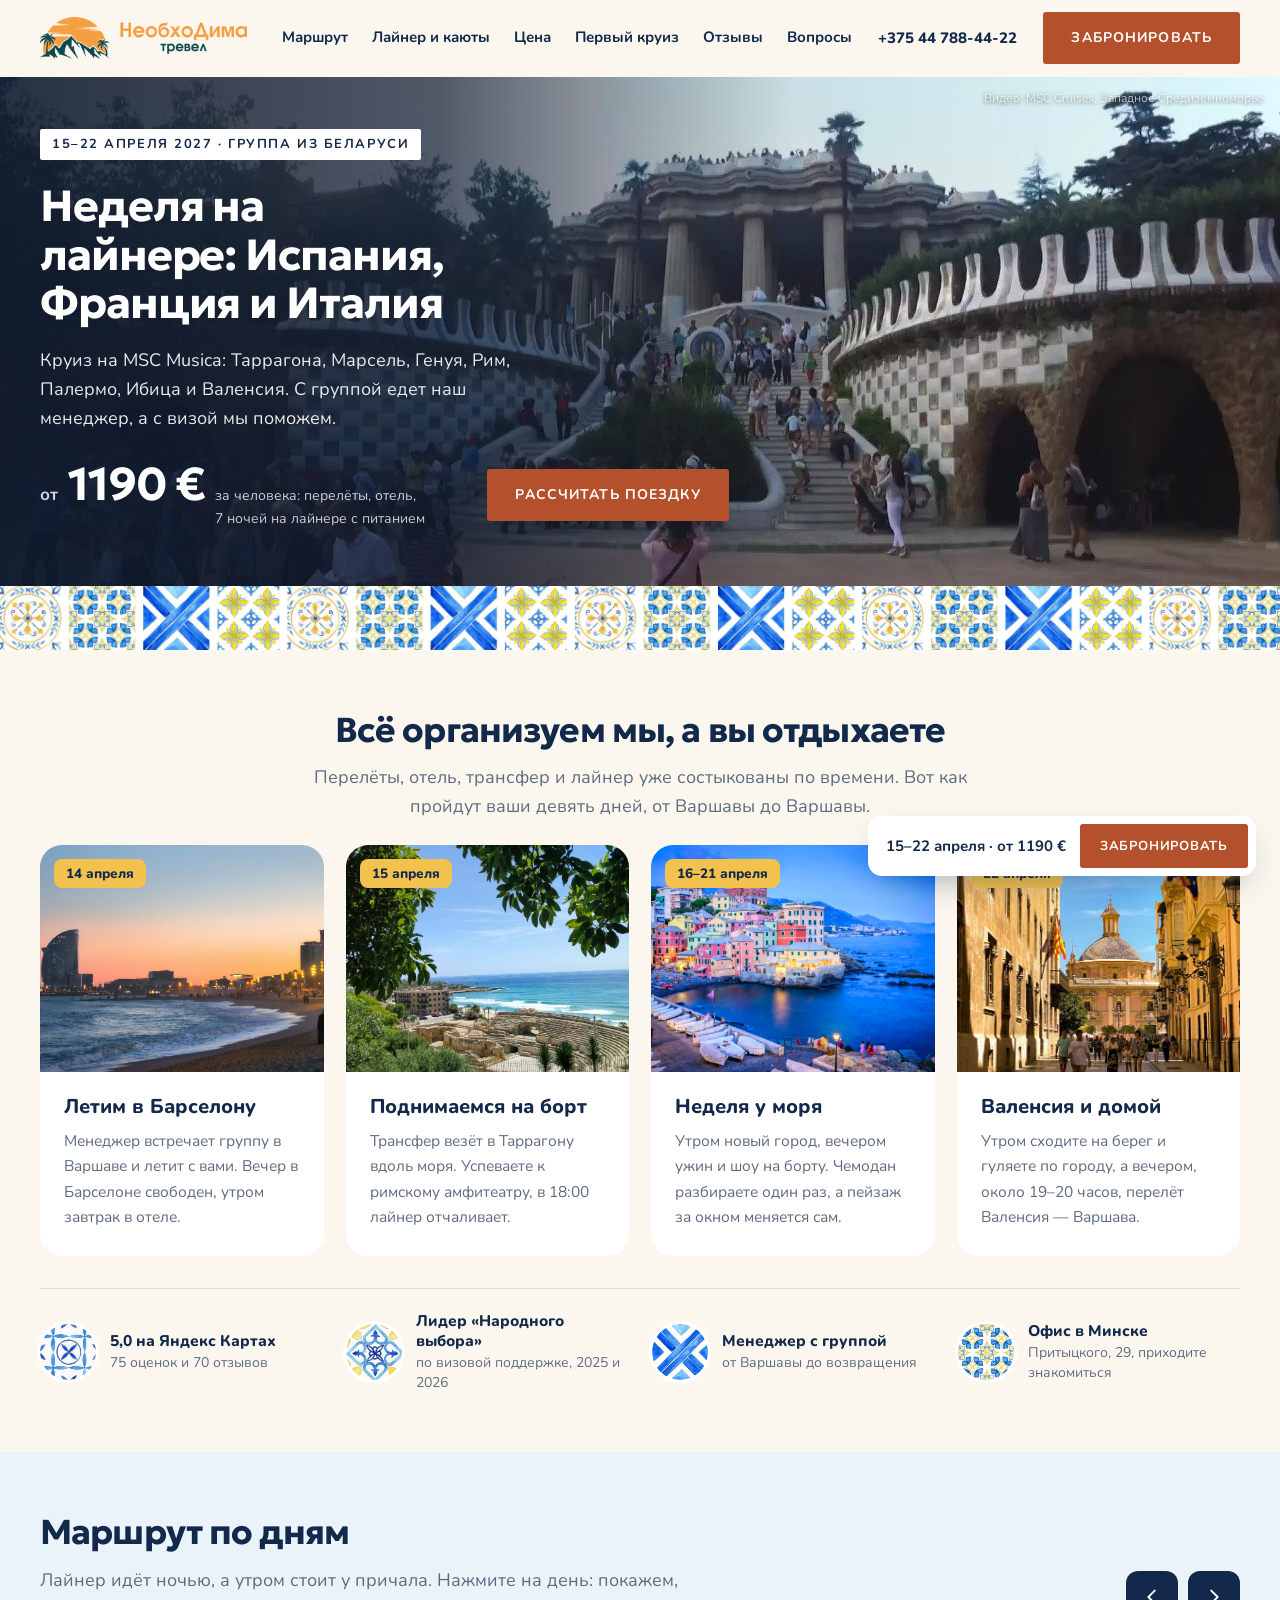
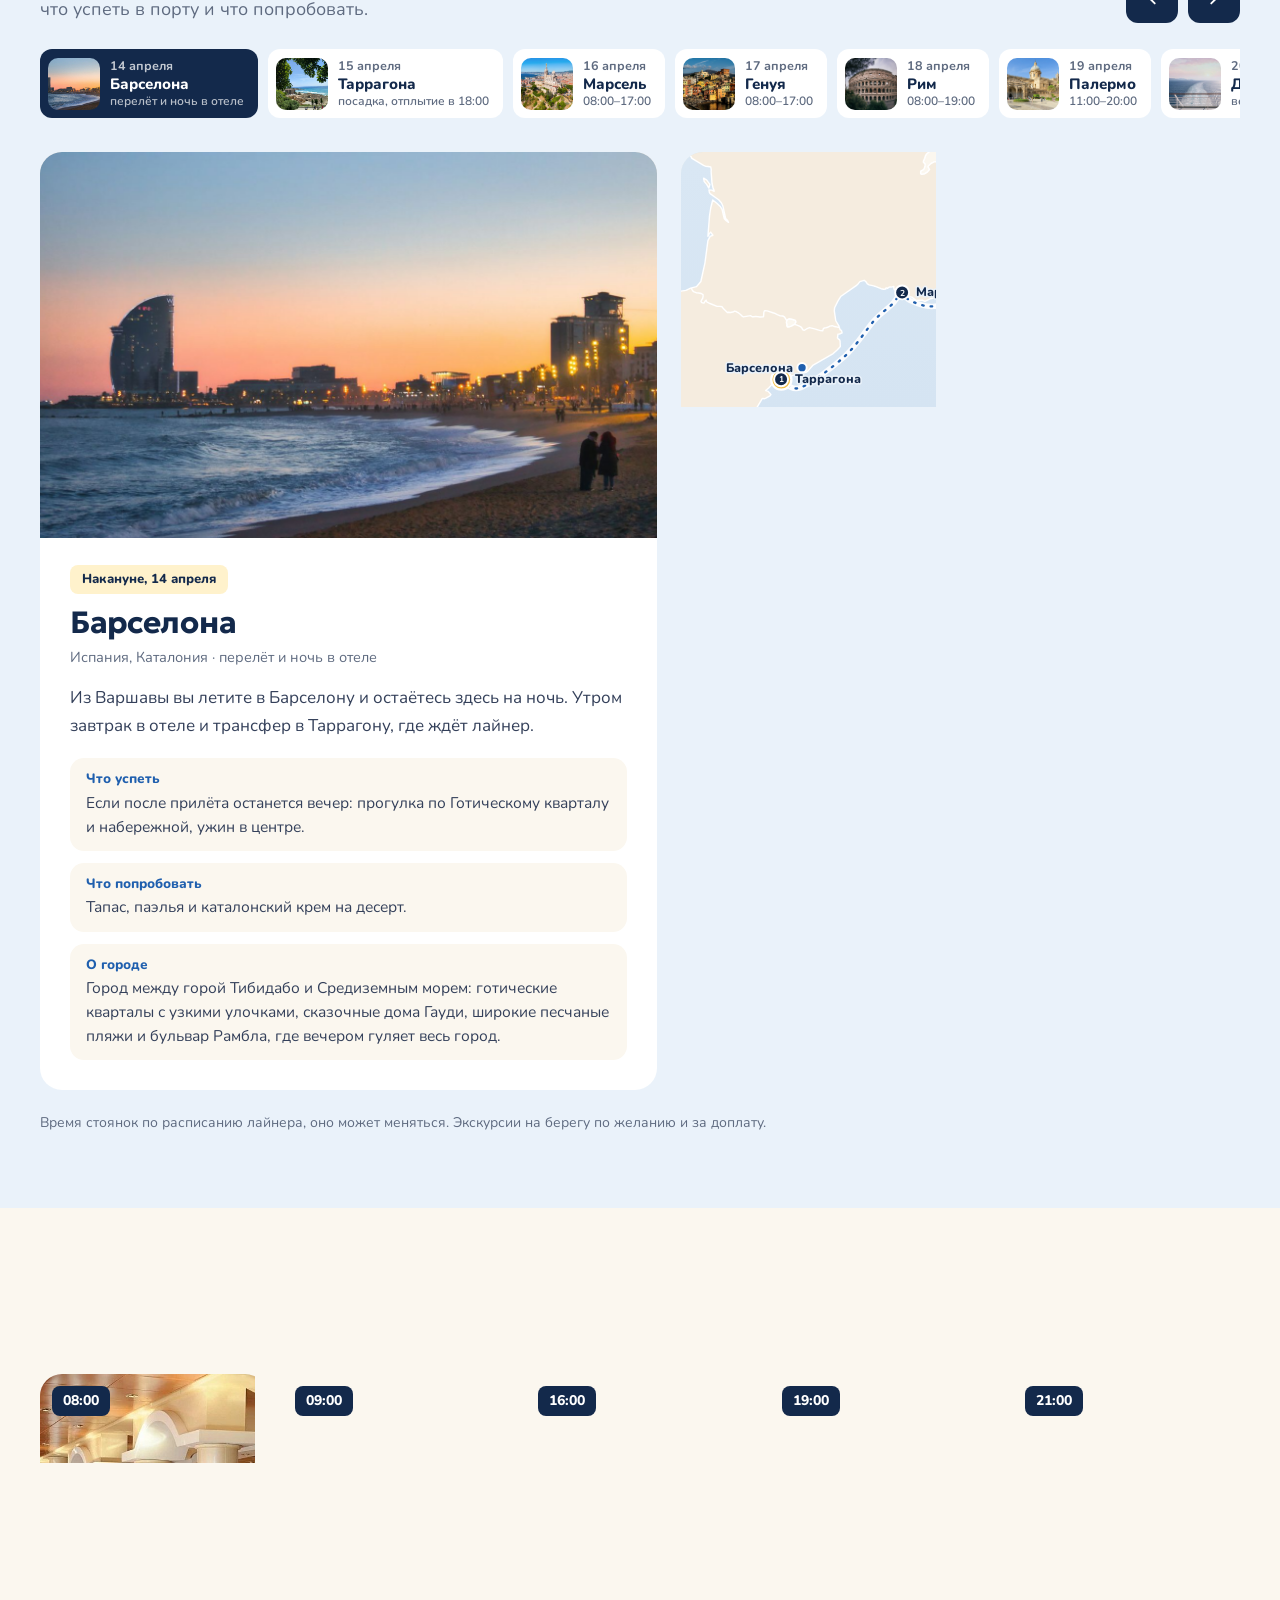
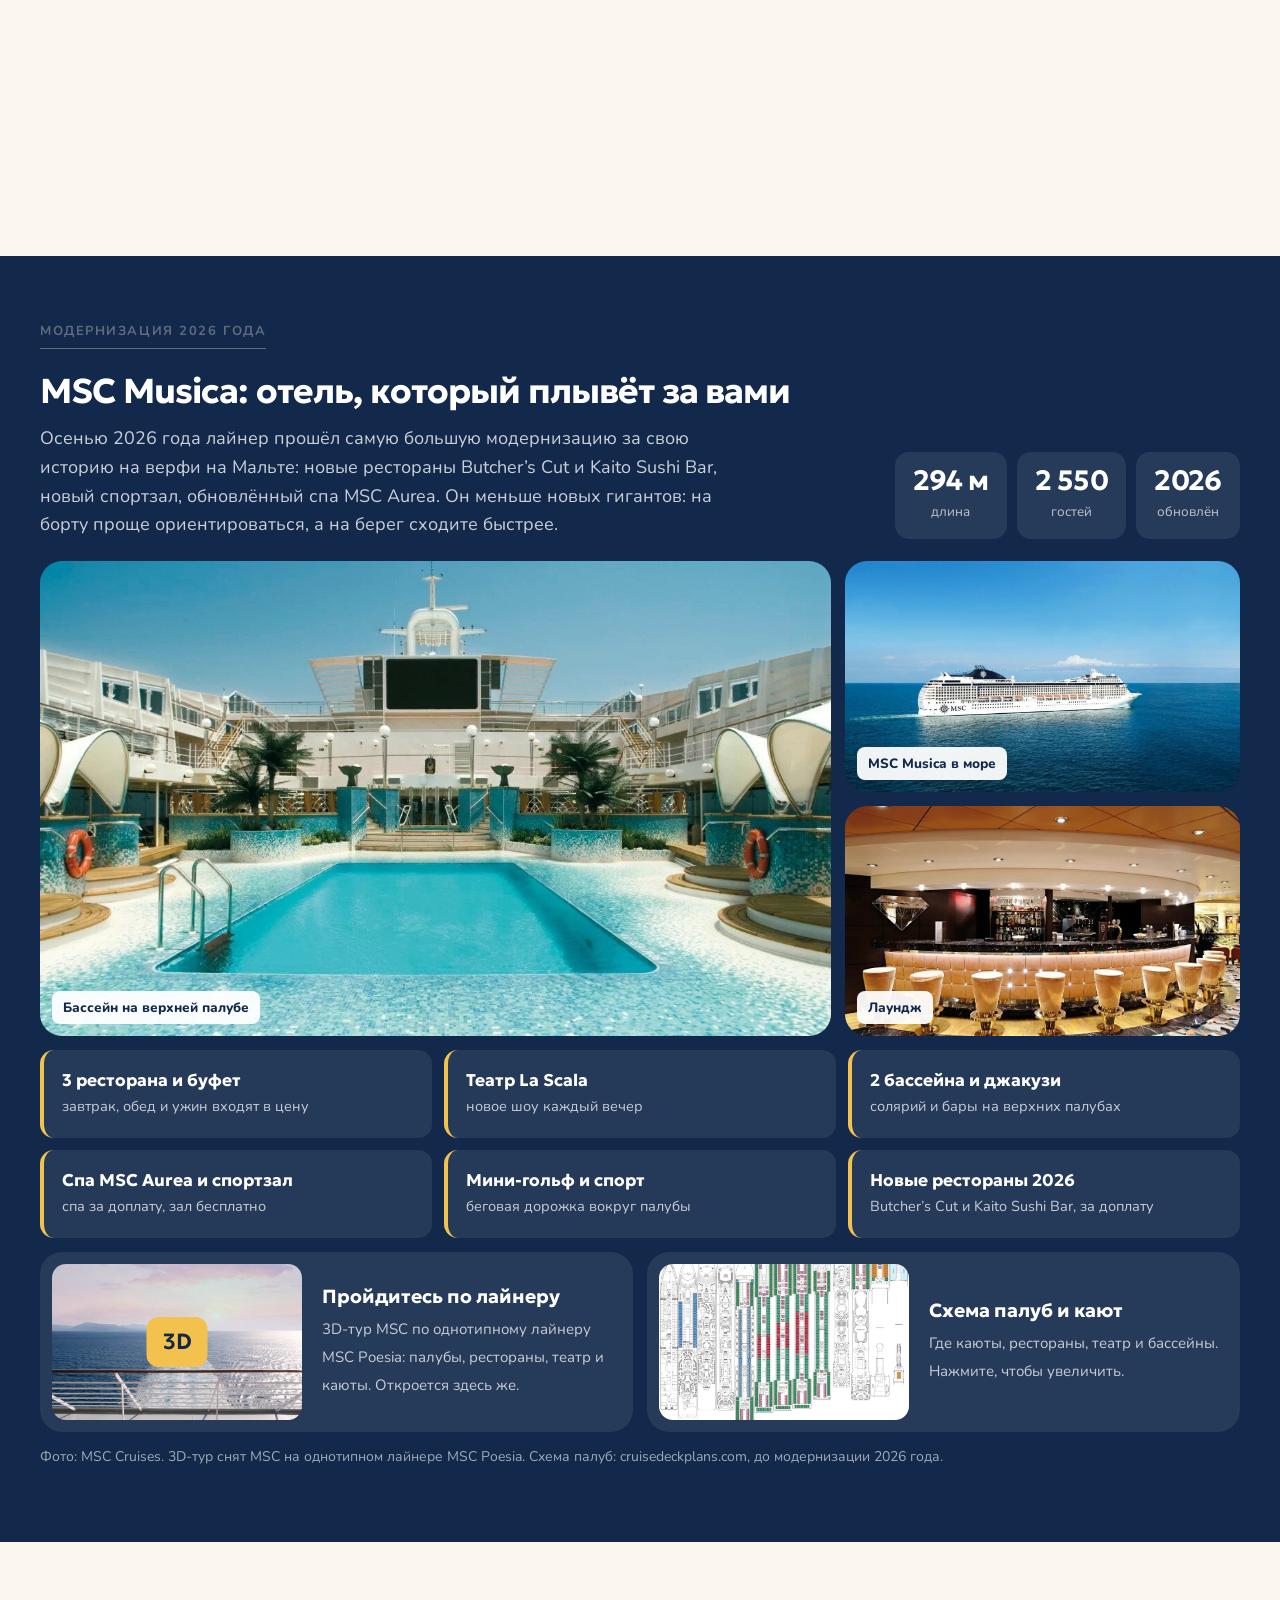
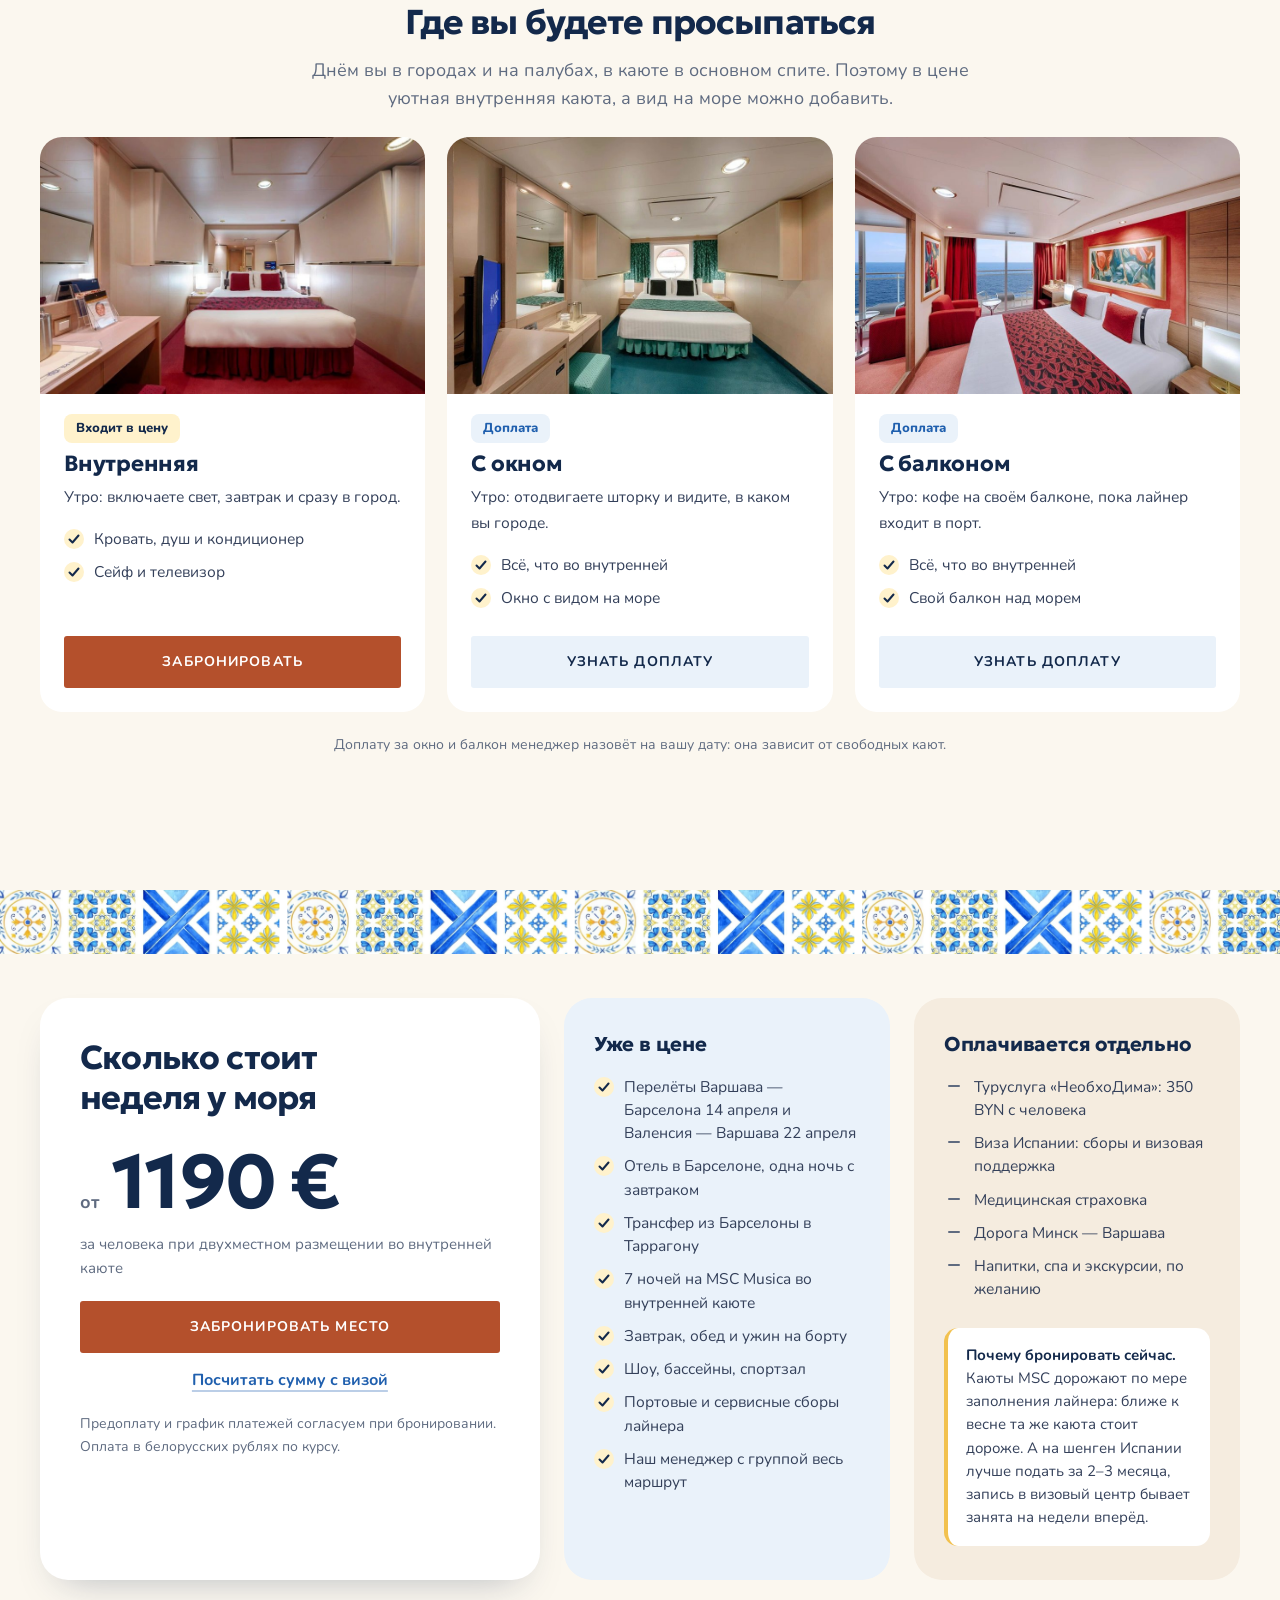
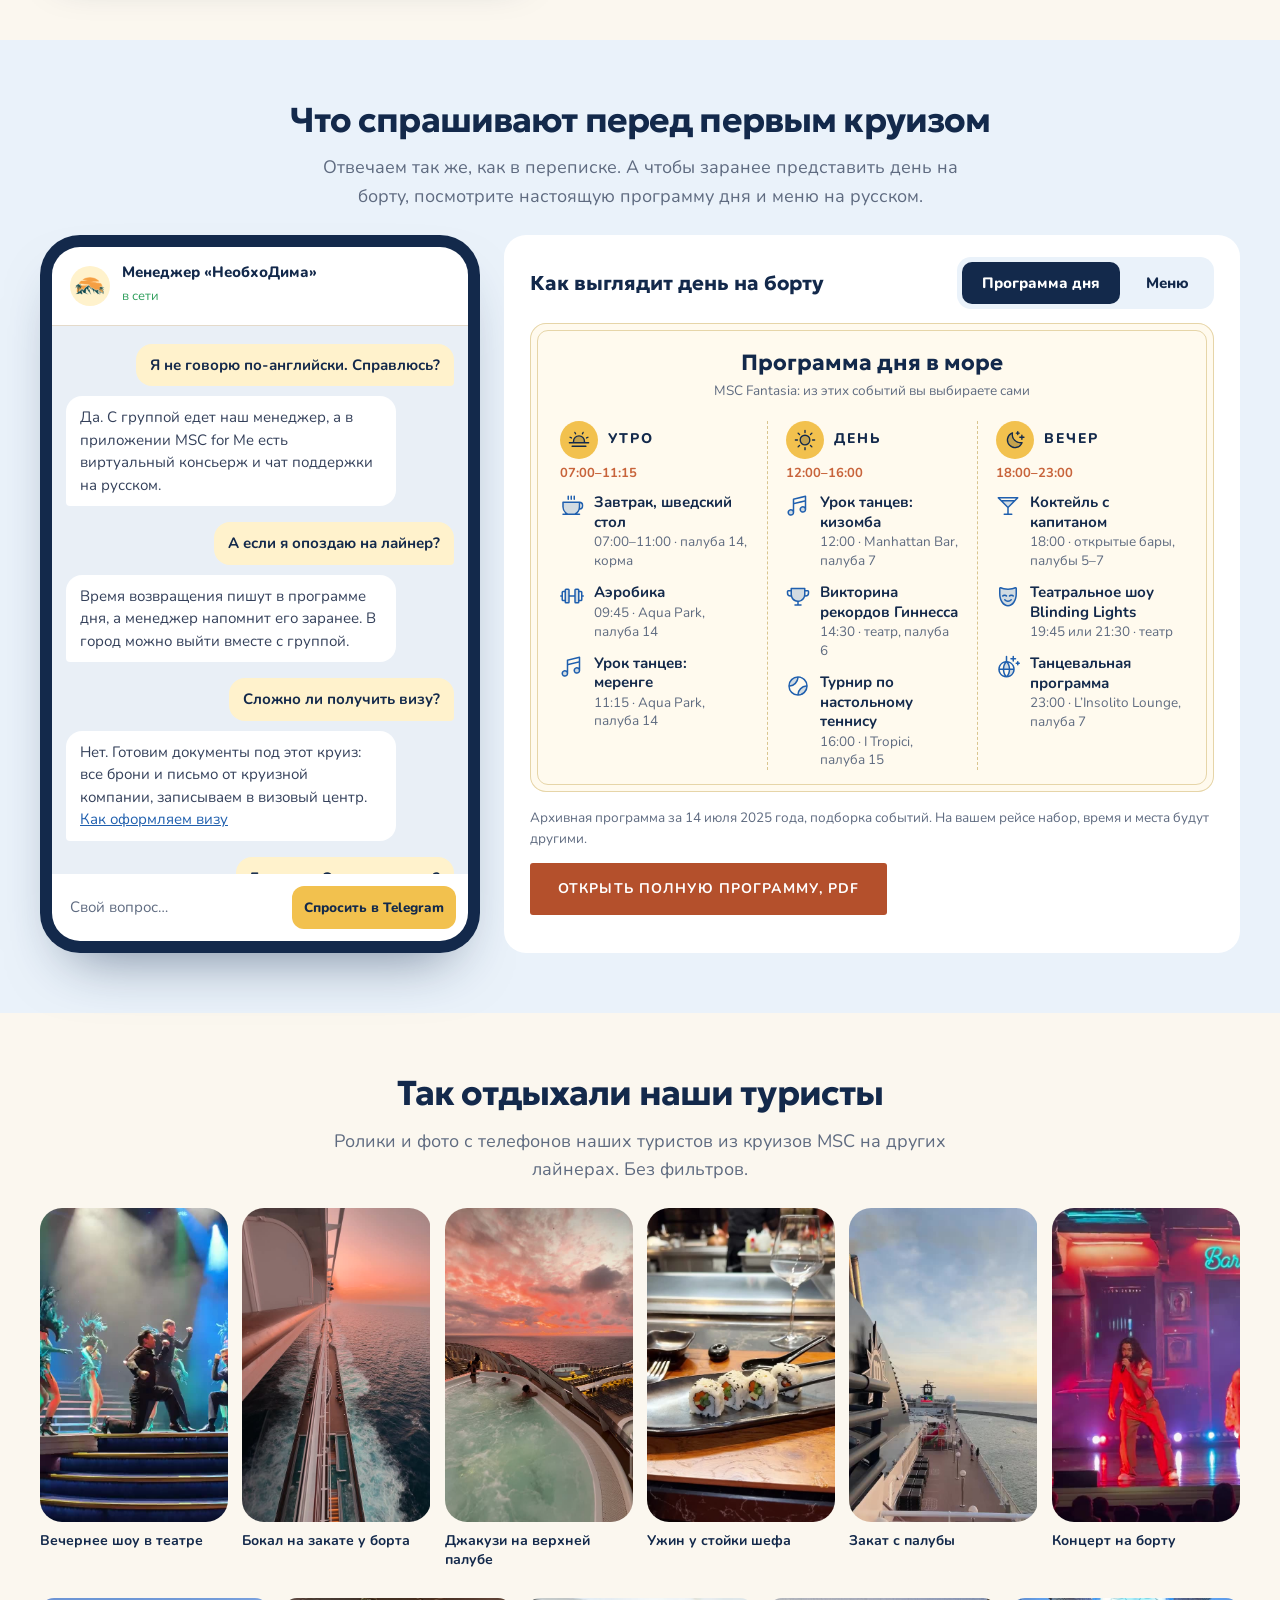
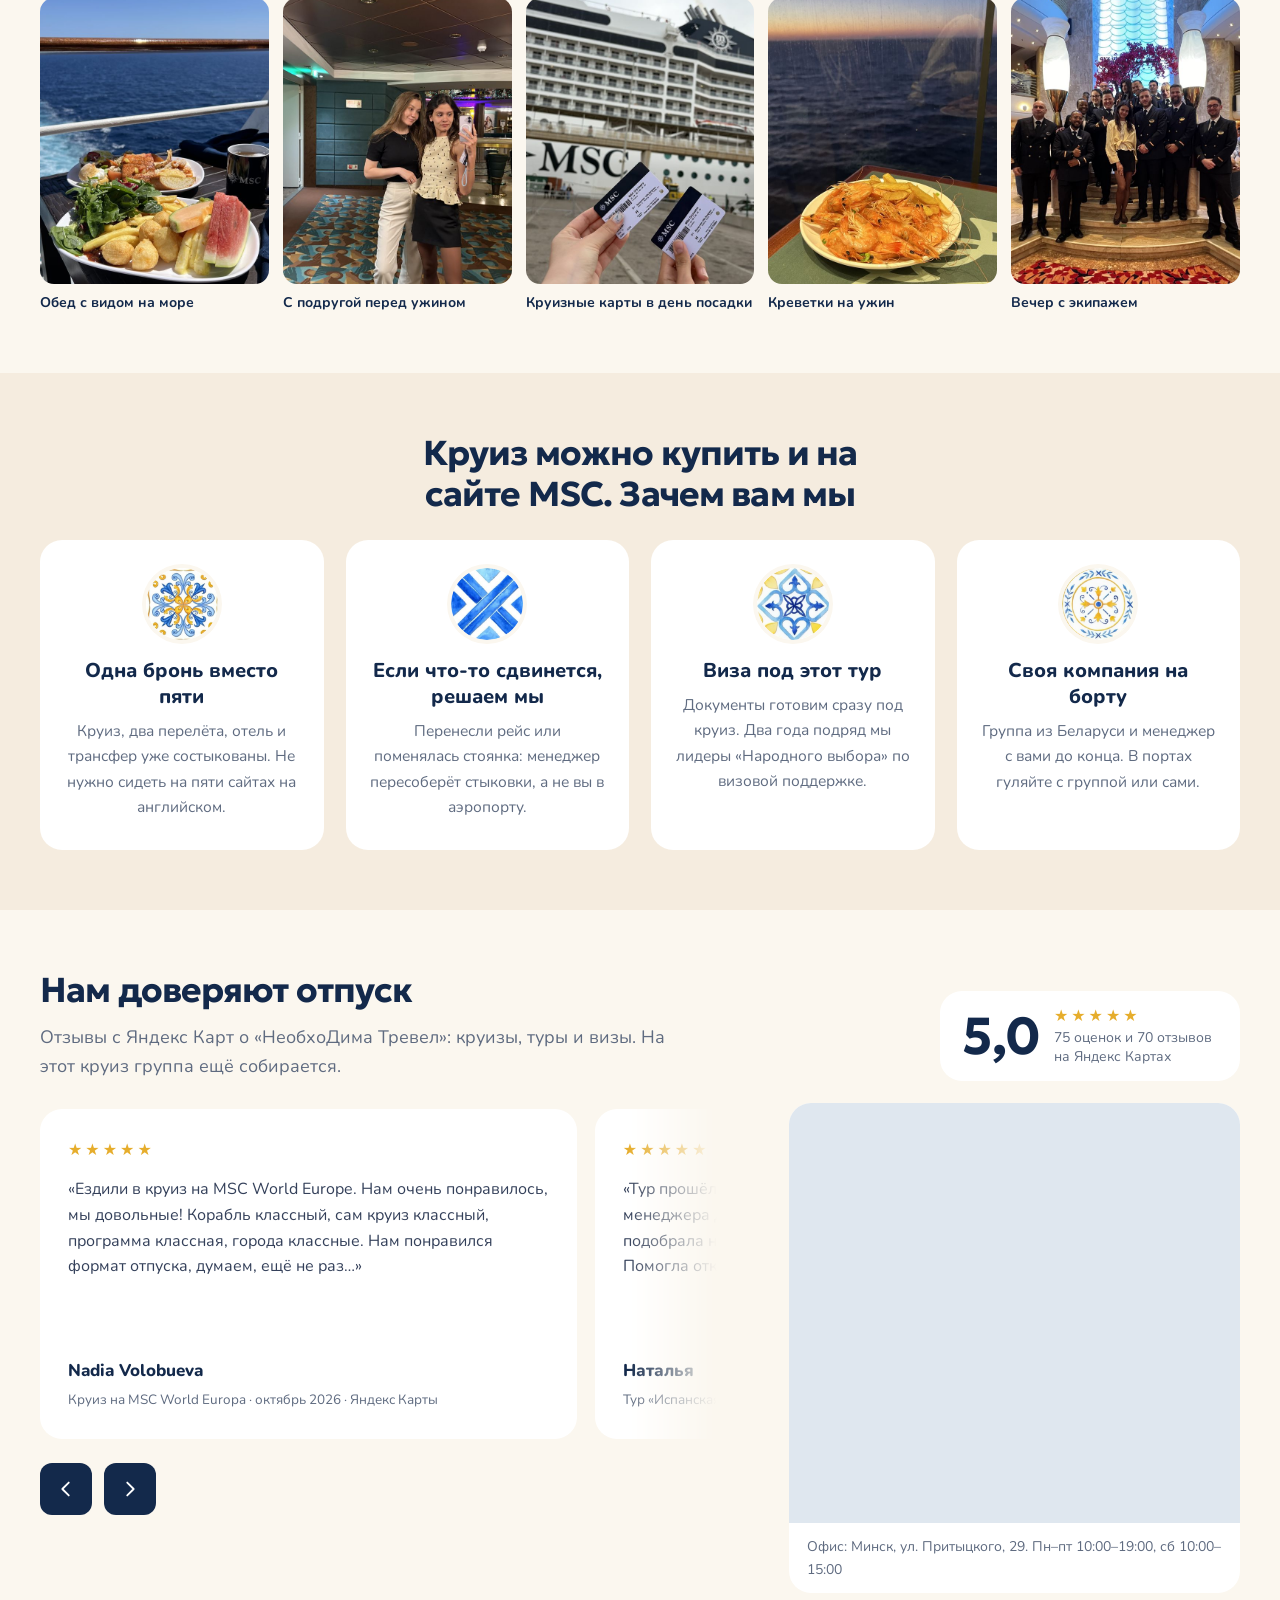
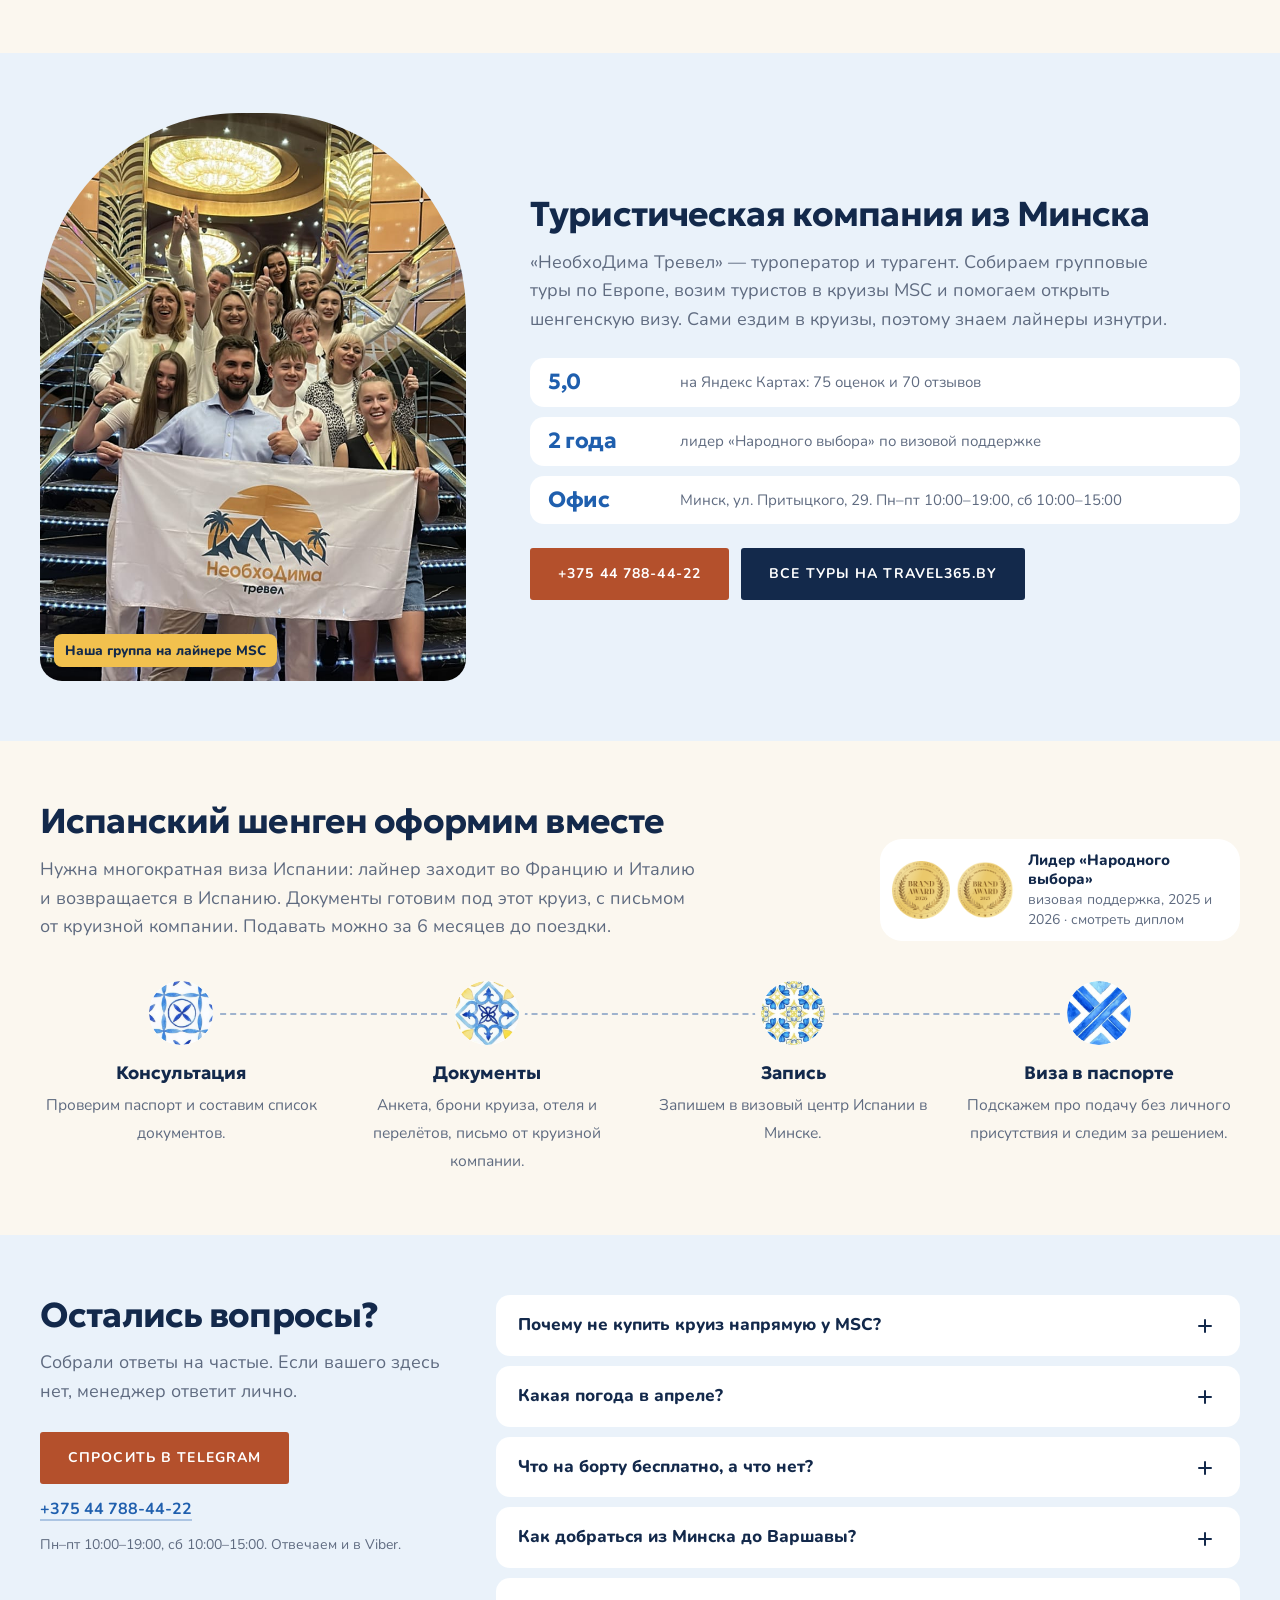
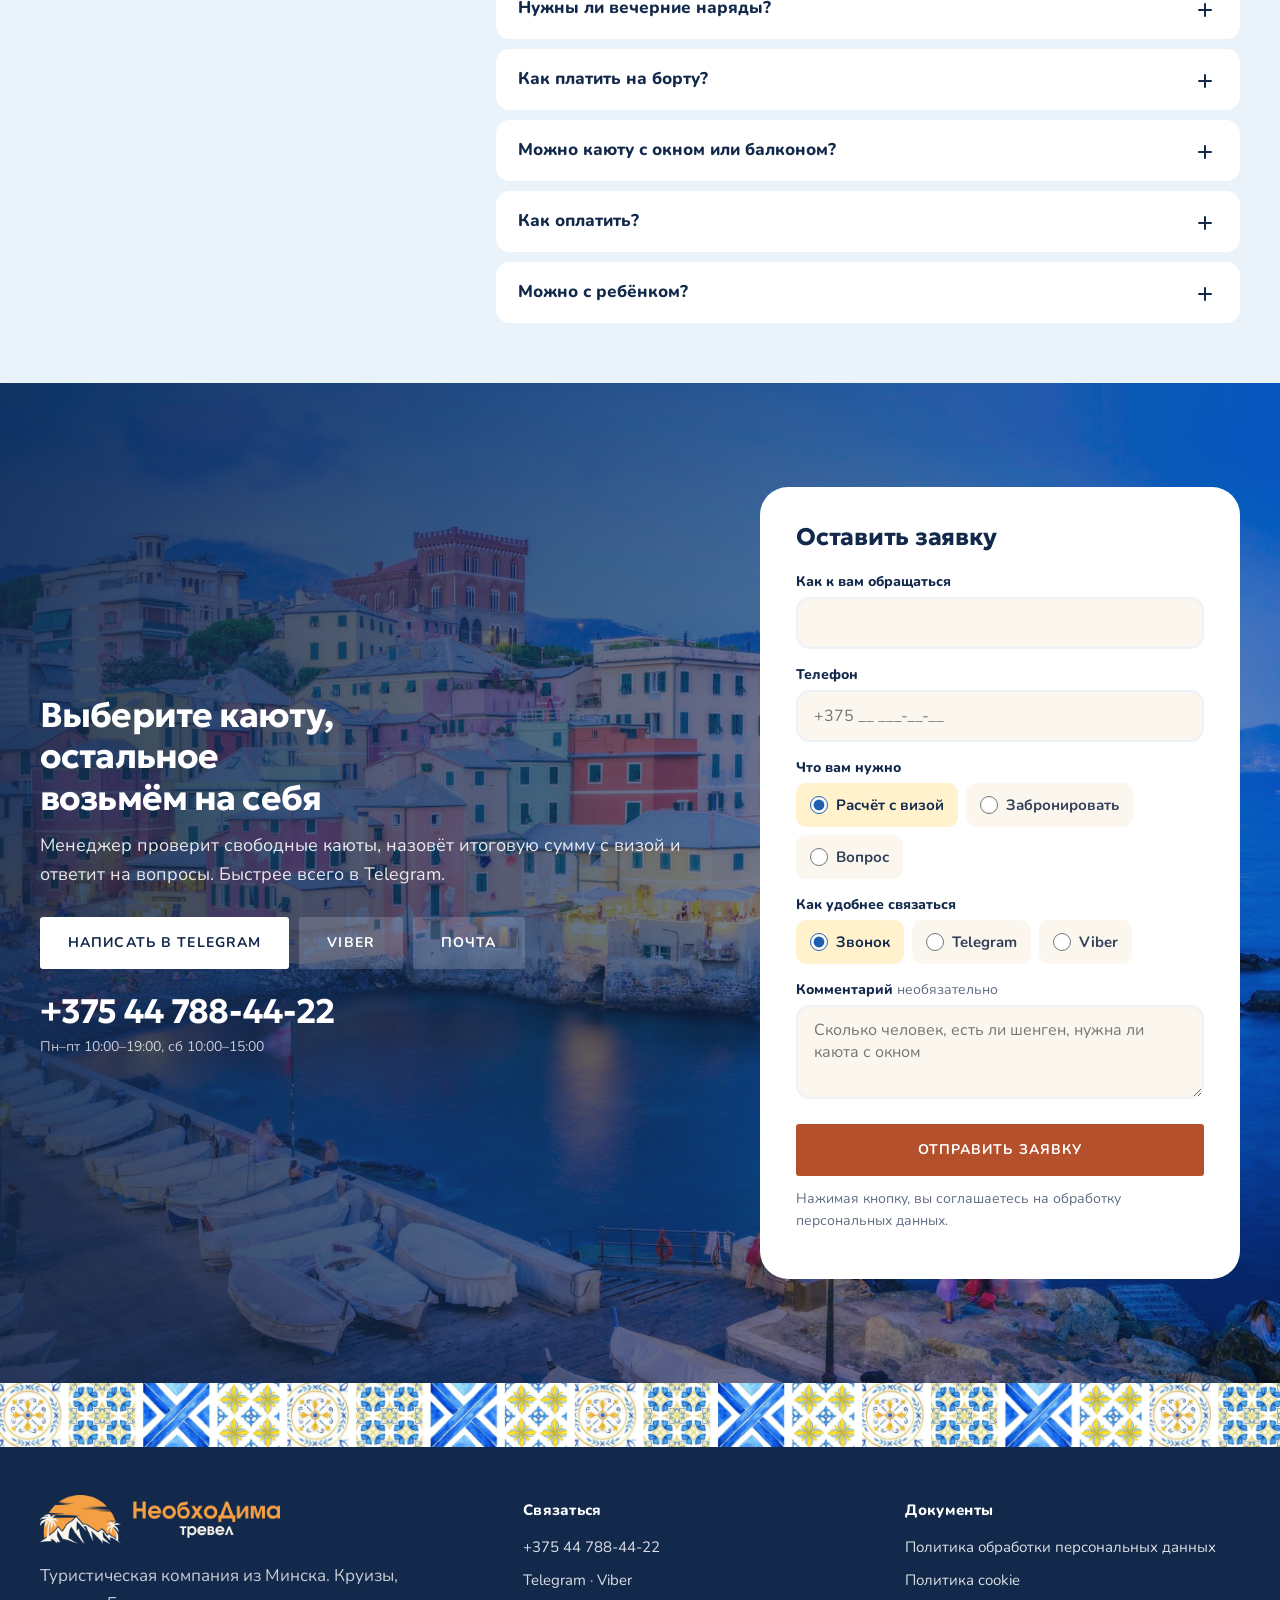
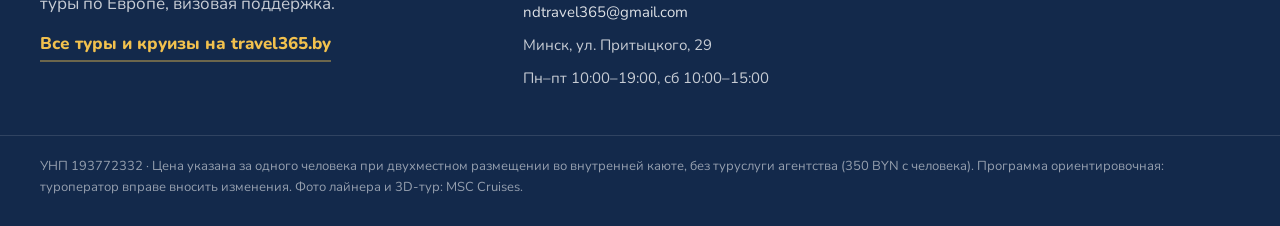
==== index.html @ 750d7037 "Барселона: описание города вместо факта" ====
<!DOCTYPE html>
<html lang="ru">
<head>
<meta charset="utf-8">
<meta name="viewport" content="width=device-width, initial-scale=1, viewport-fit=cover">
<meta name="robots" content="noindex, nofollow">
<meta name="theme-color" content="#FBF7EF">
<title>Круиз по Средиземному морю на MSC Musica, 15–22 апреля 2027 | НеобхоДима</title>
<meta name="description" content="Неделя на Средиземном море: каждое утро новый город. Марсель, Генуя, Рим, Палермо, Ибица, Валенсия на MSC Musica. Перелёты из Варшавы, отель в Барселоне, виза и менеджер с группой. От 1190 €.">
<meta property="og:title" content="Каждое утро новый город: неделя на Средиземном море">
<meta property="og:description" content="Перелёты, отель в Барселоне и 7 ночей на MSC Musica, от 1190 €. С группой едет наш менеджер.">
<meta property="og:type" content="website">
<meta property="og:image" content="img/u/genoa-boccadasse.jpg">
<link rel="icon" type="image/png" href="img/favicon.png">
<link rel="preconnect" href="https://fonts.googleapis.com">
<link rel="preconnect" href="https://fonts.gstatic.com" crossorigin>
<link href="https://fonts.googleapis.com/css2?family=Geologica:wght@600;700&family=Nunito:wght@400;600;700;800&display=swap" rel="stylesheet">
<link rel="preload" as="image" href="img/u/tarragona-town.jpg">
<link rel="stylesheet" href="css/styles.css?v=21">
<script type="application/ld+json">{"@context": "https://schema.org", "@graph": [{"@type": "TouristTrip", "name": "Круиз по Средиземному морю на MSC Musica, 15–22 апреля 2027", "description": "Таррагона, Марсель, Генуя, Рим, Палермо, Ибица и Валенсия. Перелёты из Варшавы, ночь в Барселоне, 7 ночей на MSC Musica, менеджер с группой.", "touristType": "Туристы из Беларуси", "itinerary": {"@type": "ItemList", "itemListElement": [{"@type": "ListItem", "position": 1, "item": {"@type": "City", "name": "Таррагона"}}, {"@type": "ListItem", "position": 2, "item": {"@type": "City", "name": "Марсель"}}, {"@type": "ListItem", "position": 3, "item": {"@type": "City", "name": "Генуя"}}, {"@type": "ListItem", "position": 4, "item": {"@type": "City", "name": "Чивитавеккья (Рим)"}}, {"@type": "ListItem", "position": 5, "item": {"@type": "City", "name": "Палермо"}}, {"@type": "ListItem", "position": 6, "item": {"@type": "City", "name": "Ибица"}}, {"@type": "ListItem", "position": 7, "item": {"@type": "City", "name": "Валенсия"}}]}, "provider": {"@type": "TravelAgency", "name": "НеобхоДима Тревел", "telephone": "+375447884422", "address": {"@type": "PostalAddress", "streetAddress": "ул. Притыцкого, 29", "addressLocality": "Минск", "addressCountry": "BY"}}}, {"@type": "FAQPage", "mainEntity": [{"@type": "Question", "name": "Почему не купить круиз напрямую у MSC?", "acceptedAnswer": {"@type": "Answer", "text": "MSC продаёт только сам круиз: каюту, питание и развлечения на борту. Перелёты из Варшавы, ночь в Барселоне, трансфер в порт Таррагоны и визу пришлось бы собирать самостоятельно — и следить, чтобы всё совпало по датам. У нас это уже состыковано в один тур. А ещё с группой едет менеджер, который говорит по-русски: встретит в Варшаве, проведёт через посадку на лайнер и будет рядом в портах."}}, {"@type": "Question", "name": "Какая погода в апреле?", "acceptedAnswer": {"@type": "Answer", "text": "Апрель — хорошее время для городов: не жарко, а толп меньше, чем летом. Днём в портах обычно 17–22 °C, вечером на палубе ветрено и прохладнее. Возьмите ветровку или лёгкую куртку, удобную обувь для прогулок по брусчатке и купальник: на лайнере есть бассейны и джакузи, а в солнечный день можно позагорать на палубе."}}, {"@type": "Question", "name": "Что на борту бесплатно, а что нет?", "acceptedAnswer": {"@type": "Answer", "text": "В цену входят: завтрак, обед и ужин в основных ресторанах и на шведском столе, вечерние шоу в театре, бассейны, джакузи, спортзал, а также портовые и сервисные сборы лайнера — на борту за них доплачивать не нужно. Отдельно оплачиваются напитки, тематические рестораны, спа, фото, казино и экскурсии в портах. Если любите кофе, вино или коктейли, иногда выгоднее заранее взять пакет напитков — менеджер подскажет, стоит ли."}}, {"@type": "Question", "name": "Как добраться из Минска до Варшавы?", "acceptedAnswer": {"@type": "Answer", "text": "Дорога до Варшавы в цену не входит: добираетесь удобным для себя способом. 14 апреля группа встречается с менеджером в Варшаве и вместе летит в Барселону."}}, {"@type": "Question", "name": "Нужны ли вечерние наряды?", "acceptedAnswer": {"@type": "Answer", "text": "Днём — свободная одежда: шорты, сарафаны, кроссовки. Вечером в ресторанах принято выглядеть чуть наряднее, без пляжной одежды. За неделю обычно бывает один-два гала-вечера: платье или костюм, рубашка с брюками; смокинг не обязателен, но в шортах и шлёпанцах в ресторан в такой вечер не пускают. А ещё в программе MSC обычно есть Белая вечеринка — гости приходят в белом и танцуют до ночи. Положите в чемодан что-нибудь белое: платье, блузку или рубашку — из этого вечера получаются самые красивые фото круиза."}}, {"@type": "Question", "name": "Как платить на борту?", "acceptedAnswer": {"@type": "Answer", "text": "Наличные на борту почти не нужны: все покупки записываются на круизную карту — она же ключ от каюты. В первый день карту привязывают к банковской карте Visa или Mastercard либо вносят наличный депозит в евро на ресепшене. Если ваша карта не пройдёт, депозит — надёжный вариант: неизрасходованный остаток вернут наличными в последнее утро. Расходы видно в приложении MSC for Me, а с настройкой карты в день посадки поможет менеджер."}}, {"@type": "Question", "name": "Можно каюту с окном или балконом?", "acceptedAnswer": {"@type": "Answer", "text": "Да. Кроме внутренней каюты, на лайнере есть каюты с окном и с балконом — их фото в блоке «Где вы будете просыпаться» выше. Доплата зависит от категории и от того, сколько кают осталось, поэтому менеджер посчитает её на момент бронирования. Чем раньше бронь, тем больше выбор: цены MSC растут по мере того, как лайнер заполняется."}}, {"@type": "Question", "name": "Как оплатить?", "acceptedAnswer": {"@type": "Answer", "text": "Цена указана в евро, оплачиваете в белорусских рублях. Чтобы закрепить место, вносите предоплату, остаток — по графику до поездки. Сумму предоплаты и даты платежей менеджер назовёт при бронировании."}}, {"@type": "Question", "name": "Можно с ребёнком?", "acceptedAnswer": {"@type": "Answer", "text": "Да. На лайнерах MSC есть детские клубы с аниматорами для разных возрастов, а бассейны и вечерние шоу понравятся всей семье. Стоимость для ребёнка зависит от возраста и каюты — менеджер посчитает. Учтите: ребёнку тоже нужны загранпаспорт и шенгенская виза — оформим их вместе с вашими."}}]}]}</script>
<script src="js/consent.js?v=1"></script>
</head>
<body>
<a class="skip" href="#main">К содержимому</a>

<header class="top" id="top">
  <div class="top-in">
    <a class="logo" href="#hero" aria-label="НеобхоДима Тревел, наверх"><img src="img/logo.png" alt="НеобхоДима Тревел" width="640" height="130"></a>
    <nav class="nav" id="nav" aria-label="Разделы">
      <a href="#marshrut">Маршрут</a>
      <a href="#layner">Лайнер и каюты</a>
      <a href="#cena">Цена</a>
      <a href="#strahi">Первый круиз</a>
      <a href="#otzyvy">Отзывы</a>
      <a href="#voprosy">Вопросы</a>
      <a class="nav-phone" href="tel:+375447884422">+375 44 788-44-22</a>
    </nav>
    <a class="top-phone" href="tel:+375447884422">+375 44 788-44-22</a>
    <a class="btn btn-sun btn-sm top-cta" href="#zayavka" data-want="Забронировать каюту">Забронировать</a>
    <button class="burger" type="button" id="burger" aria-controls="nav" aria-expanded="false" aria-label="Меню"><i></i><i></i></button>
  </div>
</header>

<main id="main">

<!-- 1. ПЕРВЫЙ ЭКРАН: видео Западного Средиземноморья -->
<section class="hero" id="hero" aria-labelledby="hero-h">
  <div class="hero-media">
    <video id="heroVideo" muted loop playsinline preload="metadata" poster="promo/msc-wmed.jpg" aria-hidden="true"></video>
    <p class="hero-cap">Видео: MSC Cruises, Западное Средиземноморье</p>
  </div>
  <div class="wrap hero-in">
    <div class="hero-copy">
      <p class="pill">15–22 апреля 2027 · группа из Беларуси</p>
      <h1 id="hero-h">Неделя на лайнере: Испания, Франция и&nbsp;Италия</h1>
      <p class="hero-sub">Круиз на MSC Musica: Таррагона, Марсель, Генуя, Рим, Палермо, Ибица и&nbsp;Валенсия. С&nbsp;группой едет наш менеджер, а&nbsp;с&nbsp;визой мы поможем.</p>
      <div class="hero-buy">
        <p class="hero-price"><span>от</span> <b>1190&nbsp;€</b><small>за человека: перелёты, отель, 7&nbsp;ночей на лайнере с питанием</small></p>
        <a class="btn btn-sun" href="#zayavka" data-want="Расчёт с визой">Рассчитать поездку</a>
      </div>
      <p class="deadline" hidden></p>
    </div>
  </div>
</section>
<div class="trust-band" aria-hidden="true">
  <div class="tiles" aria-hidden="true"></div>
</div>

<!-- 2. ВСЁ ОРГАНИЗУЕМ МЫ + ФАКТЫ ДОВЕРИЯ -->
<section class="sec" id="kak" aria-labelledby="kak-h">
  <div class="wrap">
    <div class="head center">
      <h2 id="kak-h" class="one-line">Всё организуем мы, а&nbsp;вы&nbsp;отдыхаете</h2>
      <p class="lead">Перелёты, отель, трансфер и лайнер уже состыкованы по времени. Вот как пройдут ваши девять дней, от Варшавы до Варшавы.</p>
    </div>
    <ol class="steps">
      <li class="step">
        <figure><img src="img/port-barcelona.jpg" alt="Барселона на закате" width="1400" height="788" loading="lazy"><span class="date">14 апреля</span></figure>
        <h3>Летим в Барселону</h3>
        <p>Менеджер встречает группу в Варшаве и летит с вами. Вечер в Барселоне свободен, утром завтрак в отеле.</p>
      </li>
      <li class="step">
        <figure><img src="img/u/tarragona-amph.jpg" alt="Римский амфитеатр у моря в Таррагоне" width="1600" height="2133" loading="lazy"><span class="date">15 апреля</span></figure>
        <h3>Поднимаемся на борт</h3>
        <p>Трансфер везёт в Таррагону вдоль моря. Успеваете к римскому амфитеатру, в 18:00 лайнер отчаливает.</p>
      </li>
      <li class="step">
        <figure><img src="img/u/genoa-dusk.jpg" alt="Генуя вечером" width="2000" height="1333" loading="lazy"><span class="date">16–21 апреля</span></figure>
        <h3>Неделя у моря</h3>
        <p>Утром новый город, вечером ужин и шоу на борту. Чемодан разбираете один раз, а пейзаж за окном меняется сам.</p>
      </li>
      <li class="step">
        <figure><img src="img/u/valencia-street.jpg" alt="Улица старой Валенсии" width="1200" height="1600" loading="lazy"><span class="date">22 апреля</span></figure>
        <h3>Валенсия и домой</h3>
        <p>Утром сходите на берег и гуляете по городу, а вечером, около 19–20 часов, перелёт Валенсия — Варшава.</p>
      </li>
    </ol>
    <ul class="trust" aria-label="Почему нам доверяют">
    <li><img src="art/badge-02.png" alt="" width="56" height="56"><span><b>5,0 на Яндекс Картах</b>75 оценок и 70 отзывов</span></li>
    <li><img src="art/badge-03.png" alt="" width="56" height="56"><span><b>Лидер «Народного выбора»</b>по визовой поддержке, 2025 и 2026</span></li>
    <li><img src="art/badge-05.png" alt="" width="56" height="56"><span><b>Менеджер с группой</b>от Варшавы до возвращения</span></li>
    <li><img src="art/badge-04.png" alt="" width="56" height="56"><span><b>Офис в Минске</b>Притыцкого, 29, приходите знакомиться</span></li>
  </ul>
  </div>
</section>

<!-- 3. МАРШРУТ -->
<section class="sec azure route" id="marshrut" aria-labelledby="route-h">
  <div class="wrap">
    <div class="head-row">
      <div class="head">
        <h2 id="route-h">Маршрут по дням</h2>
        <p class="lead">Лайнер идёт ночью, а утром стоит у причала. Нажмите на день: покажем, что успеть в порту и что попробовать.</p>
      </div>
      <div class="arrows"><button type="button" id="prevDay" aria-label="Предыдущий день"><svg viewBox="0 0 24 24" width="22" height="22" aria-hidden="true"><path d="M15 5l-7 7 7 7" fill="none" stroke="currentColor" stroke-width="2" stroke-linecap="round" stroke-linejoin="round"/></svg></button><button type="button" id="nextDay" aria-label="Следующий день"><svg viewBox="0 0 24 24" width="22" height="22" aria-hidden="true"><path d="M9 5l7 7-7 7" fill="none" stroke="currentColor" stroke-width="2" stroke-linecap="round" stroke-linejoin="round"/></svg></button></div>
    </div>
    <div class="chips" id="days" role="tablist" aria-label="Дни круиза"></div>
    <div class="rt">
      <article class="day-card" id="dayCard" role="tabpanel" aria-live="polite">
        <div class="porthole" id="routePorthole"></div>
        <div class="day-body" id="dayBody"></div>
      </article>
      <div class="map-box"><svg class="map" id="routeMap" viewBox="70 210 720 520" preserveAspectRatio="xMidYMid slice" xmlns="http://www.w3.org/2000/svg" role="img" aria-label="Карта маршрута круиза"><defs><linearGradient id="sea" x1="0" y1="0" x2="0" y2="1"><stop offset="0" stop-color="#E8EEEF"/><stop offset="1" stop-color="#DCE5E7"/></linearGradient></defs><rect width="800" height="987" fill="url(#sea)"/><path d="M624.7,463.1L624.4,462.7L624.7,463.1ZM75.3,64.2L75.6,67.2L74.0,67.8L72.5,66.8L69.7,66.8L67.0,67.4L67.6,62.2L72.9,62.8L75.3,64.2ZM56.5,48.9L55.2,52.7L51.7,51.4L51.4,50.4L55.4,48.2L56.2,48.2L56.5,48.9ZM50.6,-78.5L47.8,-75.9L38.8,-73.3L34.9,-70.7L28.2,-64.8L26.9,-64.3L16.6,-65.7L9.0,-73.4L4.2,-76.5L2.1,-76.9L0.1,-76.0L-4.4,-75.0L-8.9,-75.2L-6.6,-78.7L-3.5,-80.7L-10.5,-82.1L-12.5,-83.2L-14.7,-85.7L-20.2,-86.1L-22.8,-85.5L-27.3,-82.2L-34.3,-78.7L-42.7,-83.5L-44.4,-85.7L-44.4,-89.8L-45.6,-93.1L-48.0,-94.3L-45.0,-98.5L-41.3,-101.4L-33.4,-104.2L-21.3,-111.0L-14.6,-113.8L-8.3,-118.8L-5.7,-121.8L-3.8,-126.0L-1.9,-131.1L0.7,-135.3L-1.8,-136.3L-3.0,-139.4L-2.7,-142.6L-1.5,-145.4L-2.6,-149.0L-4.5,-152.7L-4.4,-155.6L-3.9,-158.7L-8.7,-158.6L-13.5,-157.6L-17.9,-155.4L-22.2,-152.4L-26.0,-151.9L-25.9,-154.2L-24.3,-157.2L-20.0,-161.4L-15.4,-164.9L-13.8,-167.6L-12.5,-170.7L-10.2,-173.2L-4.2,-177.9L7.2,-183.2L9.0,-183.6L13.5,-182.9L17.9,-183.7L21.7,-185.7L25.6,-186.1L34.3,-180.5L31.7,-189.1L35.5,-191.2L41.1,-183.4L43.2,-182.6L47.5,-183.7L45.8,-185.0L43.9,-185.1L41.3,-186.3L39.1,-188.8L35.5,-196.6L35.7,-201.3L38.2,-206.2L40.8,-210.7L38.6,-211.6L36.8,-213.4L36.3,-217.9L37.0,-221.9L41.8,-225.4L43.2,-230.8L43.8,-236.7L43.0,-239.4L38.2,-239.0L35.9,-237.9L33.8,-236.1L31.7,-236.2L25.8,-242.8L22.4,-247.8L16.4,-258.4L15.5,-264.7L20.3,-278.4L27.8,-287.2L36.6,-290.3L34.9,-290.9L21.5,-291.0L17.1,-289.9L13.0,-286.3L10.7,-285.2L8.2,-284.8L6.0,-283.0L3.9,-280.5L1.6,-278.9L-2.9,-279.3L-5.1,-278.8L-6.6,-280.2L-7.9,-282.6L-9.6,-283.3L-11.5,-282.5L-15.6,-279.3L-19.7,-277.4L-24.6,-279.5L-31.1,-283.2L-32.4,-281.8L-33.8,-278.3L-34.6,-272.9L-39.2,-277.6L-43.1,-284.0L-44.5,-288.0L-44.6,-292.5L-42.4,-294.2L-40.1,-292.6L-36.7,-303.3L-29.8,-317.3L-27.4,-321.4L-25.7,-326.8L-26.0,-330.3L-27.5,-333.3L-33.9,-340.1L-33.8,-345.7L-33.1,-351.9L-31.4,-355.7L-30.7,-356.4L-22.2,-356.3L-25.5,-358.3L-32.1,-364.0L-32.0,-366.0L-30.4,-371.3L-31.1,-370.7L-32.5,-368.3L-35.2,-362.4L-36.9,-361.0L-41.5,-359.6L-42.4,-356.7L-43.1,-356.0L-45.4,-355.6L-46.2,-352.9L-46.7,-352.8L-47.3,-355.7L-47.4,-360.5L-46.5,-365.0L-44.7,-368.4L-37.9,-376.4L-41.2,-373.9L-48.7,-366.6L-52.6,-361.8L-53.6,-360.2L-53.9,-358.8L-53.9,-357.2L-52.2,-348.8L-52.7,-344.9L-59.1,-319.3L-60.4,-316.8L-61.5,-315.4L-62.6,-315.1L-65.8,-315.6L-67.2,-317.5L-67.2,-319.7L-66.6,-322.9L-63.9,-335.1L-62.7,-338.4L-61.0,-341.6L-57.2,-347.1L-59.8,-346.4L-60.9,-346.7L-61.7,-347.8L-61.2,-364.2L-59.1,-369.7L-58.3,-377.6L-56.5,-384.4L-54.5,-389.3L-52.9,-395.7L-50.5,-398.5L-49.9,-402.9L-47.2,-407.6L-45.2,-412.5L-46.3,-412.0L-59.4,-399.2L-62.8,-396.9L-67.4,-397.5L-70.9,-399.0L-73.6,-402.0L-74.8,-407.8L-78.2,-407.9L-81.1,-409.0L-81.0,-409.7L-77.3,-412.9L-71.4,-414.0L-65.8,-419.1L-70.7,-422.6L-70.3,-423.7L-66.0,-426.6L-60.5,-436.5L-59.4,-445.6L-62.0,-449.9L-62.9,-452.8L-68.2,-455.9L-69.1,-459.9L-68.5,-462.2L-66.8,-464.4L-64.2,-466.1L-60.1,-467.8L-63.8,-469.5L-65.2,-471.6L-66.2,-474.6L-66.3,-476.4L-64.4,-484.2L-63.3,-487.4L-61.1,-491.6L-51.3,-491.3L-50.1,-493.2L-49.0,-493.2L-44.0,-491.6L-44.7,-493.4L-53.0,-503.2L-53.7,-505.1L-51.4,-510.4L-51.2,-512.8L-51.5,-515.3L-50.9,-517.2L-48.2,-518.2L-40.3,-518.1L-38.3,-519.0L-39.2,-521.6L-41.1,-524.9L-41.4,-527.8L-41.0,-530.3L-40.9,-535.4L-40.5,-537.6L-38.6,-541.0L-37.1,-542.0L-35.1,-542.6L-30.8,-541.5L-29.1,-540.1L-27.2,-536.9L-25.8,-537.2L-20.3,-540.7L-18.7,-541.2L-16.5,-537.1L-7.2,-540.3L5.3,-541.8L12.9,-543.9L20.8,-544.7L28.2,-547.1L36.0,-546.0L36.2,-544.6L35.8,-542.6L33.8,-537.3L34.2,-531.4L33.7,-529.6L32.8,-527.3L29.9,-523.2L22.4,-517.3L8.6,-503.8L0.4,-497.1L-0.7,-493.9L-1.4,-489.5L3.5,-488.6L5.4,-487.1L4.3,-484.8L-3.0,-477.0L-5.1,-470.0L0.4,-470.2L5.0,-471.6L14.1,-476.0L22.7,-479.2L26.8,-479.4L34.8,-476.8L36.6,-476.7L40.0,-477.9L43.5,-478.1L66.7,-477.3L73.2,-478.8L77.5,-477.0L81.0,-472.4L84.4,-464.0L84.3,-462.6L82.3,-458.8L78.5,-454.0L75.2,-447.5L74.3,-443.9L73.6,-440.1L72.6,-436.5L66.1,-419.8L59.8,-410.6L57.0,-404.1L53.5,-398.9L50.1,-395.7L46.5,-393.5L36.2,-391.2L33.3,-389.5L29.9,-386.7L26.2,-385.3L30.5,-385.5L34.7,-387.1L42.4,-387.6L51.2,-382.2L50.4,-377.8L46.8,-374.3L38.8,-373.7L31.2,-365.9L27.8,-363.6L24.2,-362.4L19.7,-362.7L11.6,-364.8L8.0,-367.0L11.2,-363.4L14.9,-361.6L36.1,-357.2L37.4,-357.7L44.2,-362.3L53.2,-362.3L70.4,-353.9L75.4,-347.5L82.4,-338.3L86.3,-334.7L89.1,-331.5L90.8,-326.6L94.1,-310.6L97.9,-295.1L102.9,-278.5L105.2,-273.8L108.1,-270.6L123.1,-263.2L126.5,-260.7L132.3,-253.6L137.9,-246.1L143.2,-240.3L148.8,-235.6L146.1,-233.2L144.2,-229.4L145.6,-224.2L147.9,-219.2L152.4,-211.4L156.4,-202.8L154.9,-204.1L153.4,-204.8L151.3,-204.6L149.2,-205.0L145.4,-207.7L141.7,-211.0L134.5,-209.7L130.4,-210.3L126.9,-210.2L133.6,-208.3L140.8,-208.1L156.9,-193.8L162.3,-185.3L165.5,-174.2L163.3,-169.2L159.9,-166.0L156.7,-162.3L153.7,-158.1L162.6,-152.0L164.5,-152.2L166.5,-153.0L168.4,-155.1L171.6,-160.2L173.2,-162.0L178.8,-162.6L183.4,-162.2L188.0,-161.1L192.1,-161.5L200.3,-159.3L204.5,-157.3L215.0,-148.6L217.2,-143.8L218.2,-137.6L218.4,-130.7L216.6,-124.5L214.6,-118.9L213.4,-111.6L212.5,-109.0L211.2,-107.0L205.7,-101.3L202.0,-99.0L200.5,-100.0L198.8,-99.9L198.7,-98.5L200.4,-95.6L200.4,-92.1L197.2,-89.5L193.8,-88.4L188.3,-89.8L180.6,-85.0L186.1,-82.5L187.2,-79.9L185.9,-75.3L182.4,-73.3L178.5,-72.4L174.6,-72.1L171.3,-71.0L168.1,-68.8L172.1,-70.0L174.8,-69.0L176.5,-65.1L178.1,-64.0L185.8,-62.4L190.6,-62.4L199.8,-63.3L204.2,-63.3L205.8,-62.6L205.8,-59.4L205.1,-51.6L203.9,-50.0L191.7,-43.4L189.2,-38.9L188.5,-36.1L181.3,-36.6L178.0,-33.7L172.2,-31.8L167.8,-29.7L163.4,-27.1L159.8,-26.3L144.3,-29.4L134.9,-29.2L122.2,-26.5L118.9,-26.9L114.0,-29.5L109.0,-31.2L103.2,-32.0L98.2,-34.4L101.3,-29.8L94.4,-25.4L91.2,-24.5L87.9,-24.6L81.1,-23.4L74.8,-24.1L75.8,-20.9L77.4,-18.2L76.1,-17.0L74.6,-16.7L62.7,-18.8L61.0,-18.4L59.5,-16.5L55.2,-17.5L51.0,-20.7L46.5,-22.9L41.8,-23.9L38.0,-23.5L22.6,-18.5L19.6,-13.4L18.0,-6.3L15.8,0.1L12.2,4.9L7.9,5.6L3.8,2.2L-3.9,-1.5L-6.6,-4.0L-7.4,-4.2L-8.3,-3.3L-11.3,-2.2L-14.4,-2.1L-19.3,-1.1L-27.7,1.9L-31.1,4.0L-38.4,9.6L-39.8,11.2L-42.5,16.9L-46.6,17.9L-50.3,14.2L-54.5,13.0L-58.9,14.2L-61.6,16.2L-62.9,14.6L-62.9,11.3L-59.7,7.5L-51.0,4.6L-43.4,-3.0L-39.7,-7.7L-38.2,-10.3L-36.3,-11.9L-34.0,-12.6L-32.7,-15.5L-22.2,-27.1L-21.3,-29.8L-20.8,-34.6L-19.9,-39.2L-11.3,-42.2L-7.2,-52.0L-6.0,-52.8L6.0,-54.6L14.9,-54.4L23.7,-52.5L28.3,-52.3L32.8,-53.0L36.4,-55.6L42.5,-65.2L45.9,-69.4L49.9,-73.2L53.6,-77.6L59.5,-85.7L55.5,-82.9L50.6,-78.5ZM111.5,-21.9L108.3,-19.9L107.3,-17.5L106.5,-16.5L104.4,-15.9L102.4,-15.9L94.4,-20.7L92.6,-20.5L94.4,-22.7L99.3,-24.5L102.1,-26.9L108.5,-24.6L111.5,-21.9ZM589.2,881.7L589.1,882.9L587.8,891.5L587.4,894.6L587.2,899.8L587.2,906.1L590.3,911.4L590.4,913.7L589.2,916.4L583.6,919.5L576.4,923.5L570.2,927.3L563.4,931.4L561.3,934.1L558.0,936.1L555.1,938.2L554.6,940.1L552.7,943.8L550.1,946.8L543.6,948.2L542.4,949.1L539.4,953.6L538.1,955.3L536.4,959.0L538.6,968.4L541.2,978.2L541.8,982.2L541.7,985.6L540.2,989.2L536.8,994.4L534.3,998.2L529.4,1005.0L528.0,1006.7L524.7,1008.6L518.2,1011.3L513.7,1013.6L511.4,1003.2L509.4,994.3L507.8,987.0L504.9,974.0L502.5,963.0L500.1,951.9L497.9,941.9L495.7,931.8L494.7,930.3L488.1,925.5L482.0,921.1L475.6,916.0L468.7,910.6L467.6,903.7L464.0,893.3L460.3,887.4L458.9,885.9L451.3,882.1L447.0,879.4L445.8,877.8L444.9,873.5L441.8,865.0L438.3,857.3L437.0,852.1L436.8,845.5L437.5,840.7L439.1,838.6L446.4,832.7L449.9,825.5L454.1,822.8L457.7,820.8L460.7,818.4L463.3,814.6L465.3,810.6L465.7,806.2L466.5,799.2L467.9,794.3L471.0,788.8L469.7,784.3L468.0,779.5L468.5,771.2L468.1,767.8L466.8,764.8L465.4,760.9L465.3,757.7L466.7,749.2L467.7,742.7L469.3,734.3L468.7,731.9L467.5,730.1L463.9,728.3L463.9,727.1L464.8,725.9L470.0,721.8L472.9,715.7L475.3,714.4L478.8,712.2L478.7,709.8L477.9,707.3L487.3,704.4L496.2,696.9L499.4,695.0L520.1,688.1L522.8,688.6L525.9,689.6L525.0,692.2L523.8,694.2L525.6,697.9L528.1,695.7L527.4,694.2L527.3,692.2L531.5,692.0L535.3,692.3L539.5,694.5L539.2,702.7L544.7,710.7L543.1,714.7L547.7,717.1L551.7,714.2L553.7,710.1L561.1,707.6L568.2,701.5L572.0,700.9L572.9,705.9L574.8,710.3L572.1,711.9L568.8,716.5L562.3,728.4L556.4,731.8L552.0,736.4L550.5,739.6L550.1,743.4L551.2,750.1L554.5,756.9L558.2,761.0L561.8,762.3L570.2,768.8L570.0,772.6L571.2,777.2L571.6,782.7L574.6,787.1L568.3,796.7L564.9,803.6L558.3,813.2L552.3,819.3L539.6,828.5L536.5,831.5L534.5,834.7L533.5,837.9L533.9,841.8L538.0,851.2L543.6,856.8L549.3,859.8L559.1,858.6L558.8,862.2L559.5,866.6L563.5,866.4L566.1,865.7L568.4,861.5L573.2,864.4L575.7,873.2L579.8,875.9L580.3,877.0L578.8,877.6L577.7,878.6L578.9,879.4L582.8,880.4L585.2,879.7L589.2,881.7ZM580.6,809.7L574.7,813.0L575.8,810.1L579.7,806.6L580.7,807.4L580.6,809.7ZM568.4,857.1L567.4,857.3L565.6,858.6L564.6,858.7L561.8,857.3L560.8,857.3L559.4,856.3L559.9,851.0L560.3,849.5L567.0,849.3L570.7,852.5L571.3,853.3L571.4,854.2L569.7,856.0L568.4,857.1ZM513.9,161.9L515.1,162.6L517.8,165.1L517.1,169.4L514.0,176.1L512.4,181.6L512.2,185.8L512.5,187.8L516.1,188.1L517.6,188.1L522.3,189.2L526.1,190.9L526.9,192.6L527.4,194.7L531.9,197.6L537.1,199.5L538.8,198.9L545.3,192.1L547.8,193.2L549.3,196.9L549.2,198.8L547.4,206.0L547.1,209.9L548.7,212.4L548.8,214.4L548.4,216.2L545.8,216.4L542.3,215.4L539.4,212.3L537.2,212.7L535.3,213.5L534.3,216.4L533.5,219.9L533.7,221.9L535.1,223.4L536.2,226.6L536.9,230.7L537.5,232.6L536.9,233.4L535.1,234.0L533.6,233.4L530.9,228.5L529.7,226.6L527.6,226.3L523.9,227.5L518.3,230.2L516.0,230.2L514.1,229.7L512.3,227.3L510.7,222.8L510.3,220.0L509.2,220.1L505.6,219.2L503.9,220.4L503.9,225.0L503.5,230.7L501.7,234.5L496.7,240.9L494.8,243.7L494.1,245.7L494.0,247.4L494.7,250.4L495.8,253.3L494.9,254.9L492.2,255.8L490.4,254.0L489.6,250.9L485.6,246.7L487.4,243.1L487.1,242.2L480.4,240.4L477.5,237.7L473.4,233.0L472.7,231.0L472.8,224.4L472.6,222.8L472.1,222.0L470.1,222.0L467.3,224.3L464.8,227.7L459.6,231.6L459.1,232.4L460.8,236.2L460.8,237.7L456.5,243.6L455.7,245.6L450.4,249.3L447.9,250.7L440.5,248.0L438.5,247.7L435.2,249.5L430.5,251.3L422.9,253.0L420.1,251.7L418.8,250.5L418.1,248.7L416.2,245.5L414.1,243.6L412.6,241.6L410.6,239.3L409.3,237.4L411.0,231.4L409.8,229.2L409.2,226.2L409.5,224.1L408.8,223.6L402.0,222.5L396.3,222.8L392.2,224.9L388.9,228.2L388.5,228.9L388.7,229.6L390.4,232.6L387.6,235.9L383.3,238.4L380.3,238.7L378.9,238.2L378.9,234.7L381.4,233.4L383.6,231.2L384.4,227.9L384.7,225.7L382.3,223.0L382.6,221.3L384.1,218.1L384.9,215.3L386.1,212.9L390.8,208.9L395.6,204.9L396.3,200.6L396.7,195.4L397.3,194.1L403.7,191.0L405.3,189.8L406.1,188.0L411.2,182.2L416.2,176.3L417.2,174.4L418.0,173.2L418.0,172.3L417.4,171.6L415.0,171.1L414.2,169.2L416.8,165.9L420.0,163.9L423.2,163.8L424.4,164.8L424.4,165.9L425.7,167.1L428.1,167.4L431.0,167.0L434.0,165.8L435.8,162.8L436.8,160.6L441.4,158.1L444.5,159.3L453.2,159.7L459.6,159.0L463.5,157.3L468.5,157.3L471.8,158.2L472.3,158.1L473.3,157.9L474.2,156.9L477.3,156.3L477.7,155.5L477.5,154.7L477.0,154.3L473.2,154.7L471.7,154.1L471.3,152.7L472.6,150.2L475.4,148.2L477.8,147.7L479.5,148.3L483.7,152.0L484.7,152.1L485.3,151.4L486.1,151.1L487.6,151.8L489.2,154.1L489.5,154.5L498.8,153.7L500.9,153.7L507.3,157.7L513.9,161.9ZM1008.5,73.5L1007.9,75.8L1006.4,78.6L1004.4,81.5L1002.8,85.0L1000.6,92.4L999.2,95.8L993.4,102.6L993.0,111.9L992.2,112.6L979.1,115.8L977.4,115.3L975.6,113.4L974.6,112.1L974.0,111.2L972.9,108.6L971.4,106.7L969.2,105.2L967.2,103.5L964.5,103.4L957.5,105.9L952.6,106.1L949.3,105.4L944.9,103.9L936.4,103.6L930.6,104.9L930.1,106.8L924.7,118.2L916.9,122.4L910.1,126.7L908.1,127.5L904.8,126.2L900.9,123.6L897.8,122.3L895.4,122.9L892.9,125.8L891.7,128.7L884.1,130.9L870.7,132.1L866.1,135.0L864.5,138.5L864.4,141.1L865.6,143.4L864.1,146.0L863.5,147.1L854.1,147.7L841.5,148.4L834.0,148.2L827.0,148.0L822.1,145.8L816.3,141.4L810.1,135.5L809.5,135.4L808.5,134.8L804.6,134.3L803.6,134.7L801.3,132.8L800.6,130.3L797.0,123.7L792.9,113.0L792.8,109.8L794.4,106.3L795.8,103.6L796.1,101.4L796.2,100.8L797.4,96.3L800.4,90.3L803.2,86.9L805.2,85.7L809.3,86.8L816.3,87.6L821.8,86.8L826.8,84.1L829.6,81.8L831.9,79.3L832.7,77.7L833.7,77.0L837.9,75.5L839.3,73.9L839.8,70.7L840.2,67.2L841.0,64.6L842.1,62.7L849.9,58.1L850.6,56.5L851.8,54.9L854.1,53.2L856.3,50.6L858.7,49.1L861.7,49.2L864.5,48.9L866.7,48.0L867.6,47.9L871.7,48.7L872.4,51.6L872.8,54.6L879.7,54.4L883.5,47.9L885.5,47.1L888.7,44.8L890.8,42.8L892.2,44.1L894.3,48.3L896.5,51.7L897.8,53.0L898.0,54.0L899.2,54.6L901.7,55.0L903.4,56.0L903.9,59.2L903.9,62.0L903.2,64.0L902.8,65.8L904.5,66.5L907.0,65.8L908.8,64.8L914.2,67.1L916.1,61.9L918.2,59.3L921.0,58.0L923.5,56.4L925.8,55.3L927.4,55.3L928.1,54.9L930.0,55.0L932.3,55.5L935.4,54.9L939.7,56.2L942.4,58.6L945.0,59.4L948.0,59.2L950.0,57.9L953.0,53.3L955.2,53.4L958.6,52.7L963.3,52.7L974.3,53.7L977.1,55.5L983.8,57.7L986.8,60.3L988.1,63.4L988.8,65.5L995.7,68.8L1006.0,73.0L1008.5,73.5ZM779.6,219.0L776.3,217.6L772.2,217.1L771.4,217.8L769.8,218.6L769.0,219.9L769.6,225.1L768.6,226.0L764.0,225.5L762.5,226.1L760.0,229.7L757.5,231.2L754.2,232.3L751.8,233.6L748.8,234.8L746.2,235.5L745.1,237.1L744.5,238.8L744.7,240.5L747.3,243.8L747.7,247.4L747.4,251.7L746.8,254.0L745.7,255.5L739.3,257.5L732.5,261.1L732.4,261.9L735.4,265.0L735.6,265.8L733.0,267.6L732.8,269.4L733.1,271.4L734.4,273.6L734.9,275.5L731.2,276.9L726.2,276.4L720.3,273.7L718.2,274.1L716.2,275.5L714.1,274.9L711.9,273.2L708.7,269.8L707.1,267.7L706.5,265.5L705.6,265.2L704.3,265.8L703.2,268.5L700.2,273.4L698.1,274.7L694.8,274.4L690.1,274.5L687.3,274.9L683.7,273.2L682.9,273.5L682.9,274.6L681.6,276.4L679.4,277.6L669.4,275.0L668.0,272.8L670.2,271.8L673.4,268.9L675.5,269.3L678.1,268.7L679.2,267.5L677.6,263.9L673.4,259.5L671.2,257.8L668.2,256.7L667.6,255.5L669.3,248.6L668.8,247.6L665.3,247.9L664.5,247.2L664.3,246.0L664.5,244.3L666.8,241.6L669.4,239.2L670.1,237.8L670.0,236.8L666.7,235.7L664.7,234.6L663.1,234.2L662.0,234.8L661.2,234.1L660.4,232.1L661.2,229.1L664.2,226.2L667.4,223.7L670.2,221.8L671.8,221.0L672.6,217.9L674.3,218.2L677.6,218.4L681.3,219.1L684.7,220.0L687.8,221.1L694.2,222.3L700.0,223.0L701.7,223.6L703.1,223.6L704.9,224.5L705.9,223.8L706.7,222.5L709.8,221.0L712.8,219.0L714.8,216.5L715.9,214.6L717.9,213.1L720.1,212.7L722.0,212.0L730.2,211.1L738.7,211.8L742.7,210.4L746.0,208.0L750.9,207.3L758.4,209.2L758.9,208.1L759.3,207.6L759.1,202.3L761.4,199.9L763.5,198.9L770.8,199.2L771.7,200.8L772.1,203.4L772.7,206.7L774.0,207.7L774.6,209.0L774.5,211.3L775.9,213.1L779.2,217.8L779.6,219.0ZM626.4,359.2L624.2,359.6L623.1,357.4L624.8,354.9L627.1,354.5L627.6,356.5L626.4,359.2ZM1049.0,-72.0L1051.0,-67.8L1051.8,-64.5L1051.0,-62.0L1051.2,-59.4L1053.1,-56.6L1058.8,-48.2L1061.6,-40.1L1063.5,-37.0L1067.6,-32.9L1068.0,-31.2L1066.3,-29.7L1065.0,-29.5L1063.9,-29.1L1063.2,-27.7L1064.3,-26.1L1065.8,-23.9L1067.6,-17.6L1067.4,-12.4L1066.0,-11.1L1064.2,-8.0L1063.0,-5.2L1053.0,-3.2L1050.7,-0.2L1045.2,5.5L1041.5,8.9L1036.0,14.8L1027.4,25.1L1024.2,29.4L1021.8,32.9L1014.8,42.3L1012.7,46.3L1013.1,49.5L1015.4,57.1L1015.8,60.5L1015.4,63.7L1014.7,66.5L1014.8,67.7L1016.9,69.8L1020.2,73.0L1020.4,74.0L1019.9,75.4L1018.8,76.5L1014.6,75.4L1010.0,73.2L1008.5,73.5L1006.0,73.0L995.7,68.8L988.8,65.5L988.1,63.4L986.8,60.3L983.8,57.7L977.1,55.5L974.3,53.7L963.3,52.7L958.6,52.7L955.2,53.4L953.0,53.3L950.0,57.9L948.0,59.2L945.0,59.4L942.4,58.6L939.7,56.2L935.4,54.9L932.3,55.5L930.0,55.0L928.1,54.9L927.4,55.3L925.8,55.3L923.5,56.4L921.0,58.0L918.2,59.3L916.1,61.9L914.2,67.1L908.8,64.8L907.0,65.8L904.5,66.5L902.8,65.8L903.2,64.0L903.9,62.0L903.9,59.2L903.4,56.0L901.7,55.0L899.2,54.6L898.0,54.0L897.8,53.0L896.5,51.7L894.3,48.3L892.2,44.1L890.8,42.8L888.7,44.8L885.5,47.1L883.5,47.9L879.7,54.4L872.8,54.6L872.4,51.6L871.7,48.7L867.6,47.9L867.5,46.2L866.7,41.9L858.6,33.4L857.6,29.9L857.9,28.5L857.4,26.3L855.6,24.9L849.2,23.3L847.6,24.2L846.1,23.3L843.8,21.2L839.8,19.6L839.3,18.7L837.9,17.3L837.1,17.1L836.6,18.0L835.4,19.2L831.2,20.8L829.6,20.1L828.1,18.8L826.4,15.8L823.9,13.2L821.8,12.3L820.7,10.9L820.4,9.8L825.0,7.7L825.9,5.5L825.4,1.4L824.7,0.9L822.9,2.3L819.1,3.5L815.6,4.0L813.8,4.0L803.8,-3.3L797.3,-5.6L793.4,-6.2L793.0,-5.5L794.8,-1.3L797.7,3.8L797.6,5.1L794.0,7.2L792.0,8.1L789.6,9.9L787.6,12.3L785.8,13.4L784.3,13.1L782.7,11.9L778.5,4.4L773.3,-1.3L772.7,-2.6L771.1,-2.9L768.8,-4.2L768.0,-6.0L769.1,-7.9L770.7,-9.5L773.6,-10.6L774.4,-11.6L774.9,-13.1L775.9,-15.0L775.7,-15.7L773.7,-17.8L770.7,-19.9L762.5,-18.3L760.3,-17.2L759.0,-18.7L758.0,-20.8L756.0,-21.2L753.1,-23.1L749.8,-24.9L746.5,-25.5L739.6,-28.2L737.0,-28.3L735.5,-29.2L733.9,-31.3L732.5,-33.5L731.8,-38.1L726.8,-40.2L721.8,-41.5L721.4,-40.8L721.6,-36.2L721.4,-33.8L718.0,-32.2L714.8,-32.1L714.9,-32.9L718.9,-41.1L720.6,-46.3L722.6,-55.9L720.2,-63.5L719.6,-67.0L718.4,-68.7L711.5,-72.4L711.0,-73.7L712.1,-78.7L711.5,-80.8L709.9,-83.1L707.7,-87.5L706.9,-91.3L709.6,-95.8L710.3,-99.0L711.5,-103.5L712.4,-106.0L712.6,-106.7L710.8,-108.4L710.3,-110.9L710.8,-114.5L709.8,-117.1L707.4,-118.8L705.8,-121.1L705.1,-123.9L705.6,-128.4L707.5,-134.5L703.5,-141.8L693.6,-150.4L688.9,-156.4L689.3,-159.8L691.4,-162.9L695.1,-165.8L698.0,-170.7L699.6,-176.7L699.7,-177.8L699.8,-182.0L695.4,-199.4L694.6,-203.8L694.1,-209.1L693.8,-210.5L702.5,-206.8L706.2,-204.7L705.7,-207.1L705.0,-209.1L705.5,-212.1L705.2,-216.5L697.3,-218.8L692.1,-219.6L691.5,-222.7L692.0,-224.7L693.5,-223.6L698.6,-223.1L711.2,-229.1L733.0,-237.0L756.2,-244.4L761.6,-245.2L767.1,-246.8L769.1,-249.6L771.1,-251.4L774.3,-256.3L781.3,-264.0L793.6,-266.8L798.3,-270.4L808.0,-275.5L830.0,-281.3L839.3,-282.5L848.3,-282.7L856.3,-278.2L864.9,-272.6L866.4,-269.2L861.8,-271.3L855.1,-276.3L852.6,-276.5L858.3,-261.3L861.4,-256.0L867.8,-252.0L873.1,-250.6L889.5,-253.0L895.3,-256.2L897.0,-257.8L898.5,-257.0L909.1,-256.2L919.9,-255.3L937.3,-254.4L955.3,-253.4L974.1,-252.4L994.4,-251.3L1015.8,-250.7L1017.1,-251.1L1019.3,-253.7L1022.0,-253.3L1025.1,-251.7L1026.6,-250.6L1027.2,-249.2L1027.6,-247.7L1029.3,-247.4L1032.5,-246.2L1036.7,-243.5L1040.1,-240.9L1043.2,-237.2L1044.3,-233.1L1044.4,-228.3L1044.2,-225.3L1044.4,-224.1L1048.8,-202.2L1056.0,-181.2L1058.6,-171.2L1059.7,-165.8L1060.6,-158.1L1060.8,-152.6L1060.8,-149.6L1060.2,-145.4L1058.1,-142.9L1044.2,-135.9L1041.6,-133.7L1037.5,-128.2L1033.8,-122.6L1032.9,-120.7L1032.7,-119.4L1033.5,-117.5L1038.4,-114.5L1043.4,-112.1L1045.0,-110.3L1048.7,-108.0L1050.1,-105.9L1050.8,-104.1L1050.7,-100.0L1049.1,-94.2L1049.8,-89.9L1048.1,-87.0L1046.7,-83.8L1046.5,-78.2L1049.0,-72.0ZM379.8,-25.6L375.9,-25.7L372.3,-25.8L370.4,-26.1L368.4,-27.0L367.4,-28.9L366.3,-31.2L366.6,-32.6L370.0,-36.5L370.5,-37.6L370.2,-38.2L370.5,-39.9L373.1,-45.8L373.4,-48.2L372.3,-49.9L370.6,-50.8L365.1,-52.6L362.5,-55.1L361.3,-57.2L360.1,-57.9L358.3,-57.1L353.8,-56.3L350.1,-57.5L345.8,-61.6L344.8,-65.3L344.3,-68.1L343.2,-69.1L341.7,-67.6L339.9,-65.3L336.2,-65.0L335.2,-65.6L335.0,-66.8L334.8,-68.1L333.8,-69.6L332.7,-70.4L328.1,-66.2L326.4,-66.2L324.2,-67.8L323.1,-69.4L320.8,-68.5L318.6,-66.5L319.4,-62.8L318.2,-62.2L315.6,-62.5L312.6,-64.0L309.3,-64.9L304.2,-67.5L297.2,-65.4L292.4,-67.9L288.3,-68.1L285.8,-70.1L283.1,-73.4L285.0,-75.6L286.8,-76.4L294.3,-76.8L299.7,-75.5L309.4,-68.2L311.8,-68.3L314.4,-69.2L313.1,-71.2L310.7,-72.1L307.1,-74.1L304.2,-76.8L310.9,-77.7L310.0,-79.1L309.1,-81.5L302.0,-90.0L303.2,-92.3L305.0,-97.2L307.2,-101.3L309.0,-102.4L311.9,-105.3L318.3,-113.8L322.3,-120.8L325.4,-129.1L329.8,-152.1L331.1,-156.0L333.2,-160.4L335.9,-159.5L337.7,-158.3L344.3,-161.6L355.6,-170.2L358.9,-177.6L362.2,-181.1L375.2,-187.9L382.4,-189.9L393.4,-190.4L401.4,-191.6L411.0,-192.1L414.7,-187.9L416.8,-184.8L420.2,-183.1L425.5,-181.9L425.2,-175.9L425.2,-164.0L424.8,-161.9L422.4,-156.9L419.9,-148.0L419.3,-142.1L418.5,-141.0L408.4,-141.1L407.0,-140.0L406.8,-138.8L407.3,-137.3L407.1,-135.8L406.3,-134.6L406.7,-132.6L408.5,-130.4L411.6,-129.1L415.0,-128.9L416.8,-129.2L418.1,-127.6L419.3,-125.2L419.2,-122.2L418.7,-118.1L417.1,-114.4L412.5,-110.0L410.4,-108.5L408.5,-107.7L407.5,-106.6L407.1,-105.2L407.2,-103.9L410.5,-100.4L410.4,-99.6L409.5,-97.8L408.2,-96.1L399.7,-92.6L396.2,-92.9L394.1,-91.2L393.5,-90.8L391.3,-92.4L386.3,-94.3L384.5,-93.7L383.4,-92.6L380.3,-91.4L378.1,-89.5L378.0,-87.0L382.0,-80.6L383.4,-79.4L383.5,-77.0L385.4,-74.0L387.3,-70.3L387.6,-67.9L387.3,-65.5L386.3,-62.1L382.9,-54.2L382.8,-52.6L383.1,-51.5L384.3,-51.2L385.2,-50.6L384.9,-49.5L378.5,-44.0L377.7,-43.1L375.0,-43.3L374.6,-42.4L375.0,-40.9L376.0,-39.6L378.3,-39.0L380.3,-37.6L381.8,-34.9L379.8,-25.6ZM312.6,-64.0L312.0,-61.7L310.6,-59.2L305.5,-55.6L300.3,-53.2L297.6,-53.5L295.7,-54.7L294.7,-56.0L291.9,-57.3L288.1,-57.9L285.6,-56.6L283.9,-55.3L282.4,-55.5L281.3,-56.6L280.4,-58.2L279.3,-63.5L282.2,-64.5L288.4,-64.8L293.2,-63.0L299.6,-62.1L304.4,-64.6L308.2,-62.5L312.6,-64.0ZM302.1,-85.6L305.8,-82.3L306.6,-81.2L306.9,-80.0L302.1,-78.7L297.1,-82.8L293.8,-81.8L292.6,-83.8L292.5,-85.0L296.0,-86.0L302.1,-85.6ZM67.7,793.4L68.8,796.9L71.0,799.6L79.0,805.9L83.8,809.8L83.9,811.1L82.4,814.3L81.7,816.4L83.0,818.8L85.9,821.6L86.1,822.9L85.4,824.5L83.9,827.5L87.1,836.3L87.7,844.8L86.8,850.9L86.9,854.4L87.3,857.3L90.0,864.2L88.2,875.5L90.2,881.6L93.1,886.6L94.6,895.5L96.9,899.7L100.6,903.4L102.7,904.6L106.8,907.7L109.8,910.2L111.5,914.0L107.8,917.1L104.9,919.9L104.0,922.8L105.4,927.6L105.4,930.2L103.5,931.0L95.9,930.8L89.9,930.5L83.0,930.3L73.2,929.9L67.2,929.6L59.0,929.2L56.1,929.4L48.5,930.7L43.2,931.7L42.3,931.9L40.6,933.1L39.5,936.6L38.4,940.6L37.3,942.4L21.3,948.2L15.0,949.0L11.4,948.4L8.8,948.9L6.6,950.1L5.8,952.0L5.7,954.4L6.2,956.8L7.7,960.2L8.0,963.5L7.0,965.9L6.8,968.2L6.3,970.8L7.2,972.2L8.7,972.4L10.3,973.6L12.4,974.6L14.3,976.7L14.2,979.5L12.7,981.2L11.3,982.0L5.3,982.8L0.6,983.4L-5.7,988.0L-12.3,992.9L-20.1,996.1L-23.5,997.1L-29.6,999.4L-36.8,1003.2L-40.4,1009.3L-44.8,1016.4L-49.2,1021.1L-55.1,1025.6L-60.5,1027.3L-67.5,1029.4L-76.2,1031.1L-82.3,1031.6L-84.2,1032.0L-89.6,1032.1L-92.3,1031.7L-94.2,1031.6L-95.0,1032.0L-95.3,1033.2L-95.4,1035.7L-95.8,1038.6L-97.5,1041.0L-98.7,1042.1L-100.1,1042.6L-104.7,1041.9L-108.5,1041.1L-117.6,1040.1L-119.4,1040.3L-120.1,1040.6L-122.9,1042.3L-127.3,1045.8L-130.3,1048.8L-132.5,1050.3L-137.7,1051.0L-140.0,1052.1L-149.9,1059.7L-152.0,1061.6L-162.1,1068.2L-164.9,1070.4L-167.2,1072.5L-173.2,1077.4L-177.1,1079.6L-177.8,1080.8L-178.0,1083.8L-178.0,1090.3L-178.0,1096.6L-178.0,1105.8L-178.0,1114.9L-178.0,1125.3L-183.1,1125.3L-182.9,1127.2L-181.8,1130.7L-181.4,1133.7L-182.0,1135.6L-182.5,1138.0L-182.3,1140.3L-181.4,1142.7L-180.6,1145.3L-180.6,1147.0L-182.2,1148.3L-185.8,1149.0L-190.1,1149.6L-193.2,1149.6L-197.9,1149.1L-200.9,1149.2L-203.4,1149.2L-205.7,1149.6L-208.5,1151.3L-211.7,1153.8L-215.6,1157.2L-217.9,1159.4L-221.1,1159.8L-224.2,1159.8L-227.3,1158.1L-229.2,1157.2L-230.5,1157.3L-232.7,1158.5L-235.2,1159.4L-237.6,1159.4L-241.5,1157.6L-246.2,1155.1L-248.9,1153.8L-252.9,1153.4L-256.8,1152.6L-259.5,1153.0L-263.1,1153.0L-267.8,1154.7L-271.7,1155.9L-276.0,1157.2L-280.9,1158.4L-279.7,1162.2L-278.0,1164.3L-278.0,1166.9L-278.8,1169.0L-281.2,1171.2L-283.9,1173.8L-285.4,1176.0L-287.0,1178.9L-288.2,1180.6L-290.2,1183.4L-292.0,1186.9L-292.6,1189.0L-293.3,1191.5L-294.7,1192.2L-299.5,1192.9L-302.5,1193.8L-305.2,1194.6L-306.2,1196.0L-307.1,1199.2L-307.1,1201.3L-307.8,1203.0L-309.0,1207.2L-310.5,1211.1L-311.6,1216.1L-312.8,1220.3L-314.3,1227.1L-315.8,1233.3L-317.7,1239.2L-319.2,1243.0L-320.4,1245.1L-323.0,1247.6L-325.3,1249.3L-328.0,1251.4L-331.0,1253.5L-335.2,1255.9L-338.6,1258.1L-340.0,1259.0L-341.7,1260.1L-344.3,1263.0L-346.6,1267.2L-348.1,1270.6L-350.8,1276.0L-352.7,1278.9L-353.8,1280.5L-356.9,1282.2L-360.3,1283.5L-364.1,1285.1L-367.1,1286.8L-371.3,1288.5L-373.9,1290.1L-375.9,1292.6L-377.4,1295.5L-379.3,1299.7L-380.8,1304.2L-381.6,1307.1L-383.8,1317.0L-384.6,1322.8L-385.4,1326.5L-386.5,1331.1L-387.3,1338.1L-387.3,1343.8L-388.0,1347.1L-388.4,1349.6L-390.3,1352.4L-391.8,1354.5L-394.5,1357.4L-396.8,1359.0L-397.5,1360.7L-399.8,1362.7L-402.1,1366.0L-404.0,1368.0L-403.6,1369.7L-403.2,1372.5L-404.4,1375.4L-405.5,1378.7L-408.5,1382.8L-412.0,1384.8L-416.9,1385.2L-423.7,1385.2L-429.1,1384.8L-435.5,1384.8L-441.2,1384.0L-446.5,1383.1L-453.0,1382.8L-457.6,1382.8L-463.3,1383.5L-478.1,1383.5L-483.8,1384.0L-492.1,1385.6L-494.1,1386.0L-491.4,1366.4L-486.1,1355.8L-482.0,1351.1L-475.5,1348.6L-469.6,1337.9L-467.6,1328.0L-463.7,1323.4L-462.4,1319.9L-464.0,1317.1L-460.3,1311.8L-455.9,1303.6L-453.8,1298.3L-448.6,1290.2L-448.0,1288.4L-448.5,1286.3L-450.5,1288.0L-452.7,1291.1L-455.3,1293.4L-454.2,1290.5L-452.2,1286.2L-447.6,1281.7L-440.3,1276.7L-425.2,1259.8L-419.5,1256.9L-414.4,1249.7L-412.5,1243.4L-412.0,1228.8L-410.2,1221.0L-406.9,1215.0L-402.9,1204.0L-399.9,1199.0L-397.9,1189.0L-395.7,1185.1L-391.9,1183.3L-386.4,1178.3L-378.2,1175.2L-368.4,1168.6L-363.9,1164.7L-360.8,1158.9L-357.6,1147.2L-351.7,1134.9L-348.7,1125.5L-343.5,1120.5L-340.1,1114.3L-334.2,1111.5L-321.8,1110.2L-303.5,1105.0L-287.0,1097.2L-282.3,1094.1L-277.4,1087.9L-269.1,1079.8L-253.6,1070.0L-246.5,1064.5L-235.6,1050.8L-228.4,1039.4L-222.4,1032.0L-218.3,1025.5L-215.3,1018.9L-213.7,1008.2L-214.8,1004.0L-219.4,997.1L-222.4,995.3L-223.3,992.1L-221.6,986.3L-221.7,976.5L-220.7,960.7L-215.6,947.9L-203.2,931.1L-200.9,924.2L-199.5,913.2L-199.3,909.3L-183.8,893.6L-174.7,881.5L-171.5,878.5L-163.4,873.0L-135.4,860.8L-119.5,852.2L-110.2,845.8L-104.7,838.3L-89.4,808.6L-74.4,766.5L-73.1,761.6L-66.4,760.2L-61.7,759.6L-57.8,758.1L-53.1,754.9L-48.6,756.2L-50.8,758.3L-50.8,763.5L-47.6,769.6L-42.0,776.5L-31.8,785.2L-23.9,788.7L-12.5,790.8L0.7,787.0L8.1,786.9L11.7,785.3L15.6,787.7L23.0,788.4L30.2,787.2L35.6,783.5L39.1,779.3L39.6,781.4L39.8,783.6L40.8,784.9L43.0,790.3L44.1,792.3L48.2,792.0L51.8,793.0L59.9,792.5L67.7,793.4ZM434.7,367.1L432.4,368.1L432.4,367.0L433.0,366.3L433.7,366.0L434.6,366.5L434.7,367.1ZM705.5,758.5L704.2,760.0L700.6,760.0L697.4,757.6L697.3,752.6L701.0,753.6L704.4,756.9L705.5,758.5ZM695.9,750.3L693.6,751.0L691.4,749.6L690.9,748.8L694.0,748.0L695.5,748.7L696.2,749.9L695.9,750.3ZM384.4,12.0L384.1,13.6L384.2,17.1L385.3,20.7L387.8,24.2L389.7,26.7L392.3,28.7L396.8,30.6L398.5,31.0L398.8,33.6L398.4,36.4L396.9,37.9L395.5,40.1L394.4,42.7L393.2,47.8L393.1,51.3L390.5,49.9L389.2,48.9L386.9,48.6L384.6,49.4L382.8,51.2L380.4,51.7L378.5,51.2L377.3,49.9L376.3,49.2L373.3,48.3L372.0,46.3L373.0,45.4L373.8,44.0L374.5,41.9L375.5,40.1L372.5,34.9L371.9,33.4L369.6,30.5L369.6,29.0L370.2,27.6L369.9,26.5L370.3,23.9L371.9,21.4L373.1,18.4L374.9,14.3L379.1,9.3L382.1,10.0L383.4,10.0L384.2,11.8ZM516.1,188.1L513.1,187.8L512.2,185.8L512.4,181.6L514.0,176.1L514.4,177.0L514.6,178.2L514.9,179.4L515.1,180.9L515.7,182.5L516.8,183.9L517.2,185.3L516.6,187.0L516.1,188.1ZM513.7,1013.6L518.2,1011.3L524.7,1008.6L528.0,1006.7L529.4,1005.0L534.3,998.2L536.8,994.4L540.2,989.2L541.7,985.6L541.8,982.2L541.2,978.2L538.6,968.4L536.4,959.0L538.1,955.3L539.4,953.6L542.4,949.1L543.6,948.2L550.1,946.8L552.7,943.8L554.6,940.1L555.1,938.2L558.0,936.1L561.3,934.1L563.4,931.4L570.2,927.3L576.4,923.5L583.6,919.5L589.2,916.4L590.4,913.7L590.3,911.4L587.2,906.1L587.2,899.8L587.4,894.6L587.8,891.5L589.1,882.9L589.2,881.7L595.0,884.6L600.9,885.7L618.6,896.4L624.2,897.7L636.6,899.0L651.2,894.6L656.8,893.8L666.4,897.9L670.6,899.1L677.7,899.4L689.9,903.1L693.0,904.4L700.1,910.3L703.5,912.0L728.7,917.4L732.1,921.0L735.6,927.8L735.8,936.3L737.7,942.4L740.9,950.4L744.6,956.0L748.8,960.6L753.6,963.5L764.7,967.8L777.1,969.5L789.7,970.0L811.3,976.0L829.6,982.8L834.1,986.1L843.2,989.4L861.5,1005.4L871.6,1010.9L878.7,1012.0L885.1,1011.0L896.4,1005.5L901.1,1002.2L912.5,988.4L916.2,981.2L917.7,976.1L917.4,970.9L915.9,966.2L912.8,961.3L910.5,954.9L909.2,943.2L911.0,935.1L913.2,930.2L916.6,925.2L926.1,915.7L935.6,908.9L952.4,900.1L962.1,900.0L966.1,899.0L974.2,892.8L977.4,892.6L981.9,894.1L995.1,893.7L1000.9,895.4L1007.9,899.3L1016.7,901.7L1022.8,904.1L1029.4,907.2L1030.9,914.9L1030.2,917.2L1030.0,920.1L1036.9,925.4L1056.3,927.9L1060.1,929.3L1065.5,933.3L1068.9,934.6L1082.2,935.2L1090.0,934.3L1097.4,935.7L1100.1,937.1L1103.0,940.2L1106.4,947.9L1107.7,950.4L1106.3,951.7L1104.2,954.4L1102.9,956.7L1099.3,960.6L1096.4,964.7L1096.7,970.7L1097.3,976.9L1099.3,982.8L1101.0,989.5L1100.5,993.8L1099.1,999.1L1097.3,1003.6L1091.6,1012.7L1090.7,1014.8L1091.0,1017.9L1094.5,1028.7L1094.8,1032.1L1096.9,1042.5L1098.8,1051.0L1100.9,1057.6L1101.3,1059.4L1101.3,1069.2L1101.3,1078.9L1101.3,1088.7L1101.3,1098.4L1101.3,1108.0L1101.3,1117.7L1101.3,1127.3L1101.3,1137.0L1101.3,1146.6L1101.3,1156.1L1101.3,1165.7L1101.3,1175.2L1101.3,1184.8L1101.3,1194.3L1101.3,1203.8L1101.3,1213.2L1101.3,1222.7L1101.3,1232.1L1101.3,1241.5L1101.3,1250.9L1101.3,1260.3L1101.3,1269.7L1101.3,1279.0L1101.3,1288.4L1101.3,1297.7L1101.3,1307.0L1101.3,1316.3L1101.3,1325.6L1101.3,1334.8L1101.3,1344.1L1101.3,1353.3L1101.3,1362.5L1101.2,1382.9L1101.2,1403.2L1101.2,1423.4L1101.2,1443.6L1100.7,1443.9L1091.4,1443.9L1082.0,1443.9L1072.6,1443.9L1063.3,1443.9L1063.3,1448.9L1063.3,1454.0L1063.3,1459.0L1063.3,1464.1L1045.0,1454.5L1026.8,1445.0L1008.6,1435.4L990.4,1425.8L972.2,1416.2L954.0,1406.6L935.8,1396.9L917.6,1387.3L899.4,1377.6L881.2,1368.0L863.0,1358.3L844.8,1348.5L826.6,1338.8L808.4,1329.1L790.2,1319.3L772.0,1309.5L759.4,1302.8L745.8,1309.4L735.2,1314.5L721.2,1321.3L705.1,1330.2L692.8,1336.9L692.2,1336.9L691.6,1336.7L678.8,1325.2L668.7,1316.2L664.3,1313.7L645.4,1309.1L626.6,1304.6L606.8,1299.8L603.2,1292.4L599.1,1284.2L593.7,1273.9L590.4,1267.6L589.3,1266.7L574.1,1261.7L558.1,1256.8L548.7,1259.7L547.0,1259.5L544.4,1257.6L541.7,1255.1L540.3,1251.5L536.5,1246.8L533.1,1235.8L532.7,1227.1L532.0,1224.0L523.7,1211.7L516.1,1200.5L511.0,1193.0L510.0,1189.7L510.6,1185.5L512.7,1181.8L520.0,1177.3L526.7,1172.5L527.6,1169.1L528.0,1159.9L525.8,1157.0L524.2,1151.5L522.6,1144.1L522.4,1139.3L525.4,1129.8L528.8,1119.8L526.6,1108.7L525.0,1086.4L526.0,1068.8L525.2,1062.4L524.6,1059.6L522.3,1051.3L519.6,1042.6L518.3,1039.6L514.8,1032.6L508.9,1024.0L505.8,1018.6L510.0,1015.8L513.7,1013.6ZM993.0,111.9L996.6,111.4L997.6,111.8L998.2,114.4L999.2,116.4L1000.0,118.7L1001.3,120.4L1004.1,121.2L1007.8,123.3L1010.1,127.4L1013.7,129.1L1014.7,128.9L1017.2,128.8L1017.7,129.6L1019.8,131.6L1020.6,133.3L1020.2,135.2L1020.5,137.3L1021.3,138.0L1020.4,139.4L1013.7,146.4L1011.1,148.3L1009.4,148.6L1006.7,147.9L1003.9,148.5L1001.4,150.0L999.0,150.4L997.3,152.2L995.0,156.0L992.3,159.2L989.4,161.2L988.0,163.0L987.8,169.1L986.3,170.9L984.2,172.7L983.0,174.2L979.8,183.6L977.4,186.5L975.1,188.8L974.8,190.9L974.8,193.3L972.2,198.0L968.8,203.0L968.1,205.0L968.9,207.7L965.6,210.8L963.7,212.3L962.2,213.0L961.2,215.0L959.6,219.7L960.0,221.9L960.1,223.8L957.3,225.0L956.5,227.1L955.8,229.8L954.6,231.0L951.5,233.2L943.8,232.2L940.9,233.0L940.0,234.6L939.8,235.8L938.9,237.0L937.1,238.5L935.3,239.2L931.3,237.3L922.7,239.2L921.2,240.5L920.0,239.6L918.1,238.7L909.5,237.6L906.1,238.5L901.5,238.2L897.3,237.2L894.2,238.0L891.4,241.7L890.0,242.9L888.9,243.7L886.6,244.9L884.6,246.3L881.9,247.3L879.6,247.2L877.3,245.6L876.5,246.0L875.8,247.4L874.6,248.7L871.3,250.2L870.4,250.2L867.7,251.3L863.4,252.0L861.3,251.5L857.5,256.7L856.3,257.6L852.6,259.2L849.6,260.0L847.0,259.3L846.0,259.3L834.6,259.0L828.7,257.9L824.8,255.9L822.3,253.7L821.1,251.2L818.1,249.7L813.4,249.1L809.8,246.7L807.2,242.3L803.7,238.8L799.2,236.2L795.7,232.6L793.1,227.9L788.4,223.6L781.7,219.8L779.6,219.0L779.2,217.8L775.9,213.1L774.5,211.3L774.6,209.0L774.0,207.7L772.7,206.7L772.1,203.4L771.7,200.8L770.8,199.2L763.5,198.9L769.6,192.8L772.6,191.1L776.1,191.4L777.2,190.9L777.5,190.0L778.1,188.0L778.4,186.2L778.7,184.4L778.3,183.4L776.7,183.1L775.8,178.8L776.7,177.2L777.6,176.0L776.5,170.7L776.8,168.9L779.6,168.6L781.8,167.5L783.7,166.2L784.2,164.6L785.7,161.2L784.3,157.1L776.4,154.5L776.0,153.4L777.8,152.3L779.8,150.6L780.9,149.3L782.5,149.1L784.6,149.8L788.4,152.8L789.9,153.2L791.3,152.3L792.8,152.2L797.0,152.3L800.5,151.6L799.7,148.4L799.7,146.1L799.1,144.3L799.5,142.2L801.0,140.6L801.4,137.1L803.6,134.7L804.6,134.3L808.5,134.8L809.5,135.4L810.1,135.5L816.3,141.4L822.1,145.8L827.0,148.0L834.0,148.2L841.5,148.4L854.1,147.7L863.5,147.1L864.1,146.0L865.6,143.4L864.4,141.1L864.5,138.5L866.1,135.0L870.7,132.1L884.1,130.9L891.7,128.7L892.9,125.8L895.4,122.9L897.8,122.3L900.9,123.6L904.8,126.2L908.1,127.5L910.1,126.7L916.9,122.4L924.7,118.2L930.1,106.8L930.6,104.9L936.4,103.6L944.9,103.9L949.3,105.4L952.6,106.1L957.5,105.9L964.5,103.4L967.2,103.5L969.2,105.2L971.4,106.7L972.9,108.6L974.0,111.2L974.6,112.1L975.6,113.4L977.4,115.3L979.1,115.8L992.2,112.6L993.0,111.9ZM513.9,161.9L507.3,157.7L500.9,153.7L498.8,153.7L489.5,154.5L489.2,154.1L487.6,151.8L486.1,151.1L485.3,151.4L484.7,152.1L483.7,152.0L479.5,148.3L477.8,147.7L475.4,148.2L472.6,150.2L471.3,152.7L471.7,154.1L473.2,154.7L477.0,154.3L477.5,154.7L477.7,155.5L477.3,156.3L474.2,156.9L473.3,157.9L472.3,158.1L471.8,158.2L468.5,157.3L463.5,157.3L459.6,159.0L453.2,159.7L444.5,159.3L441.4,158.1L439.5,157.3L438.1,153.5L438.5,147.8L440.5,140.4L441.1,134.9L440.2,131.4L441.4,126.1L444.8,119.1L447.1,111.6L448.2,103.8L449.8,98.7L453.1,95.1L460.7,85.0L461.3,84.2L461.1,79.2L459.1,78.5L456.0,77.0L448.4,75.2L441.2,74.1L438.0,72.7L435.1,68.8L433.4,68.8L429.9,70.2L425.6,71.1L422.5,70.3L420.5,70.4L419.4,71.1L418.8,70.5L418.1,67.2L416.4,66.4L413.9,65.6L412.3,65.9L411.2,67.6L409.5,68.7L407.9,68.3L403.1,60.8L401.8,59.1L401.5,57.5L400.3,54.7L397.4,51.9L394.5,51.0L393.1,51.3L393.2,47.8L394.4,42.7L395.5,40.1L396.9,37.9L398.4,36.4L398.8,33.6L398.5,31.0L396.8,30.6L392.3,28.7L389.7,26.7L387.8,24.2L385.3,20.7L384.2,17.1L384.1,13.6L384.4,12.0L384.6,10.9L386.7,5.4L393.8,0.4L393.1,-4.6L393.0,-7.7L391.2,-9.7L387.7,-10.5L386.8,-11.9L386.4,-13.3L389.0,-16.3L385.9,-18.8L384.5,-21.3L380.2,-24.5L379.8,-25.6L381.8,-34.9L380.3,-37.6L378.3,-39.0L376.0,-39.6L375.0,-40.9L374.6,-42.4L375.0,-43.3L377.7,-43.1L378.5,-44.0L384.9,-49.5L385.2,-50.6L384.3,-51.2L383.1,-51.5L382.8,-52.6L382.9,-54.2L386.3,-62.1L387.3,-65.5L387.6,-67.9L387.3,-70.3L385.4,-74.0L383.5,-77.0L383.4,-79.4L382.0,-80.6L378.0,-87.0L378.1,-89.5L380.3,-91.4L383.4,-92.6L384.5,-93.7L386.3,-94.3L391.3,-92.4L393.5,-90.8L394.1,-91.2L396.2,-92.9L399.7,-92.6L408.2,-96.1L409.5,-97.8L410.4,-99.6L410.5,-100.4L407.2,-103.9L407.1,-105.2L407.5,-106.6L408.5,-107.7L410.4,-108.5L412.5,-110.0L417.1,-114.4L418.7,-118.1L419.2,-122.2L419.3,-125.2L418.1,-127.6L416.8,-129.2L415.0,-128.9L411.6,-129.1L408.5,-130.4L406.7,-132.6L406.3,-134.6L407.1,-135.8L407.3,-137.3L406.8,-138.8L407.0,-140.0L408.4,-141.1L418.5,-141.0L419.3,-142.1L419.9,-148.0L422.4,-156.9L424.8,-161.9L425.2,-164.0L425.2,-175.9L425.5,-181.9L423.8,-184.8L420.0,-187.9L420.8,-194.4L422.1,-199.5L425.8,-205.7L428.8,-207.4L441.9,-208.5L456.4,-208.0L462.3,-198.6L460.1,-193.8L463.6,-191.5L465.3,-192.3L466.6,-196.5L467.5,-201.2L468.7,-202.6L473.2,-199.1L474.7,-196.7L474.8,-189.1L476.5,-199.5L475.2,-206.7L476.1,-213.8L477.9,-217.5L479.5,-219.9L490.1,-217.4L501.8,-218.7L506.2,-215.9L516.2,-202.2L519.6,-200.0L523.8,-199.3L518.0,-202.2L505.9,-218.9L502.2,-220.9L496.6,-221.6L493.2,-223.2L491.0,-225.7L490.3,-228.0L490.5,-244.9L488.4,-247.4L485.7,-248.3L484.0,-247.1L480.5,-247.1L479.8,-250.9L480.6,-253.8L487.6,-255.7L492.2,-258.4L492.4,-263.0L489.5,-266.6L486.0,-273.3L481.9,-279.6L481.5,-287.0L488.6,-286.9L490.3,-286.6L501.1,-283.1L503.7,-280.7L507.0,-280.6L513.0,-282.8L517.4,-283.8L519.1,-282.4L521.5,-281.9L522.3,-280.6L527.9,-278.9L530.2,-276.1L532.8,-271.9L533.1,-265.8L529.8,-261.4L527.0,-258.7L537.5,-259.7L538.5,-257.2L540.1,-254.5L545.7,-256.4L559.8,-248.5L568.3,-252.3L570.5,-252.6L572.4,-246.1L570.3,-239.7L562.8,-232.8L564.5,-228.6L566.9,-227.6L574.0,-228.5L585.2,-224.4L587.5,-225.7L596.6,-235.3L600.3,-237.4L612.2,-238.9L614.4,-242.6L619.3,-246.4L622.4,-250.5L629.9,-258.3L637.6,-256.9L642.1,-255.4L647.1,-254.7L651.6,-246.3L663.0,-237.1L673.5,-237.9L677.2,-229.2L678.9,-218.5L682.1,-215.1L684.9,-213.0L693.5,-210.7L694.1,-209.1L694.6,-203.8L695.4,-199.4L699.8,-182.0L699.7,-177.8L699.6,-176.7L698.0,-170.7L695.1,-165.8L691.4,-162.9L689.3,-159.8L688.9,-156.4L693.6,-150.4L703.5,-141.8L707.5,-134.5L705.6,-128.4L705.1,-123.9L705.8,-121.1L707.4,-118.8L709.8,-117.1L710.8,-114.5L710.3,-110.9L710.8,-108.4L712.6,-106.7L712.4,-106.0L711.5,-103.5L710.3,-99.0L709.6,-95.8L706.9,-91.3L707.7,-87.5L709.9,-83.1L711.5,-80.8L712.1,-78.7L711.0,-73.7L711.5,-72.4L718.4,-68.7L719.6,-67.0L720.2,-63.5L722.6,-55.9L720.6,-46.3L718.9,-41.1L714.9,-32.9L714.8,-32.1L714.3,-31.1L713.1,-29.6L711.5,-29.4L709.0,-30.5L707.3,-31.9L707.7,-35.4L706.6,-35.7L705.3,-37.9L704.7,-40.2L703.3,-41.2L698.0,-42.2L696.1,-42.9L694.8,-42.4L693.7,-40.7L694.4,-39.2L695.4,-37.7L698.3,-35.4L698.0,-34.5L691.7,-32.2L687.7,-29.9L683.9,-28.6L680.1,-26.2L672.7,-23.5L667.2,-22.8L666.0,-22.1L664.0,-17.6L662.6,-16.6L661.2,-17.1L660.2,-17.8L659.0,-17.2L657.6,-15.7L656.2,-15.1L655.0,-15.2L652.9,-11.2L646.6,-10.0L645.9,-7.9L644.7,-5.6L643.8,-5.0L641.0,-5.9L637.1,-6.4L634.8,-5.1L632.2,-4.4L628.9,-4.2L625.2,-1.6L621.6,3.0L619.6,7.0L618.5,8.4L616.8,4.6L614.6,2.1L613.1,0.7L611.8,0.7L611.4,1.3L611.4,3.2L612.9,6.5L614.6,8.7L614.9,10.4L615.9,13.4L618.5,16.6L622.6,19.2L625.4,21.8L627.5,25.3L627.5,26.4L626.9,27.8L625.9,29.2L625.1,30.9L622.8,34.5L623.5,36.1L625.4,38.0L627.0,40.4L629.1,44.2L632.0,50.8L633.9,53.6L636.4,56.4L638.9,58.5L642.8,58.5L646.9,62.6L651.3,68.5L654.7,71.2L657.0,72.0L658.9,74.1L660.6,77.2L661.2,79.0L662.7,80.2L666.8,80.0L672.0,84.8L675.3,88.3L677.0,91.1L676.5,92.3L676.3,95.8L676.4,99.5L675.8,101.5L673.5,104.1L672.3,104.6L671.7,105.2L664.5,101.8L663.9,102.4L663.5,102.8L661.6,112.5L660.2,114.4L658.3,116.1L654.2,117.8L651.3,118.5L649.1,119.4L642.1,123.4L638.9,125.9L636.9,128.9L636.9,130.7L640.3,135.9L644.2,141.2L644.3,145.9L642.5,149.4L642.1,150.8L643.3,151.3L645.5,151.5L647.3,152.1L648.1,154.5L647.8,158.8L647.2,162.8L646.5,164.5L644.8,164.6L641.4,162.9L638.8,160.9L637.7,159.7L637.7,158.2L638.3,157.2L637.3,155.4L634.1,153.7L630.6,154.5L628.0,155.6L626.4,155.5L624.6,153.9L621.8,152.7L618.2,151.9L616.0,151.0L615.5,151.5L615.7,155.0L615.1,156.5L597.2,158.6L591.8,160.5L587.9,162.9L584.9,164.0L584.2,165.5L581.3,167.5L578.1,168.1L577.3,167.5L575.2,168.4L571.6,169.3L569.3,169.0L568.2,167.4L566.0,164.9L565.1,163.2L565.2,162.1L560.2,161.9L557.0,160.6L550.3,160.9L548.7,160.4L548.4,161.0L547.3,167.9L546.0,170.8L543.9,173.8L541.1,175.4L539.0,175.7L539.1,173.5L539.6,170.9L538.0,170.3L535.7,170.0L534.5,169.3L534.8,167.3L534.3,166.1L533.3,164.8L530.9,163.0L525.9,160.3L522.5,159.0L521.2,160.4L518.7,161.8L514.9,161.4L513.9,161.9ZM867.6,47.9L866.7,48.0L864.5,48.9L861.7,49.2L858.7,49.1L856.3,50.6L854.1,53.2L851.8,54.9L850.6,56.5L849.9,58.1L842.1,62.7L841.0,64.6L840.2,67.2L839.8,70.7L839.3,73.9L837.9,75.5L833.7,77.0L832.7,77.7L831.9,79.3L829.6,81.8L826.8,84.1L821.8,86.8L816.3,87.6L809.3,86.8L805.2,85.7L803.2,86.9L800.4,90.3L797.4,96.3L796.2,100.8L795.3,99.5L793.6,94.8L791.7,94.2L789.0,93.7L787.1,93.0L782.8,90.3L780.7,89.4L778.2,89.2L775.8,90.8L774.0,92.7L768.3,92.7L762.2,91.8L753.4,85.5L751.1,85.5L748.6,85.7L744.8,84.2L737.3,80.1L733.8,79.2L731.6,79.8L729.6,80.7L728.1,80.8L727.3,79.4L724.5,77.8L721.8,77.6L720.9,78.6L720.0,87.6L719.1,90.9L715.2,90.7L713.9,92.3L710.9,96.6L710.3,100.8L705.0,100.0L702.6,99.3L700.4,99.8L698.0,102.1L691.2,102.0L685.9,100.6L683.6,95.4L681.1,93.4L678.0,91.5L677.0,91.1L675.3,88.3L672.0,84.8L666.8,80.0L662.7,80.2L661.2,79.0L660.6,77.2L658.9,74.1L657.0,72.0L654.7,71.2L651.3,68.5L646.9,62.6L642.8,58.5L638.9,58.5L636.4,56.4L633.9,53.6L632.0,50.8L629.1,44.2L627.0,40.4L625.4,38.0L623.5,36.1L622.8,34.5L625.1,30.9L625.9,29.2L626.9,27.8L627.5,26.4L627.5,25.3L625.4,21.8L622.6,19.2L618.5,16.6L615.9,13.4L614.9,10.4L614.6,8.7L612.9,6.5L611.4,3.2L611.4,1.3L611.8,0.7L613.1,0.7L614.6,2.1L616.8,4.6L618.5,8.4L619.6,7.0L621.6,3.0L625.2,-1.6L628.9,-4.2L632.2,-4.4L634.8,-5.1L637.1,-6.4L641.0,-5.9L643.8,-5.0L644.7,-5.6L645.9,-7.9L646.6,-10.0L652.9,-11.2L655.0,-15.2L656.2,-15.1L657.6,-15.7L659.0,-17.2L660.2,-17.8L661.2,-17.1L662.6,-16.6L664.0,-17.6L666.0,-22.1L667.2,-22.8L672.7,-23.5L680.1,-26.2L683.9,-28.6L687.7,-29.9L691.7,-32.2L698.0,-34.5L698.3,-35.4L695.4,-37.7L694.4,-39.2L693.7,-40.7L694.8,-42.4L696.1,-42.9L698.0,-42.2L703.3,-41.2L704.7,-40.2L705.3,-37.9L706.6,-35.7L707.7,-35.4L707.3,-31.9L709.0,-30.5L711.5,-29.4L713.1,-29.6L714.3,-31.1L714.8,-32.1L718.0,-32.2L721.4,-33.8L721.6,-36.2L721.4,-40.8L721.8,-41.5L726.8,-40.2L731.8,-38.1L732.5,-33.5L733.9,-31.3L735.5,-29.2L737.0,-28.3L739.6,-28.2L746.5,-25.5L749.8,-24.9L753.1,-23.1L756.0,-21.2L758.0,-20.8L759.0,-18.7L760.3,-17.2L762.5,-18.3L770.7,-19.9L773.7,-17.8L775.7,-15.7L775.9,-15.0L774.9,-13.1L774.4,-11.6L773.6,-10.6L770.7,-9.5L769.1,-7.9L768.0,-6.0L768.8,-4.2L771.1,-2.9L772.7,-2.6L773.3,-1.3L778.5,4.4L782.7,11.9L784.3,13.1L785.8,13.4L787.6,12.3L789.6,9.9L792.0,8.1L794.0,7.2L797.6,5.1L797.7,3.8L794.8,-1.3L793.0,-5.5L793.4,-6.2L797.3,-5.6L803.8,-3.3L813.8,4.0L815.6,4.0L819.1,3.5L822.9,2.3L824.7,0.9L825.4,1.4L825.9,5.5L825.0,7.7L820.4,9.8L820.7,10.9L821.8,12.3L823.9,13.2L826.4,15.8L828.1,18.8L829.6,20.1L831.2,20.8L835.4,19.2L836.6,18.0L837.1,17.1L837.9,17.3L839.3,18.7L839.8,19.6L843.8,21.2L846.1,23.3L847.6,24.2L849.2,23.3L855.6,24.9L857.4,26.3L857.9,28.5L857.6,29.9L858.6,33.4L866.7,41.9L867.5,46.2L867.6,47.9ZM668.0,272.8L669.4,275.0L679.4,277.6L681.6,276.4L682.9,274.6L682.9,273.5L683.7,273.2L687.3,274.9L690.1,274.5L694.8,274.4L698.1,274.7L700.2,273.4L703.2,268.5L704.3,265.8L705.6,265.2L706.5,265.5L707.1,267.7L708.7,269.8L711.9,273.2L714.1,274.9L716.2,275.5L718.2,274.1L720.3,273.7L726.2,276.4L731.2,276.9L734.9,275.5L734.4,273.6L733.1,271.4L732.8,269.4L733.0,267.6L735.6,265.8L735.4,265.0L732.4,261.9L732.5,261.1L739.3,257.5L745.7,255.5L746.8,254.0L747.4,251.7L747.7,247.4L747.3,243.8L744.7,240.5L744.5,238.8L745.1,237.1L746.2,235.5L748.8,234.8L751.8,233.6L754.2,232.3L757.5,231.2L760.0,229.7L762.5,226.1L764.0,225.5L768.6,226.0L769.6,225.1L769.0,219.9L769.8,218.6L771.4,217.8L772.2,217.1L776.3,217.6L779.6,219.0L781.7,219.8L788.4,223.6L793.1,227.9L795.7,232.6L799.2,236.2L803.7,238.8L807.2,242.3L809.8,246.7L813.4,249.1L818.1,249.7L821.1,251.2L822.3,253.7L824.8,255.9L828.7,257.9L834.6,259.0L846.0,259.3L847.0,259.3L849.6,260.0L852.6,259.2L856.3,257.6L857.5,256.7L861.3,251.5L863.4,252.0L867.7,251.3L870.2,250.2L870.2,251.5L870.0,253.8L867.9,255.4L870.0,259.2L872.0,265.2L870.9,268.2L872.2,270.6L876.1,272.2L876.4,272.9L875.3,273.6L874.3,275.6L874.2,279.1L877.5,282.5L884.4,285.7L886.6,286.3L887.4,287.5L888.5,288.3L889.2,289.2L889.2,290.5L888.7,291.4L885.5,291.7L881.8,291.7L879.2,290.1L879.0,291.2L878.9,292.5L876.4,293.3L877.8,302.1L877.2,304.6L876.3,305.5L875.4,305.1L874.4,305.0L873.8,305.8L874.3,307.7L871.8,307.9L867.8,307.0L866.0,305.3L865.6,303.5L865.6,301.9L864.4,299.3L861.2,296.5L854.6,296.1L852.1,295.2L849.6,294.2L846.8,293.5L844.3,293.5L841.2,294.3L835.9,293.1L834.0,294.7L831.2,296.5L828.9,296.5L824.2,292.2L822.8,291.9L818.8,294.1L817.1,294.2L815.8,293.5L810.3,291.9L807.8,291.5L806.0,292.3L802.8,291.4L794.9,285.8L790.1,290.1L780.2,289.0L777.2,292.0L773.9,297.6L771.1,300.2L768.8,299.3L766.0,296.8L761.1,290.5L758.6,289.3L755.8,289.1L753.3,289.8L751.9,291.1L750.9,300.3L750.0,308.4L750.0,313.2L755.4,317.7L761.9,325.4L763.9,326.3L765.0,328.8L766.5,335.3L768.1,342.6L771.4,347.4L774.3,350.8L777.9,353.8L782.4,358.6L786.1,363.7L787.1,365.6L794.3,372.5L801.2,379.4L807.4,381.8L808.4,383.1L808.5,388.4L809.1,390.4L813.3,396.0L821.7,404.1L822.7,406.0L823.0,407.4L822.5,408.4L820.2,409.6L818.4,408.3L810.5,400.4L802.9,395.4L794.3,385.9L782.8,382.2L775.0,378.0L770.2,378.6L765.0,379.9L761.7,380.0L759.5,379.2L757.8,376.7L758.1,374.7L757.8,372.1L753.2,367.9L746.9,363.9L741.0,358.8L729.1,344.9L726.7,340.4L729.0,339.5L730.8,339.6L732.8,338.7L736.0,338.7L739.9,339.6L736.5,336.6L732.3,333.6L721.3,322.0L718.0,316.4L717.6,310.4L718.4,302.2L716.5,296.3L708.0,288.7L704.9,284.6L698.7,282.2L695.9,282.5L694.2,285.5L693.0,292.1L687.4,300.8L685.6,304.6L682.7,309.5L680.2,309.8L678.7,309.4L674.2,301.1L669.9,294.9L669.3,291.9L668.9,288.2L665.7,274.7L668.0,272.8ZM784.7,406.5L791.8,408.0L796.9,407.3L801.6,408.2L804.5,409.9L805.2,410.7L801.4,410.8L797.1,410.1L792.3,411.8L788.1,410.9L786.5,409.8L785.3,408.4L784.7,406.5ZM805.4,399.8L802.7,400.4L785.8,400.0L780.9,398.9L775.4,396.1L774.3,395.2L779.8,394.4L784.9,395.2L786.5,397.3L800.3,398.9L805.4,399.8ZM789.8,392.3L783.8,392.4L778.6,391.5L776.1,389.8L776.3,388.5L777.1,386.2L782.9,386.5L791.7,388.1L793.9,390.0L793.2,390.8L789.8,392.3ZM730.8,350.7L731.4,352.5L726.6,349.0L724.8,346.7L724.5,345.6L730.8,350.7ZM714.8,301.9L710.1,303.1L707.9,301.0L707.3,299.3L703.4,298.8L701.1,296.4L700.6,295.4L703.9,292.8L705.7,288.6L707.9,291.1L710.6,295.8L712.1,297.2L714.8,301.9ZM715.6,313.6L716.6,316.0L713.0,313.8L709.8,313.0L709.1,311.4L709.6,310.1L710.2,308.8L712.7,309.0L713.0,310.3L715.6,313.6ZM729.2,336.2L728.2,337.6L725.7,335.0L723.5,333.1L721.9,330.9L718.7,328.2L717.6,325.1L712.9,318.7L712.2,316.9L714.5,319.5L716.5,321.1L718.1,321.5L722.2,325.6L726.3,330.9L731.1,335.4L730.1,335.6L729.2,336.2ZM729.2,358.1L729.7,358.8L727.7,358.6L727.2,358.9L717.9,347.3L716.9,345.1L720.2,347.8L729.2,358.1ZM736.1,355.4L738.6,359.3L736.2,358.5L733.7,356.0L732.3,353.4L736.1,355.4ZM702.5,318.9L702.3,321.0L699.9,318.4L698.8,313.7L695.9,306.0L695.5,303.9L697.0,301.8L696.9,299.6L694.9,292.9L696.6,291.8L697.6,291.7L698.0,296.3L699.0,299.0L701.8,302.3L701.2,307.7L701.8,315.4L702.3,317.1L702.5,318.9ZM821.1,418.3L826.3,421.9L811.1,417.2L812.8,416.8L814.4,416.7L821.1,418.3ZM852.6,429.2L852.6,431.0L854.1,433.2L855.7,435.7L848.7,430.8L842.1,425.3L829.3,416.9L820.2,414.8L807.8,408.0L799.7,405.6L802.8,405.0L806.4,405.0L825.5,414.1L823.4,411.7L826.1,410.7L828.5,411.4L830.0,414.4L832.9,416.3L837.7,419.8L840.7,422.4L847.6,427.1L849.2,427.8L852.6,429.2ZM887.2,307.1L887.6,308.3L886.7,312.5L885.1,316.9L882.5,321.6L879.8,326.0L879.0,328.3L878.8,332.0L878.5,334.9L878.9,336.5L879.8,337.9L882.8,339.1L886.9,342.0L890.3,345.8L894.8,350.1L896.2,351.7L896.2,353.4L894.9,354.7L891.1,355.1L887.1,354.8L885.6,354.3L884.2,354.8L883.3,355.8L883.8,357.0L887.8,362.2L892.6,369.6L892.8,372.8L892.2,375.3L891.1,377.0L889.2,376.7L887.7,375.4L885.4,375.5L883.7,375.8L881.4,378.5L880.2,378.4L878.3,378.8L877.0,379.3L875.1,378.6L873.0,378.1L872.1,378.9L871.7,380.4L873.0,383.3L875.4,387.7L875.0,391.1L873.2,391.5L871.5,388.7L870.0,388.2L868.3,388.3L864.5,391.6L861.6,394.3L861.0,396.3L859.9,398.4L859.6,399.9L859.7,404.9L854.6,405.7L853.5,406.5L852.9,408.0L853.3,414.4L853.7,417.9L856.6,423.2L856.7,424.9L856.3,426.0L854.2,428.1L853.2,428.9L852.6,429.2L849.2,427.8L847.6,427.1L840.7,422.4L837.7,419.8L832.9,416.3L830.0,414.4L828.5,411.4L826.1,410.7L823.4,411.7L820.2,409.6L822.5,408.4L823.0,407.4L822.7,406.0L821.7,404.1L813.3,396.0L809.1,390.4L808.5,388.4L808.4,383.1L807.4,381.8L801.2,379.4L794.3,372.5L787.1,365.6L786.1,363.7L782.4,358.6L777.9,353.8L774.3,350.8L771.4,347.4L768.1,342.6L766.5,335.3L765.0,328.8L763.9,326.3L761.9,325.4L755.4,317.7L750.0,313.2L750.0,308.4L750.9,300.3L751.9,291.1L753.3,289.8L755.8,289.1L758.6,289.3L761.1,290.5L766.0,296.8L768.8,299.3L771.1,300.2L773.9,297.6L777.2,292.0L780.2,289.0L790.1,290.1L794.9,285.8L802.8,291.4L806.0,292.3L807.8,291.5L810.3,291.9L815.8,293.5L817.1,294.2L818.8,294.1L822.8,291.9L824.2,292.2L828.9,296.5L831.2,296.5L834.0,294.7L835.9,293.1L841.2,294.3L844.3,293.5L846.8,293.5L849.6,294.2L852.1,295.2L854.6,296.1L861.2,296.5L864.4,299.3L865.6,301.9L865.6,303.5L866.0,305.3L867.8,307.0L871.8,307.9L874.3,307.7L875.6,307.6L879.0,306.1L883.0,305.3L885.9,306.2L887.2,307.1ZM312.6,-64.0L315.6,-62.5L318.2,-62.2L319.4,-62.8L318.6,-66.5L320.8,-68.5L323.1,-69.4L324.2,-67.8L326.4,-66.2L328.1,-66.2L332.7,-70.4L333.8,-69.6L334.8,-68.1L335.0,-66.8L335.2,-65.6L336.2,-65.0L339.9,-65.3L341.7,-67.6L343.2,-69.1L344.3,-68.1L344.8,-65.3L345.8,-61.6L350.1,-57.5L353.8,-56.3L358.3,-57.1L360.1,-57.9L361.3,-57.2L362.5,-55.1L365.1,-52.6L370.6,-50.8L372.3,-49.9L373.4,-48.2L373.1,-45.8L370.5,-39.9L370.2,-38.2L370.5,-37.6L370.0,-36.5L366.6,-32.6L366.3,-31.2L367.4,-28.9L368.4,-27.0L370.4,-26.1L372.3,-25.8L375.9,-25.7L379.8,-25.6L380.2,-24.5L384.5,-21.3L385.9,-18.8L389.0,-16.3L386.4,-13.3L386.8,-11.9L387.7,-10.5L391.2,-9.7L393.0,-7.7L393.1,-4.6L393.8,0.4L386.7,5.4L384.6,10.9L384.4,12.0L383.4,10.0L382.1,10.0L379.1,9.3L374.9,14.3L373.1,18.4L371.9,21.4L370.3,23.9L369.9,26.5L370.2,27.6L369.6,29.0L369.6,30.5L371.9,33.4L372.5,34.9L375.5,40.1L374.5,41.9L373.8,44.0L373.0,45.4L372.0,46.3L369.0,46.3L365.2,46.9L362.6,47.9L361.3,47.9L358.5,45.4L355.4,41.5L353.5,39.7L352.6,38.1L350.2,37.5L346.7,35.6L344.3,33.5L342.3,32.2L339.4,31.6L337.0,31.6L336.3,28.2L336.0,24.2L334.0,21.5L336.7,11.1L335.1,10.1L333.4,10.9L330.9,13.4L329.7,16.4L328.9,19.0L324.7,21.5L318.0,22.4L310.7,21.5L309.7,20.8L309.2,20.1L309.2,19.2L309.7,17.7L311.0,16.0L311.3,13.6L310.0,11.5L309.1,10.6L309.5,8.6L310.4,6.0L310.6,4.5L305.7,0.1L302.1,-0.8L298.6,-0.9L296.0,-1.4L294.4,-1.2L293.3,0.1L292.2,1.0L291.4,-0.1L289.8,-8.0L288.6,-9.2L284.1,-10.5L278.0,-11.0L276.4,-12.4L275.5,-16.0L274.9,-20.3L272.9,-24.4L271.9,-25.5L270.1,-27.3L266.9,-26.6L263.0,-24.2L260.8,-23.5L259.9,-23.2L256.9,-25.6L253.4,-29.2L250.7,-33.1L250.0,-35.3L250.9,-37.9L249.8,-39.9L248.4,-43.6L247.9,-46.5L264.5,-56.7L274.6,-61.9L279.3,-63.5L280.4,-58.2L281.3,-56.6L282.4,-55.5L283.9,-55.3L285.6,-56.6L288.1,-57.9L291.9,-57.3L294.7,-56.0L295.7,-54.7L297.6,-53.5L300.3,-53.2L305.5,-55.6L310.6,-59.2L312.0,-61.7L312.6,-64.0ZM514.0,176.1L517.1,169.4L517.8,165.1L515.1,162.6L513.9,161.9L514.9,161.4L518.7,161.8L521.2,160.4L522.5,159.0L525.9,160.3L530.9,163.0L533.3,164.8L534.3,166.1L534.8,167.3L534.5,169.3L535.7,170.0L538.0,170.3L539.6,170.9L539.1,173.5L539.0,175.7L541.1,175.4L543.9,173.8L546.0,170.8L547.3,167.9L548.4,161.0L548.7,160.4L550.3,160.9L557.0,160.6L560.2,161.9L565.2,162.1L565.1,163.2L566.0,164.9L568.2,167.4L569.3,169.0L571.6,169.3L575.2,168.4L577.3,167.5L578.1,168.1L581.3,167.5L584.2,165.5L584.9,164.0L587.9,162.9L591.8,160.5L597.2,158.6L615.1,156.5L615.7,155.0L615.5,151.5L616.0,151.0L618.2,151.9L621.8,152.7L624.6,153.9L626.4,155.5L628.0,155.6L630.6,154.5L634.1,153.7L637.3,155.4L638.3,157.2L637.7,158.2L637.7,159.7L638.8,160.9L641.4,162.9L644.8,164.6L646.5,164.5L647.2,162.8L647.8,158.8L648.1,154.5L647.3,152.1L645.5,151.5L643.3,151.3L642.1,150.8L642.5,149.4L644.3,145.9L644.2,141.2L640.3,135.9L636.9,130.7L636.9,128.9L638.9,125.9L642.1,123.4L649.1,119.4L651.3,118.5L654.2,117.8L658.3,116.1L660.2,114.4L661.6,112.5L663.5,102.8L663.9,102.4L664.5,101.8L671.7,105.2L672.3,104.6L673.5,104.1L675.8,101.5L676.4,99.5L676.3,95.8L676.5,92.3L677.0,91.1L678.0,91.5L681.1,93.4L683.6,95.4L685.9,100.6L691.2,102.0L698.0,102.1L700.4,99.8L702.6,99.3L705.0,100.0L710.3,100.8L710.9,96.6L713.9,92.3L715.2,90.7L719.1,90.9L720.0,87.6L720.9,78.6L721.8,77.6L724.5,77.8L727.3,79.4L728.1,80.8L729.6,80.7L731.6,79.8L733.8,79.2L737.3,80.1L744.8,84.2L748.6,85.7L751.1,85.5L753.4,85.5L762.2,91.8L768.3,92.7L774.0,92.7L775.8,90.8L778.2,89.2L780.7,89.4L782.8,90.3L787.1,93.0L789.0,93.7L791.7,94.2L793.6,94.8L795.3,99.5L796.2,100.8L796.1,101.4L795.8,103.6L794.4,106.3L792.8,109.8L792.9,113.0L797.0,123.7L800.6,130.3L801.3,132.8L803.6,134.7L801.4,137.1L801.0,140.6L799.5,142.2L799.1,144.3L799.7,146.1L799.7,148.4L800.5,151.6L797.0,152.3L792.8,152.2L791.3,152.3L789.9,153.2L788.4,152.8L784.6,149.8L782.5,149.1L780.9,149.3L779.8,150.6L777.8,152.3L776.0,153.4L776.4,154.5L784.3,157.1L785.7,161.2L784.2,164.6L783.7,166.2L781.8,167.5L779.6,168.6L776.8,168.9L776.5,170.7L777.6,176.0L776.7,177.2L775.8,178.8L776.7,183.1L778.3,183.4L778.7,184.4L778.4,186.2L778.1,188.0L777.5,190.0L777.2,190.9L776.1,191.4L772.6,191.1L769.6,192.8L763.5,198.9L761.4,199.9L759.1,202.3L759.3,207.6L758.9,208.1L758.4,209.2L751.1,207.3L746.0,208.0L742.7,210.4L738.7,211.8L730.2,211.1L722.0,212.0L720.1,212.7L717.9,213.1L715.9,214.6L714.8,216.5L712.8,219.0L709.8,221.0L706.7,222.5L705.9,223.8L704.9,224.5L703.1,223.6L701.7,223.6L700.0,223.0L694.2,222.3L687.8,221.1L684.7,220.0L681.3,219.1L677.6,218.4L674.3,218.2L672.6,217.9L664.6,215.9L659.4,215.8L652.4,215.0L638.6,212.0L634.6,210.8L630.7,210.5L626.2,209.5L622.8,207.8L620.5,204.6L618.2,200.4L613.9,194.9L613.0,192.1L614.3,189.7L615.6,187.9L615.5,187.1L614.4,186.7L606.8,189.1L599.5,192.0L596.6,192.1L593.8,191.5L590.0,191.4L586.5,192.2L579.3,192.6L575.1,194.8L572.4,199.1L571.0,202.6L569.7,203.7L567.2,204.1L563.5,203.8L560.9,202.8L558.2,199.8L554.0,199.4L550.2,199.3L549.2,198.8L549.3,196.9L547.8,193.2L545.3,192.1L538.8,198.9L537.1,199.5L531.9,197.6L527.4,194.7L526.9,192.6L526.1,190.9L522.3,189.2L517.6,188.1L516.1,188.1L516.6,187.0L517.2,185.3L516.8,183.9L515.7,182.5L515.1,180.9L514.9,179.4L514.6,178.2L514.4,177.0L514.0,176.1ZM216.8,432.1L215.8,432.4L212.3,434.5L210.3,435.2L208.5,435.6L207.1,435.5L206.3,434.2L206.4,432.3L206.0,430.6L205.8,429.7L206.3,427.3L207.4,426.0L209.1,424.9L211.6,425.3L217.0,426.8L218.1,428.3L218.1,429.3L217.1,430.9L216.8,432.1ZM477.9,707.3L478.7,709.8L478.8,712.2L475.3,714.4L472.9,715.7L470.0,721.8L464.8,725.9L463.9,727.1L463.9,728.3L467.5,730.1L468.7,731.9L469.3,734.3L467.7,742.7L466.7,749.2L465.3,757.7L465.4,760.9L466.8,764.8L468.1,767.8L468.5,771.2L468.0,779.5L469.7,784.3L471.0,788.8L467.9,794.3L466.5,799.2L465.7,806.2L465.3,810.6L463.3,814.6L460.7,818.4L457.7,820.8L454.1,822.8L449.9,825.5L446.4,832.7L439.1,838.6L437.5,840.7L436.8,845.5L437.0,852.1L438.3,857.3L441.8,865.0L444.9,873.5L445.8,877.8L447.0,879.4L451.3,882.1L458.9,885.9L460.3,887.4L464.0,893.3L467.6,903.7L468.7,910.6L475.6,916.0L482.0,921.1L488.1,925.5L494.7,930.3L495.7,931.8L497.9,941.9L500.1,951.9L502.5,963.0L504.9,974.0L507.8,987.0L509.4,994.3L511.4,1003.2L513.7,1013.6L510.0,1015.8L505.8,1018.6L508.9,1024.0L514.8,1032.6L518.3,1039.6L519.6,1042.6L522.3,1051.3L524.6,1059.6L525.2,1062.4L526.0,1068.8L525.0,1086.4L526.6,1108.7L528.8,1119.8L525.4,1129.8L522.4,1139.3L522.6,1144.1L524.2,1151.5L525.8,1157.0L528.0,1159.9L527.6,1169.1L526.7,1172.5L520.0,1177.3L512.7,1181.8L510.6,1185.5L510.0,1189.7L511.0,1193.0L516.1,1200.5L523.7,1211.7L532.0,1224.0L532.7,1227.1L533.1,1235.8L536.5,1246.8L540.3,1251.5L541.7,1255.1L544.4,1257.6L547.0,1259.5L548.7,1259.7L558.1,1256.8L574.1,1261.7L589.3,1266.7L590.4,1267.6L593.7,1273.9L599.1,1284.2L603.2,1292.4L606.8,1299.8L587.1,1312.4L567.4,1325.0L547.7,1337.6L528.1,1350.1L508.4,1362.7L488.7,1375.2L469.0,1387.6L449.4,1400.1L436.3,1408.3L428.0,1415.6L417.6,1424.7L407.8,1433.7L400.0,1440.8L390.0,1449.9L385.0,1454.6L373.8,1464.8L370.4,1466.6L355.6,1469.6L342.1,1472.3L329.5,1474.9L320.9,1476.6L312.7,1478.3L300.6,1480.7L292.0,1482.4L282.7,1484.2L281.2,1484.5L279.5,1484.6L278.3,1484.5L275.7,1483.5L272.6,1481.1L270.5,1479.9L270.0,1478.0L271.2,1475.5L272.7,1473.3L273.3,1471.5L274.3,1470.1L275.7,1469.1L275.7,1467.5L274.6,1465.0L273.7,1461.5L273.7,1455.1L273.7,1453.0L273.7,1452.2L271.0,1449.8L265.7,1447.1L260.9,1445.5L258.7,1445.0L253.4,1444.0L246.0,1442.3L243.4,1441.1L238.7,1435.2L236.3,1433.7L225.3,1432.7L221.6,1431.7L218.6,1430.3L216.0,1428.4L214.6,1425.1L214.2,1422.5L213.2,1421.2L201.0,1414.8L197.9,1412.6L196.3,1410.6L196.2,1407.6L196.6,1403.9L196.0,1400.6L195.5,1399.0L190.0,1395.1L177.5,1386.4L165.1,1377.6L152.6,1368.9L140.2,1360.1L127.8,1351.3L115.3,1342.5L102.9,1333.7L90.4,1324.9L78.0,1316.0L65.5,1307.2L53.1,1298.3L40.6,1289.4L28.2,1280.5L15.8,1271.6L3.3,1262.7L-9.1,1253.7L-19.6,1246.2L-31.3,1238.2L-39.9,1232.3L-48.5,1226.5L-57.6,1220.2L-63.6,1216.3L-70.8,1211.6L-77.9,1207.0L-85.1,1202.3L-92.2,1197.6L-99.4,1192.9L-106.5,1188.3L-113.7,1183.6L-120.8,1178.9L-127.9,1174.2L-135.1,1169.5L-142.2,1164.8L-149.4,1160.1L-156.5,1155.4L-163.7,1150.7L-170.8,1145.9L-178.0,1141.2L-178.0,1132.5L-178.0,1125.3L-178.0,1114.9L-178.0,1105.8L-178.0,1096.6L-178.0,1090.3L-178.0,1083.8L-177.8,1080.8L-177.1,1079.6L-173.2,1077.4L-167.2,1072.5L-164.9,1070.4L-162.1,1068.2L-152.0,1061.6L-149.9,1059.7L-140.0,1052.1L-137.7,1051.0L-132.5,1050.3L-130.3,1048.8L-127.3,1045.8L-122.9,1042.3L-120.1,1040.6L-119.4,1040.3L-117.6,1040.1L-108.5,1041.1L-104.7,1041.9L-100.1,1042.6L-98.7,1042.1L-97.5,1041.0L-95.8,1038.6L-95.4,1035.7L-95.3,1033.2L-95.0,1032.0L-94.2,1031.6L-92.3,1031.7L-89.6,1032.1L-84.2,1032.0L-82.3,1031.6L-76.2,1031.1L-67.5,1029.4L-60.5,1027.3L-55.1,1025.6L-49.2,1021.1L-44.8,1016.4L-40.4,1009.3L-36.8,1003.2L-29.6,999.4L-23.5,997.1L-20.1,996.1L-12.3,992.9L-5.7,988.0L0.6,983.4L5.3,982.8L11.3,982.0L12.7,981.2L14.2,979.5L14.3,976.7L12.4,974.6L10.3,973.6L8.7,972.4L7.2,972.2L6.3,970.8L6.8,968.2L7.0,965.9L8.0,963.5L7.7,960.2L6.2,956.8L5.7,954.4L5.8,952.0L6.6,950.1L8.8,948.9L11.4,948.4L15.0,949.0L21.3,948.2L37.3,942.4L38.4,940.6L39.5,936.6L40.6,933.1L42.3,931.9L43.2,931.7L48.5,930.7L56.1,929.4L59.0,929.2L67.2,929.6L73.2,929.9L83.0,930.3L89.9,930.5L95.9,930.8L103.5,931.0L105.4,930.2L105.4,927.6L104.0,922.8L104.9,919.9L107.8,917.1L111.5,914.0L109.8,910.2L106.8,907.7L102.7,904.6L100.6,903.4L96.9,899.7L94.6,895.5L93.1,886.6L90.2,881.6L88.2,875.5L90.0,864.2L87.3,857.3L86.9,854.4L86.8,850.9L87.7,844.8L87.1,836.3L83.9,827.5L85.4,824.5L86.1,822.9L85.9,821.6L83.0,818.8L81.7,816.4L82.4,814.3L83.9,811.1L83.8,809.8L79.0,805.9L71.0,799.6L68.8,796.9L67.7,793.4L75.3,794.3L79.3,793.9L88.4,789.8L95.6,784.2L101.2,781.3L106.2,775.2L110.7,771.3L117.1,767.1L135.8,758.1L138.7,758.0L144.8,760.1L150.2,759.4L153.8,756.3L157.8,748.6L163.9,744.0L171.6,739.3L182.1,734.8L188.9,730.7L199.8,727.1L227.0,724.8L241.0,722.8L250.5,723.3L260.2,716.7L265.0,714.6L285.8,714.1L295.6,709.3L332.8,709.2L337.4,710.9L341.8,713.4L349.4,719.7L353.2,721.0L358.1,719.7L369.6,713.8L382.5,710.8L389.5,707.3L392.5,702.1L398.5,700.2L401.9,704.2L415.2,708.2L423.5,707.0L427.1,705.8L425.8,699.9L434.4,701.5L441.1,704.3L448.1,710.0L452.6,711.1L460.8,708.6L477.9,707.3Z" fill="#F6F0E7" stroke="#fff" stroke-width="1.4" stroke-linejoin="round"/><path d="M212.6,623.9L211.7,624.5L209.2,623.9L205.4,623.9L205.3,621.9L205.9,620.6L206.6,619.2L208.9,621.9L212.5,622.4L212.6,623.9ZM271.5,569.0L275.2,570.7L279.0,569.2L281.0,569.6L283.1,570.4L283.5,573.6L281.8,577.1L279.3,580.6L277.1,584.5L275.3,588.9L271.9,591.5L268.8,593.1L262.2,589.8L258.4,589.0L257.3,587.7L256.3,582.8L254.6,581.3L252.1,580.6L249.9,581.8L247.0,584.4L245.4,581.8L243.0,581.3L242.1,579.8L242.1,577.8L257.8,565.8L262.4,563.2L272.0,560.1L273.5,560.5L272.2,562.4L272.3,563.2L273.5,564.1L273.3,565.5L272.0,566.7L271.5,569.0ZM315.2,566.5L314.5,567.0L302.8,561.3L299.0,560.7L298.0,559.8L298.1,556.8L298.4,555.5L306.2,554.9L312.6,557.0L316.0,562.7L316.2,563.7L315.2,566.5ZM206.9,611.8L205.5,614.8L199.8,613.8L198.5,612.6L199.7,609.2L201.4,608.8L201.5,606.3L203.2,603.9L211.4,601.9L213.3,603.6L213.7,606.0L208.8,611.2L206.9,611.8ZM83.8,385.1L83.9,386.9L85.4,389.4L86.9,390.4L90.2,391.6L92.7,391.8L96.1,392.4L98.4,393.9L98.5,396.1L97.9,398.6L96.5,400.9L95.7,402.7L96.5,403.7L97.7,404.4L99.0,404.7L99.9,404.4L100.6,403.0L101.9,401.3L102.6,401.1L102.5,402.1L103.2,403.3L107.3,405.3L116.5,409.0L120.1,409.0L123.0,409.5L123.9,411.1L129.7,416.8L131.1,416.6L133.7,416.8L136.9,416.3L139.1,415.2L140.6,415.4L142.3,416.5L144.2,417.5L146.7,419.4L148.9,421.7L150.4,422.5L159.7,420.9L161.7,422.3L163.9,422.3L166.3,421.9L171.7,422.6L176.0,422.4L176.4,421.9L176.8,416.7L177.5,414.9L178.5,414.4L181.0,414.8L190.4,417.8L194.2,419.7L197.9,421.2L201.1,421.4L203.3,422.4L206.3,427.3L205.8,429.7L206.0,430.6L206.4,432.3L206.3,434.2L207.1,435.5L208.5,435.6L210.3,435.2L212.3,434.5L215.8,432.4L216.8,432.1L222.7,434.4L225.3,436.0L226.2,437.8L227.5,439.5L229.2,439.8L231.7,438.1L235.6,436.3L242.2,437.9L249.6,440.2L252.8,440.4L252.9,439.3L253.5,437.7L254.7,436.9L256.5,436.7L259.0,435.9L261.9,434.5L264.9,433.9L268.0,435.0L271.8,435.8L274.0,435.8L275.1,439.0L276.9,440.3L277.7,443.1L274.3,444.6L272.3,444.8L271.7,449.6L272.7,450.9L274.5,452.2L275.0,453.7L275.4,460.8L271.6,465.0L266.2,469.8L239.8,485.1L233.5,492.5L231.1,494.1L211.5,498.8L197.8,503.7L191.3,505.5L183.0,514.1L179.2,517.5L182.3,518.5L185.9,522.6L184.6,524.4L179.4,527.2L177.1,528.1L175.8,527.6L174.7,528.0L165.8,542.8L158.0,553.3L153.6,557.9L149.1,564.8L139.6,582.3L139.5,587.4L144.2,604.8L146.9,609.4L150.7,613.2L157.9,616.4L159.7,619.6L157.2,622.7L150.0,628.1L137.5,635.3L132.2,641.1L131.1,646.6L127.4,649.1L126.0,656.8L123.8,661.9L123.4,663.6L121.0,667.5L120.7,670.3L124.6,674.2L122.7,675.8L120.8,676.6L116.4,677.0L101.6,677.5L89.6,685.9L83.7,693.2L78.3,706.9L71.8,714.9L68.9,716.4L64.4,712.9L58.8,712.3L53.4,713.5L50.5,716.3L46.1,717.9L41.7,716.5L32.3,715.8L28.2,715.9L21.6,718.2L16.0,716.7L6.5,715.9L-13.9,717.7L-16.5,718.6L-19.1,721.9L-25.6,727.7L-35.5,727.9L-44.5,731.6L-46.8,734.0L-50.5,740.5L-51.7,745.3L-52.5,745.3L-53.5,744.1L-54.9,744.5L-55.6,748.1L-58.9,749.8L-61.8,750.4L-68.7,747.4L-74.5,743.0L-77.5,742.7L-82.5,735.9L-84.6,731.5L-86.1,726.8L-85.8,725.0L-86.2,723.5L-90.6,721.5L-91.7,717.2L-88.5,711.5L-85.9,709.1L-84.2,708.4L-88.2,708.7L-91.1,712.3L-94.7,706.5L-109.6,695.1L-108.7,692.4L-108.8,691.0L-111.3,694.1L-113.0,694.9L-120.6,694.4L-129.4,695.8L-131.8,683.9L-132.8,679.3L-133.1,676.4L-130.9,669.5L-128.4,666.7L-125.1,660.9L-121.0,656.1L-116.8,655.0L-114.9,654.3L-113.3,650.5L-112.4,647.3L-113.0,647.0L-118.0,647.7L-127.0,634.3L-126.8,632.2L-125.6,629.0L-124.9,625.0L-124.7,621.8L-122.4,619.1L-118.8,616.3L-115.7,612.4L-114.2,608.6L-113.9,605.1L-115.6,602.6L-120.6,601.2L-125.6,591.3L-126.7,585.0L-127.8,584.4L-130.9,581.5L-133.9,576.2L-134.4,575.4L-131.3,574.4L-118.5,574.4L-115.8,573.2L-115.4,572.8L-113.1,568.6L-110.6,561.7L-110.1,557.5L-110.8,555.8L-115.1,551.5L-115.2,550.3L-114.6,548.3L-112.0,546.1L-108.6,543.7L-106.8,541.6L-107.2,539.9L-108.2,538.2L-108.4,536.6L-107.8,534.6L-107.5,527.8L-107.1,526.0L-107.8,519.8L-108.6,514.8L-111.3,508.2L-110.8,506.7L-109.5,505.5L-105.5,503.2L-102.2,497.8L-97.5,493.3L-91.3,489.7L-87.0,485.6L-85.3,482.6L-84.1,481.7L-84.4,480.3L-85.2,478.2L-87.7,476.1L-90.9,475.0L-94.4,475.0L-96.6,474.6L-97.2,473.0L-97.0,468.6L-97.2,464.3L-97.9,462.3L-99.5,460.8L-102.7,461.2L-105.5,460.0L-107.7,459.7L-108.9,460.7L-115.2,460.4L-117.8,459.7L-119.6,458.9L-120.8,459.3L-121.4,460.2L-121.5,461.5L-122.0,463.3L-124.2,464.8L-129.3,466.4L-133.5,466.3L-137.3,465.2L-138.5,464.3L-140.3,463.6L-148.1,464.5L-149.0,463.8L-151.7,465.5L-155.6,467.4L-157.8,467.5L-158.6,467.1L-158.9,466.2L-160.5,463.2L-160.1,461.6L-156.9,457.0L-157.3,455.9L-158.6,454.4L-159.8,452.2L-160.1,451.1L-162.1,450.9L-164.3,452.0L-172.4,454.4L-174.4,455.2L-178.0,457.5L-181.5,460.9L-184.4,461.6L-185.4,460.6L-185.7,452.5L-181.4,447.1L-178.3,443.9L-179.7,443.2L-183.0,443.3L-182.8,440.8L-181.2,439.5L-179.7,436.8L-181.5,435.6L-182.9,433.8L-182.8,429.0L-182.4,427.1L-182.8,425.0L-189.5,427.8L-191.3,427.4L-191.3,423.9L-187.6,418.5L-187.2,416.8L-191.6,416.0L-194.8,413.4L-196.8,411.0L-198.9,407.6L-199.0,404.5L-196.8,397.3L-193.6,395.2L-190.9,393.9L-185.2,388.9L-177.3,389.9L-172.4,388.8L-168.0,386.2L-165.5,385.7L-161.5,383.4L-161.6,380.4L-163.0,378.2L-161.8,376.1L-157.2,373.5L-152.2,370.1L-146.4,369.4L-140.5,366.4L-136.6,368.3L-133.1,367.7L-129.2,370.0L-124.0,375.3L-116.3,377.4L-110.2,375.8L-99.5,375.4L-94.1,376.1L-84.5,374.8L-79.0,375.3L-70.2,372.7L-63.3,375.9L-50.0,377.5L-42.0,380.2L-19.9,384.7L-11.9,384.7L-0.6,382.2L4.2,380.3L8.6,381.4L15.0,379.3L18.1,379.7L22.1,382.8L36.3,387.0L40.0,383.4L42.7,382.7L52.9,384.8L63.2,389.3L68.5,389.6L76.3,388.4L82.5,385.5L83.8,385.1ZM418.8,250.5L420.1,251.7L422.9,253.0L430.5,251.3L435.2,249.5L438.5,247.7L440.5,248.0L447.9,250.7L450.4,249.3L455.7,245.6L456.5,243.6L460.8,237.7L460.8,236.2L459.1,232.4L459.6,231.6L464.8,227.7L467.3,224.3L470.1,222.0L472.1,222.0L472.6,222.8L472.8,224.4L472.7,231.0L473.4,233.0L477.5,237.7L480.4,240.4L487.1,242.2L487.4,243.1L485.6,246.7L489.6,250.9L490.4,254.0L492.2,255.8L494.9,254.9L495.8,253.3L494.7,250.4L494.0,247.4L494.1,245.7L494.8,243.7L496.7,240.9L501.7,234.5L503.5,230.7L503.9,225.0L503.9,220.4L505.6,219.2L509.2,220.1L510.3,220.0L510.7,222.8L512.3,227.3L514.1,229.7L516.0,230.2L518.3,230.2L523.9,227.5L527.6,226.3L529.7,226.6L530.9,228.5L533.6,233.4L535.1,234.0L536.9,233.4L537.5,232.6L536.9,230.7L536.2,226.6L535.1,223.4L533.7,221.9L533.5,219.9L534.3,216.4L535.3,213.5L537.2,212.7L539.4,212.3L542.3,215.4L545.8,216.4L548.4,216.2L548.8,214.4L548.7,212.4L547.1,209.9L547.4,206.0L549.2,198.8L550.2,199.3L554.0,199.4L558.2,199.8L560.9,202.8L563.5,203.8L567.2,204.1L569.7,203.7L571.0,202.6L572.4,199.1L575.1,194.8L579.3,192.6L586.5,192.2L590.0,191.4L593.8,191.5L596.6,192.1L599.5,192.0L606.8,189.1L614.4,186.7L615.5,187.1L615.6,187.9L614.3,189.7L613.0,192.1L613.9,194.9L618.2,200.4L620.5,204.6L622.8,207.8L626.2,209.5L630.7,210.5L634.6,210.8L638.6,212.0L652.4,215.0L659.4,215.8L664.6,215.9L672.6,217.9L671.8,221.0L670.2,221.8L667.4,223.7L664.2,226.2L661.2,229.1L660.4,232.1L661.2,234.1L662.0,234.8L663.1,234.2L664.7,234.6L666.7,235.7L670.0,236.8L670.1,237.8L669.4,239.2L666.8,241.6L664.5,244.3L664.3,246.0L664.5,247.2L665.3,247.9L668.8,247.6L669.3,248.6L667.6,255.5L668.2,256.7L671.2,257.8L673.4,259.5L677.6,263.9L679.2,267.5L678.1,268.7L675.5,269.3L673.4,268.9L675.8,266.8L669.9,259.0L667.2,259.0L663.7,262.3L653.8,259.0L652.0,260.3L650.6,263.0L647.2,266.2L642.3,267.7L636.9,271.3L631.2,273.9L626.9,275.8L624.4,275.4L628.4,271.3L626.7,271.2L621.4,274.1L618.4,276.6L617.5,280.8L616.6,287.7L618.9,289.5L622.9,298.6L627.9,302.4L626.9,306.1L625.6,309.0L622.6,311.5L620.1,309.6L618.6,309.7L617.4,315.6L619.6,331.2L623.1,342.1L626.5,346.9L634.3,354.2L642.5,358.1L657.2,370.5L665.3,374.4L667.4,376.5L672.3,386.0L676.6,397.0L681.1,414.1L684.4,422.4L690.9,431.9L704.5,445.4L716.9,455.2L728.4,461.3L737.4,462.3L758.6,461.0L762.3,461.6L766.3,463.2L767.2,467.4L765.7,470.2L761.3,473.2L756.7,477.2L756.2,482.8L760.5,486.6L781.0,496.9L801.9,505.5L808.5,509.9L816.0,516.7L834.3,526.0L837.4,530.5L848.5,540.2L853.5,547.6L854.5,553.4L852.1,559.3L851.0,563.4L849.1,567.5L844.3,565.9L839.0,561.7L830.9,544.7L816.1,543.0L813.0,541.7L807.8,538.8L807.5,536.8L806.2,534.4L804.8,533.6L799.2,533.0L795.3,535.8L790.7,542.4L785.4,551.8L780.1,565.6L779.8,571.1L782.7,576.5L791.3,579.5L798.0,584.2L802.4,589.2L802.7,601.2L804.6,608.0L801.7,611.8L796.2,610.8L788.7,613.3L783.4,617.6L781.2,621.8L781.8,632.5L780.7,636.6L770.7,644.4L765.5,652.3L764.2,655.5L762.2,659.2L749.5,659.4L746.5,654.8L746.4,648.0L748.6,643.7L753.2,641.8L756.4,633.0L755.4,626.7L757.2,623.9L758.9,621.9L762.5,620.7L767.5,619.6L768.0,610.7L764.1,606.7L762.7,601.0L760.9,590.5L754.5,577.1L751.0,565.1L748.3,559.1L744.2,556.0L736.9,556.0L733.2,555.1L720.1,546.7L719.2,545.5L719.3,543.2L721.5,539.8L720.0,535.3L718.5,530.9L715.9,527.2L713.1,525.3L707.2,526.5L705.2,527.4L701.5,527.1L698.5,528.7L696.9,528.8L701.5,522.3L700.3,520.7L695.7,518.1L689.6,517.7L687.9,517.3L686.9,519.0L685.7,518.1L685.8,515.2L678.7,502.1L673.9,496.8L671.4,495.8L667.1,496.9L659.8,494.6L655.4,494.1L653.0,494.6L649.4,496.3L647.6,495.2L646.9,493.5L640.3,488.0L632.0,484.9L615.8,467.5L610.9,460.9L600.7,453.7L594.2,443.2L588.9,439.3L581.3,436.2L579.5,436.6L577.2,437.7L575.4,437.9L573.9,436.5L575.4,435.1L577.0,434.5L576.4,430.4L567.6,419.9L562.5,416.5L561.1,414.4L560.0,411.6L558.9,409.7L556.5,408.6L554.4,408.8L551.6,408.0L551.7,403.0L552.2,399.1L551.8,395.8L549.0,387.0L544.2,379.6L541.3,361.8L539.1,356.7L533.8,352.9L521.8,348.6L505.0,337.1L501.4,336.9L491.4,332.4L485.1,331.6L477.0,335.6L467.1,346.7L459.1,358.2L456.2,360.5L445.9,364.4L436.7,366.2L436.6,363.3L436.3,361.1L437.9,358.7L440.4,355.8L442.8,352.2L443.7,349.6L443.3,347.8L442.2,345.2L440.8,345.1L432.1,347.2L430.1,346.7L423.7,343.3L416.8,339.1L414.2,336.2L413.2,333.2L414.0,331.3L413.4,329.4L412.0,326.9L413.3,324.0L415.4,320.4L416.5,318.0L418.3,317.4L419.2,315.9L417.7,310.0L417.0,309.0L415.7,308.3L413.8,308.2L410.4,307.0L408.1,304.9L407.5,302.1L406.3,299.5L404.1,297.0L403.9,294.3L406.3,292.9L409.7,292.9L412.0,293.4L417.3,289.1L419.2,288.7L421.0,287.8L422.4,281.9L423.6,280.1L423.8,279.1L422.8,277.8L418.5,273.7L416.6,269.3L413.5,264.5L410.6,262.3L410.1,260.6L410.0,258.5L410.6,256.6L415.8,253.7L418.8,250.5ZM547.0,413.7L548.3,415.7L548.4,416.9L547.6,418.2L547.9,421.2L544.8,418.7L539.9,420.0L537.0,419.7L536.2,417.5L536.8,416.2L541.4,415.9L542.9,415.3L545.6,415.6L547.0,413.7ZM681.7,523.4L680.0,523.9L679.0,523.3L678.4,522.5L679.1,520.6L682.6,521.7L682.5,522.8L681.7,523.4ZM609.9,715.9L608.1,716.4L605.7,714.8L605.6,712.5L606.0,711.8L608.9,712.8L609.8,714.9L609.9,715.9ZM743.9,645.8L741.3,651.3L740.1,653.4L730.9,666.8L729.9,669.9L729.2,673.2L728.3,676.2L727.0,678.9L725.8,682.4L726.0,686.4L726.4,688.4L727.5,689.6L729.4,690.8L730.8,692.7L728.6,694.4L731.0,697.7L733.0,699.7L733.2,701.7L733.2,703.7L729.0,707.4L727.4,709.5L726.4,712.0L726.0,714.5L726.4,716.8L726.3,719.1L722.1,718.9L717.8,717.4L713.5,718.1L707.3,715.4L705.1,714.9L703.1,713.9L698.0,705.6L693.8,702.1L689.4,699.4L684.9,699.2L680.4,699.5L676.4,697.8L668.3,692.2L659.7,687.7L656.1,684.7L654.4,682.8L652.5,681.4L647.5,680.1L643.1,677.1L641.1,676.8L636.8,677.2L634.6,677.0L632.3,675.9L628.0,672.3L625.3,667.3L624.6,665.1L626.5,659.4L628.8,653.9L630.9,652.3L633.2,651.2L634.7,649.6L635.9,647.6L640.3,653.3L642.3,654.7L644.3,654.4L647.9,652.4L648.2,650.1L652.1,647.2L657.1,647.2L659.4,647.7L660.6,650.3L662.5,651.1L664.7,651.4L671.9,656.4L673.9,657.2L676.0,657.3L681.6,655.3L685.9,654.5L694.9,655.6L699.8,654.4L703.2,654.2L708.2,652.3L712.0,649.1L714.0,648.4L716.1,648.1L721.3,648.3L726.5,649.0L728.7,648.3L730.5,646.2L732.6,645.3L734.9,645.9L741.0,642.4L743.6,642.1L746.1,643.5L743.9,645.8ZM518.0,514.6L519.9,517.8L524.2,530.9L524.6,533.7L523.7,536.6L522.7,538.7L518.4,545.3L519.1,550.7L520.6,554.1L520.9,557.8L520.1,562.4L517.4,590.5L516.2,595.4L515.4,599.7L512.5,601.0L508.7,599.7L504.0,597.2L501.9,597.4L499.7,598.2L497.9,597.5L496.1,596.1L494.9,605.7L492.7,609.6L489.5,612.1L486.4,612.3L483.3,611.4L480.6,611.5L478.6,609.6L477.0,606.4L474.5,602.5L471.9,597.8L471.6,593.6L471.2,584.2L471.9,582.2L473.0,580.2L473.5,576.0L473.1,572.4L473.9,571.1L475.4,572.4L476.5,571.9L476.5,570.0L476.8,566.6L474.8,563.7L471.5,562.7L471.2,559.7L471.5,556.7L473.3,554.8L473.9,552.1L473.9,544.1L471.5,541.1L470.6,536.6L469.4,533.7L467.2,530.8L464.8,528.4L463.2,526.1L462.9,520.1L463.7,515.1L464.5,513.0L465.3,513.3L467.8,515.8L469.8,516.4L473.8,517.0L477.7,516.2L482.6,513.9L487.2,511.2L493.9,503.1L498.1,501.4L500.2,499.3L500.9,496.4L502.7,495.7L504.8,498.5L507.3,498.8L511.3,501.1L513.0,503.3L514.5,505.9L515.9,507.1L517.4,507.8L517.6,508.4L516.4,509.0L515.0,512.1L515.8,512.9L518.0,514.6ZM474.2,604.6L472.0,609.4L469.7,606.0L469.6,603.0L469.9,602.2L472.7,603.4L474.2,604.6ZM466.9,506.6L465.6,508.9L463.8,508.8L464.5,507.1L466.2,503.6L468.2,502.5L469.1,503.5L468.1,505.5L466.9,506.6ZM512.3,416.5L511.3,424.0L512.0,426.3L513.4,427.8L514.0,429.5L515.1,449.7L514.9,451.3L510.3,459.3L509.2,461.7L509.0,471.6L508.2,474.3L506.6,476.9L503.6,485.4L501.1,489.2L494.1,484.6L490.0,482.5L488.0,480.4L486.7,478.9L487.5,476.9L489.4,474.8L489.7,473.2L485.3,471.3L483.3,470.1L483.3,467.9L484.8,464.5L484.1,461.7L481.6,461.9L479.6,461.4L479.4,460.0L480.8,458.1L482.7,455.7L482.6,453.0L480.4,451.9L478.3,449.7L477.5,446.7L479.1,444.7L481.7,443.3L479.8,440.3L478.5,440.2L477.5,439.6L478.3,438.1L480.3,436.0L483.1,429.7L487.0,426.7L493.8,424.7L495.7,423.9L497.4,421.7L499.2,420.2L501.5,420.4L503.6,421.3L504.9,422.2L505.9,421.2L506.9,418.4L506.3,416.0L506.6,409.3L507.8,405.5L509.8,405.2L511.6,407.3L511.5,409.2L512.2,413.6L512.3,416.5ZM441.4,158.1L436.8,160.6L435.8,162.8L434.0,165.8L431.0,167.0L428.1,167.4L425.7,167.1L424.4,165.9L424.4,164.8L423.2,163.8L420.0,163.9L416.8,165.9L414.2,169.2L415.0,171.1L417.4,171.6L418.0,172.3L418.0,173.2L417.2,174.4L416.2,176.3L411.2,182.2L406.1,188.0L405.3,189.8L403.7,191.0L397.3,194.1L396.7,195.4L396.3,200.6L395.6,204.9L390.8,208.9L386.1,212.9L384.9,215.3L384.1,218.1L382.6,221.3L382.3,223.0L384.7,225.7L384.4,227.9L383.6,231.2L381.4,233.4L378.9,234.7L378.9,238.2L380.3,238.7L383.3,238.4L387.6,235.9L390.4,232.6L388.7,229.6L388.5,228.9L388.9,228.2L392.2,224.9L396.3,222.8L402.0,222.5L408.8,223.6L409.5,224.1L409.2,226.2L409.8,229.2L411.0,231.4L409.3,237.4L410.6,239.3L412.6,241.6L414.1,243.6L416.2,245.5L418.1,248.7L418.8,250.5L415.8,253.7L410.6,256.6L410.0,258.5L410.1,260.6L410.6,262.3L413.5,264.5L416.6,269.3L418.5,273.7L422.8,277.8L423.8,279.1L423.6,280.1L422.4,281.9L421.0,287.8L419.2,288.7L417.3,289.1L412.0,293.4L409.7,292.9L406.3,292.9L403.9,294.3L404.1,297.0L406.3,299.5L407.5,302.1L408.1,304.9L410.4,307.0L413.8,308.2L415.7,308.3L417.0,309.0L417.7,310.0L419.2,315.9L418.3,317.4L416.5,318.0L415.4,320.4L413.3,324.0L412.0,326.9L413.4,329.4L414.0,331.3L413.2,333.2L414.2,336.2L416.8,339.1L423.7,343.3L430.1,346.7L432.1,347.2L440.8,345.1L442.2,345.2L443.3,347.8L443.7,349.6L442.8,352.2L440.4,355.8L437.9,358.7L436.3,361.1L436.6,363.3L436.7,366.2L434.7,367.1L434.6,366.5L433.7,366.0L433.0,366.3L432.4,367.0L432.4,368.1L427.9,370.0L424.9,371.9L412.9,383.5L407.2,386.9L406.1,388.9L405.0,392.7L401.7,396.0L398.8,397.5L391.6,399.1L384.4,402.6L381.2,401.1L372.8,401.3L367.5,397.1L357.4,394.5L354.2,388.4L349.6,388.0L346.6,388.2L344.8,387.3L344.3,385.2L344.3,383.2L341.1,384.1L338.7,384.1L337.2,384.9L336.1,385.8L334.7,385.2L333.9,385.4L334.0,386.6L331.1,386.9L327.9,386.2L319.6,383.0L318.3,382.6L312.5,381.3L310.2,380.1L308.3,377.0L306.9,376.0L306.0,375.4L300.6,377.0L298.7,379.4L295.8,382.3L275.8,396.3L272.2,402.2L268.0,410.8L267.6,414.8L269.5,427.5L273.5,434.2L274.0,435.8L271.8,435.8L268.0,435.0L264.9,433.9L261.9,434.5L259.0,435.9L256.5,436.7L254.7,436.9L253.5,437.7L252.9,439.3L252.8,440.4L249.6,440.2L242.2,437.9L235.6,436.3L231.7,438.1L229.2,439.8L227.5,439.5L226.2,437.8L225.3,436.0L222.7,434.4L216.8,432.1L217.1,430.9L218.1,429.3L218.1,428.3L217.0,426.8L211.6,425.3L209.1,424.9L207.4,426.0L206.3,427.3L203.3,422.4L201.1,421.4L197.9,421.2L194.2,419.7L190.4,417.8L181.0,414.8L178.5,414.4L177.5,414.9L176.8,416.7L176.4,421.9L176.0,422.4L171.7,422.6L166.3,421.9L163.9,422.3L161.7,422.3L159.7,420.9L150.4,422.5L148.9,421.7L146.7,419.4L144.2,417.5L142.3,416.5L140.6,415.4L139.1,415.2L136.9,416.3L133.7,416.8L131.1,416.6L129.7,416.8L123.9,411.1L123.0,409.5L120.1,409.0L116.5,409.0L107.3,405.3L103.2,403.3L102.5,402.1L102.6,401.1L101.9,401.3L100.6,403.0L99.9,404.4L99.0,404.7L97.7,404.4L96.5,403.7L95.7,402.7L96.5,400.9L97.9,398.6L98.5,396.1L98.4,393.9L96.1,392.4L92.7,391.8L90.2,391.6L86.9,390.4L85.4,389.4L83.9,386.9L83.8,385.1L90.0,383.5L95.6,376.9L100.9,352.9L104.7,324.3L107.5,318.8L111.1,317.3L108.2,313.3L106.4,315.4L105.6,317.5L104.7,318.6L106.8,292.0L108.3,282.2L110.9,271.9L116.2,276.0L120.6,280.2L122.9,283.8L125.7,295.7L127.9,298.2L131.2,300.7L129.9,297.9L127.6,295.8L124.1,280.0L122.0,275.4L118.5,271.6L107.5,263.6L106.6,262.1L106.0,259.0L109.7,259.1L112.8,260.6L112.4,258.9L111.5,257.1L110.0,250.6L108.8,235.2L109.0,232.6L108.4,229.4L104.9,228.7L102.1,228.5L99.1,227.3L84.1,218.2L79.0,208.8L73.7,201.8L72.5,198.8L72.6,195.7L75.3,189.2L72.9,185.0L70.5,184.2L68.5,182.2L70.4,178.8L71.9,176.6L75.0,176.0L79.0,176.7L82.8,178.7L85.8,179.2L76.9,173.9L62.6,175.7L59.5,175.0L56.9,173.8L55.9,169.9L57.9,168.2L59.7,164.9L57.7,162.6L54.9,161.8L50.7,161.8L46.7,162.5L45.7,161.2L48.1,157.5L46.1,156.2L43.3,156.8L39.4,157.6L35.6,156.4L32.0,152.3L29.6,152.3L27.9,152.8L25.5,151.3L23.0,150.9L21.1,151.4L18.7,149.0L3.8,144.2L-2.7,143.6L-8.6,145.8L-11.9,145.1L-14.3,142.0L-16.3,136.8L-25.8,132.8L-23.9,130.1L-19.5,129.5L-14.4,127.7L-12.5,125.3L-16.5,122.6L-19.5,121.9L-20.7,121.0L-21.9,118.5L-20.2,117.4L-18.9,118.0L-15.3,118.3L-9.2,117.7L-11.5,115.2L-13.8,114.7L-14.9,114.1L-19.9,113.8L-22.2,114.6L-27.3,114.3L-28.4,111.6L-29.0,109.3L-27.4,104.2L-20.2,99.6L-2.2,94.6L5.5,95.3L10.8,94.4L17.3,91.2L20.1,88.5L29.2,86.9L37.9,89.8L45.9,100.7L49.7,104.4L59.0,98.0L73.0,98.2L75.9,101.8L77.0,98.7L79.6,95.2L81.6,96.8L82.7,99.0L97.4,98.4L99.7,97.7L95.7,95.1L92.5,88.9L91.8,65.9L87.8,59.5L83.1,49.1L80.9,43.0L80.7,40.9L81.5,37.8L87.2,38.0L91.6,38.7L100.1,36.4L104.2,38.0L103.9,42.8L105.2,48.9L106.6,51.8L108.7,55.1L115.6,54.8L122.9,56.8L132.2,57.1L145.8,60.4L151.6,58.5L157.2,54.3L167.8,51.6L168.7,50.1L162.6,50.7L156.9,48.1L156.2,45.2L156.8,42.6L159.1,36.7L175.4,27.2L187.1,24.5L199.3,19.3L205.5,13.9L209.5,7.0L210.8,5.5L212.5,4.2L211.0,1.7L212.0,-24.9L213.2,-29.7L215.5,-33.7L219.2,-36.7L224.7,-40.0L244.9,-44.6L247.9,-46.5L248.4,-43.6L249.8,-39.9L250.9,-37.9L250.0,-35.3L250.7,-33.1L253.4,-29.2L256.9,-25.6L259.9,-23.2L260.8,-23.5L263.0,-24.2L266.9,-26.6L270.1,-27.3L271.9,-25.5L272.9,-24.4L274.9,-20.3L275.5,-16.0L276.4,-12.4L278.0,-11.0L284.1,-10.5L288.6,-9.2L289.8,-8.0L291.4,-0.1L292.2,1.0L293.3,0.1L294.4,-1.2L296.0,-1.4L298.6,-0.9L302.1,-0.8L305.7,0.1L310.6,4.5L310.4,6.0L309.5,8.6L309.1,10.6L310.0,11.5L311.3,13.6L311.0,16.0L309.7,17.7L309.2,19.2L309.2,20.1L309.7,20.8L310.7,21.5L318.0,22.4L324.7,21.5L328.9,19.0L329.7,16.4L330.9,13.4L333.4,10.9L335.1,10.1L336.7,11.1L334.0,21.5L336.0,24.2L336.3,28.2L337.0,31.6L339.4,31.6L342.3,32.2L344.3,33.5L346.7,35.6L350.2,37.5L352.6,38.1L353.5,39.7L355.4,41.5L358.5,45.4L361.3,47.9L362.6,47.9L365.2,46.9L369.0,46.3L372.0,46.3L373.3,48.3L376.3,49.2L377.3,49.9L378.5,51.2L380.4,51.7L382.8,51.2L384.6,49.4L386.9,48.6L389.2,48.9L390.5,49.9L393.1,51.3L394.5,51.0L397.4,51.9L400.3,54.7L401.5,57.5L401.8,59.1L403.1,60.8L407.9,68.3L409.5,68.7L411.2,67.6L412.3,65.9L413.9,65.6L416.4,66.4L418.1,67.2L418.8,70.5L419.4,71.1L420.5,70.4L422.5,70.3L425.6,71.1L429.9,70.2L433.4,68.8L435.1,68.8L438.0,72.7L441.2,74.1L448.4,75.2L456.0,77.0L459.1,78.5L461.1,79.2L461.3,84.2L460.7,85.0L453.1,95.1L449.8,98.7L448.2,103.8L447.1,111.6L444.8,119.1L441.4,126.1L440.2,131.4L441.1,134.9L440.5,140.4L438.5,147.8L438.1,153.5L439.5,157.3L441.4,158.1ZM107.2,251.7L105.9,256.5L103.3,252.1L100.0,248.2L99.2,244.7L99.2,243.7L103.2,246.3L107.2,251.7Z" fill="#EBCFC2" stroke="#fff" stroke-width="1.8" stroke-linejoin="round"/><path id="routeBase" d="M199.3,503.4C203.5,505.2 210.6,518.7 224.2,513.7C237.8,508.6 265.4,487.6 281.2,473.2C297.0,458.8 309.1,438.2 319.2,427.1C329.3,415.9 336.0,412.4 342.0,406.4C348.0,400.3 351.6,391.7 355.4,390.8C359.2,390.0 358.2,398.1 364.8,401.2C371.4,404.2 382.5,409.8 395.2,409.0C407.9,408.1 426.9,401.2 440.8,395.9C454.7,390.7 470.6,386.0 478.8,377.7C487.0,369.3 488.2,353.5 490.2,346.0C492.2,338.6 489.1,331.4 491.0,332.8C492.9,334.1 495.4,345.6 501.6,354.0C507.8,362.3 524.1,372.4 528.2,382.9C532.3,393.4 525.0,405.9 526.3,416.7C527.6,427.5 528.5,440.8 535.8,447.7C543.1,454.5 561.8,455.8 570.0,457.9C578.2,460.0 580.3,461.3 585.2,460.5C590.1,459.6 595.8,450.9 599.6,453.0C603.4,455.2 602.2,463.9 608.0,473.2C613.8,482.5 626.4,496.1 634.6,508.6C642.8,521.2 652.3,534.6 657.4,548.7C662.5,562.8 663.4,578.8 665.0,593.2C666.6,607.5 667.7,625.1 666.9,634.7C666.1,644.2 661.1,650.4 660.1,650.4C659.2,650.4 666.1,638.1 661.2,634.7C656.3,631.2 649.2,630.2 630.8,629.8C612.4,629.4 573.8,631.4 551.0,632.2C528.2,633.0 513.0,635.5 494.0,634.7C475.0,633.8 462.3,630.2 437.0,627.4C411.7,624.5 370.5,618.8 342.0,617.6C313.5,616.4 285.3,620.2 266.0,620.1C246.7,619.9 235.9,618.0 226.1,616.7C216.3,615.3 208.4,613.2 207.2,612.2C205.9,611.1 217.6,613.1 218.5,610.3C219.4,607.5 218.2,598.5 212.8,595.6C207.4,592.8 195.7,594.8 186.2,593.2C176.7,591.5 163.5,587.0 155.8,585.8C148.1,584.6 142.7,585.8 140.0,585.8" fill="none" stroke="#fff" stroke-width="7" stroke-linecap="round" opacity=".7"/><path id="route" d="M199.3,503.4C203.5,505.2 210.6,518.7 224.2,513.7C237.8,508.6 265.4,487.6 281.2,473.2C297.0,458.8 309.1,438.2 319.2,427.1C329.3,415.9 336.0,412.4 342.0,406.4C348.0,400.3 351.6,391.7 355.4,390.8C359.2,390.0 358.2,398.1 364.8,401.2C371.4,404.2 382.5,409.8 395.2,409.0C407.9,408.1 426.9,401.2 440.8,395.9C454.7,390.7 470.6,386.0 478.8,377.7C487.0,369.3 488.2,353.5 490.2,346.0C492.2,338.6 489.1,331.4 491.0,332.8C492.9,334.1 495.4,345.6 501.6,354.0C507.8,362.3 524.1,372.4 528.2,382.9C532.3,393.4 525.0,405.9 526.3,416.7C527.6,427.5 528.5,440.8 535.8,447.7C543.1,454.5 561.8,455.8 570.0,457.9C578.2,460.0 580.3,461.3 585.2,460.5C590.1,459.6 595.8,450.9 599.6,453.0C603.4,455.2 602.2,463.9 608.0,473.2C613.8,482.5 626.4,496.1 634.6,508.6C642.8,521.2 652.3,534.6 657.4,548.7C662.5,562.8 663.4,578.8 665.0,593.2C666.6,607.5 667.7,625.1 666.9,634.7C666.1,644.2 661.1,650.4 660.1,650.4C659.2,650.4 666.1,638.1 661.2,634.7C656.3,631.2 649.2,630.2 630.8,629.8C612.4,629.4 573.8,631.4 551.0,632.2C528.2,633.0 513.0,635.5 494.0,634.7C475.0,633.8 462.3,630.2 437.0,627.4C411.7,624.5 370.5,618.8 342.0,617.6C313.5,616.4 285.3,620.2 266.0,620.1C246.7,619.9 235.9,618.0 226.1,616.7C216.3,615.3 208.4,613.2 207.2,612.2C205.9,611.1 217.6,613.1 218.5,610.3C219.4,607.5 218.2,598.5 212.8,595.6C207.4,592.8 195.7,594.8 186.2,593.2C176.7,591.5 163.5,587.0 155.8,585.8C148.1,584.6 142.7,585.8 140.0,585.8" fill="none" stroke="#B4472F" stroke-width="3.2" stroke-linecap="round" stroke-dasharray="2 9"/><g id="shipDot"><circle r="13" fill="#D4A24A" stroke="#fff" stroke-width="3"/><path d="M-6 1h12l-2 4h-8z M-1 1v-7l5 6z" fill="#1F1B16"/></g><g class="pin pre" data-i="0" transform="translate(226,488)" tabindex="0" role="button" aria-label="Барселона"><circle class="dot" r="6"/><text class="lbl" x="-12" y="5" text-anchor="end">Барселона</text></g><g class="pin" data-i="1" transform="translate(199,503)" tabindex="0" role="button" aria-label="Таррагона"><circle class="pulse" r="12"/><circle class="dot" r="9"/><text class="num" y="4" text-anchor="middle">1</text><text class="lbl" x="18" y="5" text-anchor="start">Таррагона</text></g><g class="pin" data-i="2" transform="translate(355,391)" tabindex="0" role="button" aria-label="Марсель"><circle class="pulse" r="12"/><circle class="dot" r="9"/><text class="num" y="4" text-anchor="middle">2</text><text class="lbl" x="18" y="5" text-anchor="start">Марсель</text></g><g class="pin" data-i="3" transform="translate(491,333)" tabindex="0" role="button" aria-label="Генуя"><circle class="pulse" r="12"/><circle class="dot" r="9"/><text class="num" y="4" text-anchor="middle">3</text><text class="lbl" x="-18" y="5" text-anchor="end">Генуя</text></g><g class="pin" data-i="4" transform="translate(600,453)" tabindex="0" role="button" aria-label="Чивитавеккья (Рим)"><circle class="pulse" r="12"/><circle class="dot" r="9"/><text class="num" y="4" text-anchor="middle">4</text><text class="lbl" x="-18" y="5" text-anchor="end">Чивитавеккья</text></g><g class="pin" data-i="5" transform="translate(660,650)" tabindex="0" role="button" aria-label="Палермо"><circle class="pulse" r="12"/><circle class="dot" r="9"/><text class="num" y="4" text-anchor="middle">5</text><text class="lbl" x="-18" y="5" text-anchor="end">Палермо</text></g><g class="pin" data-i="7" transform="translate(207,612)" tabindex="0" role="button" aria-label="Ибица"><circle class="pulse" r="12"/><circle class="dot" r="9"/><text class="num" y="4" text-anchor="middle">6</text><text class="lbl" x="18" y="5" text-anchor="start">Ибица</text></g><g class="pin" data-i="8" transform="translate(140,586)" tabindex="0" role="button" aria-label="Валенсия"><circle class="pulse" r="12"/><circle class="dot" r="9"/><text class="num" y="4" text-anchor="middle">7</text><text class="lbl" x="0" y="-18" text-anchor="middle">Валенсия</text></g></svg></div>
    </div>
    <p class="small note">Время стоянок по расписанию лайнера, оно может меняться. Экскурсии на берегу по желанию и за доплату.</p>
  </div>
</section>

<!-- 4. ДЕНЬ В ПОРТУ -->
<section class="sec" id="den" aria-labelledby="day-h">
  <div class="wrap">
    <div class="head center">
      <h2 id="day-h">Один день в круизе</h2>
      <p class="lead">Примерно так проходит день в порту. Точное время зависит от стоянки.</p>
    </div>
    <ol class="hours">
      <li><figure><img src="img/ship-buffet.jpg" alt="Завтрак на шведском столе" width="800" height="533" loading="lazy"><b class="hr">08:00</b></figure><h3>Завтрак, и в город</h3><p>Лайнер уже стоит у причала. Завтракаете и сходите на берег.</p></li>
      <li><figure><img src="img/u/ibiza-door.jpg" alt="Улочка старого города с цветами" width="1200" height="1600" loading="lazy"><b class="hr">09:00</b></figure><h3>Город на целый день</h3><p>Главные места и обед там, где едят местные. Сами или с группой.</p></li>
      <li><figure><img src="people/ship-port.jpg" alt="Лайнер MSC у причала" width="619" height="1100" loading="lazy"><b class="hr">16:00</b></figure><h3>Назад на борт</h3><p>За полчаса-час до отплытия, менеджер напомнит время. Успеете к бассейну.</p></li>
      <li><figure><img src="img/ship-restaurant.jpg" alt="Ресторан на лайнере" width="794" height="527" loading="lazy"><b class="hr">19:00</b></figure><h3>Ужин в ресторане</h3><p>Ужин входит в цену. Лайнер уже идёт к следующему городу.</p></li>
      <li><figure><img src="img/ship-theme.jpg" alt="Театр на лайнере" width="737" height="490" loading="lazy"><b class="hr">21:00</b></figure><h3>Шоу в театре</h3><p>Каждый вечер новая программа. Завтра новый порт.</p></li>
    </ol>
  </div>
</section>

<!-- 5. ЛАЙНЕР -->
<section class="sec navy" id="layner" aria-labelledby="ship-h">
  <div class="wrap">
    <div class="head-row">
      <div class="head">
        <p class="pill">Модернизация 2026 года</p>
        <h2 id="ship-h">MSC Musica: отель, который плывёт за&nbsp;вами</h2>
        <p class="lead">Осенью 2026 года лайнер прошёл самую большую модернизацию за свою историю на верфи на Мальте: новые рестораны Butcher’s Cut и Kaito Sushi Bar, новый спортзал, обновлённый спа MSC Aurea. Он меньше новых гигантов: на борту проще ориентироваться, а на берег сходите быстрее.</p>
      </div>
      <ul class="ship-facts">
        <li><b>294 м</b><span>длина</span></li>
        <li><b>2 550</b><span>гостей</span></li>
        <li><b>2026</b><span>обновлён</span></li>
      </ul>
    </div>
    <div class="gal">
      <button class="big" type="button" data-cap="Бассейн на верхней палубе MSC Musica"><img src="img/ship-pool.jpg" alt="Бассейн на верхней палубе MSC Musica" width="1148" height="767" loading="lazy"><span>Бассейн на верхней палубе</span></button>
      <button type="button" data-cap="MSC Musica в море"><img src="img/ship-ship-main.jpg" alt="MSC Musica в море" width="1280" height="756" loading="lazy"><span>MSC Musica в море</span></button>
      <button type="button" data-cap="Лаундж с баром на MSC Musica"><img src="img/ship-lounge.jpg" alt="Лаундж с баром" width="1021" height="680" loading="lazy"><span>Лаундж</span></button>
    </div>
    <ul class="onboard" aria-label="Что есть на борту">
      <li><b>3 ресторана и буфет</b><span>завтрак, обед и ужин входят в цену</span></li>
      <li><b>Театр La Scala</b><span>новое шоу каждый вечер</span></li>
      <li><b>2 бассейна и джакузи</b><span>солярий и бары на верхних палубах</span></li>
      <li><b>Спа MSC Aurea и спортзал</b><span>спа за доплату, зал бесплатно</span></li>
      <li><b>Мини-гольф и спорт</b><span>беговая дорожка вокруг палубы</span></li>
      <li><b>Новые рестораны 2026</b><span>Butcher’s Cut и Kaito Sushi Bar, за доплату</span></li>
    </ul>
    <div class="ship-tools">
      <button class="tool-card" type="button" id="tourOpen" data-tour="https://virtual-tours.msccruises.com/MSC-Musica/en-gl/index.html">
        <span class="tc-ph"><img src="img/ship-stern.jpg" alt="" width="800" height="480" loading="lazy"><i>3D</i></span>
        <span class="tc-tx"><b>Пройдитесь по лайнеру</b><span>3D-тур MSC по однотипному лайнеру MSC Poesia: палубы, рестораны, театр и каюты. Откроется здесь же.</span></span>
      </button>
      <button class="tool-card" type="button" data-full="img/deck-plan-musica.jpg" data-alt="Схема палуб MSC Musica">
        <span class="tc-ph"><img src="img/deck-plan-musica-thumb.jpg" alt="" width="900" height="633" loading="lazy"></span>
        <span class="tc-tx"><b>Схема палуб и кают</b><span>Где каюты, рестораны, театр и бассейны. Нажмите, чтобы увеличить.</span></span>
      </button>
    </div>
    <p class="small credit">Фото: MSC Cruises. 3D-тур снят MSC на однотипном лайнере MSC Poesia. Схема палуб: cruisedeckplans.com, до модернизации 2026 года.</p>
  </div>
</section>

<!-- 6. КАЮТЫ -->
<section class="sec" id="kayuty" aria-labelledby="cab-h">
  <div class="wrap">
    <div class="head center">
      <h2 id="cab-h">Где вы будете просыпаться</h2>
      <p class="lead">Днём вы в городах и на палубах, в каюте в основном спите. Поэтому в цене уютная внутренняя каюта, а вид на море можно добавить.</p>
    </div>
    <div class="cabins">
      <article class="cab">
        <button class="cab-ph" type="button" data-cap="Внутренняя каюта MSC Musica"><img src="img/ship-cabin2.jpg" alt="Внутренняя каюта MSC Musica" width="800" height="534" loading="lazy"></button>
        <p class="cab-badge in">Входит в цену</p>
        <h3>Внутренняя</h3>
        <p class="cab-morning">Утро: включаете свет, завтрак и сразу в город.</p>
        <ul class="ticks"><li>Кровать, душ и кондиционер</li><li>Сейф и телевизор</li></ul>
        <a class="btn btn-sun btn-block" href="#zayavka" data-want="Забронировать каюту" data-cabin="Внутренняя">Забронировать</a>
      </article>
      <article class="cab">
        <button class="cab-ph" type="button" data-cap="Каюта с окном на MSC Musica"><img src="img/ship-cabin-ocean.jpg" alt="Каюта с окном на MSC Musica" width="900" height="600" loading="lazy"></button>
        <p class="cab-badge">Доплата</p>
        <h3>С окном</h3>
        <p class="cab-morning">Утро: отодвигаете шторку и видите, в каком вы городе.</p>
        <ul class="ticks"><li>Всё, что во внутренней</li><li>Окно с видом на море</li></ul>
        <a class="btn btn-soft btn-block" href="#zayavka" data-want="Расчёт с визой" data-cabin="С окном">Узнать доплату</a>
      </article>
      <article class="cab">
        <button class="cab-ph" type="button" data-cap="Каюта с балконом на MSC Musica"><img src="img/ship-cabin-balcony.jpg" alt="Каюта с балконом на MSC Musica" width="900" height="600" loading="lazy"></button>
        <p class="cab-badge">Доплата</p>
        <h3>С балконом</h3>
        <p class="cab-morning">Утро: кофе на своём балконе, пока лайнер входит в порт.</p>
        <ul class="ticks"><li>Всё, что во внутренней</li><li>Свой балкон над морем</li></ul>
        <a class="btn btn-soft btn-block" href="#zayavka" data-want="Расчёт с визой" data-cabin="С балконом">Узнать доплату</a>
      </article>
    </div>
    <p class="small center-note">Доплату за окно и балкон менеджер назовёт на вашу дату: она зависит от свободных кают.</p>
  </div>
</section>

<!-- 7. ЦЕНА -->
<section class="sec price" id="cena" aria-labelledby="price-h">
  <div class="tiles" aria-hidden="true"></div>
  <div class="wrap price-in">
    <div class="price-card">
      <h2 id="price-h">Сколько стоит неделя у моря</h2>
      <p class="price-big"><span>от</span> <b>1190&nbsp;€</b></p>
      <p class="price-per">за человека при двухместном размещении во внутренней каюте</p>
      <p class="deadline" hidden></p>
      <a class="btn btn-sun btn-block" href="#zayavka" data-want="Забронировать каюту">Забронировать место</a>
      <a class="link price-link" href="#zayavka" data-want="Расчёт с визой">Посчитать сумму с визой</a>
      <p class="price-note">Предоплату и график платежей согласуем при бронировании. Оплата в белорусских рублях по курсу.</p>
    </div>
    <div class="price-lists">
      <div class="pl yes">
        <h3>Уже в цене</h3>
        <ul class="ticks">
          <li>Перелёты Варшава — Барселона 14 апреля и Валенсия — Варшава 22 апреля</li>
          <li>Отель в Барселоне, одна ночь с завтраком</li>
          <li>Трансфер из Барселоны в Таррагону</li>
          <li>7 ночей на MSC Musica во внутренней каюте</li>
          <li>Завтрак, обед и ужин на борту</li>
          <li>Шоу, бассейны, спортзал</li>
          <li>Портовые и сервисные сборы лайнера</li>
          <li>Наш менеджер с группой весь маршрут</li>
        </ul>
      </div>
      <div class="pl no">
        <h3>Оплачивается отдельно</h3>
        <ul class="dashes">
          <li>Туруслуга «НеобхоДима»: 350 BYN с человека</li>
          <li>Виза Испании: сборы и визовая поддержка</li>
          <li>Медицинская страховка</li>
          <li>Дорога Минск — Варшава</li>
          <li>Напитки, спа и экскурсии, по желанию</li>
        </ul>
        <div class="now">
      <p><b>Почему бронировать сейчас.</b> Каюты MSC дорожают по мере заполнения лайнера: ближе к весне та же каюта стоит дороже. А на шенген Испании лучше подать за 2–3 месяца, запись в визовый центр бывает занята на недели вперёд.</p>
    </div>
      </div>
    </div>
  </div>
</section>

<!-- 8. ПЕРВЫЙ КРУИЗ: ПЕРЕПИСКА С МЕНЕДЖЕРОМ, ПРИМЕР ДНЯ И МЕНЮ -->
<section class="sec azure" id="strahi" aria-labelledby="fear-h">
  <div class="wrap">
    <div class="head center">
      <h2 id="fear-h">Что спрашивают перед первым круизом</h2>
      <p class="lead">Отвечаем так же, как в переписке. А чтобы заранее представить день на борту, посмотрите настоящую программу дня и меню на русском.</p>
    </div>
    <div class="trio">
      <div class="phone">
      <div class="phone-top"><span class="ava"><img src="img/favicon.png" alt="" width="40" height="40"></span><span><b>Менеджер «НеобхоДима»</b><small>в сети</small></span></div>
      <div class="chat" role="list" aria-label="Вопросы и ответы">
        <div class="msg q" role="listitem">Я не говорю по-английски. Справлюсь?</div>
        <div class="msg a" role="listitem">Да. С группой едет наш менеджер, а в приложении MSC for Me есть виртуальный консьерж и чат поддержки на русском.</div>
        <div class="msg q" role="listitem">А если я опоздаю на лайнер?</div>
        <div class="msg a" role="listitem">Время возвращения пишут в программе дня, а менеджер напомнит его заранее. В город можно выйти вместе с группой.</div>
        <div class="msg q" role="listitem">Сложно ли получить визу?</div>
        <div class="msg a" role="listitem">Нет. Готовим документы под этот круиз: все брони и письмо от круизной компании, записываем в визовый центр. <a href="#viza">Как оформляем визу</a></div>
        <div class="msg q" role="listitem">Еду одна. Это нормально?</div>
        <div class="msg a" role="listitem">Конечно. Поможем найти соседку по каюте из группы, тогда цена как при двухместном размещении.</div>
        <div class="msg q" role="listitem">Будет качать?</div>
        <div class="msg a" role="listitem">Не укачивает: у лайнера стабилизаторы, а в апреле море обычно спокойное.</div>
      </div>
      <div class="phone-input"><span>Свой вопрос…</span><a href="https://t.me/+375447884422" target="_blank" rel="noopener">Спросить в Telegram</a></div>
    </div>
      <article class="sx" aria-label="Пример дня и меню на борту">
        <div class="sx-top">
          <p class="sx-title">Как выглядит день на борту</p>
          <div class="sx-tabs" role="tablist" aria-label="Что показать">
            <button type="button" role="tab" aria-selected="true" data-sx="0">Программа дня</button>
            <button type="button" role="tab" aria-selected="false" data-sx="1">Меню</button>
          </div>
        </div>
        <div class="sx-panels">
          <div class="sx-panel on" role="tabpanel" data-panel="0">
            <div class="menu">
              <p class="menu-head"><span>Программа дня в море</span><small>MSC Fantasia: из этих событий вы выбираете сами</small></p>
              <div class="menu-cols">
                <section><h4><span class="menu-ico"><svg class="mi" viewBox="0 0 256 256" fill="currentColor" aria-hidden="true" focusable="false"><path d="M192,144a64.33,64.33,0,0,1-2,16H66a64,64,0,1,1,126-16Z" opacity="0.2"/><path d="M240,152H199.55a73.54,73.54,0,0,0,.45-8,72,72,0,0,0-144,0,73.54,73.54,0,0,0,.45,8H16a8,8,0,0,0,0,16H240a8,8,0,0,0,0-16ZM72,144a56,56,0,1,1,111.41,8H72.59A56.13,56.13,0,0,1,72,144Zm144,56a8,8,0,0,1-8,8H48a8,8,0,0,1,0-16H208A8,8,0,0,1,216,200ZM72.84,43.58a8,8,0,0,1,14.32-7.16l8,16a8,8,0,0,1-14.32,7.16Zm-56,48.84a8,8,0,0,1,10.74-3.57l16,8a8,8,0,0,1-7.16,14.31l-16-8A8,8,0,0,1,16.84,92.42Zm192,15.16a8,8,0,0,1,3.58-10.73l16-8a8,8,0,1,1,7.16,14.31l-16,8a8,8,0,0,1-10.74-3.58Zm-48-55.16,8-16a8,8,0,0,1,14.32,7.16l-8,16a8,8,0,1,1-14.32-7.16Z"/></svg></span>Утро</h4><p class="menu-time">07:00–11:15</p><ul><li><svg class="mi" viewBox="0 0 256 256" fill="currentColor" aria-hidden="true" focusable="false"><path d="M208,88v48a88,88,0,0,1-51.3,80H83.3A88,88,0,0,1,32,136V88Z" opacity="0.2"/><path d="M80,56V24a8,8,0,0,1,16,0V56a8,8,0,0,1-16,0Zm40,8a8,8,0,0,0,8-8V24a8,8,0,0,0-16,0V56A8,8,0,0,0,120,64Zm32,0a8,8,0,0,0,8-8V24a8,8,0,0,0-16,0V56A8,8,0,0,0,152,64Zm96,56v8a40,40,0,0,1-37.51,39.91,96.59,96.59,0,0,1-27,40.09H208a8,8,0,0,1,0,16H32a8,8,0,0,1,0-16H56.54A96.3,96.3,0,0,1,24,136V88a8,8,0,0,1,8-8H208A40,40,0,0,1,248,120ZM200,96H40v40a80.27,80.27,0,0,0,45.12,72h69.76A80.27,80.27,0,0,0,200,136Zm32,24a24,24,0,0,0-16-22.62V136a95.78,95.78,0,0,1-1.2,15A24,24,0,0,0,232,128Z"/></svg><span><b>Завтрак, шведский стол</b>07:00–11:00 · палуба 14, корма</span></li><li><svg class="mi" viewBox="0 0 256 256" fill="currentColor" aria-hidden="true" focusable="false"><path d="M96,64V192a8,8,0,0,1-8,8H64a8,8,0,0,1-8-8V64a8,8,0,0,1,8-8H88A8,8,0,0,1,96,64Zm96-8H168a8,8,0,0,0-8,8V192a8,8,0,0,0,8,8h24a8,8,0,0,0,8-8V64A8,8,0,0,0,192,56Z" opacity="0.2"/><path d="M248,120h-8V88a16,16,0,0,0-16-16H208V64a16,16,0,0,0-16-16H168a16,16,0,0,0-16,16v56H104V64A16,16,0,0,0,88,48H64A16,16,0,0,0,48,64v8H32A16,16,0,0,0,16,88v32H8a8,8,0,0,0,0,16h8v32a16,16,0,0,0,16,16H48v8a16,16,0,0,0,16,16H88a16,16,0,0,0,16-16V136h48v56a16,16,0,0,0,16,16h24a16,16,0,0,0,16-16v-8h16a16,16,0,0,0,16-16V136h8a8,8,0,0,0,0-16ZM32,168V88H48v80Zm56,24H64V64H88V192Zm104,0H168V64h24V175.83c0,.06,0,.11,0,.17s0,.12,0,.17V192Zm32-24H208V88h16Z"/></svg><span><b>Аэробика</b>09:45 · Aqua Park, палуба 14</span></li><li><svg class="mi" viewBox="0 0 256 256" fill="currentColor" aria-hidden="true" focusable="false"><path d="M208,164a28,28,0,1,1-28-28A28,28,0,0,1,208,164ZM52,168a28,28,0,1,0,28,28A28,28,0,0,0,52,168Z" opacity="0.2"/><path d="M212.92,17.69a8,8,0,0,0-6.86-1.45l-128,32A8,8,0,0,0,72,56V166.08A36,36,0,1,0,88,196V110.25l112-28v51.83A36,36,0,1,0,216,164V24A8,8,0,0,0,212.92,17.69ZM52,216a20,20,0,1,1,20-20A20,20,0,0,1,52,216ZM88,93.75V62.25l112-28v31.5ZM180,184a20,20,0,1,1,20-20A20,20,0,0,1,180,184Z"/></svg><span><b>Урок танцев: меренге</b>11:15 · Aqua Park, палуба 14</span></li></ul></section>
                <section><h4><span class="menu-ico"><svg class="mi" viewBox="0 0 256 256" fill="currentColor" aria-hidden="true" focusable="false"><path d="M184,128a56,56,0,1,1-56-56A56,56,0,0,1,184,128Z" opacity="0.2"/><path d="M120,40V16a8,8,0,0,1,16,0V40a8,8,0,0,1-16,0Zm72,88a64,64,0,1,1-64-64A64.07,64.07,0,0,1,192,128Zm-16,0a48,48,0,1,0-48,48A48.05,48.05,0,0,0,176,128ZM58.34,69.66A8,8,0,0,0,69.66,58.34l-16-16A8,8,0,0,0,42.34,53.66Zm0,116.68-16,16a8,8,0,0,0,11.32,11.32l16-16a8,8,0,0,0-11.32-11.32ZM192,72a8,8,0,0,0,5.66-2.34l16-16a8,8,0,0,0-11.32-11.32l-16,16A8,8,0,0,0,192,72Zm5.66,114.34a8,8,0,0,0-11.32,11.32l16,16a8,8,0,0,0,11.32-11.32ZM48,128a8,8,0,0,0-8-8H16a8,8,0,0,0,0,16H40A8,8,0,0,0,48,128Zm80,80a8,8,0,0,0-8,8v24a8,8,0,0,0,16,0V216A8,8,0,0,0,128,208Zm112-88H216a8,8,0,0,0,0,16h24a8,8,0,0,0,0-16Z"/></svg></span>День</h4><p class="menu-time">12:00–16:00</p><ul><li><svg class="mi" viewBox="0 0 256 256" fill="currentColor" aria-hidden="true" focusable="false"><path d="M208,164a28,28,0,1,1-28-28A28,28,0,0,1,208,164ZM52,168a28,28,0,1,0,28,28A28,28,0,0,0,52,168Z" opacity="0.2"/><path d="M212.92,17.69a8,8,0,0,0-6.86-1.45l-128,32A8,8,0,0,0,72,56V166.08A36,36,0,1,0,88,196V110.25l112-28v51.83A36,36,0,1,0,216,164V24A8,8,0,0,0,212.92,17.69ZM52,216a20,20,0,1,1,20-20A20,20,0,0,1,52,216ZM88,93.75V62.25l112-28v31.5ZM180,184a20,20,0,1,1,20-20A20,20,0,0,1,180,184Z"/></svg><span><b>Урок танцев: кизомба</b>12:00 · Manhattan Bar, палуба 7</span></li><li><svg class="mi" viewBox="0 0 256 256" fill="currentColor" aria-hidden="true" focusable="false"><path d="M200,48v63.1c0,39.7-31.75,72.6-71.45,72.9A72,72,0,0,1,56,112V48Z" opacity="0.2"/><path d="M232,64H208V48a8,8,0,0,0-8-8H56a8,8,0,0,0-8,8V64H24A16,16,0,0,0,8,80V96a40,40,0,0,0,40,40h3.65A80.13,80.13,0,0,0,120,191.61V216H96a8,8,0,0,0,0,16h64a8,8,0,0,0,0-16H136V191.58c31.94-3.23,58.44-25.64,68.08-55.58H208a40,40,0,0,0,40-40V80A16,16,0,0,0,232,64ZM48,120A24,24,0,0,1,24,96V80H48v32q0,4,.39,8Zm144-8.9c0,35.52-29,64.64-64,64.9a64,64,0,0,1-64-64V56H192ZM232,96a24,24,0,0,1-24,24h-.5a81.81,81.81,0,0,0,.5-8.9V80h24Z"/></svg><span><b>Викторина рекордов Гиннесса</b>14:30 · театр, палуба 6</span></li><li><svg class="mi" viewBox="0 0 256 256" fill="currentColor" aria-hidden="true" focusable="false"><path d="M60.12,60.09A95.74,95.74,0,0,1,127.83,32h0A95.94,95.94,0,0,1,32,127.75,95.64,95.64,0,0,1,60.12,60.09ZM32,127.92v-.17h0Zm124.28,28.26a95.54,95.54,0,0,0-28.11,67.65A96,96,0,0,0,224,128.08h0A95.79,95.79,0,0,0,156.28,156.18ZM128.17,224v-.17h0Z" opacity="0.2"/><path d="M201.57,54.46a104,104,0,1,0,0,147.08A103.4,103.4,0,0,0,201.57,54.46ZM65.75,65.77a87.63,87.63,0,0,1,53.66-25.31A87.31,87.31,0,0,1,94,94.06a87.42,87.42,0,0,1-53.62,25.35A87.58,87.58,0,0,1,65.75,65.77ZM40.33,135.48a103.29,103.29,0,0,0,65-30.11,103.24,103.24,0,0,0,30.13-65,87.78,87.78,0,0,1,80.18,80.14,104,104,0,0,0-95.16,95.1,87.78,87.78,0,0,1-80.18-80.14Zm149.92,54.75a87.69,87.69,0,0,1-53.66,25.31,88,88,0,0,1,79-78.95A87.58,87.58,0,0,1,190.25,190.23Z"/></svg><span><b>Турнир по настольному теннису</b>16:00 · I Tropici, палуба 15</span></li></ul></section>
                <section><h4><span class="menu-ico"><svg class="mi" viewBox="0 0 256 256" fill="currentColor" aria-hidden="true" focusable="false"><path d="M210.69,158.18A88,88,0,1,1,97.82,45.31,96.08,96.08,0,0,0,192,160,96.78,96.78,0,0,0,210.69,158.18Z" opacity="0.2"/><path d="M240,96a8,8,0,0,1-8,8H216v16a8,8,0,0,1-16,0V104H184a8,8,0,0,1,0-16h16V72a8,8,0,0,1,16,0V88h16A8,8,0,0,1,240,96ZM144,56h8v8a8,8,0,0,0,16,0V56h8a8,8,0,0,0,0-16h-8V32a8,8,0,0,0-16,0v8h-8a8,8,0,0,0,0,16Zm72.77,97a8,8,0,0,1,1.43,8A96,96,0,1,1,95.07,37.8a8,8,0,0,1,10.6,9.06A88.07,88.07,0,0,0,209.14,150.33,8,8,0,0,1,216.77,153Zm-19.39,14.88c-1.79.09-3.59.14-5.38.14A104.11,104.11,0,0,1,88,64c0-1.79,0-3.59.14-5.38A80,80,0,1,0,197.38,167.86Z"/></svg></span>Вечер</h4><p class="menu-time">18:00–23:00</p><ul><li><svg class="mi" viewBox="0 0 256 256" fill="currentColor" aria-hidden="true" focusable="false"><path d="M200,72l-72,72L56,72Z" opacity="0.2"/><path d="M237.66,45.66A8,8,0,0,0,232,32H24a8,8,0,0,0-5.66,13.66L120,147.31V208H88a8,8,0,0,0,0,16h80a8,8,0,0,0,0-16H136V147.31ZM75.31,80H180.69L128,132.69ZM212.69,48l-16,16H59.31l-16-16Z"/></svg><span><b>Коктейль с капитаном</b>18:00 · открытые бары, палубы 5–7</span></li><li><svg class="mi" viewBox="0 0 256 256" fill="currentColor" aria-hidden="true" focusable="false"><path d="M216,48v55.77C216,174.6,176.6,232,128,232S40,174.6,40,103.79V48a8,8,0,0,1,10.89-7.47C66,46.41,95.11,55.71,128,55.71s62-9.3,77.11-15.16A8,8,0,0,1,216,48Z" opacity="0.2"/><path d="M217,34.8a15.94,15.94,0,0,0-14.82-1.71C188.15,38.55,159.82,47.71,128,47.71S67.84,38.55,53.79,33.09A16,16,0,0,0,32,48v55.77c0,35.84,9.65,69.65,27.18,95.18,18.16,26.46,42.6,41,68.82,41s50.66-14.57,68.82-41C214.35,173.44,224,139.63,224,103.79V48A16,16,0,0,0,217,34.8Zm-9,69c0,32.64-8.66,63.23-24.37,86.13C168.54,211.9,148.79,224,128,224s-40.54-12.1-55.63-34.08C56.66,167,48,136.43,48,103.79V48c15.11,5.87,45.58,15.71,80,15.71S192.9,53.87,208,48v55.81Zm-18,18.87A8,8,0,1,1,178,133.33c-2.68-3-8.85-5.33-14-5.33s-11.36,2.34-14,5.33A8,8,0,1,1,138,122.66c5.71-6.38,16.14-10.66,26-10.66S184.25,116.28,190,122.66ZM92,128c-5.19,0-11.36,2.34-14,5.33A8,8,0,1,1,66,122.66C71.75,116.28,82.18,112,92,112s20.25,4.28,26,10.66A8,8,0,1,1,106,133.33C103.36,130.34,97.19,128,92,128Zm76.45,45.19a52.9,52.9,0,0,1-80.9,0A8,8,0,1,1,99.72,162.8a36.89,36.89,0,0,0,56.56,0,8,8,0,0,1,12.17,10.39Z"/></svg><span><b>Театральное шоу Blinding Lights</b>19:45 или 21:30 · театр</span></li><li><svg class="mi" viewBox="0 0 256 256" fill="currentColor" aria-hidden="true" focusable="false"><path d="M192,152a80,80,0,0,1-80,80s32-24,32-80ZM112,72S80,96,80,152h64C144,96,112,72,112,72Z" opacity="0.2"/><path d="M120,64.37V16a8,8,0,0,0-16,0V64.37a88,88,0,1,0,16,0ZM183.54,144H151.77c-1.51-28.36-10.79-48.36-19.44-61.06A72.16,72.16,0,0,1,183.54,144Zm-95.3,16h47.52c-2,33.52-16.13,52.95-23.76,61.08C104.36,212.93,90.23,193.51,88.24,160Zm0-16c2-33.52,16.13-52.95,23.76-61.08,7.64,8.15,21.77,27.57,23.76,61.08Zm3.43-61.06C83,95.64,73.74,115.64,72.23,144H40.46A72.16,72.16,0,0,1,91.67,82.94ZM40.46,160H72.23c1.51,28.36,10.79,48.36,19.44,61.06A72.16,72.16,0,0,1,40.46,160Zm91.87,61.06c8.65-12.7,17.93-32.7,19.44-61.06h31.77A72.16,72.16,0,0,1,132.33,221.06ZM256,88a8,8,0,0,1-8,8h-8v8a8,8,0,0,1-16,0V96h-8a8,8,0,0,1,0-16h8V72a8,8,0,0,1,16,0v8h8A8,8,0,0,1,256,88ZM152,40a8,8,0,0,1,8-8h16V16a8,8,0,0,1,16,0V32h16a8,8,0,0,1,0,16H192V64a8,8,0,0,1-16,0V48H160A8,8,0,0,1,152,40Z"/></svg><span><b>Танцевальная программа</b>23:00 · L’Insolito Lounge, палуба 7</span></li></ul></section>
              </div>
            </div>
            <p class="sx-note">Архивная программа за 14 июля 2025 года, подборка событий. На вашем рейсе набор, время и места будут другими.</p>
            <a class="btn btn-sun" href="docs/msc-day-schedule-example-ru.pdf" target="_blank" rel="noopener">Открыть полную программу, PDF</a>
          </div>
          <div class="sx-panel" role="tabpanel" data-panel="1" aria-hidden="true">
            <div class="menu">
              <p class="menu-head"><span>Меню основного ресторана</span><small>Блюда входят в цену круиза. Время подачи из примера на MSC Fantasia</small></p>
              <div class="menu-cols">
                <section><h4><span class="menu-ico"><svg class="mi" viewBox="0 0 256 256" fill="currentColor" aria-hidden="true" focusable="false"><path d="M208,88v48a88,88,0,0,1-51.3,80H83.3A88,88,0,0,1,32,136V88Z" opacity="0.2"/><path d="M80,56V24a8,8,0,0,1,16,0V56a8,8,0,0,1-16,0Zm40,8a8,8,0,0,0,8-8V24a8,8,0,0,0-16,0V56A8,8,0,0,0,120,64Zm32,0a8,8,0,0,0,8-8V24a8,8,0,0,0-16,0V56A8,8,0,0,0,152,64Zm96,56v8a40,40,0,0,1-37.51,39.91,96.59,96.59,0,0,1-27,40.09H208a8,8,0,0,1,0,16H32a8,8,0,0,1,0-16H56.54A96.3,96.3,0,0,1,24,136V88a8,8,0,0,1,8-8H208A40,40,0,0,1,248,120ZM200,96H40v40a80.27,80.27,0,0,0,45.12,72h69.76A80.27,80.27,0,0,0,200,136Zm32,24a24,24,0,0,0-16-22.62V136a95.78,95.78,0,0,1-1.2,15A24,24,0,0,0,232,128Z"/></svg></span>Завтрак</h4><p class="menu-time">07:30–09:30</p><ul><li><svg class="mi" viewBox="0 0 256 256" fill="currentColor" aria-hidden="true" focusable="false"><path d="M208,152a80,80,0,0,1-160,0C48,88,96,24,128,24S208,88,208,152Z" opacity="0.2"/><path d="M186.66,59.56C168.47,32.29,146.54,16,128,16S87.53,32.29,69.34,59.56C50.7,87.54,40,121.23,40,152a88,88,0,0,0,176,0C216,121.23,205.3,87.54,186.66,59.56ZM128,224a72.08,72.08,0,0,1-72-72c0-27.69,9.72-58.15,26.66-83.56C97.19,46.64,115.41,32,128,32s30.81,14.64,45.34,36.44C190.28,93.85,200,124.31,200,152A72.08,72.08,0,0,1,128,224Z"/></svg><span><b>Яйца «Бенедикт»</b>пашот, ветчина, голландский соус</span></li><li><svg class="mi" viewBox="0 0 256 256" fill="currentColor" aria-hidden="true" focusable="false"><path d="M224,112a96,96,0,0,1-56,87.3V208a8,8,0,0,1-8,8H96a8,8,0,0,1-8-8v-8.7A96,96,0,0,1,32,112Z" opacity="0.2"/><path d="M224,104h-8.37a88,88,0,0,0-175.26,0H32a8,8,0,0,0-8,8,104.35,104.35,0,0,0,56,92.28V208a16,16,0,0,0,16,16h64a16,16,0,0,0,16-16v-3.72A104.35,104.35,0,0,0,232,112,8,8,0,0,0,224,104ZM173.48,56.23q2.75,2.25,5.27,4.75a87.92,87.92,0,0,0-49.15,43H100.1A72.26,72.26,0,0,1,168,56C169.83,56,171.66,56.09,173.48,56.23Zm15.91,18.2A71.45,71.45,0,0,1,199.54,104H148.12A71.84,71.84,0,0,1,189.39,74.43ZM128,40a71.87,71.87,0,0,1,19,2.57A88.36,88.36,0,0,0,83.33,104H56.46A72.08,72.08,0,0,1,128,40Zm36.66,152A8,8,0,0,0,160,199.3V208H96v-8.7A8,8,0,0,0,91.34,192a88.29,88.29,0,0,1-51-72H215.63A88.29,88.29,0,0,1,164.66,192Z"/></svg><span><b>Омлет с начинками</b>бекон, грибы, шпинат, чеддар</span></li><li><svg class="mi" viewBox="0 0 256 256" fill="currentColor" aria-hidden="true" focusable="false"><path d="M224,128a96,96,0,1,1-96-96,48,48,0,0,0,48,48A48,48,0,0,0,224,128Z" opacity="0.2"/><path d="M164.49,163.51a12,12,0,1,1-17,0A12,12,0,0,1,164.49,163.51Zm-81-8a12,12,0,1,0,17,0A12,12,0,0,0,83.51,155.51Zm9-39a12,12,0,1,0-17,0A12,12,0,0,0,92.49,116.49Zm48-1a12,12,0,1,0,0,17A12,12,0,0,0,140.49,115.51ZM232,128A104,104,0,1,1,128,24a8,8,0,0,1,8,8,40,40,0,0,0,40,40,8,8,0,0,1,8,8,40,40,0,0,0,40,40A8,8,0,0,1,232,128Zm-16.31,7.39A56.13,56.13,0,0,1,168.5,87.5a56.13,56.13,0,0,1-47.89-47.19,88,88,0,1,0,95.08,95.08Z"/></svg><span><b>Блины и бельгийские вафли</b>ягоды, сливки, шоколадный соус</span></li><li><svg class="mi" viewBox="0 0 256 256" fill="currentColor" aria-hidden="true" focusable="false"><path d="M216,88A88,88,0,0,1,40,88Z" opacity="0.2"/><path d="M248,80H8a8,8,0,0,0-8,8,128,128,0,0,0,256,0A8,8,0,0,0,248,80ZM77.4,149.91l42.6-42.6V167.6A79.59,79.59,0,0,1,77.4,149.91ZM66.09,138.6A79.59,79.59,0,0,1,48.4,96h60.29ZM136,107.31l42.6,42.6A79.59,79.59,0,0,1,136,167.6Zm53.91,31.29L147.31,96H207.6A79.59,79.59,0,0,1,189.91,138.6ZM128,200A112.15,112.15,0,0,1,16.28,96H32.34a96,96,0,0,0,191.32,0h16.06A112.15,112.15,0,0,1,128,200Z"/></svg><span><b>Фрукты и йогурты</b>свежие фрукты, мюсли, джемы</span></li></ul></section>
                <section><h4><span class="menu-ico"><svg class="mi" viewBox="0 0 256 256" fill="currentColor" aria-hidden="true" focusable="false"><path d="M208,40V168H152S152,64,208,40Z" opacity="0.2"/><path d="M72,88V40a8,8,0,0,1,16,0V88a8,8,0,0,1-16,0ZM216,40V224a8,8,0,0,1-16,0V176H152a8,8,0,0,1-8-8,268.75,268.75,0,0,1,7.22-56.88c9.78-40.49,28.32-67.63,53.63-78.47A8,8,0,0,1,216,40ZM200,53.9c-32.17,24.57-38.47,84.42-39.7,106.1H200ZM119.89,38.69a8,8,0,1,0-15.78,2.63L112,88.63a32,32,0,0,1-64,0l7.88-47.31a8,8,0,1,0-15.78-2.63l-8,48A8.17,8.17,0,0,0,32,88a48.07,48.07,0,0,0,40,47.32V224a8,8,0,0,0,16,0V135.32A48.07,48.07,0,0,0,128,88a8.17,8.17,0,0,0-.11-1.31Z"/></svg></span>Обед</h4><p class="menu-time">12:00–13:30</p><ul><li><svg class="mi" viewBox="0 0 256 256" fill="currentColor" aria-hidden="true" focusable="false"><path d="M185.81,167.62c-18,13.9-44.17,23.41-81.68,24.31L80.09,248l-16-56.07L8,175.87l56.07-24c.9-37.49,10.41-63.61,24.31-81.65A44,44,0,0,0,136.2,119.8a44,44,0,0,0,49.61,47.82Z" opacity="0.2"/><path d="M168,76a12,12,0,1,1-12-12A12,12,0,0,1,168,76Zm48.72,67.64c-19.37,34.9-55.44,53.76-107.24,56.1l-22,51.41A8,8,0,0,1,80.1,256l-.51,0a8,8,0,0,1-7.19-5.78L57.6,198.39,5.8,183.56a8,8,0,0,1-1-15.05l51.41-22c2.35-51.78,21.21-87.84,56.09-107.22,24.75-13.74,52.74-15.84,71.88-15.18,18.64.64,36,4.27,38.86,6a8,8,0,0,1,2.83,2.83c1.69,2.85,5.33,20.21,6,38.85C232.55,90.89,230.46,118.89,216.72,143.64Zm-55.18,29a52.11,52.11,0,0,1-33.4-44.78A52.09,52.09,0,0,1,83.37,94.47q-10.45,23.79-11.3,57.59a8,8,0,0,1-4.85,7.17L31.83,174.37l34.45,9.86a8,8,0,0,1,5.49,5.5l9.84,34.44,15.16-35.4a8,8,0,0,1,7.17-4.84Q137.71,183.12,161.54,172.64ZM212.42,43.57c-14.15-3-64.1-11-100.3,14.75a81.21,81.21,0,0,0-16,15.07,36,36,0,0,0,39.35,38.44,8,8,0,0,1,8.73,8.73,36,36,0,0,0,38.47,39.34,80.81,80.81,0,0,0,15-16C223.42,107.73,215.42,57.74,212.42,43.57Z"/></svg><span><b>Фиш-энд-чипс</b>треска в кляре, картофель фри</span></li><li><svg class="mi" viewBox="0 0 256 256" fill="currentColor" aria-hidden="true" focusable="false"><path d="M224,112a96,96,0,0,1-56,87.3V208a8,8,0,0,1-8,8H96a8,8,0,0,1-8-8v-8.7A96,96,0,0,1,32,112Z" opacity="0.2"/><path d="M224,104h-8.37a88,88,0,0,0-175.26,0H32a8,8,0,0,0-8,8,104.35,104.35,0,0,0,56,92.28V208a16,16,0,0,0,16,16h64a16,16,0,0,0,16-16v-3.72A104.35,104.35,0,0,0,232,112,8,8,0,0,0,224,104ZM173.48,56.23q2.75,2.25,5.27,4.75a87.92,87.92,0,0,0-49.15,43H100.1A72.26,72.26,0,0,1,168,56C169.83,56,171.66,56.09,173.48,56.23Zm15.91,18.2A71.45,71.45,0,0,1,199.54,104H148.12A71.84,71.84,0,0,1,189.39,74.43ZM128,40a71.87,71.87,0,0,1,19,2.57A88.36,88.36,0,0,0,83.33,104H56.46A72.08,72.08,0,0,1,128,40Zm36.66,152A8,8,0,0,0,160,199.3V208H96v-8.7A8,8,0,0,0,91.34,192a88.29,88.29,0,0,1-51-72H215.63A88.29,88.29,0,0,1,164.66,192Z"/></svg><span><b>Лингвини с морепродуктами</b>томаты, мидии, креветки, базилик</span></li><li><svg class="mi" viewBox="0 0 256 256" fill="currentColor" aria-hidden="true" focusable="false"><path d="M63.81,192.19c-47.89-79.81,16-159.62,151.64-151.64C223.43,176.23,143.62,240.08,63.81,192.19Z" opacity="0.2"/><path d="M223.45,40.07a8,8,0,0,0-7.52-7.52C139.8,28.08,78.82,51,52.82,94a87.09,87.09,0,0,0-12.76,49c.57,15.92,5.21,32,13.79,47.85l-19.51,19.5a8,8,0,0,0,11.32,11.32l19.5-19.51C81,210.73,97.09,215.37,113,215.94q1.67.06,3.33.06A86.93,86.93,0,0,0,162,203.18C205,177.18,227.93,116.21,223.45,40.07ZM153.75,189.5c-22.75,13.78-49.68,14-76.71.77l88.63-88.62a8,8,0,0,0-11.32-11.32L65.73,179c-13.19-27-13-54,.77-76.71,22.09-36.47,74.6-56.44,141.31-54.06C210.2,114.89,190.22,167.41,153.75,189.5Z"/></svg><span><b>Овощное карри</b>веганское, с кинзой и хлебом пита</span></li><li><svg class="mi" viewBox="0 0 256 256" fill="currentColor" aria-hidden="true" focusable="false"><path d="M104,48c0-24,24-40,24-40s24,16,24,40a24,24,0,0,1-48,0ZM208,96H48a16,16,0,0,0-16,16v23.33c0,17.44,13.67,32.18,31.1,32.66A32,32,0,0,0,96,136a32,32,0,0,0,64,0,32,32,0,0,0,32.9,32c17.43-.48,31.1-15.22,31.1-32.66V112A16,16,0,0,0,208,96Z" opacity="0.2"/><path d="M232,112a24,24,0,0,0-24-24H136V79a32.06,32.06,0,0,0,24-31c0-28-26.44-45.91-27.56-46.66a8,8,0,0,0-8.88,0C122.44,2.09,96,20,96,48a32.06,32.06,0,0,0,24,31v9H48a24,24,0,0,0-24,24v23.33a40.84,40.84,0,0,0,8,24.24V200a24,24,0,0,0,24,24H200a24,24,0,0,0,24-24V159.57a40.84,40.84,0,0,0,8-24.24ZM112,48c0-13.57,10-24.46,16-29.79,6,5.33,16,16.22,16,29.79a16,16,0,0,1-32,0ZM40,112a8,8,0,0,1,8-8H208a8,8,0,0,1,8,8v23.33c0,13.25-10.46,24.31-23.32,24.66A24,24,0,0,1,168,136a8,8,0,0,0-16,0,24,24,0,0,1-48,0,8,8,0,0,0-16,0,24,24,0,0,1-24.68,24C50.46,159.64,40,148.58,40,135.33Zm160,96H56a8,8,0,0,1-8-8V172.56A38.77,38.77,0,0,0,62.88,176a39.69,39.69,0,0,0,29-11.31A40.36,40.36,0,0,0,96,160a40,40,0,0,0,64,0,40.36,40.36,0,0,0,4.13,4.67A39.67,39.67,0,0,0,192,176c.38,0,.76,0,1.14,0A38.77,38.77,0,0,0,208,172.56V200A8,8,0,0,1,200,208Z"/></svg><span><b>Шоколадно-трюфельный торт</b>с лесными ягодами</span></li></ul></section>
                <section><h4><span class="menu-ico"><svg class="mi" viewBox="0 0 256 256" fill="currentColor" aria-hidden="true" focusable="false"><path d="M182.48,162.5a79.77,79.77,0,0,1-109,0A55.86,55.86,0,0,1,58.3,105.93l1.57-5.31h0C72.49,95.21,95.2,91.4,128,108c35.86,18.16,59.67,11.89,71.42,5.84h0A55.72,55.72,0,0,1,182.48,162.5Z" opacity="0.2"/><path d="M205.33,103.67,183.56,29.74A8,8,0,0,0,175.89,24H80.11a8,8,0,0,0-7.67,5.74L50.67,103.67a63.46,63.46,0,0,0,17.42,64.67A87.41,87.41,0,0,0,120,191.63V232H88a8,8,0,1,0,0,16h80a8,8,0,1,0,0-16H136V191.63a87.39,87.39,0,0,0,51.91-23.29A63.48,63.48,0,0,0,205.33,103.67ZM86.09,40h83.82L190,108.19c.09.3.17.6.25.9-21.42,7.68-45.54-1.6-58.63-8.23C106.43,88.11,86.43,86.49,71.68,88.93ZM177,156.65a71.69,71.69,0,0,1-98,0,47.55,47.55,0,0,1-13-48.46l.45-1.52c12-4.06,31.07-5.14,57.93,8.47,11.15,5.65,29.16,12.85,48.43,12.85a68.64,68.64,0,0,0,19.05-2.6A47.2,47.2,0,0,1,177,156.65Z"/></svg></span>Ужин</h4><p class="menu-time">18:45 или 21:15</p><ul><li><svg class="mi" viewBox="0 0 256 256" fill="currentColor" aria-hidden="true" focusable="false"><path d="M202.43,151.85c-21.26,28.17-62.09,48.24-138.35,40C55.89,115.64,76,74.82,104.15,53.57A104,104,0,0,0,202.43,151.85Z" opacity="0.2"/><path d="M168,76a12,12,0,1,1-12-12A12,12,0,0,1,168,76Zm42,79.08c-15.08,20.84-37.53,34.88-66.7,41.74-20.08,4.72-43.54,6-70.12,3.93q2.4,17.82,6.72,37.54a8,8,0,0,1-6.1,9.52,7.81,7.81,0,0,1-1.72.19,8,8,0,0,1-7.81-6.29q-4.89-22.36-7.41-42.62-20.22-2.51-42.58-7.41a8,8,0,0,1,3.43-15.63q19.7,4.32,37.5,6.73c-2.09-26.56-.78-50,3.93-70.06C66,83.55,80.05,61.1,100.88,46,115,35.76,140.12,23.64,179.27,24c21.19.21,40.83,4.33,43.81,6.08a8,8,0,0,1,2.83,2.83c1.75,3,5.87,22.59,6.08,43.78C232.21,98.31,228.57,129.44,210,155.08Zm-23.76,2.8A112.07,112.07,0,0,1,98.12,69.74C75.64,94,66.7,132.47,71.36,184.6,123.51,189.28,162,180.35,186.25,157.88ZM212.44,43.56a175.75,175.75,0,0,0-39.22-3.51c-24.34.64-44.71,6.49-60.76,17.39a96,96,0,0,0,86.09,86.1c10.91-16,16.76-36.42,17.4-60.76A175.82,175.82,0,0,0,212.44,43.56Z"/></svg><span><b>Салат «Нисуаз»</b>тунец, анчоусы, оливки, яйцо</span></li><li><svg class="mi" viewBox="0 0 256 256" fill="currentColor" aria-hidden="true" focusable="false"><path d="M208,192h0a32,32,0,0,1-32,32H80a32,32,0,0,1-32-32h0a32,32,0,0,1,32-32h96A32,32,0,0,1,208,192ZM64,104A32,32,0,0,1,96,72H63.22a48,48,0,0,0-47.07,38.53A8,8,0,0,0,24,120H64Zm175.85,6.53A48,48,0,0,0,192.78,72H160a32,32,0,0,1,32,32v16h40A8,8,0,0,0,239.85,110.53Z" opacity="0.2"/><path d="M104,192a8,8,0,0,1-8,8H80a8,8,0,0,1,0-16H96A8,8,0,0,1,104,192Zm72-8H160a8,8,0,0,0,0,16h16a8,8,0,0,0,0-16Zm-76-72a12,12,0,1,0,12,12A12,12,0,0,0,100,112Zm56,0a12,12,0,1,0,12,12A12,12,0,0,0,156,112Zm88.39,10.12A16,16,0,0,1,232,128H200v32a40,40,0,0,1-24,72H80a40,40,0,0,1-24-72V128H24A16,16,0,0,1,8.31,109,56.13,56.13,0,0,1,63.22,64h1.64A55.83,55.83,0,0,1,48,24a8,8,0,0,1,16,0,40,40,0,0,0,40,40h48a40,40,0,0,0,40-40,8,8,0,0,1,16,0,55.83,55.83,0,0,1-16.86,40h1.64a56.13,56.13,0,0,1,54.91,45A15.82,15.82,0,0,1,244.39,122.12ZM56,112v-8a39.81,39.81,0,0,1,8-24h-.8A40.09,40.09,0,0,0,24,112Zm144,80a24,24,0,0,0-24-24H80a24,24,0,0,0,0,48h96A24,24,0,0,0,200,192Zm-16-39.2V104a24,24,0,0,0-24-24H96a24,24,0,0,0-24,24v48.8a40.57,40.57,0,0,1,8-.8h96A40.57,40.57,0,0,1,184,152.8ZM232,112a40.08,40.08,0,0,0-39.2-32H192a39.81,39.81,0,0,1,8,24v8Z"/></svg><span><b>Вителло тоннато</b>холодная телятина, соус из тунца</span></li><li><svg class="mi" viewBox="0 0 256 256" fill="currentColor" aria-hidden="true" focusable="false"><path d="M216,80V184a24,24,0,0,1-24,24H64a24,24,0,0,1-24-24V80Z" opacity="0.2"/><path d="M88,48V16a8,8,0,0,1,16,0V48a8,8,0,0,1-16,0Zm40,8a8,8,0,0,0,8-8V16a8,8,0,0,0-16,0V48A8,8,0,0,0,128,56Zm32,0a8,8,0,0,0,8-8V16a8,8,0,0,0-16,0V48A8,8,0,0,0,160,56Zm92.8,46.4L224,124v60a32,32,0,0,1-32,32H64a32,32,0,0,1-32-32V124L3.2,102.4a8,8,0,0,1,9.6-12.8L32,104V80a8,8,0,0,1,8-8H216a8,8,0,0,1,8,8v24l19.2-14.4a8,8,0,0,1,9.6,12.8ZM208,88H48v96a16,16,0,0,0,16,16H192a16,16,0,0,0,16-16Z"/></svg><span><b>Ризотто с креветками</b>томаты черри и руккола</span></li><li><svg class="mi" viewBox="0 0 256 256" fill="currentColor" aria-hidden="true" focusable="false"><path d="M216,120a16,16,0,0,1-16,16H56a16,16,0,0,1,0-32V96a72,72,0,0,1,144,0v8A16,16,0,0,1,216,120Z" opacity="0.2"/><path d="M208,97.37V96A80,80,0,0,0,48,96v1.37A24,24,0,0,0,56,144h3.29l54.82,95.94a16,16,0,0,0,27.78,0L196.71,144H200a24,24,0,0,0,8-46.63ZM77.71,144H97.07l40.61,71.06L128,232Zm57.08,0,21.75,38.06-9.65,16.88L115.5,144Zm31,21.94L153.21,144h25.08ZM200,128H56a8,8,0,0,1,0-16,8,8,0,0,0,8-8V96a64,64,0,0,1,128,0v8a8,8,0,0,0,8,8,8,8,0,0,1,0,16Z"/></svg><span><b>Десерты на выбор</b>торт «Чёрный лес», сыры, мороженое</span></li></ul></section>
              </div>
            </div>
            <p class="sx-note">Примеры MSC 2025 года. Лобстер и стейк T-bone оплачиваются отдельно. Меню на вашем рейсе может отличаться.</p>
            <a class="btn btn-sun" href="docs/msc-menu-example-ru.pdf" target="_blank" rel="noopener">Открыть полное меню, PDF</a>
          </div>
        </div>
      </article>
    </div>
  </div>
</section>

<!-- 9. ТУРИСТЫ -->
<section class="sec" id="lyudi" aria-labelledby="ppl-h">
  <div class="wrap">
    <div class="head center">
      <h2 id="ppl-h">Так отдыхали наши туристы</h2>
      <p class="lead">Ролики и фото с телефонов наших туристов из круизов MSC на других лайнерах. Без фильтров.</p>
    </div>
    <div class="reels" id="reels">
      <figure class="reel"><div class="fr"><video muted loop playsinline preload="none" poster="people/dancers.jpg" data-src="people/dancers.mp4" aria-label="Вечернее шоу"></video></div><figcaption>Вечернее шоу в театре</figcaption></figure>
      <figure class="reel"><div class="fr"><video muted loop playsinline preload="none" poster="promo/v-dance.jpg" data-src="promo/v-dance.mp4" aria-label="Закат вдоль борта"></video></div><figcaption>Бокал на закате у борта</figcaption></figure>
      <figure class="reel"><div class="fr"><video muted loop playsinline preload="none" poster="promo/v-jacuzzi.jpg" data-src="promo/v-jacuzzi.mp4" aria-label="Джакузи на закате"></video></div><figcaption>Джакузи на верхней палубе</figcaption></figure>
      <figure class="reel"><div class="fr"><video muted loop playsinline preload="none" poster="promo/v-chef.jpg" data-src="promo/v-chef.mp4" aria-label="Ужин у стойки шефа"></video></div><figcaption>Ужин у стойки шефа</figcaption></figure>
      <figure class="reel"><div class="fr"><video muted loop playsinline preload="none" poster="people/sunset.jpg" data-src="people/sunset.mp4" aria-label="Закат с палубы"></video></div><figcaption>Закат с палубы</figcaption></figure>
      <figure class="reel"><div class="fr"><video muted loop playsinline preload="none" poster="people/showv.jpg" data-src="people/showv.mp4" aria-label="Шоу в театре"></video></div><figcaption>Концерт на борту</figcaption></figure>
    </div>
    <div class="mosaic" id="mosaic">
      <figure><button class="g" type="button" data-cap="Обед на палубе с видом на море"><img src="people/lunch.jpg" alt="Обед на палубе с видом на море" width="619" height="1100" loading="lazy"></button><figcaption>Обед с видом на море</figcaption></figure>
      <figure><button class="g" type="button" data-cap="Подруги на лайнере перед ужином"><img src="people/friends.jpg" alt="Две подруги на лайнере" width="619" height="1100" loading="lazy"></button><figcaption>С подругой перед ужином</figcaption></figure>
      <figure><button class="g" type="button" data-cap="Круизные карты в день посадки"><img src="people/cards.jpg" alt="Круизные карты на фоне лайнера MSC" width="619" height="1100" loading="lazy"></button><figcaption>Круизные карты в день посадки</figcaption></figure>
      <figure><button class="g" type="button" data-cap="Креветки на ужин"><img src="people/shrimp.jpg" alt="Креветки на ужин на лайнере" width="619" height="1100" loading="lazy"></button><figcaption>Креветки на ужин</figcaption></figure>
      <figure><button class="g" type="button" data-cap="Вечер с экипажем лайнера"><img src="people/crew.jpg" alt="Туристы с экипажем лайнера" width="619" height="1100" loading="lazy"></button><figcaption>Вечер с экипажем</figcaption></figure>
    </div>
  </div>
</section>

<!-- 10. ПОЧЕМУ С НАМИ -->
<section class="sec sand" id="pochemu" aria-labelledby="why-h">
  <div class="wrap">
    <div class="head center">
      <h2 id="why-h">Круиз можно купить и на сайте MSC. Зачем вам мы</h2>
    </div>
    <ul class="why">
      <li><img src="art/badge-01.png" alt="" width="72" height="72"><h3>Одна бронь вместо пяти</h3><p>Круиз, два перелёта, отель и трансфер уже состыкованы. Не нужно сидеть на пяти сайтах на английском.</p></li>
      <li><img src="art/badge-05.png" alt="" width="72" height="72"><h3>Если что-то сдвинется, решаем мы</h3><p>Перенесли рейс или поменялась стоянка: менеджер пересоберёт стыковки, а не вы в аэропорту.</p></li>
      <li><img src="art/badge-03.png" alt="" width="72" height="72"><h3>Виза под этот тур</h3><p>Документы готовим сразу под круиз. Два года подряд мы лидеры «Народного выбора» по визовой поддержке.</p></li>
      <li><img src="art/badge-08.png" alt="" width="72" height="72"><h3>Своя компания на борту</h3><p>Группа из Беларуси и менеджер с вами до конца. В портах гуляйте с группой или сами.</p></li>
    </ul>
  </div>
</section>

<!-- 11. ОТЗЫВЫ -->
<section class="sec" id="otzyvy" aria-labelledby="rev-h">
  <div class="wrap">
    <div class="head-row">
      <div class="head">
        <h2 id="rev-h">Нам доверяют отпуск</h2>
        <p class="lead">Отзывы с Яндекс Карт о «НеобхоДима Тревел»: круизы, туры и визы. На этот круиз группа ещё собирается.</p>
      </div>
      <a class="rating" href="https://yandex.by/maps/org/neobkhodima_trevel/170623949287/reviews/" target="_blank" rel="noopener"><b>5,0</b><span><span class="stars" aria-hidden="true">★★★★★</span>75 оценок и 70 отзывов на Яндекс Картах</span></a>
    </div>
    <div class="rv-grid">
      <div class="rv-wrap">
      <button class="rv-arrow" id="rvPrev" type="button" aria-label="Предыдущие отзывы"><svg viewBox="0 0 24 24" width="22" height="22" aria-hidden="true"><path d="M15 5l-7 7 7 7" fill="none" stroke="currentColor" stroke-width="2" stroke-linecap="round" stroke-linejoin="round"/></svg></button>
      <div class="reviews" id="rvCar" tabindex="0" aria-label="Отзывы туристов"><figure class="rv"><span class="stars" aria-hidden="true">★★★★★</span><blockquote>«Ездили в круиз на MSC World Europe. Нам очень понравилось, мы довольные! Корабль классный, сам круиз классный, программа классная, города классные. Нам понравился формат отпуска, думаем, ещё не раз…»</blockquote><figcaption><b>Nadia Volobueva</b><span>Круиз на MSC World Europa · октябрь 2026 · Яндекс Карты</span></figcaption></figure><figure class="rv"><span class="stars" aria-hidden="true">★★★★★</span><blockquote>«Тур прошёл замечательно, но отдельно хочу выделить работу менеджера Дарьи. Это настоящий профессионал. Дарья подобрала нам идеальный тур, учла все наши пожелания. Помогла открыть визу, собрать документы…»</blockquote><figcaption><b>Наталья</b><span>Тур «Испанская классика» · август 2026 · Яндекс Карты</span></figcaption></figure><figure class="rv"><span class="stars" aria-hidden="true">★★★★★</span><blockquote>«Огромное спасибо Анастасии, специалисту по визовой поддержке, за профессиональную помощь в оформлении визы! Подавался на визу Испании. И осуществил свою мечту! Я побывал в Испании…»</blockquote><figcaption><b>Вадим К.</b><span>Виза Испании · сентябрь 2026 · Яндекс Карты</span></figcaption></figure><figure class="rv"><span class="stars" aria-hidden="true">★★★★★</span><blockquote>«Ездили в тур Испания через Париж с компанией «НеобхоДима Тревел». Компания превзошла все ожидания! Скорость и качество работы, отношение к туристам, всё на высшем…»</blockquote><figcaption><b>Сергей И</b><span>Испания через Париж · август 2025 · Яндекс Карты</span></figcaption></figure><figure class="rv"><span class="stars" aria-hidden="true">★★★★★</span><blockquote>«Огромная благодарность специалисту по визовой поддержке Анастасии… за помощь в получении нашей первой шенгенской визы! Мы с мужем подавались на визу в Италию с непростым кейсом.»</blockquote><figcaption><b>Татьяна Таренть</b><span>Первая шенгенская виза · сентябрь 2026 · Яндекс Карты</span></figcaption></figure><figure class="rv"><span class="stars" aria-hidden="true">★★★★★</span><blockquote>«Большинство тур компаний отказали нам из-за отсутствия действующей визы. Но менеджер Екатерина подобрала идеальный индивидуальный вариант…»</blockquote><figcaption><b>Ангелина Бибик</b><span>Мадейра · июнь 2026 · Яндекс Карты</span></figcaption></figure><figure class="rv"><span class="stars" aria-hidden="true">★★★★★</span><blockquote>«Искренне благодарю менеджера Яну и турфирму «НеобхоДима Тревел» за потрясающий тур в Португалию. Благодарю за профессионализм и чуткое отношение, за помощь на всех этапах подготовки моего отдыха…»</blockquote><figcaption><b>Виталия Фесун</b><span>Португалия · июль 2026 · Яндекс Карты</span></figcaption></figure><figure class="rv"><span class="stars" aria-hidden="true">★★★★★</span><blockquote>«Хочу поблагодарить туроператора «НеобхоДима Тревел» за наш потрясающий автобусный тур по Италии и Греции! Поездка прошла на одном дыхании: продуманный маршрут, комфортный автобус и прекрасная организация каждого дня…»</blockquote><figcaption><b>Anastasia Kiryanova</b><span>Италия и Греция · август 2026 · Яндекс Карты</span></figcaption></figure></div>
      <button class="rv-arrow" id="rvNext" type="button" aria-label="Следующие отзывы"><svg viewBox="0 0 24 24" width="22" height="22" aria-hidden="true"><path d="M9 5l7 7-7 7" fill="none" stroke="currentColor" stroke-width="2" stroke-linecap="round" stroke-linejoin="round"/></svg></button>
    </div>
      <div class="rv-map">
        <iframe data-src="https://yandex.by/map-widget/v1/?z=16&amp;ol=biz&amp;oid=170623949287" title="«НеобхоДима Тревел» на Яндекс Картах: отзывы и офис" loading="lazy" allowfullscreen></iframe>
        <p>Офис: Минск, ул. Притыцкого, 29. Пн–пт 10:00–19:00, сб 10:00–15:00</p>
      </div>
    </div>
  </div>
</section>

<!-- 12. КТО МЫ -->
<section class="sec azure" id="my" aria-labelledby="my-h">
  <div class="wrap about">
    <figure class="about-photo"><img src="people/team-flag.jpg" alt="Команда и туристы «НеобхоДима Тревел» с флагом компании на лайнере MSC" width="788" height="1400" loading="lazy"><figcaption>Наша группа на лайнере MSC</figcaption></figure>
    <div class="about-text">
      <h2 id="my-h">Туристическая компания из Минска</h2>
      <p class="lead">«НеобхоДима Тревел» — туроператор и турагент. Собираем групповые туры по Европе, возим туристов в круизы MSC и помогаем открыть шенгенскую визу. Сами ездим в круизы, поэтому знаем лайнеры изнутри.</p>
      <ul class="about-facts">
        <li><b>5,0</b><span>на Яндекс Картах: 75 оценок и 70 отзывов</span></li>
        <li><b>2 года</b><span>лидер «Народного выбора» по визовой поддержке</span></li>
        <li><b>Офис</b><span>Минск, ул. Притыцкого, 29. Пн–пт 10:00–19:00, сб 10:00–15:00</span></li>
      </ul>
      <div class="about-cta">
        <a class="btn btn-sun" href="tel:+375447884422">+375 44 788-44-22</a>
        <a class="btn btn-white" href="https://travel365.by/" target="_blank" rel="noopener">Все туры на travel365.by</a>
      </div>
    </div>
  </div>
</section>

<!-- 13. ВИЗА: путь документов -->
<section class="sec" id="viza" aria-labelledby="visa-h">
  <div class="wrap">
    <div class="visa-head">
      <div class="head">
        <h2 id="visa-h">Испанский шенген оформим вместе</h2>
        <p class="lead">Нужна многократная виза Испании: лайнер заходит во Францию и Италию и возвращается в Испанию. Документы готовим под этот круиз, с письмом от круизной компании. Подавать можно за 6 месяцев до поездки.</p>
      </div>
      <button class="award-mini" type="button" data-full="people/diplom-2026.jpg" data-alt="Диплом «Народный выбор», 2026">
        <img src="people/medal-2026.png" alt="" width="520" height="520" loading="lazy"><img src="people/medal-2025.png" alt="" width="520" height="520" loading="lazy">
        <span><b>Лидер «Народного выбора»</b>визовая поддержка, 2025 и 2026 · смотреть диплом</span>
      </button>
    </div>
    <ol class="vtrack">
      <li><img src="art/badge-02.png" alt="" width="64" height="64"><b>Консультация</b><span>Проверим паспорт и составим список документов.</span></li>
      <li><img src="art/badge-03.png" alt="" width="64" height="64"><b>Документы</b><span>Анкета, брони круиза, отеля и перелётов, письмо от круизной компании.</span></li>
      <li><img src="art/badge-04.png" alt="" width="64" height="64"><b>Запись</b><span>Запишем в визовый центр Испании в Минске.</span></li>
      <li><img src="art/badge-05.png" alt="" width="64" height="64"><b>Виза в паспорте</b><span>Подскажем про подачу без личного присутствия и следим за решением.</span></li>
    </ol>
  </div>
</section>

<!-- 14. ВОПРОСЫ -->
<section class="sec azure" id="voprosy" aria-labelledby="faq-h">
  <div class="wrap faq-grid">
    <div class="faq-side">
      <h2 id="faq-h">Остались вопросы?</h2>
      <p class="lead">Собрали ответы на частые. Если вашего здесь нет, менеджер ответит лично.</p>
      <div class="faq-btns">
        <a class="btn btn-sun" href="https://t.me/+375447884422" target="_blank" rel="noopener">Спросить в Telegram</a>
        <a class="link" href="tel:+375447884422">+375 44 788-44-22</a>
      </div>
      <p class="small">Пн–пт 10:00–19:00, сб 10:00–15:00. Отвечаем и в Viber.</p>
    </div>
    <div class="faq"><details><summary>Почему не купить круиз напрямую у MSC?</summary><p>MSC продаёт только сам круиз: каюту, питание и развлечения на борту. Перелёты из Варшавы, ночь в Барселоне, трансфер в порт Таррагоны и визу пришлось бы собирать самостоятельно — и следить, чтобы всё совпало по датам. У нас это уже состыковано в один тур. А ещё с группой едет менеджер, который говорит по-русски: встретит в Варшаве, проведёт через посадку на лайнер и будет рядом в портах.</p></details><details><summary>Какая погода в апреле?</summary><p>Апрель — хорошее время для городов: не жарко, а толп меньше, чем летом. Днём в портах обычно 17–22 °C, вечером на палубе ветрено и прохладнее. Возьмите ветровку или лёгкую куртку, удобную обувь для прогулок по брусчатке и купальник: на лайнере есть бассейны и джакузи, а в солнечный день можно позагорать на палубе.</p></details><details><summary>Что на борту бесплатно, а что нет?</summary><p>В цену входят: завтрак, обед и ужин в основных ресторанах и на шведском столе, вечерние шоу в театре, бассейны, джакузи, спортзал, а также портовые и сервисные сборы лайнера — на борту за них доплачивать не нужно. Отдельно оплачиваются напитки, тематические рестораны, спа, фото, казино и экскурсии в портах. Если любите кофе, вино или коктейли, иногда выгоднее заранее взять пакет напитков — менеджер подскажет, стоит ли.</p></details><details><summary>Как добраться из Минска до Варшавы?</summary><p>Дорога до Варшавы в цену не входит: добираетесь удобным для себя способом. 14 апреля группа встречается с менеджером в Варшаве и вместе летит в Барселону.</p></details><details><summary>Нужны ли вечерние наряды?</summary><p>Днём — свободная одежда: шорты, сарафаны, кроссовки. Вечером в ресторанах принято выглядеть чуть наряднее, без пляжной одежды. За неделю обычно бывает один-два гала-вечера: платье или костюм, рубашка с брюками; смокинг не обязателен, но в шортах и шлёпанцах в ресторан в такой вечер не пускают. А ещё в программе MSC обычно есть Белая вечеринка — гости приходят в белом и танцуют до ночи. Положите в чемодан что-нибудь белое: платье, блузку или рубашку — из этого вечера получаются самые красивые фото круиза.</p></details><details><summary>Как платить на борту?</summary><p>Наличные на борту почти не нужны: все покупки записываются на круизную карту — она же ключ от каюты. В первый день карту привязывают к банковской карте Visa или Mastercard либо вносят наличный депозит в евро на ресепшене. Если ваша карта не пройдёт, депозит — надёжный вариант: неизрасходованный остаток вернут наличными в последнее утро. Расходы видно в приложении MSC for Me, а с настройкой карты в день посадки поможет менеджер.</p></details><details><summary>Можно каюту с окном или балконом?</summary><p>Да. Кроме внутренней каюты, на лайнере есть каюты с окном и с балконом — их фото в блоке «Где вы будете просыпаться» выше. Доплата зависит от категории и от того, сколько кают осталось, поэтому менеджер посчитает её на момент бронирования. Чем раньше бронь, тем больше выбор: цены MSC растут по мере того, как лайнер заполняется.</p></details><details><summary>Как оплатить?</summary><p>Цена указана в евро, оплачиваете в белорусских рублях. Чтобы закрепить место, вносите предоплату, остаток — по графику до поездки. Сумму предоплаты и даты платежей менеджер назовёт при бронировании.</p></details><details><summary>Можно с ребёнком?</summary><p>Да. На лайнерах MSC есть детские клубы с аниматорами для разных возрастов, а бассейны и вечерние шоу понравятся всей семье. Стоимость для ребёнка зависит от возраста и каюты — менеджер посчитает. Учтите: ребёнку тоже нужны загранпаспорт и шенгенская виза — оформим их вместе с вашими.</p></details></div>
  </div>
</section>

<!-- 15. ЗАЯВКА -->
<section class="final" id="zayavka" aria-labelledby="final-h">
  <img class="final-bg" src="img/u/genoa-dusk.jpg" alt="" width="2000" height="1333" loading="lazy">
  <div class="wrap final-grid">
    <div class="final-copy">
      <h2 id="final-h">Выберите каюту, остальное возьмём на себя</h2>
      <p class="lead">Менеджер проверит свободные каюты, назовёт итоговую сумму с визой и ответит на вопросы. Быстрее всего в Telegram.</p>
      <div class="msgs">
        <a class="btn btn-white" href="https://t.me/+375447884422" target="_blank" rel="noopener">Написать в Telegram</a>
        <a class="btn btn-line" href="viber://chat?number=%2B375447884422">Viber</a>
        <a class="btn btn-line" href="mailto:ndtravel365@gmail.com">Почта</a>
      </div>
      <p class="contact-phone"><a href="tel:+375447884422">+375 44 788-44-22</a></p>
      <p class="small">Пн–пт 10:00–19:00, сб 10:00–15:00</p>
    </div>
    <form class="form" id="leadForm" novalidate>
      <h3>Оставить заявку</h3>
      <div class="field"><label for="f-name">Как к вам обращаться</label><input id="f-name" name="name" type="text" autocomplete="name" required></div>
      <div class="field"><label for="f-phone">Телефон</label><input id="f-phone" name="phone" type="tel" autocomplete="tel" inputmode="tel" placeholder="+375 __ ___-__-__" required></div>
      <fieldset class="field"><legend>Что вам нужно</legend>
        <div class="radios">
          <label><input type="radio" name="want" value="Расчёт с визой" checked><span>Расчёт с визой</span></label>
          <label><input type="radio" name="want" value="Забронировать каюту"><span>Забронировать</span></label>
          <label><input type="radio" name="want" value="Есть вопрос"><span>Вопрос</span></label>
        </div>
      </fieldset>
      <fieldset class="field"><legend>Как удобнее связаться</legend>
        <div class="radios">
          <label><input type="radio" name="channel" value="Звонок" checked><span>Звонок</span></label>
          <label><input type="radio" name="channel" value="Telegram"><span>Telegram</span></label>
          <label><input type="radio" name="channel" value="Viber"><span>Viber</span></label>
        </div>
      </fieldset>
      <div class="field"><label for="f-comment">Комментарий <span class="opt">необязательно</span></label><textarea id="f-comment" name="comment" rows="3" placeholder="Сколько человек, есть ли шенген, нужна ли каюта с окном"></textarea></div>
      <input type="hidden" name="cabin" value="">
      <input class="hp" type="text" name="website" tabindex="-1" autocomplete="off" aria-hidden="true">
      <button class="btn btn-sun btn-block" type="submit">Отправить заявку</button>
      <p class="small agree">Нажимая кнопку, вы соглашаетесь на обработку персональных данных.</p>
      <div class="form-msg" id="formMsg" role="status"></div>
    </form>
  </div>
</section>
</main>

<footer class="foot">
  <div class="tiles tiles-foot" aria-hidden="true"></div>
  <div class="wrap foot-in">
    <div class="foot-brand">
      <a href="https://travel365.by/" target="_blank" rel="noopener" aria-label="travel365.by, основной сайт"><img class="foot-logo" src="img/logo-light.png" alt="НеобхоДима Тревел" width="640" height="130"></a>
      <p>Туристическая компания из Минска. Круизы, туры по Европе, визовая поддержка.</p>
      <a class="foot-site" href="https://travel365.by/" target="_blank" rel="noopener">Все туры и круизы на travel365.by</a>
    </div>
    <div>
      <h3>Связаться</h3>
      <ul class="foot-list">
        <li><a href="tel:+375447884422">+375 44 788-44-22</a></li>
        <li><a href="https://t.me/+375447884422" target="_blank" rel="noopener">Telegram</a> · <a href="viber://chat?number=%2B375447884422">Viber</a></li>
        <li><a href="mailto:ndtravel365@gmail.com">ndtravel365@gmail.com</a></li>
        <li>Минск, ул. Притыцкого, 29</li>
        <li>Пн–пт 10:00–19:00, сб 10:00–15:00</li>
      </ul>
    </div>
    <div>
      <h3>Документы</h3>
      <ul class="foot-list">
        <li><a href="https://travel365.by/turistam/politika-konfidentsialnosti/" target="_blank" rel="noopener">Политика обработки персональных данных</a></li>
        <li><a href="politika-cookie.html">Политика cookie</a></li>
        <li><a href="#" data-cookie-settings>Настройки cookie</a></li>
      </ul>
    </div>
  </div>
  <p class="wrap foot-legal">УНП 193772332 · Цена указана за одного человека при двухместном размещении во внутренней каюте, без туруслуги агентства (350 BYN с человека). Программа ориентировочная: туроператор вправе вносить изменения. Фото лайнера и 3D-тур: MSC Cruises.</p>
</footer>

<dialog class="tour" id="tour" aria-label="3D-тур по MSC Musica"><button class="lb-x" type="button" aria-label="Закрыть">×</button><iframe title="3D-тур по MSC Musica" allow="fullscreen; gyroscope; accelerometer"></iframe></dialog>
<dialog class="lb" id="lb" aria-label="Просмотр фото"><button class="lb-x" type="button" aria-label="Закрыть">×</button><img id="lbImg" alt=""><p id="lbCap"></p></dialog>

<a class="stick" id="stick" href="#zayavka" aria-hidden="true" tabindex="-1" data-want="Расчёт с визой"><span>15–22 апреля · от 1190 €</span><b>Забронировать</b></a>
<nav class="mbar" aria-label="Быстрые действия">
  <a href="tel:+375447884422">Позвонить</a>
  <a href="https://t.me/+375447884422" target="_blank" rel="noopener">Telegram</a>
  <a class="mbar-main" href="#zayavka" data-want="Забронировать каюту">Забронировать</a>
</nav>

<script src="js/app.js?v=22"></script>
</body>
</html>
---- css/styles.css ----
/* MSC Musica · 15–22 апреля 2027 · версия 7 (17.11.2026)
   Идея: «каждое утро новый город, а организацию берём на себя».
   Тёплый курортный стиль: изразцовая плитка (её любит Вероника) как каймы между частями, кобальт и лимон
   из плитки, мягкие скругления, у каждого блока есть фото, человек или голос менеджера.
   Шрифты: Yeseva One (заголовки, кириллица) + Nunito (текст, кириллица).
   Бэкапы: ../site-musica-v3-backup-2026-11-17 (до v4). */
:root{
  --cream:#FBF7EF; --azure:#EAF2FA; --sand:#F5ECDF; --white:#fff;
  --ink:#13294B; --text:#34405A; --soft:#5F6B80; --line:#E4DACA;
  --blue:#1F5FAE; --blue-d:#174A88; --sun:#F2C14E; --sun-d:#E6AD2C; --sun-l:#FFF2CC; --terra:#C8643B;
  --head:"Geologica",system-ui,-apple-system,"Segoe UI",sans-serif;
  --body:"Nunito",system-ui,-apple-system,"Segoe UI",sans-serif;
  --r:22px; --r-s:14px;
  --max:1200px; --pad:40px; --top:76px;
  --shadow:0 18px 40px -22px rgba(19,41,75,.35);
}
*,*::before,*::after{box-sizing:border-box}
html{scroll-behavior:smooth;scroll-padding-top:calc(var(--top) + 12px);-webkit-text-size-adjust:100%}
body{margin:0;background:var(--cream);color:var(--text);font:400 17px/1.65 var(--body);-webkit-font-smoothing:antialiased;overflow-x:clip}
img,video,svg{display:block;max-width:100%}
img,video{height:auto}
a{color:var(--blue)}
p{margin:0 0 1em}
ul,ol,dl,dd{margin:0;padding:0;list-style:none}
figure{margin:0}
button{font:inherit;color:inherit}
:focus-visible{outline:3px solid var(--blue);outline-offset:3px;border-radius:6px}
.skip{position:absolute;left:-999px;top:8px;background:var(--ink);color:#fff;padding:10px 16px;z-index:100;border-radius:10px}
.skip:focus{left:8px}
[hidden]{display:none!important}
.wrap{width:100%;max-width:calc(var(--max) + var(--pad)*2);margin:0 auto;padding:0 var(--pad)}
.small{font-size:14px;color:var(--soft);line-height:1.55}
@media (max-width:1023px){:root{--pad:28px}}
@media (max-width:639px){:root{--pad:18px;--top:64px;--r:18px}body{font-size:16px}}

h1,h2{font-family:var(--head);font-weight:500;color:var(--ink);margin:0;letter-spacing:-.02em;text-wrap:balance}
h1{font-size:clamp(32px,3.9vw,56px);line-height:1.12}
h2{font-size:clamp(25px,2.5vw,36px);line-height:1.2}
h3{font:800 20px/1.3 var(--body);color:var(--ink);margin:0}
.lead{font-size:18px;line-height:1.6;color:var(--soft);max-width:60ch;margin:12px 0 0}
.head{max-width:760px;margin-bottom:32px}
.head.center{text-align:center;margin-left:auto;margin-right:auto}
.head.center .lead{margin-left:auto;margin-right:auto}
.head-row{display:flex;justify-content:space-between;align-items:flex-end;gap:32px;margin-bottom:28px}
.head-row .head{margin-bottom:0}
.pill{display:inline-block;background:var(--sun);color:var(--ink);font:800 14px/1 var(--body);padding:9px 14px;border-radius:8px;margin:0 0 20px}
@media (max-width:639px){.lead{font-size:16.5px}.head{margin-bottom:32px}.head-row{margin-bottom:28px}}

/* кнопки: одна высота 52, скругление 12, без обводок; второстепенное действие — ссылка или мягкая заливка */
.btn{display:inline-flex;align-items:center;justify-content:center;gap:8px;min-height:52px;padding:0 26px;border-radius:12px;font:800 16px/1 var(--body);text-decoration:none;border:0;cursor:pointer;transition:background-color .2s,color .2s;text-align:center}
.btn-sun{background:var(--sun);color:var(--ink)}
.btn-sun:hover{background:var(--sun-d)}
.btn-soft,.btn-ghost,.btn-sea{background:var(--azure);color:var(--ink)}
.btn-soft:hover,.btn-ghost:hover,.btn-sea:hover{background:#D7E6F5}
.btn-white{background:#fff;color:var(--ink)}
.btn-white:hover{background:var(--sun)}
.btn-line{background:rgba(255,255,255,.16);color:#fff}
.btn-line:hover{background:rgba(255,255,255,.26)}
.btn-sm{min-height:52px;padding:0 22px;font-size:15px}
.btn-block{width:100%}
.link{font:700 16px/1.4 var(--body);color:var(--blue);text-decoration:underline;text-decoration-thickness:2px;text-decoration-color:rgba(31,95,174,.3);text-underline-offset:5px;background:none;border:0;padding:0;cursor:pointer}
.link:hover{text-decoration-color:var(--blue)}

/* разделы */
.sec{position:relative;padding:76px 0}
.azure{background:var(--azure)}
.sand{background:var(--sand)}
@media (max-width:1023px){.sec{padding:64px 0}}
@media (max-width:639px){.sec{padding:52px 0}}
/* изразцовая кайма: только между частями, никогда под текстом */
.tiles{height:64px;background:url(../art/tile-strip-a.jpg) 0 50%/auto 100% repeat-x}
@media (max-width:639px){.tiles{height:44px}}

/* шапка */
.top{position:sticky;top:0;z-index:50;background:rgba(251,247,239,.96);backdrop-filter:saturate(1.2) blur(6px);border-bottom:1px solid transparent;transition:border-color .25s}
.top.solid{border-bottom-color:var(--line)}
.top-in{display:flex;align-items:center;gap:26px;height:var(--top);max-width:calc(var(--max) + var(--pad)*2);margin:0 auto;padding:0 var(--pad)}
.logo{margin-right:auto;line-height:0}
.logo img{height:42px;width:auto}
.nav{display:flex;gap:24px}
.nav a{font:700 15px var(--body);color:var(--ink);text-decoration:none;padding:6px 0;border-bottom:2px solid transparent}
.nav a:hover{border-bottom-color:var(--sun)}
.nav-phone{display:none}
.top-phone{font:800 15px var(--body);color:var(--ink);text-decoration:none;white-space:nowrap}
.burger{display:none;width:44px;height:44px;border:0;background:var(--sun-l);border-radius:10px;cursor:pointer;position:relative;flex:none}
.burger i{position:absolute;left:13px;right:13px;height:2px;border-radius:2px;background:var(--ink);transition:transform .25s}
.burger i:first-child{top:17px}.burger i:last-child{top:25px}
.top.open .burger i:first-child{transform:translateY(4px) rotate(45deg)}
.top.open .burger i:last-child{transform:translateY(-4px) rotate(-45deg)}
@media (max-width:1199px){.top-phone{display:none}}
@media (max-width:1023px){
  .burger{display:block}
  .nav{position:fixed;left:0;right:0;top:var(--top);bottom:0;flex-direction:column;gap:0;background:var(--cream);padding:8px var(--pad) 40px;overflow-y:auto;visibility:hidden;opacity:0;transform:translateY(-8px);transition:opacity .2s,transform .2s,visibility 0s .2s}
  .top.open .nav{visibility:visible;opacity:1;transform:none;transition:opacity .2s,transform .2s}
  .nav a{font:400 28px/1.15 var(--head);padding:16px 0;border-bottom:1px solid var(--line)}
  .nav .nav-phone{display:block;font:800 18px var(--body);color:var(--blue);border:0;padding-top:28px}
  body.menu-open{overflow:hidden}
}
@media (max-width:639px){.logo img{height:36px}.top-cta{display:none}}

/* 1. первый экран: видео Западного Средиземноморья, текст поверх */
.hero{position:relative;min-height:min(calc(100svh - var(--top)),780px);display:flex;align-items:flex-end;color:#fff;background:#203352;overflow:hidden}
.hero-media{position:absolute;inset:0}
.hero-media video{width:100%;height:100%;object-fit:cover}
.hero::before{content:"";position:absolute;inset:0;z-index:1;background:linear-gradient(90deg,rgba(15,30,55,.78) 0,rgba(15,30,55,.45) 48%,rgba(15,30,55,.05) 80%),linear-gradient(0deg,rgba(15,30,55,.55) 0,rgba(15,30,55,0) 45%)}
.hero-cap{position:absolute;right:16px;bottom:12px;z-index:2;margin:0;font-size:12px;color:rgba(255,255,255,.7)}
.hero-in{position:relative;z-index:2;padding-top:64px;padding-bottom:64px}
.hero-copy{max-width:640px}
.hero h1{color:#fff;max-width:13ch}
.hero-sub{font-size:18px;line-height:1.6;color:rgba(255,255,255,.9);max-width:46ch;margin:18px 0 0}
.hero-buy{display:flex;flex-wrap:wrap;align-items:center;gap:18px 32px;margin-top:28px}
.hero-price{display:flex;flex-wrap:wrap;align-items:baseline;gap:2px 10px;margin:0}
.hero-price span{font:700 17px var(--body);color:rgba(255,255,255,.8)}
.hero-price b{font:400 54px/1 var(--head);color:#fff}
.hero-price small{flex-basis:100%;font-size:14px;color:rgba(255,255,255,.78);margin-top:4px;max-width:30ch}
.deadline{display:inline-block;margin:10px 0 0;font:700 14.5px var(--body);color:var(--terra)}
.hero .deadline{color:var(--sun)}
.trust-band{background:var(--cream)}
.trust{display:grid;grid-template-columns:repeat(4,minmax(0,1fr));gap:24px;padding-top:28px;padding-bottom:28px}
.trust li{display:flex;align-items:center;gap:14px;font-size:14px;line-height:1.4;color:var(--soft)}
.trust img{flex:none;width:56px;height:56px;border-radius:50%;box-shadow:0 0 0 3px #fff}
.trust b{display:block;font:800 15.5px/1.3 var(--body);color:var(--ink);margin-bottom:2px}
@media (max-width:1023px){.trust{grid-template-columns:repeat(2,minmax(0,1fr))}}
@media (max-width:767px){
  .hero{display:block;min-height:0;color:var(--text);background:var(--cream)}
  .hero::before{display:none}
  .hero-media{position:relative;aspect-ratio:4/3.4;overflow:hidden}
  .hero-cap{right:10px;bottom:8px;font-size:11px}
  .hero-in{padding-top:26px;padding-bottom:30px}
  .hero h1{color:var(--ink);font-size:clamp(31px,8.4vw,38px);max-width:15ch}
  .hero-sub{color:var(--text);font-size:16.5px}
  .hero-price span,.hero-price small{color:var(--soft)}
  .hero-price b{color:var(--ink);font-size:46px}
  .hero-buy .btn{flex:1 1 100%}
  .hero .deadline{color:var(--terra)}
  .trust{grid-template-columns:minmax(0,1fr);gap:14px;padding-top:22px;padding-bottom:22px}
}

/* 2. шаги поездки */
.steps{display:grid;grid-template-columns:repeat(4,1fr);gap:22px}
.step{background:#fff;border-radius:var(--r);overflow:hidden;padding:0 0 26px}
.step figure{position:relative;aspect-ratio:4/3.2;overflow:hidden;margin-bottom:22px}
.step img{width:100%;height:100%;object-fit:cover}
.date{position:absolute;left:14px;top:14px;background:var(--sun);color:var(--ink);font:800 13.5px/1 var(--body);padding:8px 12px;border-radius:8px}
.step h3,.step p{padding:0 24px}
.step h3{margin-bottom:8px}
.step p{margin:0;font-size:15.5px;color:var(--soft)}
@media (max-width:1023px){.steps{grid-template-columns:1fr 1fr}}
@media (max-width:639px){.steps{grid-auto-flow:column;grid-template-columns:none;grid-auto-columns:80%;overflow-x:auto;scroll-snap-type:x mandatory;margin:0 calc(var(--pad)*-1);padding:0 var(--pad) 8px;scroll-padding:0 var(--pad);scrollbar-width:none}.step{scroll-snap-align:start}}

/* 3. маршрут */
.arrows{display:flex;gap:10px;flex:none}
.arrows button,.rv-arrow{display:grid;place-items:center;width:52px;height:52px;border-radius:12px;border:0;background:var(--ink);color:#fff;cursor:pointer;transition:background-color .2s}
.arrows button:hover,.rv-arrow:hover{background:var(--blue)}
.chips{display:flex;gap:10px;overflow-x:auto;margin:0 0 26px;padding:4px 0 8px;scroll-snap-type:x proximity;scrollbar-width:none}
.chips::-webkit-scrollbar{display:none}
.chips button{flex:none;scroll-snap-align:start;min-height:58px;padding:9px 18px;border:0;border-radius:12px;background:#fff;color:var(--ink);cursor:pointer;text-align:left;line-height:1.25;transition:background-color .2s}
.chips small{display:block;font:700 12.5px var(--body);color:var(--soft)}
.chips span{font:800 15px var(--body)}
.chips button:hover{background:var(--sun-l)}
.chips button[aria-selected="true"]{background:var(--ink);color:#fff}
.chips button[aria-selected="true"] small{color:rgba(255,255,255,.75)}
.rt{display:grid;gap:24px;grid-template-columns:1.05fr .95fr;align-items:start}
.day-card{background:#fff;border-radius:var(--r);overflow:hidden}
.porthole{position:relative;aspect-ratio:16/10;background:var(--sand);overflow:hidden}
.porthole .layer{position:absolute;inset:0;width:100%;height:100%;object-fit:cover;opacity:0;transition:opacity .7s}
.porthole .layer.on{opacity:1}
.day-body{padding:26px 30px 30px}
.day-body .when{display:inline-block;background:var(--sun-l);color:var(--ink);font:800 13px/1 var(--body);padding:8px 12px;border-radius:8px;margin:0 0 12px}
.day-body h3{font:400 clamp(30px,2.8vw,40px)/1.1 var(--head);margin-bottom:6px}
.day-body .meta{font-size:14.5px;color:var(--soft);margin-bottom:14px}
.day-body .lead2{color:var(--text);margin-bottom:18px}
.day-body dl{display:grid;gap:12px}
.day-body dl div{background:var(--cream);border-radius:var(--r-s);padding:12px 16px}
.day-body dt{font:800 13.5px/1.4 var(--body);color:var(--blue);margin-bottom:2px}
.day-body dd{font-size:15.5px;line-height:1.55;color:var(--text)}
.map-box{border-radius:var(--r);overflow:hidden;background:#E6ECEB;position:sticky;top:calc(var(--top) + 20px)}
.map{width:100%;height:auto;aspect-ratio:720/520}
#sea stop:first-child{stop-color:#DCE9F5}#sea stop:last-child{stop-color:#CFE0F0}
.map path[fill="#F6F0E7"]{fill:#FBF7EF;stroke:#fff}
.map path[fill="#EBCFC2"]{fill:#F5ECDF;stroke:#fff}
.map #routeBase{stroke:#fff;opacity:.9}
.map #route{stroke:var(--blue);stroke-width:3}
.map #shipDot circle{fill:var(--sun);stroke:#fff}
.map #shipDot path{fill:var(--ink)}
.pin{cursor:pointer}
.pin .dot{fill:var(--ink);stroke:#fff;stroke-width:2.5}
.pin .num{fill:#fff;font:700 11px var(--body)}
.pin .lbl{fill:var(--ink);font:800 16px var(--body);paint-order:stroke;stroke:#EAF2FA;stroke-width:4px;stroke-linejoin:round}
.pin .pulse{fill:rgba(242,193,78,.45);opacity:0}
.pin.on .dot{fill:var(--blue)}
.pin.on .pulse{opacity:1;animation:pulse 2.2s ease-out infinite;transform-box:fill-box;transform-origin:center}
@keyframes pulse{0%{transform:scale(.8);opacity:.9}100%{transform:scale(2.2);opacity:0}}
.note{margin-top:22px}
@media (max-width:899px){.rt{grid-template-columns:minmax(0,1fr)}.map-box{position:static;order:-1}}
@media (max-width:639px){.arrows{display:none}.chips{margin-left:calc(var(--pad)*-1);margin-right:calc(var(--pad)*-1);padding-left:var(--pad);padding-right:var(--pad);scroll-padding:0 var(--pad)}.map-box{display:none}.day-body{padding:22px 20px 24px}}

/* 4. один день в круизе: крупные фото, время на фото */
.hours{display:grid;grid-template-columns:repeat(5,minmax(0,1fr));gap:16px}
.hours figure{position:relative;aspect-ratio:3/4;border-radius:var(--r);overflow:hidden;margin-bottom:14px;background:var(--line)}
.hours img{width:100%;height:100%;object-fit:cover}
.hours .hr{position:absolute;left:12px;top:12px;background:var(--ink);color:#fff;font:800 14px/1 var(--body);padding:8px 11px;border-radius:8px}
.hours h3{margin-bottom:4px}
.hours p{margin:0;font-size:15px;color:var(--soft)}
@media (max-width:1023px){.hours{grid-auto-flow:column;grid-template-columns:none;grid-auto-columns:38%;overflow-x:auto;scroll-snap-type:x mandatory;margin:0 calc(var(--pad)*-1);padding:0 var(--pad) 8px;scroll-padding:0 var(--pad);scrollbar-width:none}.hours li{scroll-snap-align:start}}
@media (max-width:639px){.hours{grid-auto-columns:72%}}

/* 5. лайнер */
.ship-facts{display:flex;gap:10px;flex:none}
.ship-facts li{background:#fff;border-radius:var(--r-s);padding:14px 18px;text-align:center;min-width:104px}
.ship-facts b{display:block;font:400 28px/1.1 var(--head);color:var(--ink)}
.ship-facts span{font-size:13.5px;color:var(--soft)}
.gal{display:grid;grid-template-columns:2fr 1fr;grid-template-rows:repeat(2,clamp(170px,18vw,250px));gap:14px}
.gal button{position:relative;padding:0;border:0;overflow:hidden;cursor:zoom-in;background:var(--line);border-radius:var(--r)}
.gal .big{grid-row:span 2}
.gal img{width:100%;height:100%;object-fit:cover;transition:transform .6s}
.gal button:hover img{transform:scale(1.04)}
.gal span{position:absolute;left:12px;bottom:12px;background:rgba(255,255,255,.94);color:var(--ink);font:800 13.5px var(--body);padding:7px 11px;border-radius:8px}
.credit{margin-top:14px}
@media (max-width:899px){.head-row{flex-direction:column;align-items:flex-start}}
@media (max-width:639px){.gal{grid-template-columns:1fr 1fr;grid-template-rows:none;grid-auto-rows:120px;gap:10px}.gal .big{grid-column:span 2;grid-row:span 2}.ship-facts{width:100%}.ship-facts li{flex:1;min-width:0;padding:12px 8px}.ship-facts b{font-size:24px}}

/* 6. каюты */
.cabins{display:grid;grid-template-columns:repeat(3,1fr);gap:22px}
.cab{background:#fff;border-radius:var(--r);overflow:hidden;padding:0 0 24px;display:flex;flex-direction:column}
.cab-ph{display:block;width:100%;padding:0;border:0;aspect-ratio:3/2;overflow:hidden;cursor:zoom-in;background:var(--line)}
.cab-ph img{width:100%;height:100%;object-fit:cover;transition:transform .6s}
.cab-ph:hover img{transform:scale(1.04)}
.cab>*:not(.cab-ph){margin-left:24px;margin-right:24px}
.cab-badge{align-self:flex-start;margin-top:20px;margin-bottom:8px;background:var(--azure);color:var(--blue);font:800 13px/1 var(--body);padding:8px 12px;border-radius:8px}
.cab-badge.in{background:var(--sun-l);color:var(--ink)}
.cab h3{font:400 28px/1.15 var(--head);margin-bottom:8px}
.cab-morning{font-size:15.5px;color:var(--text);margin-bottom:12px}
.cab .ticks{margin-bottom:22px;flex:1}
.cab .btn-block{width:auto}
.center-note{text-align:center;margin-top:22px}
@media (max-width:899px){.cabins{grid-auto-flow:column;grid-template-columns:none;grid-auto-columns:minmax(280px,72%);overflow-x:auto;scroll-snap-type:x mandatory;margin:0 calc(var(--pad)*-1);padding:0 var(--pad) 8px;scroll-padding:0 var(--pad);scrollbar-width:none}.cab{scroll-snap-align:start}}
@media (max-width:639px){.cabins{grid-auto-columns:84%}}
.ticks li{position:relative;padding:5px 0 5px 30px;font-size:15.5px;line-height:1.5}
.ticks li::before{content:"";position:absolute;left:0;top:7px;width:20px;height:20px;border-radius:50%;background:var(--sun-l) url("data:image/svg+xml,%3Csvg xmlns='http://www.w3.org/2000/svg' viewBox='0 0 20 20'%3E%3Cpath d='M5.5 10.5l3 3 6-7' fill='none' stroke='%2313294B' stroke-width='2' stroke-linecap='round' stroke-linejoin='round'/%3E%3C/svg%3E") center/20px no-repeat}
.dashes li{position:relative;padding:5px 0 5px 30px;font-size:15.5px;line-height:1.5}
.dashes li::before{content:"";position:absolute;left:4px;top:15px;width:12px;height:2px;border-radius:2px;background:var(--soft)}

/* 7. цена */
.price{padding-top:0;background:var(--cream)}
.price>.tiles{margin-bottom:56px}
.price-in{display:grid;grid-template-columns:.85fr 1.15fr;gap:24px;align-items:stretch}
.price-card{background:#fff;border-radius:28px;padding:40px;box-shadow:var(--shadow);display:flex;flex-direction:column;gap:12px}
.price-card h2{font-size:clamp(28px,2.6vw,36px)}
.price-big{display:flex;align-items:baseline;gap:12px;margin:14px 0 0}
.price-big span{font:700 18px var(--body);color:var(--soft)}
.price-big b{font:400 clamp(64px,7vw,88px)/1 var(--head);color:var(--ink)}
.price-per{font-size:15px;color:var(--soft);margin:0 0 8px}
.price-link{align-self:center;margin-top:4px}
.price-note{font-size:14px;color:var(--soft);margin:8px 0 0}
.price-lists{display:grid;grid-template-columns:1fr 1fr;gap:24px}
.pl{border-radius:28px;padding:34px 30px}
.pl.yes{background:var(--azure)}
.pl.no{background:var(--sand)}
.pl h3{font:400 26px/1.2 var(--head);margin-bottom:14px}
.pl-note{margin:16px 0 0;font-size:14px;color:var(--soft)}
.now{margin-top:22px;background:#fff;border-radius:var(--r-s);padding:16px 18px;border-left:4px solid var(--sun)}
.now p{margin:0;font-size:15px;line-height:1.55;color:var(--text)}
.now b{color:var(--ink)}
@media (max-width:1023px){.price-in{grid-template-columns:minmax(0,1fr)}}
@media (max-width:639px){.price>.tiles{margin-bottom:56px}.price-lists{grid-template-columns:minmax(0,1fr)}.price-card,.pl{padding:28px 22px;border-radius:24px}.now{flex-direction:column;align-items:flex-start;padding:22px}}

/* 8. первый круиз: переписка */
.fears-wrap{display:grid;grid-template-columns:.8fr 1.2fr;gap:56px;align-items:start}
.fears-side{position:sticky;top:calc(var(--top) + 32px)}
.fears-photo{margin-top:32px;border-radius:var(--r);overflow:hidden;position:relative}
.fears-photo img{width:100%;aspect-ratio:4/4.4;object-fit:cover}
.fears-photo figcaption,.about-photo figcaption{position:absolute;left:14px;bottom:14px;background:rgba(255,255,255,.94);color:var(--ink);font:800 13.5px var(--body);padding:7px 11px;border-radius:8px}
.chat{display:flex;flex-direction:column;gap:12px;background:#fff;border-radius:28px;padding:30px}
.msg{max-width:82%;padding:13px 18px;border-radius:20px;font-size:16px;line-height:1.5}
.msg.q{align-self:flex-end;background:var(--sun-l);color:var(--ink);font-weight:700;border-bottom-right-radius:6px}
.msg.a{align-self:flex-start;background:var(--azure);color:var(--text);border-bottom-left-radius:6px}
.msg.a b{display:block;font:800 13px var(--body);color:var(--blue);margin-bottom:2px}
.msg.a+.msg.q{margin-top:10px}
.chat-note{margin:10px 0 0;font-size:14px;color:var(--soft);text-align:center}
@media (max-width:899px){.fears-wrap{grid-template-columns:minmax(0,1fr);gap:28px}.fears-side{position:static}.fears-photo{display:none}}
@media (max-width:639px){.chat{padding:18px 14px;border-radius:22px;margin:0 calc(var(--pad)*-.4)}.msg{max-width:90%;font-size:15.5px}}

/* 9. туристы */
.reels{display:grid;grid-template-columns:repeat(6,1fr);gap:14px}
.reel .fr{aspect-ratio:9/15;overflow:hidden;background:var(--line);border-radius:var(--r)}
.reel video{width:100%;height:100%;object-fit:cover}
.reel figcaption,.mosaic figcaption{margin-top:10px;font:700 14px/1.35 var(--body);color:var(--ink)}
.mosaic{display:grid;grid-template-columns:repeat(5,minmax(0,1fr));gap:14px;margin-top:28px}
.g{display:block;width:100%;padding:0;border:0;background:var(--line);aspect-ratio:4/5;overflow:hidden;cursor:zoom-in;border-radius:var(--r-s)}
.g img{width:100%;height:100%;object-fit:cover;transition:transform .6s}
.g:hover img{transform:scale(1.04)}
@media (max-width:1023px){
  .reels,.mosaic{grid-auto-flow:column;grid-template-columns:none;grid-auto-columns:30%;overflow-x:auto;scroll-snap-type:x mandatory;margin-left:calc(var(--pad)*-1);margin-right:calc(var(--pad)*-1);padding:0 var(--pad) 8px;scroll-padding:0 var(--pad);scrollbar-width:none}
  .reels::-webkit-scrollbar,.mosaic::-webkit-scrollbar{display:none}
  .reel,.mosaic figure{scroll-snap-align:start}
  .mosaic{margin-top:24px}
}
@media (max-width:639px){.reels{grid-auto-columns:58%}.mosaic{grid-auto-columns:44%}}

/* 10. зачем вам мы */
.why{display:grid;grid-template-columns:repeat(4,1fr);gap:22px}
.why li{background:#fff;border-radius:var(--r);padding:28px 24px 30px}
.why img{width:72px;height:72px;border-radius:50%;box-shadow:0 0 0 4px var(--cream);margin-bottom:18px}
.why h3{margin-bottom:8px}
.why p{margin:0;font-size:15.5px;color:var(--soft)}
@media (max-width:1023px){.why{grid-template-columns:1fr 1fr}}
@media (max-width:639px){.why{grid-template-columns:minmax(0,1fr);gap:14px}.why li{display:grid;grid-template-columns:56px 1fr;column-gap:16px;padding:20px}.why img{width:56px;height:56px;grid-row:span 2;margin:0}}

/* 11. отзывы */
.rating{display:flex;align-items:center;gap:14px;text-decoration:none;color:var(--soft);font-size:14px;line-height:1.4;background:#fff;border-radius:var(--r);padding:14px 22px;max-width:300px;flex:none}
.rating>b{font:400 52px/1 var(--head);color:var(--ink)}
.stars{display:block;color:var(--sun-d);letter-spacing:3px;font-size:16px}
.rv-grid{display:grid;grid-template-columns:minmax(0,1.5fr) minmax(0,1fr);gap:22px;align-items:stretch}
.rv-map{display:flex;flex-direction:column;background:#fff;border-radius:var(--r);overflow:hidden}
.rv-map iframe{display:block;width:100%;flex:1;min-height:380px;border:0;background:#dfe7ef}
.rv-map p{margin:0;padding:12px 18px;font-size:14px;color:var(--soft)}
.rv-wrap{display:grid;grid-template-columns:auto minmax(0,1fr) auto;gap:12px;align-items:center}
.reviews{display:grid;grid-auto-flow:column;grid-auto-columns:calc((100% - 20px)/2);gap:20px;overflow-x:auto;scroll-snap-type:x mandatory;scrollbar-width:none;padding:4px 2px}
.reviews::-webkit-scrollbar{display:none}
.rv{margin:0;background:#fff;border-radius:var(--r);padding:28px 26px;scroll-snap-align:start;display:flex;flex-direction:column;gap:14px;justify-content:space-between}
.rv blockquote{margin:0;font-size:16px;line-height:1.6;color:var(--text)}
.rv figcaption b{display:block;font-weight:800;color:var(--ink)}
.rv figcaption span{font-size:13.5px;color:var(--soft)}
@media (max-width:1023px){.rv-grid{grid-template-columns:minmax(0,1fr)}.rv-map iframe{min-height:300px}}
@media (max-width:639px){.reviews{grid-auto-columns:86%}.rv-wrap{grid-template-columns:minmax(0,1fr)}.rv-arrow{display:none}}

/* 12. кто мы */
.about{display:grid;grid-template-columns:.75fr 1.25fr;gap:64px;align-items:center}
.about-photo{position:relative;border-radius:200px 200px var(--r) var(--r);overflow:hidden;aspect-ratio:3/4}
.about-photo img{width:100%;height:100%;object-fit:cover}
.about-facts{margin:24px 0;display:grid;gap:10px}
.about-facts li{display:grid;grid-template-columns:90px 1fr;gap:14px;align-items:center;background:#fff;border-radius:var(--r-s);padding:12px 18px}
.about-facts b{font:400 24px/1 var(--head);color:var(--ink)}
.about-facts span{font-size:15px;color:var(--soft)}
.office-map{border-radius:var(--r);overflow:hidden;background:#dfe7ef}
.office-map iframe{display:block;width:100%;height:260px;border:0}
@media (max-width:899px){.about{grid-template-columns:minmax(0,1fr);gap:32px}.about-photo{max-width:380px}}
@media (max-width:639px){.about-photo{max-width:none;aspect-ratio:4/4.3}}

/* виза */
.vsteps{display:grid;grid-template-columns:repeat(4,1fr);gap:18px;margin-bottom:24px}
.vsteps li{background:#fff;border-radius:var(--r);padding:24px 22px;border:2px solid var(--azure)}
.vsteps .n{display:grid;place-items:center;width:44px;height:44px;border-radius:50%;background:var(--sun);font:400 22px/1 var(--head);color:var(--ink);margin-bottom:14px}
.vsteps b{display:block;font:800 18px/1.3 var(--body);color:var(--ink);margin-bottom:4px}
.vsteps li>span:last-child{font-size:15px;color:var(--soft)}
.award{display:flex;gap:28px;align-items:center;background:var(--azure);border-radius:28px;padding:28px 32px}
.medals{display:flex;gap:10px;flex:none}
.medals img{width:92px;height:92px;object-fit:contain}
.award h3{margin-bottom:6px}
.award p{font-size:15px;color:var(--soft);margin:0}
.award-links{display:flex;flex-wrap:wrap;gap:10px 24px;margin-top:12px}
@media (max-width:1023px){.vsteps{grid-template-columns:1fr 1fr}}
@media (max-width:639px){.vsteps{grid-template-columns:minmax(0,1fr);gap:10px}.vsteps li{display:grid;grid-template-columns:44px 1fr;column-gap:14px;padding:18px}.vsteps .n{grid-row:span 2;margin:0}.award{flex-direction:column;align-items:flex-start;padding:24px 20px}.medals img{width:72px;height:72px}}

/* 13. в дорогу */
.tools{display:grid;grid-template-columns:1fr 1fr;gap:22px}
.tool{background:#fff;border-radius:var(--r);padding:32px}
.tool h3{font:400 26px/1.2 var(--head);margin-bottom:12px}
.tool-note{color:var(--soft);font-size:15.5px}
.pack label{display:flex;gap:14px;align-items:flex-start;padding:9px 0;cursor:pointer;font-size:16px;line-height:1.45;border-bottom:1px solid var(--line)}
.pack li:last-child label{border-bottom:0}
.pack input{appearance:none;flex:none;width:22px;height:22px;margin:1px 0 0;border:2px solid #B9C6D8;border-radius:7px;background:#fff;cursor:pointer;position:relative}
.pack input:checked{background:var(--sun);border-color:var(--sun-d)}
.pack input:checked::after{content:"";position:absolute;left:6px;top:2px;width:5px;height:10px;border:solid var(--ink);border-width:0 2px 2px 0;transform:rotate(45deg)}
.pack input:checked+span{color:var(--soft);text-decoration:line-through}
.pack-bar{height:8px;background:var(--azure);border-radius:999px;margin-top:18px;overflow:hidden}
.pack-bar i{display:block;height:100%;width:0;background:var(--sun);border-radius:999px;transition:width .3s}
.pack-meta{display:flex;justify-content:space-between;margin:10px 0 0;font-size:14px;color:var(--soft)}
.plan-chips{display:flex;flex-wrap:wrap;gap:8px;margin:16px 0 22px}
.plan-chips button{min-height:44px;padding:0 16px;border:2px solid var(--azure);border-radius:10px;background:#fff;color:var(--ink);font:700 15px var(--body);cursor:pointer;transition:background-color .15s,border-color .15s}
.plan-chips button[aria-pressed="true"]{background:var(--sun);border-color:var(--sun)}
.plan{counter-reset:p}
.plan li{counter-increment:p;position:relative;padding:10px 0 10px 44px;font-size:16px}
.plan li::before{content:counter(p);position:absolute;left:0;top:6px;width:32px;height:32px;border-radius:50%;background:var(--azure);display:grid;place-items:center;font:800 14px var(--body);color:var(--blue)}
.plan-empty{margin:0;color:var(--soft);font-size:15px}
@media (max-width:899px){.tools{grid-template-columns:minmax(0,1fr)}}
@media (max-width:639px){.tool{padding:24px 20px}}

/* 14. вопросы */
.faq-grid{display:grid;grid-template-columns:.7fr 1.3fr;gap:56px;align-items:start}
.faq-side{position:sticky;top:calc(var(--top) + 32px)}
.faq-btns{display:flex;flex-wrap:wrap;align-items:center;gap:14px 24px;margin:26px 0 14px}
.faq{display:grid;gap:10px}
.faq details{background:#fff;border-radius:var(--r-s);padding:0 22px}
.faq summary{position:relative;list-style:none;cursor:pointer;padding:19px 44px 19px 0;font:800 17px/1.35 var(--body);color:var(--ink)}
.faq summary::-webkit-details-marker{display:none}
.faq summary::before,.faq summary::after{content:"";position:absolute;right:6px;top:50%;width:14px;height:2px;border-radius:2px;background:var(--ink);transition:transform .25s}
.faq summary::after{transform:rotate(90deg)}
.faq details[open] summary::after{transform:rotate(0)}
.faq details[open]{box-shadow:inset 4px 0 0 var(--sun)}
.faq details p{margin:0 0 20px;color:var(--text);line-height:1.65}
@media (max-width:1023px){.faq-grid{grid-template-columns:minmax(0,1fr);gap:32px}.faq-side{position:static}}

/* 15. заявка */
.final{position:relative;color:#fff;padding:104px 0;background:#203352;overflow:hidden}
.final-bg{position:absolute;inset:0;width:100%;height:100%;object-fit:cover}
.final::before{content:"";position:absolute;inset:0;z-index:1;background:linear-gradient(90deg,rgba(19,41,75,.86) 0,rgba(19,41,75,.6) 55%,rgba(19,41,75,.35) 100%)}
.final-grid{position:relative;z-index:2;display:grid;grid-template-columns:1fr 480px;gap:64px;align-items:center}
.final h2{color:#fff;max-width:15ch}
.final .lead{color:rgba(255,255,255,.88)}
.final .small{color:rgba(255,255,255,.75)}
.msgs{display:flex;flex-wrap:wrap;gap:10px;margin:28px 0 24px}
.contact-phone{margin:0 0 4px}
.contact-phone a{font:400 34px/1.1 var(--head);color:#fff;text-decoration:none}
.form{background:#fff;color:var(--text);padding:36px;border-radius:28px}
.form h3{font:400 30px/1.2 var(--head);margin-bottom:20px}
.field{margin:0 0 16px;padding:0;border:0}
.field label,.field legend{display:block;font:800 14px var(--body);color:var(--ink);margin-bottom:6px;padding:0}
.field .opt{font-weight:400;color:var(--soft)}
.field input[type=text],.field input[type=tel],.field textarea{width:100%;min-height:52px;padding:12px 16px;border:2px solid var(--azure);border-radius:var(--r-s);background:var(--cream);color:var(--ink);font:400 16px var(--body)}
.field textarea{min-height:92px;resize:vertical}
.field input:focus-visible,.field textarea:focus-visible{outline:none;border-color:var(--blue);background:#fff}
.radios{display:flex;flex-wrap:wrap;gap:8px}
.radios label{display:inline-flex;align-items:center;gap:8px;margin:0;min-height:44px;padding:0 14px;border-radius:10px;background:var(--cream);font:700 15px var(--body);color:var(--text);cursor:pointer}
.radios label:has(input:checked){background:var(--sun-l);color:var(--ink)}
.radios input{accent-color:var(--blue);width:18px;height:18px;margin:0}
.hp{position:absolute!important;left:-9999px}
.agree{margin:12px 0 0}
.final .form .small{color:var(--soft)}
.form-msg{margin-top:12px;font-size:15px}
.form-msg.ok{color:#1D6B43}.form-msg.err{color:#A5321F}
@media (max-width:1023px){.final-grid{grid-template-columns:minmax(0,1fr);gap:40px}.final{padding:84px 0}}
@media (max-width:639px){.final{padding:64px 0 96px}.form{padding:26px 18px;border-radius:22px}.contact-phone a{font-size:28px}.msgs .btn{flex:1 1 auto}}

/* подвал */
.foot{background:var(--ink);color:rgba(255,255,255,.76);padding:0 0 48px}
.tiles-foot{margin-bottom:48px}
.foot-in{display:grid;grid-template-columns:220px 1fr;gap:48px}
.foot-logo{width:180px}
.foot p{max-width:80ch}
.foot .small{color:rgba(255,255,255,.6)}
.foot a{color:rgba(255,255,255,.85)}
@media (max-width:899px){.foot{padding-bottom:110px}.foot-in{grid-template-columns:minmax(0,1fr);gap:24px}}

/* увеличение фото */
.lb{border:0;padding:0;background:transparent;max-width:min(94vw,1100px);max-height:92vh;color:#fff;overflow:visible}
.lb::backdrop{background:rgba(16,22,34,.88)}
.lb img{max-width:100%;max-height:80vh;margin:0 auto;border-radius:16px}
.lb p{margin:12px 0 0;text-align:center;font-size:15px;color:rgba(255,255,255,.9)}
.lb-x{position:absolute;right:-6px;top:-50px;width:44px;height:44px;border:0;border-radius:50%;background:#fff;color:var(--ink);font-size:24px;line-height:1;cursor:pointer}

/* плашки брони */
.stick{position:fixed;right:24px;bottom:24px;z-index:40;display:flex;align-items:center;gap:14px;background:#fff;color:var(--ink);text-decoration:none;padding:8px 8px 8px 18px;border-radius:14px;box-shadow:0 14px 34px -14px rgba(19,41,75,.45);transform:translateY(160%);transition:transform .35s;font:700 15px var(--body)}
.stick.on{transform:none}
.stick b{background:var(--sun);color:var(--ink);padding:0 20px;min-height:44px;display:flex;align-items:center;border-radius:10px;font-weight:800}
.mbar{display:none}
@media (max-width:899px){
  .stick{display:none}
  .mbar{position:fixed;left:10px;right:10px;bottom:10px;z-index:45;display:grid;grid-template-columns:1fr 1fr 1.3fr;gap:6px;background:#fff;border-radius:14px;padding:6px;box-shadow:0 12px 30px -10px rgba(19,41,75,.45);margin-bottom:env(safe-area-inset-bottom)}
  .mbar a{display:flex;align-items:center;justify-content:center;min-height:48px;border-radius:10px;font:800 14.5px var(--body);color:var(--ink);text-decoration:none}
  .mbar .mbar-main{background:var(--sun)}
  body.menu-open .mbar{display:none}
}

/* куки */
.cookie{position:fixed;left:20px;bottom:20px;z-index:60;width:min(440px,calc(100vw - 40px));background:#fff;color:var(--text);padding:24px 26px;border-radius:var(--r);box-shadow:0 20px 50px -14px rgba(19,41,75,.45);font-size:14.5px;line-height:1.55}
.cookie h2{font:400 24px/1.1 var(--head);color:var(--ink);margin:0 0 8px}
.cookie p{margin:0 0 14px}
.cookie-row{display:flex;flex-wrap:wrap;gap:10px}
.cookie label{display:flex;gap:10px;align-items:flex-start;margin:8px 0}
.cookie button{min-height:44px;padding:0 18px;border:2px solid var(--ink);border-radius:10px;background:#fff;color:var(--ink);font:800 14.5px var(--body);cursor:pointer}
.cookie button.primary{background:var(--ink);color:#fff}
@media (max-width:899px){.cookie{bottom:84px}}

@media (prefers-reduced-motion:reduce){*{animation:none!important;transition:none!important;scroll-behavior:auto!important}}


/* ===== v7 (17.11.2026): Unbounded, цветные разделы, лайнер с 3D и схемой, телефон с перепиской, команда и виза ===== */
.hero h1{max-width:15ch}
.hero-price b,.price-big b,.ship-facts b,.rating>b,.about-facts b,.contact-phone a{font-family:var(--head);font-weight:500;letter-spacing:-.02em}
.hero-price b{font-size:46px}
.price-big b{font-size:clamp(56px,6vw,76px)}
.cab h3,.pl h3,.form h3,.day-body h3,.cookie h2,.nav a{font-family:var(--head);font-weight:500;letter-spacing:-.01em}
.cab h3{font-size:22px}.pl h3{font-size:20px}.form h3{font-size:24px}.day-body h3{font-size:clamp(26px,2.4vw,32px)}
@media (min-width:900px){.one-line{white-space:nowrap;max-width:none}}
@media (max-width:1023px){.nav a{font-size:22px}}

/* факты доверия после «Всё организуем» */
.trust-band .tiles{margin:0}
#kak .trust{margin-top:44px;padding:26px 0 0;border-top:1px solid var(--line)}

/* лайнер на тёмно-синем */
.navy{background:var(--ink);color:rgba(255,255,255,.86)}
.navy h2,.navy h3{color:#fff}
.navy .lead{color:rgba(255,255,255,.78);max-width:62ch}
.navy .ship-facts li{background:rgba(255,255,255,.08)}
.navy .ship-facts b{color:#fff}.navy .ship-facts span{color:rgba(255,255,255,.7)}
.navy .credit{color:rgba(255,255,255,.6)}
.ship-tools{display:grid;grid-template-columns:1fr 1fr;gap:14px;margin-top:14px}
.tool-card{display:grid;grid-template-columns:44% 1fr;align-items:center;gap:20px;padding:12px;border:0;border-radius:var(--r);background:rgba(255,255,255,.08);color:#fff;text-align:left;cursor:pointer;transition:background-color .2s}
.tool-card:hover{background:rgba(255,255,255,.15)}
.tc-ph{position:relative;display:block;aspect-ratio:16/10;border-radius:14px;overflow:hidden;background:#fff}
.tc-ph img{width:100%;height:100%;object-fit:cover}
.tc-ph i{position:absolute;left:50%;top:50%;transform:translate(-50%,-50%);font:600 22px/1 var(--head);font-style:normal;background:var(--sun);color:var(--ink);padding:14px 16px;border-radius:12px}
.tc-tx b{display:block;font:500 19px/1.25 var(--head);margin-bottom:6px}
.tc-tx span{font-size:15px;color:rgba(255,255,255,.75)}
@media (max-width:767px){.ship-tools{grid-template-columns:minmax(0,1fr)}.tool-card{grid-template-columns:40% 1fr;gap:14px}.tc-tx b{font-size:16px}.tc-tx span{font-size:14px}}
.tour{border:0;padding:0;width:min(1200px,94vw);height:min(760px,86vh);max-width:none;max-height:none;background:#000;border-radius:16px;overflow:visible}
.tour::backdrop{background:rgba(16,22,34,.88)}
.tour iframe{display:block;width:100%;height:100%;border:0;border-radius:16px}

/* вопросы: телефон с перепиской + программа дня и меню */
.fears-wrap{grid-template-columns:minmax(0,1fr) minmax(0,440px);gap:64px;align-items:center}
.fears-side{position:static}
.docs{display:grid;grid-template-columns:1fr 1fr;gap:14px;margin-top:28px}
.doc{display:grid;grid-template-columns:76px 1fr;gap:14px;align-items:center;background:#fff;border-radius:var(--r);padding:12px;text-decoration:none;color:var(--text);transition:transform .2s}
.doc:hover{transform:translateY(-2px)}
.doc img{width:76px;height:auto;border-radius:6px;box-shadow:0 4px 12px -6px rgba(19,41,75,.4)}
.doc b{display:block;font:800 16px/1.3 var(--body);color:var(--ink);margin-bottom:3px}
.doc span{font-size:14px;line-height:1.45}
.docs-note{margin-top:12px}
.phone{background:var(--ink);border-radius:40px;padding:12px;box-shadow:0 30px 60px -30px rgba(19,41,75,.6)}
.phone-top{display:flex;align-items:center;gap:12px;background:#fff;border-radius:28px 28px 0 0;padding:16px 18px;border-bottom:1px solid var(--line)}
.ava{width:40px;height:40px;border-radius:50%;background:var(--sun-l);display:grid;place-items:center;overflow:hidden;flex:none}
.ava img{width:30px;height:30px}
.phone-top b{display:block;font:800 15px/1.2 var(--body);color:var(--ink)}
.phone-top small{font-size:13px;color:#2E9E5B}
.phone .chat{background:#E9EFF6;border-radius:0;padding:18px 14px;max-height:520px;overflow-y:auto;gap:10px}
.phone .msg{font-size:15px;max-width:85%;padding:10px 14px;border-radius:16px}
.phone .msg.q{background:var(--sun-l);border-bottom-right-radius:4px}
.phone .msg.a{background:#fff;border-bottom-left-radius:4px}
.phone .msg.a+.msg.q{margin-top:6px}
.phone-input{display:flex;align-items:center;gap:10px;background:#fff;border-radius:0 0 28px 28px;padding:12px 12px 12px 18px}
.phone-input span{flex:1;font-size:15px;color:var(--soft)}
.phone-input a{background:var(--sun);color:var(--ink);text-decoration:none;font:800 14px var(--body);padding:12px 14px;border-radius:12px}
@media (max-width:1023px){.fears-wrap{grid-template-columns:minmax(0,1fr)}.phone{max-width:440px;margin:0 auto;width:100%}}
@media (max-width:639px){.docs{grid-template-columns:minmax(0,1fr)}.phone{border-radius:32px;padding:8px}.phone-top{border-radius:24px 24px 0 0}.phone-input{border-radius:0 0 24px 24px}}

/* отзывы: видны края соседних карточек */
.reviews{grid-auto-columns:calc(50% - 46px);padding-right:30px;mask-image:linear-gradient(90deg,#000 88%,transparent);-webkit-mask-image:linear-gradient(90deg,#000 88%,transparent)}
@media (max-width:1023px){.reviews{grid-auto-columns:calc(50% - 40px)}}
@media (max-width:639px){.reviews{grid-auto-columns:82%;mask-image:none;-webkit-mask-image:none}}

/* команда на синем */
.blue{background:var(--blue);color:rgba(255,255,255,.88)}
.blue h2{color:#fff}
.blue .lead{color:rgba(255,255,255,.85)}
.blue .about-facts li{background:rgba(255,255,255,.12)}
.blue .about-facts b{color:var(--sun)}
.blue .about-facts span{color:rgba(255,255,255,.88)}
.about-photo{box-shadow:0 0 0 10px rgba(255,255,255,.12)}
.about-photo figcaption{background:var(--sun)}
.about-cta{display:flex;flex-wrap:wrap;gap:12px;margin-top:8px}
@media (max-width:639px){.about-cta .btn{flex:1 1 100%}}

/* виза: путь документов, как линия маршрута */
.visa-head{display:flex;justify-content:space-between;align-items:flex-end;gap:32px;margin-bottom:40px}
.visa-head .head{margin-bottom:0}
.award-mini{display:flex;align-items:center;gap:6px;flex:none;max-width:360px;background:#fff;border:0;border-radius:var(--r);padding:12px 18px 12px 12px;cursor:zoom-in;text-align:left;font:400 14px/1.4 var(--body);color:var(--soft)}
.award-mini img{width:58px;height:58px;object-fit:contain}
.award-mini span{margin-left:8px}
.award-mini b{display:block;font:800 15px/1.3 var(--body);color:var(--ink)}
.vtrack{display:grid;grid-template-columns:repeat(4,minmax(0,1fr));gap:24px;position:relative}
.vtrack::before{content:"";position:absolute;left:32px;right:12%;top:32px;border-top:2px dashed #9FB3CE}
.vtrack li{position:relative}
.vtrack img{position:relative;width:64px;height:64px;border-radius:50%;box-shadow:0 0 0 6px var(--cream);margin-bottom:16px;background:#fff}
.vtrack b{display:block;font:500 18px/1.3 var(--head);color:var(--ink);margin-bottom:6px}
.vtrack span{font-size:15.5px;color:var(--soft)}
@media (max-width:899px){.visa-head{flex-direction:column;align-items:flex-start}}
@media (max-width:767px){.vtrack{grid-template-columns:minmax(0,1fr);gap:22px}.vtrack::before{left:31px;right:auto;top:20px;bottom:20px;border-top:0;border-left:2px dashed #9FB3CE}.vtrack li{display:grid;grid-template-columns:64px 1fr;column-gap:16px}.vtrack img{grid-row:span 2;margin:0}}

/* подвал: крупный логотип, колонки, основной сайт */
.foot{padding:0 0 28px}
.foot-in{grid-template-columns:1.3fr 1fr 1fr;gap:48px;align-items:start}
.foot-logo{width:240px}
.foot-brand p{margin:18px 0 12px;max-width:36ch}
.foot-site{display:inline-block;color:var(--sun)!important;font-weight:800;text-decoration:none;border-bottom:2px solid rgba(242,193,78,.4);padding-bottom:2px}
.foot h3{font:800 15px/1.3 var(--body);color:#fff;margin:6px 0 14px;letter-spacing:.02em}
.foot-list li{margin-bottom:8px;font-size:15px}
.foot-list a{text-decoration:none}
.foot-list a:hover{text-decoration:underline}
.foot-legal{margin:36px auto 0;padding-top:20px;border-top:1px solid rgba(255,255,255,.12);font-size:13px;color:rgba(255,255,255,.55)}
@media (max-width:899px){.foot-in{grid-template-columns:minmax(0,1fr);gap:28px}.foot{padding-bottom:96px}}

/* v7 доводка */
.nav a{font-family:var(--body);font-weight:700;letter-spacing:0}
@media (max-width:1023px){.nav a{font-family:var(--head);font-weight:500;font-size:22px}}
.hero-copy{max-width:820px}
.hero h1{max-width:20ch}
@media (max-width:767px){.hero h1{max-width:15ch}}
.hours li:nth-child(3) img{object-position:35% 30%}
.rv-grid{grid-template-columns:minmax(0,1.75fr) minmax(0,1fr)}
.rv-wrap{position:relative;display:block}
.rv-arrow{position:absolute;top:50%;transform:translateY(-50%);z-index:2;box-shadow:0 8px 20px -8px rgba(19,41,75,.5)}
#rvPrev{left:-22px}#rvNext{right:-6px}
.reviews{grid-auto-columns:calc(50% - 34px)}
.about-facts li{grid-template-columns:118px 1fr}
.about-facts b{font-size:22px}
.foot p.foot-legal{max-width:none}

/* ===== v8 (17.11.2026): Geologica, плотнее, маршрут с миниатюрами, «На борту», команда на светлом ===== */
h1,h2{font-weight:700;letter-spacing:-.025em}
.hero-price b,.price-big b,.ship-facts b,.rating>b,.about-facts b,.contact-phone a,.cab h3,.pl h3,.form h3,.day-body h3,.tc-tx b,.vtrack b{font-weight:700}
h1{font-size:clamp(34px,4.2vw,60px)}
h2{font-size:clamp(26px,2.7vw,40px)}
/* меньше пустоты */
.sec{padding:60px 0}
@media (max-width:1023px){.sec{padding:52px 0}}
@media (max-width:639px){.sec{padding:44px 0}}
.head{margin-bottom:24px}
.head-row{margin-bottom:22px}
#kak .trust{margin-top:32px;padding-top:22px}
.price>.tiles{margin-bottom:44px}
/* вопросы: телефон рядом уже с 900 px */
@media (min-width:900px){.fears-wrap{grid-template-columns:minmax(0,1fr) minmax(0,400px);gap:48px;align-items:start}.phone{margin:0}}
/* «Зачем вам мы»: плитка по центру карточки */
.why li{text-align:center}
.why img{margin-left:auto;margin-right:auto}
@media (max-width:639px){.why li{display:block;text-align:center}.why img{width:64px;height:64px;margin:0 auto 12px}}
/* отзывы не заходят на карту */
.rv-wrap{overflow:hidden;border-radius:var(--r)}
#rvPrev{left:8px}#rvNext{right:8px}
.rv-grid{gap:28px}
/* виза: подписи по центру */
.vtrack li{text-align:center}
.vtrack img{margin-left:auto;margin-right:auto}
.vtrack::before{left:12.5%;right:12.5%}
@media (max-width:767px){.vtrack li{text-align:left}.vtrack img{margin:0}.vtrack::before{left:31px;right:auto}}
/* маршрут: дни с миниатюрой и временем стоянки */
.chips button{display:grid;grid-template-columns:52px auto;align-items:center;gap:10px;padding:8px 14px 8px 8px;min-height:68px}
.chips button img{width:52px;height:52px;border-radius:10px;object-fit:cover}
.chips .ct{display:block}
.chips em{display:block;font:600 12px/1.3 var(--body);font-style:normal;color:var(--soft)}
.chips button[aria-selected="true"] em{color:rgba(255,255,255,.7)}
/* лайнер: что на борту */
.onboard{display:grid;grid-template-columns:repeat(3,minmax(0,1fr));gap:12px;margin-top:14px}
.onboard li{background:rgba(255,255,255,.08);border-radius:var(--r-s);padding:16px 18px;border-left:4px solid var(--sun)}
.onboard b{display:block;font:700 17px/1.3 var(--head);color:#fff;margin-bottom:4px}
.onboard span{font-size:14.5px;color:rgba(255,255,255,.75)}
@media (max-width:899px){.onboard{grid-template-columns:repeat(2,minmax(0,1fr))}}
@media (max-width:539px){.onboard{grid-template-columns:minmax(0,1fr)}}
/* команда на светлом фоне */
#my .about-facts li{background:#fff}
#my .about-facts b{color:var(--blue)}
#my .about-facts span{color:var(--soft)}
#my .about-cta .btn-white{background:var(--ink);color:#fff}
#my .about-cta .btn-white:hover{background:var(--blue)}
.about-photo{box-shadow:none}
/* v8: стрелки отзывов под лентой, телефон ниже */
.rv-wrap{padding-bottom:64px;overflow:visible}
.reviews{border-radius:var(--r)}
.rv-arrow{top:auto;bottom:0;transform:none}
#rvPrev{left:auto;right:62px}#rvNext{right:0}
@media (max-width:639px){.rv-wrap{padding-bottom:0}}
.phone .chat{max-height:420px}

/* ===== v9 (17.11.2026): телефон + пример дня + пример меню в один ряд; лента отзывов; ровные ячейки ===== */
.trio{display:grid;grid-template-columns:minmax(0,.8fr) minmax(0,1fr) minmax(0,1fr);gap:20px;align-items:stretch}
.trio .phone{margin:0;max-width:none;display:flex;flex-direction:column}
.trio .phone .chat{flex:1;max-height:none;overflow:visible}
.sample{display:flex;flex-direction:column;background:#fff;border-radius:var(--r);padding:26px 26px 24px}
.sample-tag{align-self:flex-start;margin:0 0 12px;background:var(--sun-l);color:var(--ink);font:800 13px/1 var(--body);padding:8px 12px;border-radius:8px}
.sample h3{font:700 21px/1.25 var(--head);margin-bottom:16px}
.sample-cols{display:grid;gap:14px}
.sample-cols b{display:block;font:800 12.5px/1.3 var(--body);letter-spacing:.12em;text-transform:uppercase;color:var(--blue);margin-bottom:4px}
.sample-cols ul{border-top:1px solid var(--line)}
.sample-cols li{display:flex;gap:12px;align-items:baseline;padding:7px 0;border-bottom:1px solid var(--line);font-size:15px;line-height:1.4;color:var(--text)}
.sample-cols li i{flex:none;min-width:72px;font:700 13px/1.4 var(--body);font-style:normal;color:var(--ink)}
.sample-note{margin:14px 0 18px;font-size:13.5px;line-height:1.5;color:var(--soft)}
.sample .btn{margin-top:auto;width:100%}
@media (max-width:1099px){.trio{grid-template-columns:minmax(0,1fr) minmax(0,1fr)}.trio .phone{grid-row:span 2}}
@media (max-width:759px){.trio{grid-template-columns:minmax(0,1fr)}.trio .phone{grid-row:auto}}

/* лента отзывов: одна карточка целиком и край следующей, своя рамка, стрелки под лентой */
.rv-grid{grid-template-columns:minmax(0,1.5fr) minmax(0,1fr);gap:32px;align-items:start}
.rv-wrap{display:grid;grid-template-columns:auto auto 1fr;gap:16px 12px;padding-bottom:0;overflow:visible;position:static;border-radius:0}
.rv-wrap .reviews{grid-column:1/-1;grid-row:1;display:grid;grid-auto-flow:column;grid-auto-columns:84%;gap:16px;overflow-x:auto;scroll-snap-type:x mandatory;scroll-behavior:smooth;mask-image:none;-webkit-mask-image:none;padding:0;border-radius:0}
.rv-wrap .rv{scroll-snap-align:start;min-height:100%}
.rv-wrap .rv-arrow{position:static;transform:none;grid-row:2;box-shadow:none}
#rvPrev{grid-column:1}#rvNext{grid-column:2}
.rv-map iframe{min-height:420px}
@media (max-width:1023px){.rv-grid{grid-template-columns:minmax(0,1fr)}.rv-wrap .reviews{grid-auto-columns:66%}}
@media (max-width:639px){.rv-wrap .reviews{grid-auto-columns:86%}.rv-wrap .rv-arrow{display:none}}

/* «На борту»: ячейки ровные, текст по центру ячейки */
.onboard li{display:flex;flex-direction:column;justify-content:center;min-height:88px}
/* v9: переписка листается внутри телефона */
.trio .phone .chat{flex:none;max-height:480px;overflow-y:auto;scrollbar-width:thin;scrollbar-color:#B9C6D8 transparent}
.trio .phone{align-self:start}
.trio .sample{align-self:stretch}
@media (max-width:1099px){.trio{grid-template-columns:minmax(0,1fr) minmax(0,1fr)}.trio .phone{grid-column:1/-1;grid-row:auto;max-width:540px;margin:0 auto;width:100%}.trio .phone .chat{max-height:420px}}
@media (max-width:759px){.trio{grid-template-columns:minmax(0,1fr)}.trio .phone .chat{max-height:380px}}
@media (min-width:1100px){
  .trio .phone{align-self:stretch;contain:size;min-height:0}
  .trio .phone .chat{flex:1;min-height:0;max-height:none}
}
.phone-input span{white-space:nowrap;overflow:hidden;text-overflow:ellipsis}
.phone-input a{white-space:nowrap;padding:12px 12px;font-size:13.5px}

/* ===== v10 (17.11.2026): шире телефон, пример дня и меню — одна карточка с вкладками и фото ===== */
.trio{grid-template-columns:minmax(0,440px) minmax(0,1fr);gap:24px}
.sx{background:#fff;border-radius:var(--r);padding:22px 26px 26px;display:flex;flex-direction:column;align-self:stretch}
.sx-top{display:flex;justify-content:space-between;align-items:center;gap:16px;flex-wrap:wrap;margin-bottom:6px}
.sx-title{margin:0;font:700 20px/1.2 var(--head);color:var(--ink)}
.sx-tabs{display:flex;gap:6px;background:var(--azure);padding:5px;border-radius:14px}
.sx-tabs button{min-height:42px;padding:0 20px;border:0;border-radius:10px;background:transparent;font:800 15px var(--body);color:var(--ink);cursor:pointer;transition:background-color .2s,color .2s}
.sx-tabs button[aria-selected="true"]{background:var(--ink);color:#fff}
.sx-panels{display:grid;flex:1}
.sx-panel{grid-area:1/1;display:flex;flex-direction:column;visibility:hidden;opacity:0;transition:opacity .25s}
.sx-panel.on{visibility:visible;opacity:1}
.sx-sub{margin:10px 0 16px;font-size:15px;color:var(--soft)}
.sx-grid{display:grid;grid-template-columns:repeat(3,minmax(0,1fr));gap:16px;flex:1}
.sx-grid section{display:flex;flex-direction:column}
.sx-grid figure{position:relative;aspect-ratio:4/3;border-radius:16px;overflow:hidden;background:var(--line);margin-bottom:12px}
.sx-grid img{width:100%;height:100%;object-fit:cover}
.sx-grid figcaption{position:absolute;left:10px;top:10px;background:var(--sun);color:var(--ink);font:800 13px/1 var(--body);padding:7px 11px;border-radius:8px}
.sx-grid ul{display:grid;gap:8px}
.sx-grid li{font-size:15px;line-height:1.4;color:var(--text);padding-left:2px}
.sx-grid li i{display:inline-block;margin-right:8px;background:var(--sun-l);color:var(--ink);font:800 13px/1 var(--body);font-style:normal;padding:4px 7px;border-radius:6px}
.sx-note{margin:16px 0 14px;font-size:13.5px;line-height:1.5;color:var(--soft)}
.sx .btn{align-self:flex-start}
@media (max-width:1099px){.trio{grid-template-columns:minmax(0,1fr)}.trio .phone{max-width:560px}.sx{padding:20px}}
@media (max-width:639px){.sx-grid{grid-template-columns:minmax(0,1fr);gap:20px}.sx-grid section{display:grid;grid-template-columns:42% 1fr;gap:12px;align-items:start}.sx-grid figure{margin:0}.sx-tabs{width:100%}.sx-tabs button{flex:1;padding:0 8px}.sx .btn{align-self:stretch}}
.sx-grid li{display:flex;gap:8px;align-items:baseline}
.sx-grid li i{flex:none;margin-right:0}

/* ===== v11 (17.11.2026): меню в виде меню, без фото ===== */
.menu{position:relative;margin:8px 0 0;padding:26px 26px 22px;background:#FFFAEE;border-radius:16px;box-shadow:inset 0 0 0 1px #E6D5A8}
.menu::before{content:"";position:absolute;inset:7px;border:1px solid #E6D5A8;border-radius:11px;pointer-events:none}
.menu-head{position:relative;text-align:center;margin:0 0 18px}
.menu-head span{display:block;font:700 22px/1.25 var(--head);color:var(--ink)}
.menu-head small{display:block;margin-top:4px;font-size:13.5px;color:var(--soft)}
.menu-cols{position:relative;display:grid;grid-template-columns:repeat(3,minmax(0,1fr))}
.menu-cols section{padding:0 18px}
.menu-cols section+section{border-left:1px dashed #D9C58F}
.menu-cols section:first-child{padding-left:4px}.menu-cols section:last-child{padding-right:4px}
.menu-cols h4{display:flex;align-items:center;gap:10px;margin:0;font:800 14px/1.2 var(--body);letter-spacing:.14em;text-transform:uppercase;color:var(--ink)}
.menu-ico{flex:none;display:grid;place-items:center;width:38px;height:38px;border-radius:50%;background:var(--sun);color:var(--ink)}
.menu-ico .mi{width:22px;height:22px}
.menu-time{margin:6px 0 12px;font:700 13px/1.3 var(--body);color:var(--terra)}
.menu-cols ul{display:grid;gap:12px}
.menu-cols li{display:grid;grid-template-columns:24px 1fr;gap:10px;align-items:start}
.menu-cols li .mi{width:24px;height:24px;color:var(--blue);margin-top:1px}
.menu-cols li b{display:block;font:700 15px/1.3 var(--body);color:var(--ink)}
.menu-cols li span span,.menu-cols li span{font-size:13.5px;line-height:1.4;color:var(--soft)}
.menu-cols li span b{font-size:15px;color:var(--ink);margin-bottom:1px}
@media (max-width:759px){.menu{padding:22px 16px 18px}.menu-cols{grid-template-columns:minmax(0,1fr);gap:20px}.menu-cols section,.menu-cols section:first-child,.menu-cols section:last-child{padding:0}.menu-cols section+section{border-left:0;border-top:1px dashed #D9C58F;padding-top:18px}}
/* программа дня: выше фото, чтобы вкладка не уступала меню по высоте */
@media (min-width:760px){.sx-panel[data-panel="0"] .sx-grid figure{aspect-ratio:4/5.4}}

/* ===== v12 (17.11.2026): отзывы — карусель, квадратная карточка по центру, соседние растворяются по краям ===== */
.rv-grid{gap:44px}
.rv-wrap{grid-template-columns:1fr auto auto 1fr;gap:18px 12px}
.rv-wrap .reviews{
  --cw:min(420px,66%);
  grid-column:1/-1;grid-row:1;
  grid-auto-columns:var(--cw);gap:18px;
  padding:6px calc((100% - var(--cw))/2);
  scroll-padding:0 calc((100% - var(--cw))/2);
  scroll-snap-type:x mandatory;scroll-behavior:smooth;
  -webkit-mask-image:linear-gradient(90deg,transparent 0,#000 17%,#000 83%,transparent 100%);
  mask-image:linear-gradient(90deg,transparent 0,#000 17%,#000 83%,transparent 100%);
  overflow-x:auto;scrollbar-width:none;
}
.rv-wrap .reviews::-webkit-scrollbar{display:none}
.rv-wrap .rv{scroll-snap-align:center;padding:28px 28px 26px;justify-content:space-between;gap:14px;min-height:0}
.rv-wrap .rv blockquote{font-size:16px;line-height:1.6}
@media (min-width:1024px){.rv-wrap .rv{aspect-ratio:1/1}}
#rvPrev{grid-column:2}#rvNext{grid-column:3}
@media (max-width:1023px){.rv-wrap .reviews{--cw:min(420px,70%)}}
@media (max-width:639px){
  .rv-wrap .reviews{--cw:80%;-webkit-mask-image:linear-gradient(90deg,transparent 0,#000 9%,#000 91%,transparent 100%);mask-image:linear-gradient(90deg,transparent 0,#000 9%,#000 91%,transparent 100%)}
  .rv-wrap .rv-arrow{display:none}
}
/* ширина карточки — в пикселях, отступы от 50% контейнера, чтобы первая и последняя карточки вставали по центру */
.rv-wrap .reviews{--cw:420px;grid-auto-columns:var(--cw);padding:6px calc(50% - var(--cw)/2);scroll-padding:0 calc(50% - var(--cw)/2)}
@media (max-width:1279px) and (min-width:1024px){.rv-wrap .reviews{--cw:380px}}
@media (max-width:1023px){.rv-wrap .reviews{--cw:420px}}
@media (max-width:639px){.rv-wrap .reviews{--cw:calc((100vw - 40px)*.8)}}
.rv-wrap .rv{justify-content:flex-start}
.rv-wrap .rv figcaption{margin-top:auto}
@media (max-width:759px){.sx-panel{display:none;grid-area:auto}.sx-panel.on{display:flex}}

/* ===== v13 (18.11.2026): первый экран без обрезки видео, кнопки без «ИИ-жёлтого», отзывы от левого края ===== */
.btn{border-radius:3px;min-height:52px;padding:0 28px;font:700 14px/1 var(--body);letter-spacing:.08em;text-transform:uppercase}
.btn-sun{background:#B4502C;color:#fff}
.btn-sun:hover{background:#963F20}
.pill{background:none;padding:0 0 10px;border-radius:0;border-bottom:1px solid currentColor;font:700 13px/1 var(--body);letter-spacing:.12em;text-transform:uppercase;color:var(--soft);margin:0 0 22px}
.stick b{background:#B4502C;color:#fff;border-radius:3px;font-weight:700;letter-spacing:.06em;text-transform:uppercase;font-size:13px}
.mbar .mbar-main{background:#B4502C;color:#fff;border-radius:3px}
@media (min-width:1200px){
  .hero{display:flex;align-items:flex-start;height:auto;min-height:0;background:#16283F}
  .hero::before{background:linear-gradient(90deg,rgba(14,26,46,.9) 0,rgba(14,26,46,.72) 34%,rgba(14,26,46,.12) 62%,rgba(14,26,46,0) 100%)}
  .hero-media video{object-fit:cover;object-position:50% 0}
  .hero-in{padding-top:52px;padding-bottom:56px}
  .hero-cap{top:12px;bottom:auto;right:16px;text-shadow:0 1px 4px rgba(0,0,0,.6)}
  .hero .pill{background:#fff;color:var(--ink);border:0;padding:9px 12px;border-radius:2px}
  .hero h1{max-width:14ch;font-size:clamp(40px,3.4vw,54px)}
}
@media (max-width:1199px){.hero-media{aspect-ratio:16/9}.hero-media video{object-fit:contain}.hero-cap{top:8px;bottom:auto}}
@media (min-width:768px) and (max-width:1199px){
  .hero{display:block;min-height:0;background:#16283F}
  .hero::before{display:none}
  .hero-media{position:relative;inset:auto;overflow:hidden}
  .hero-in{max-width:none;padding-top:36px;padding-bottom:44px}
  .hero .pill{color:rgba(255,255,255,.85)}
}
/* отзывы: первая карточка у левого края, второй виден только фрагмент, до карты — воздух */
.rv-grid{gap:72px}
.rv-wrap{grid-template-columns:auto auto 1fr}
.rv-wrap .reviews{--cw:calc(100% - 110px);grid-auto-columns:var(--cw);padding:6px 0;scroll-padding:0;
  -webkit-mask-image:linear-gradient(90deg,#000 0,#000 calc(100% - 90px),transparent 100%);mask-image:linear-gradient(90deg,#000 0,#000 calc(100% - 90px),transparent 100%)}
.rv-wrap .rv{scroll-snap-align:start;aspect-ratio:auto!important;min-height:330px}
@media (min-width:1024px){.rv-wrap .reviews{--cw:min(640px,calc(100% - 140px))}}
#rvPrev{grid-column:1}#rvNext{grid-column:2}
@media (max-width:639px){.rv-wrap .reviews{--cw:calc((100vw - 40px)*.86);-webkit-mask-image:none;mask-image:none}.rv-wrap .rv{min-height:0}}

/* v13: Барселона на карте — точка до отплытия */
.pin.pre .dot{fill:#fff;stroke:var(--ink);stroke-width:2.5}
.pin.pre.on .dot{fill:var(--blue);stroke:#fff}
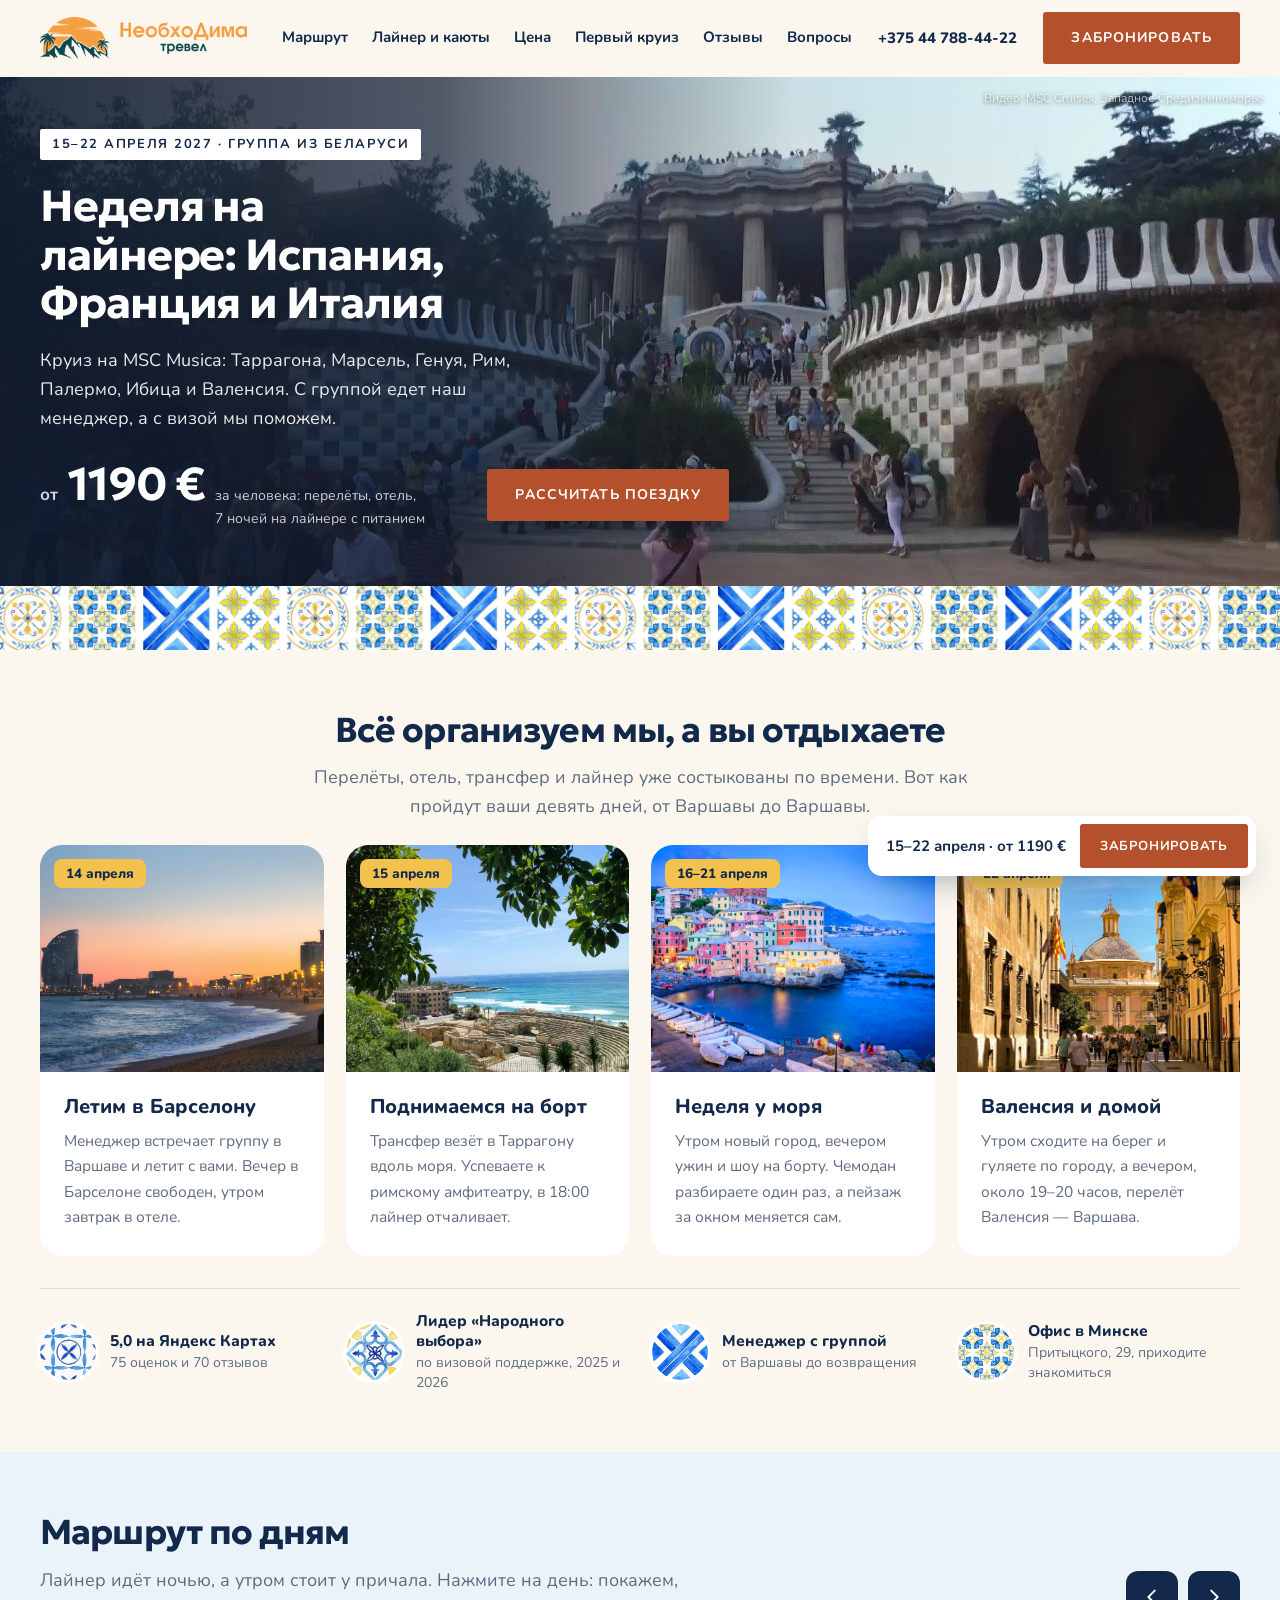
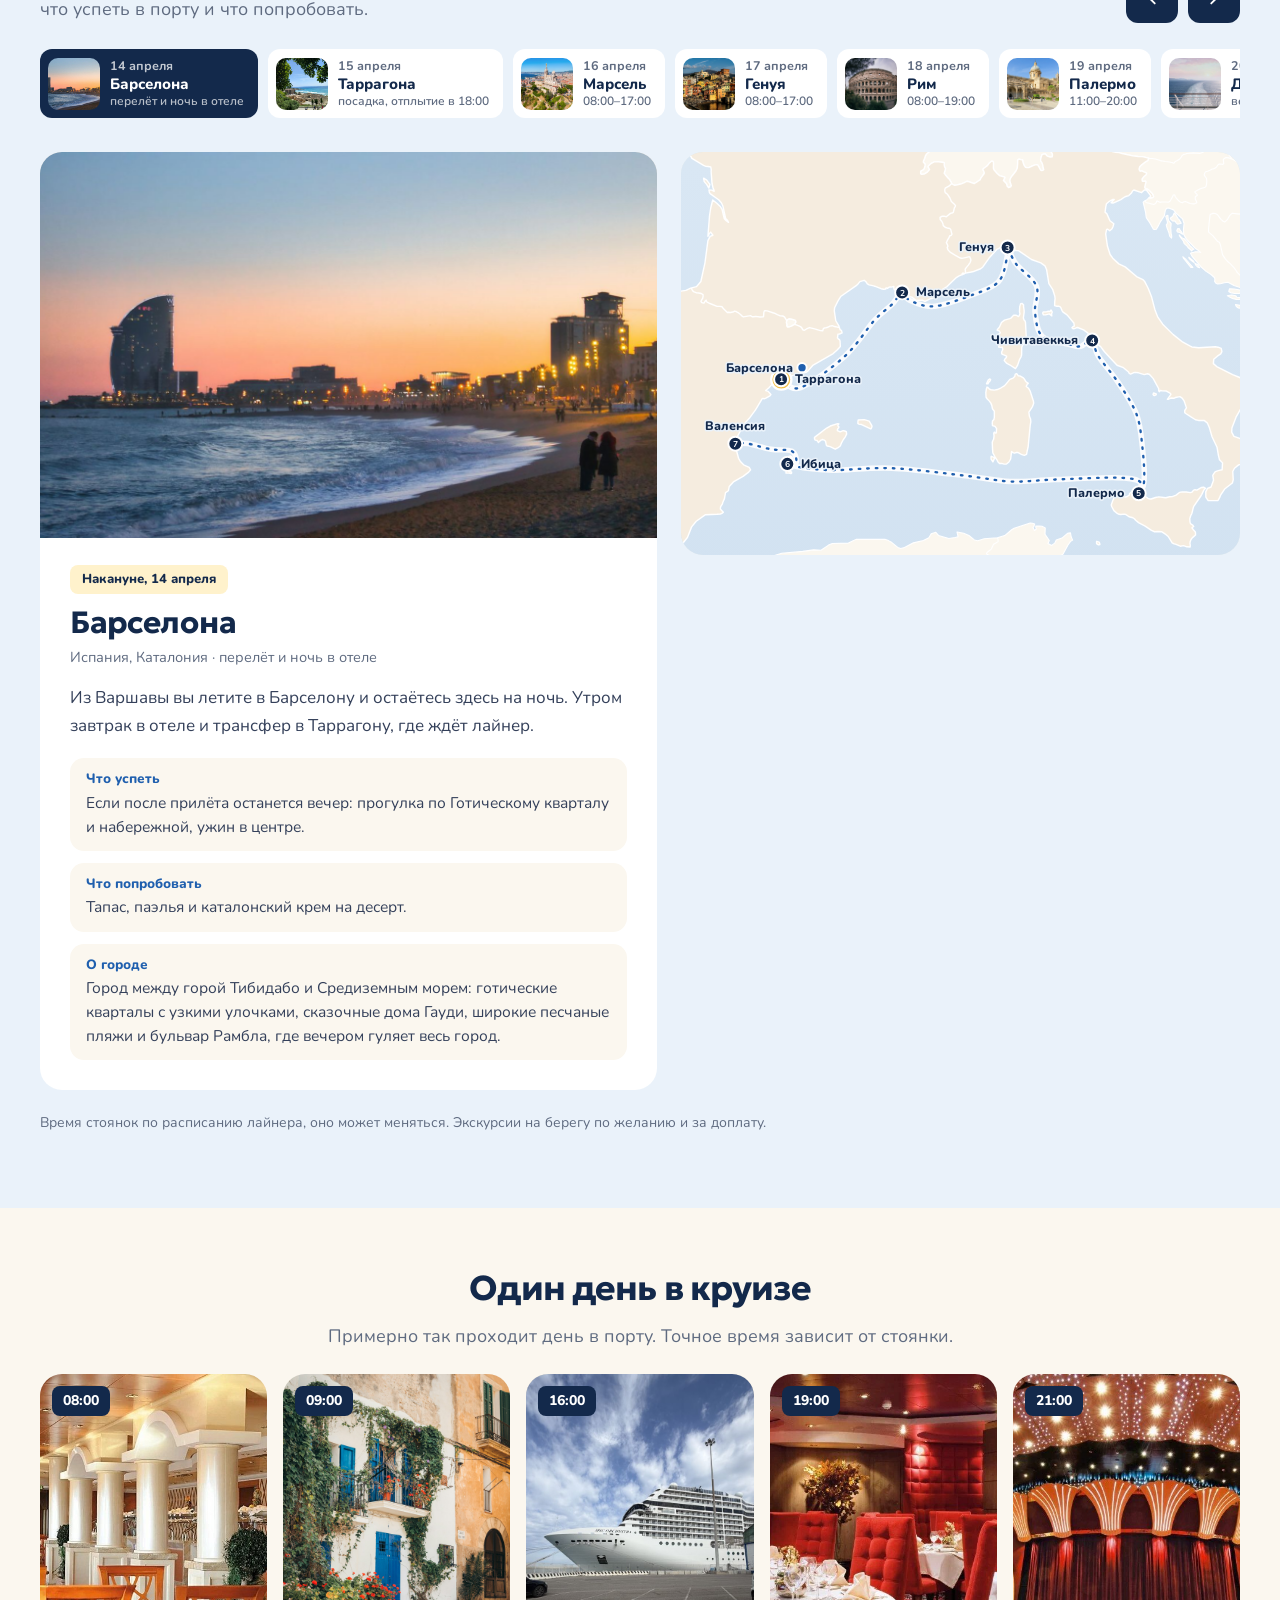
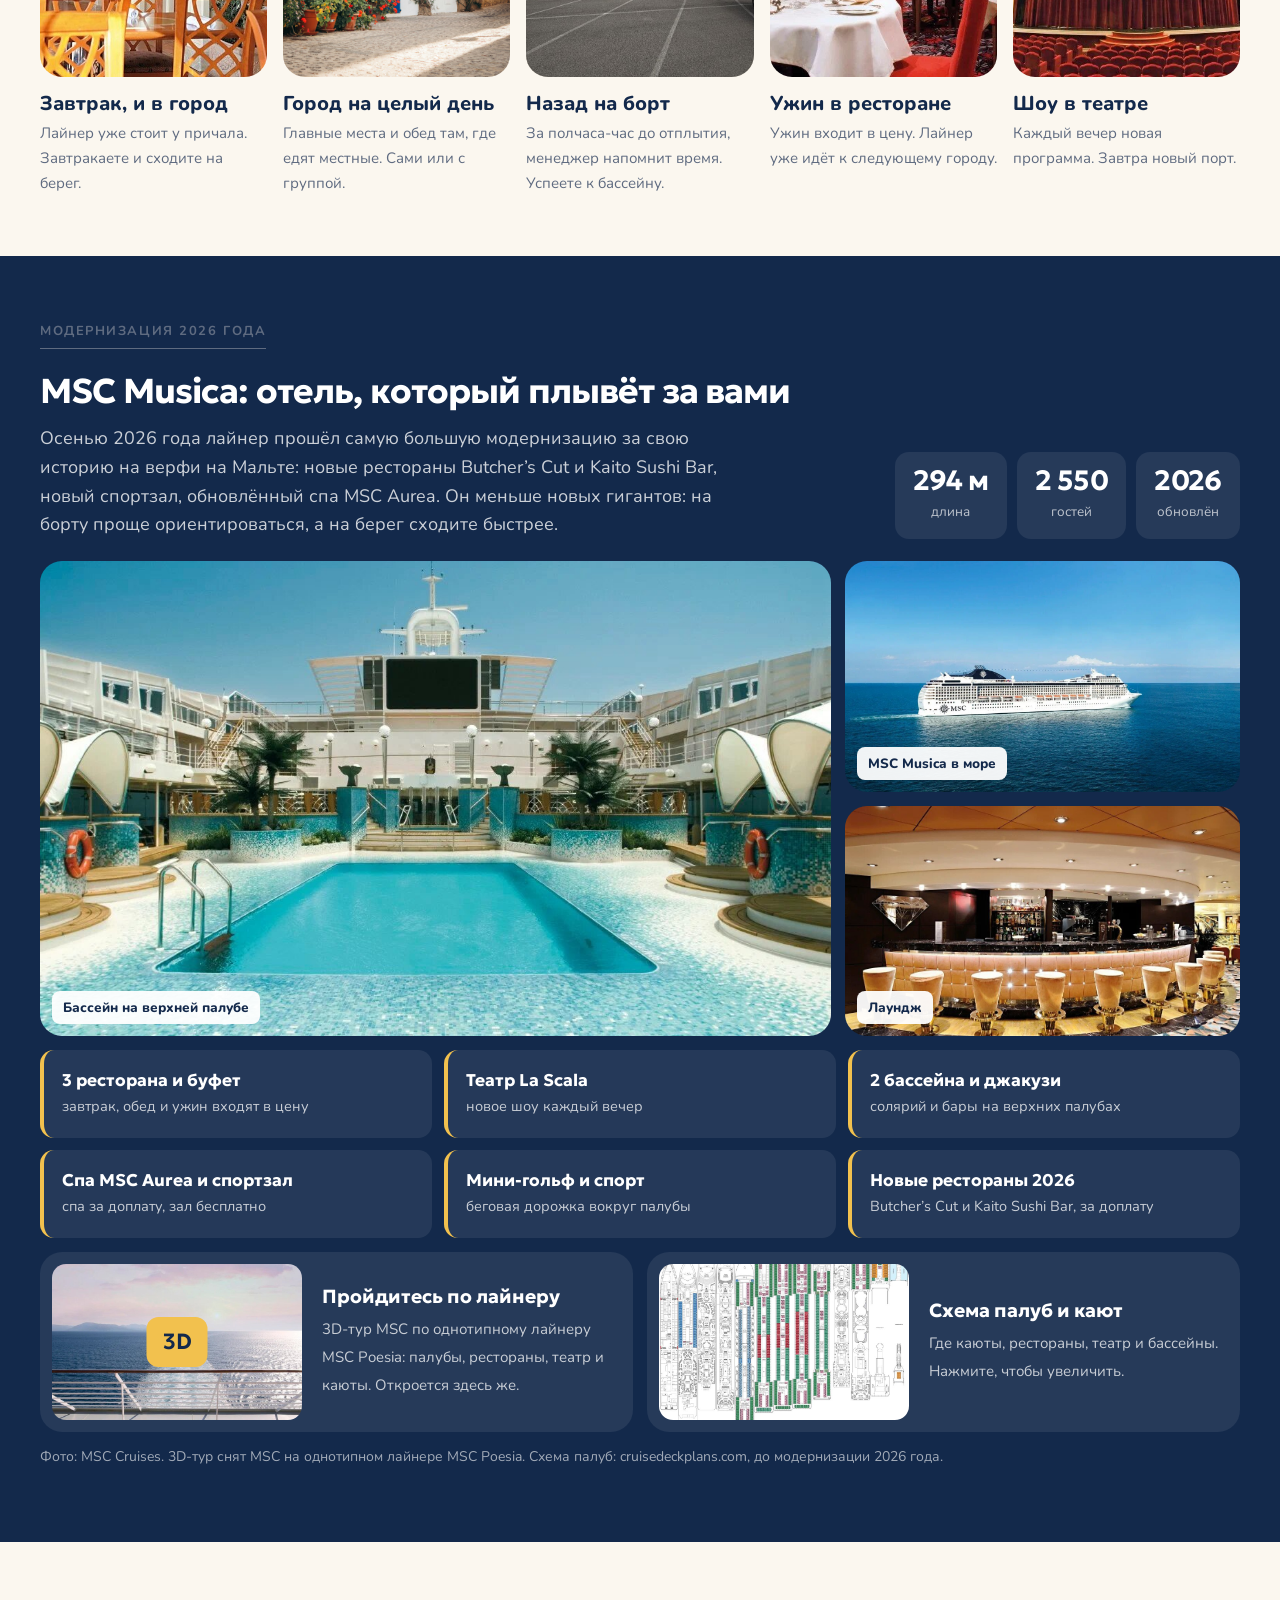
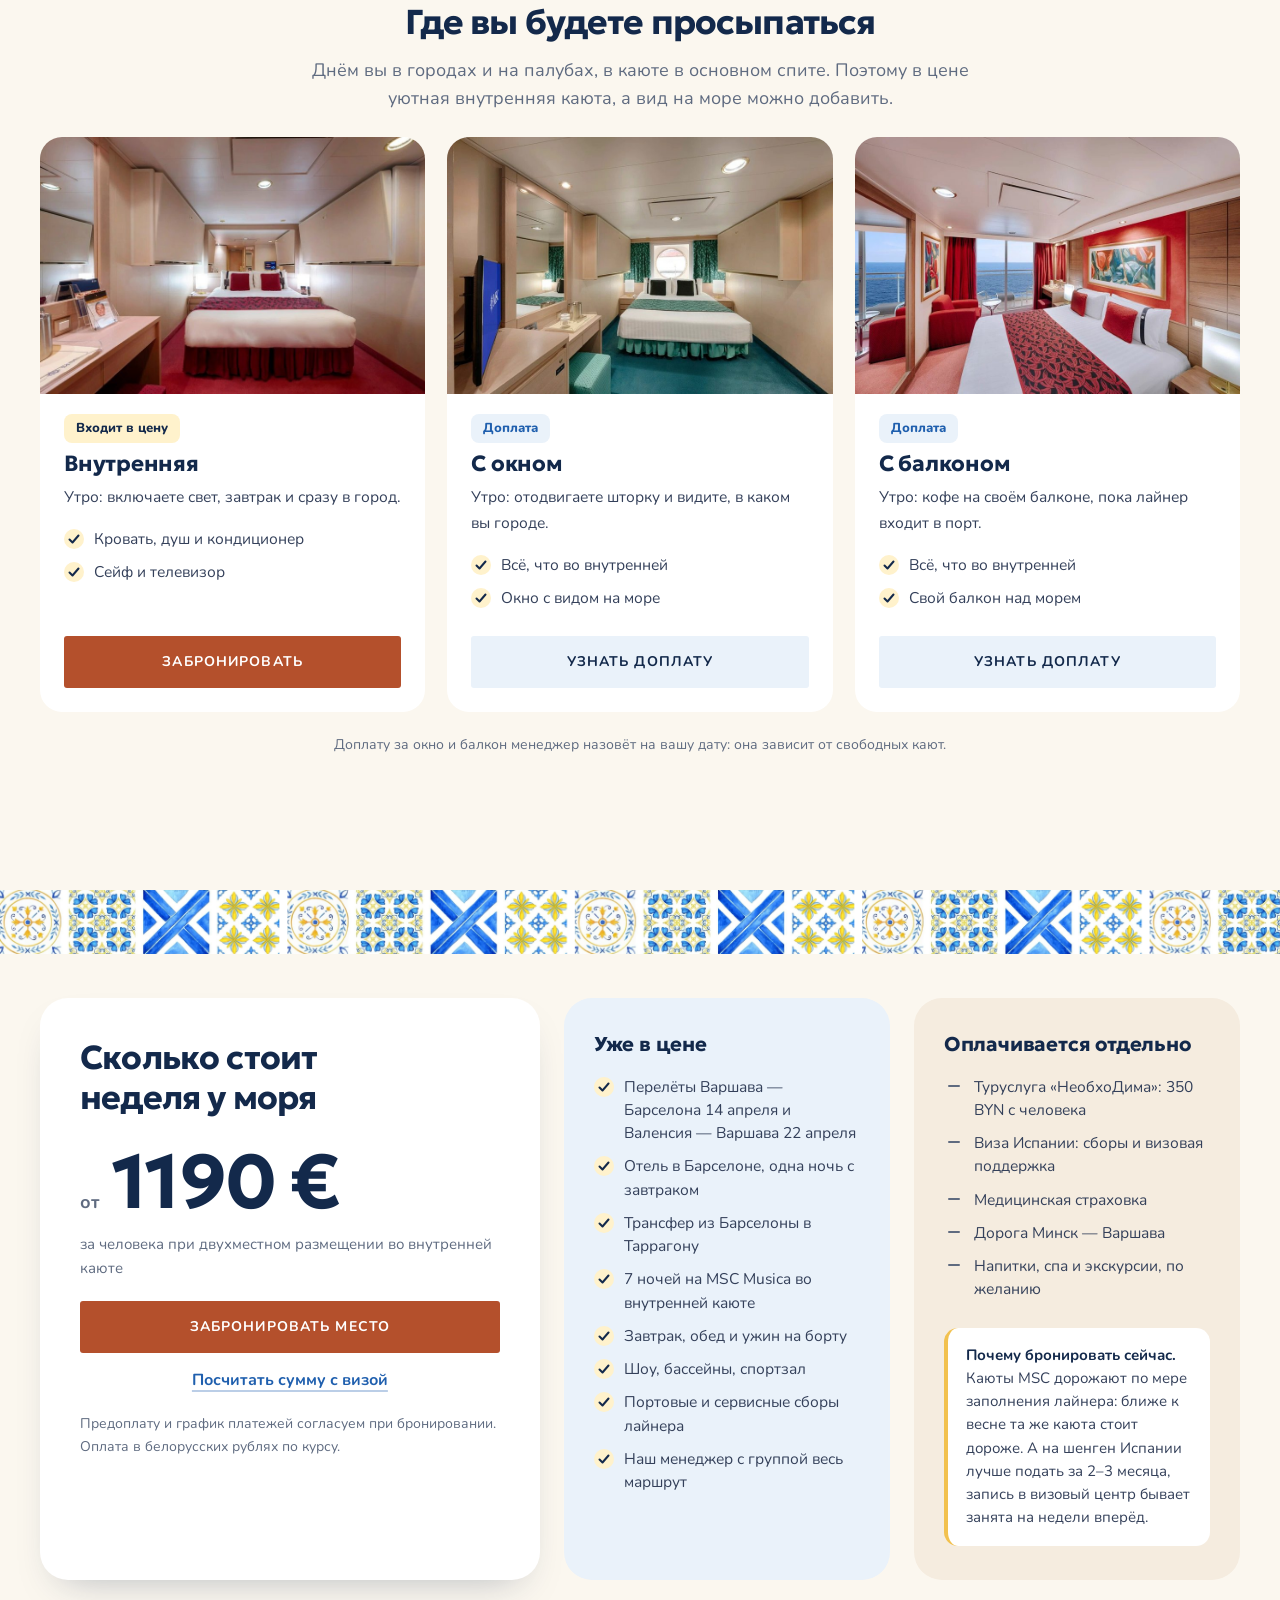
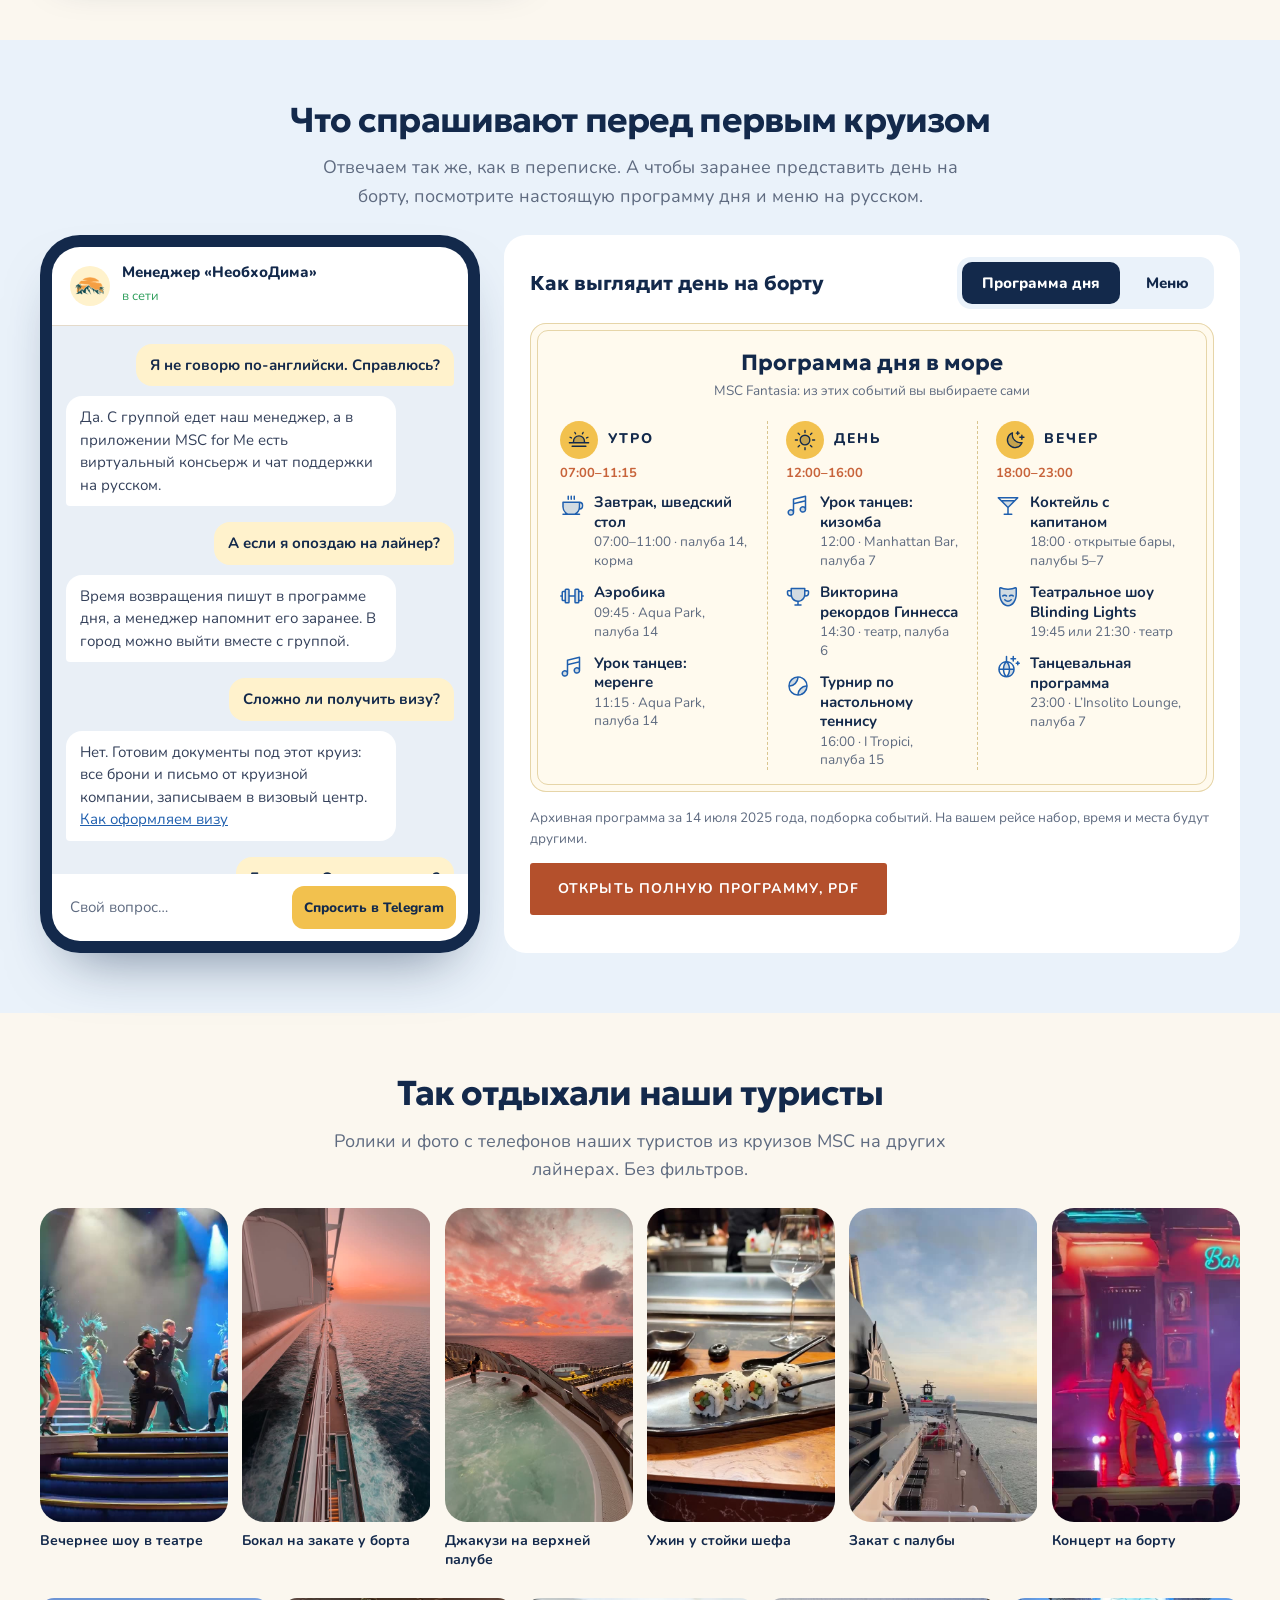
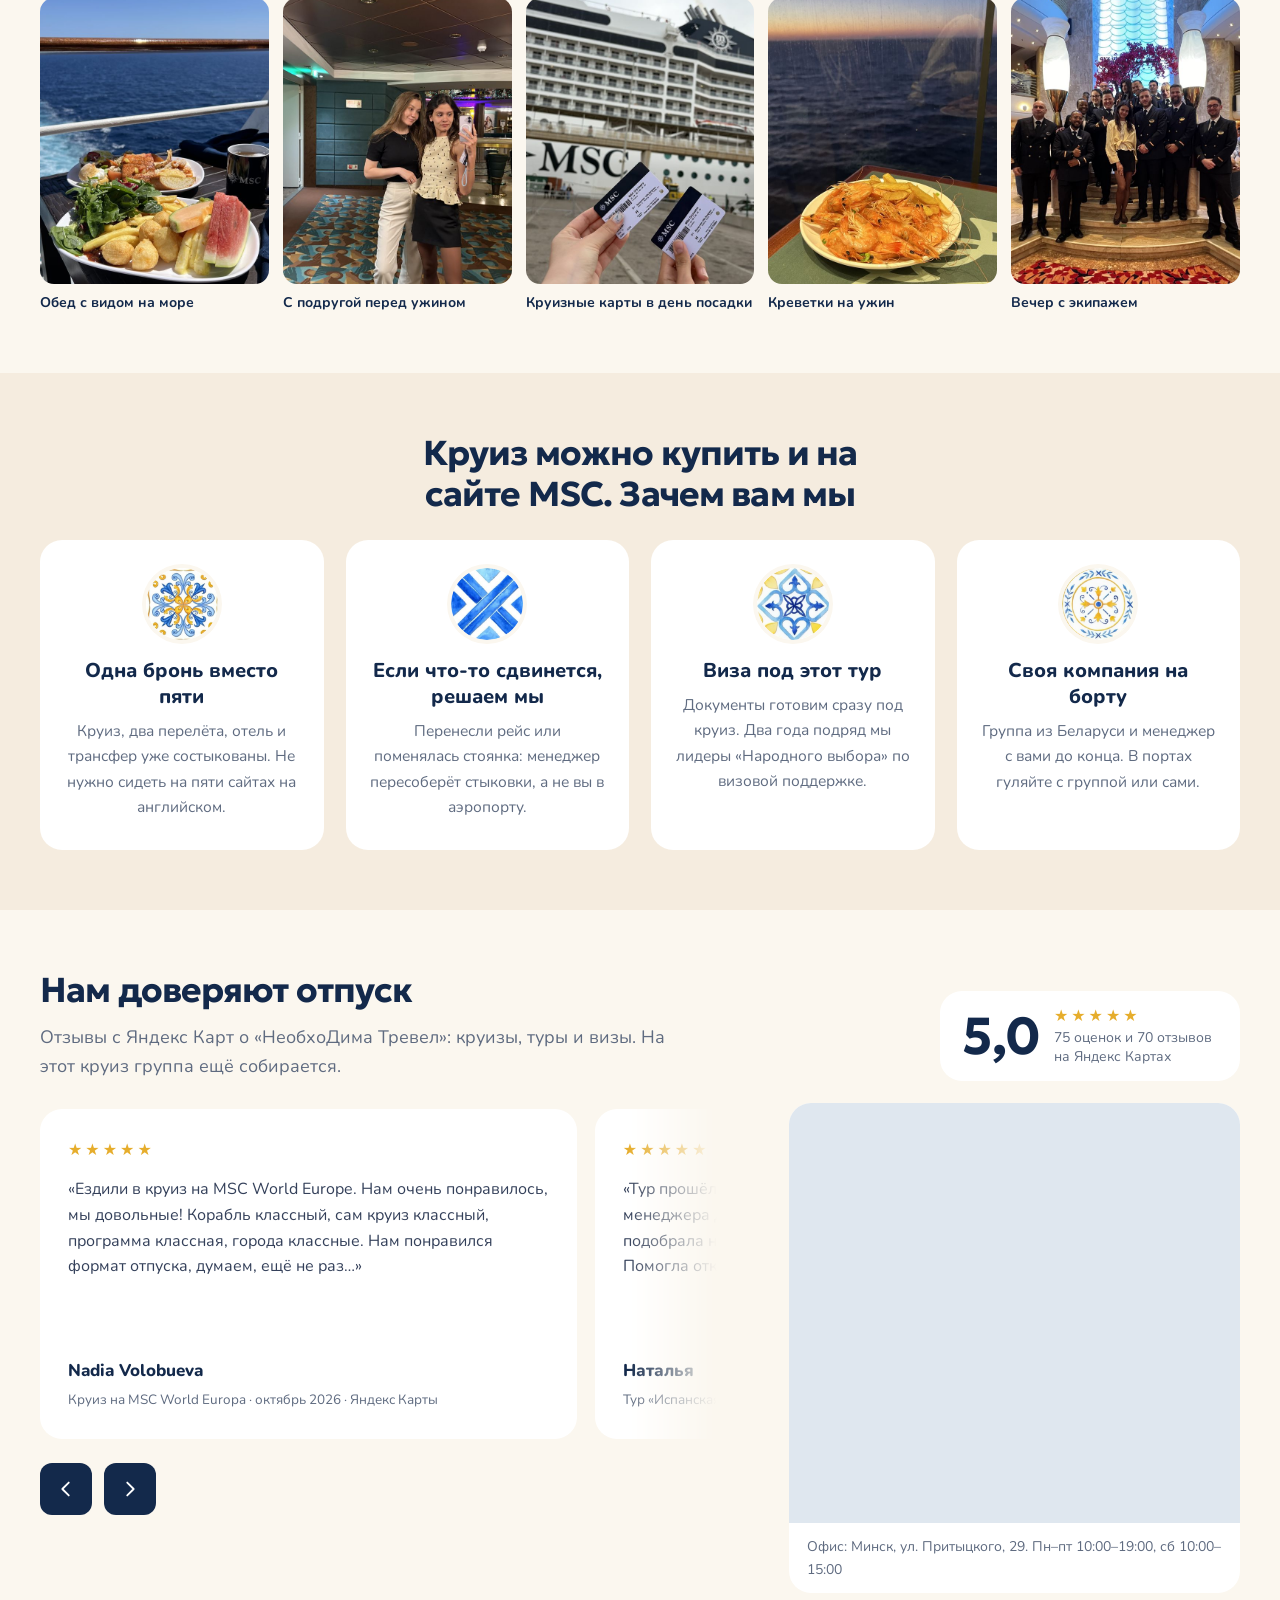
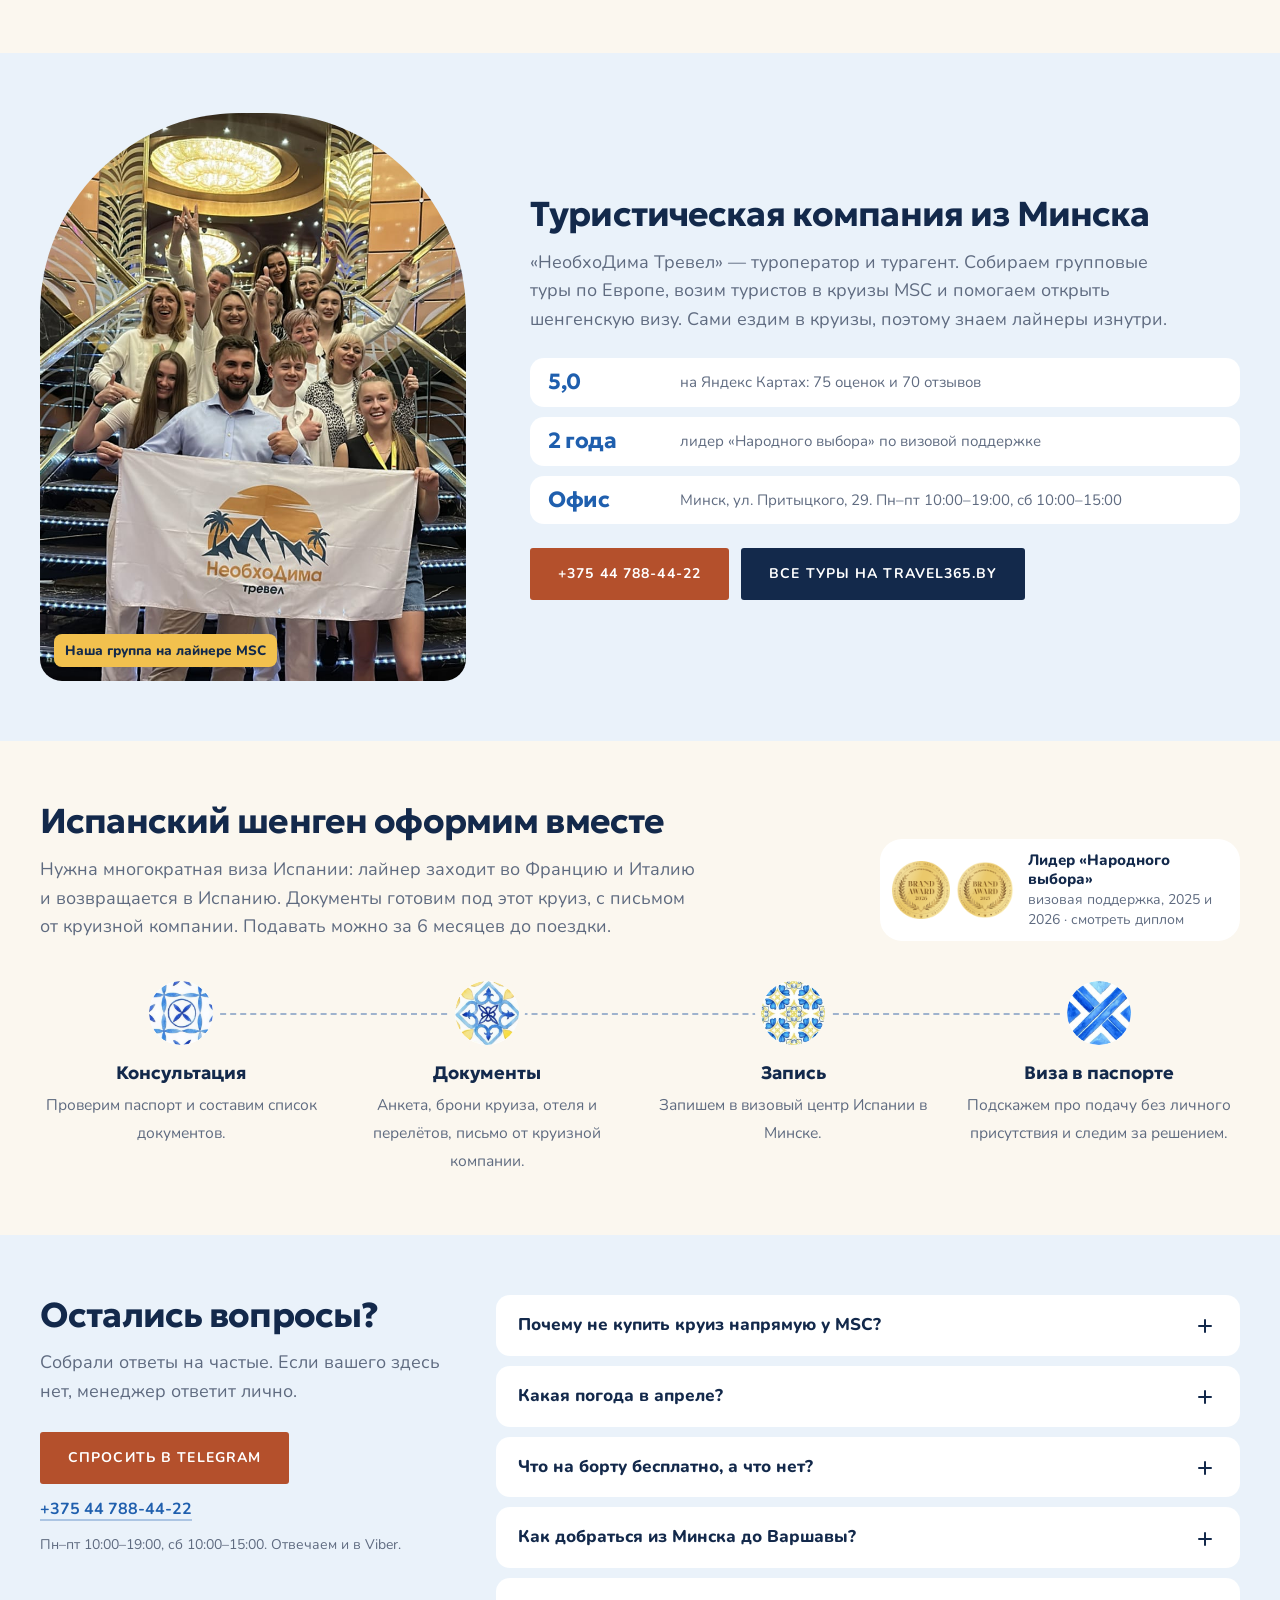
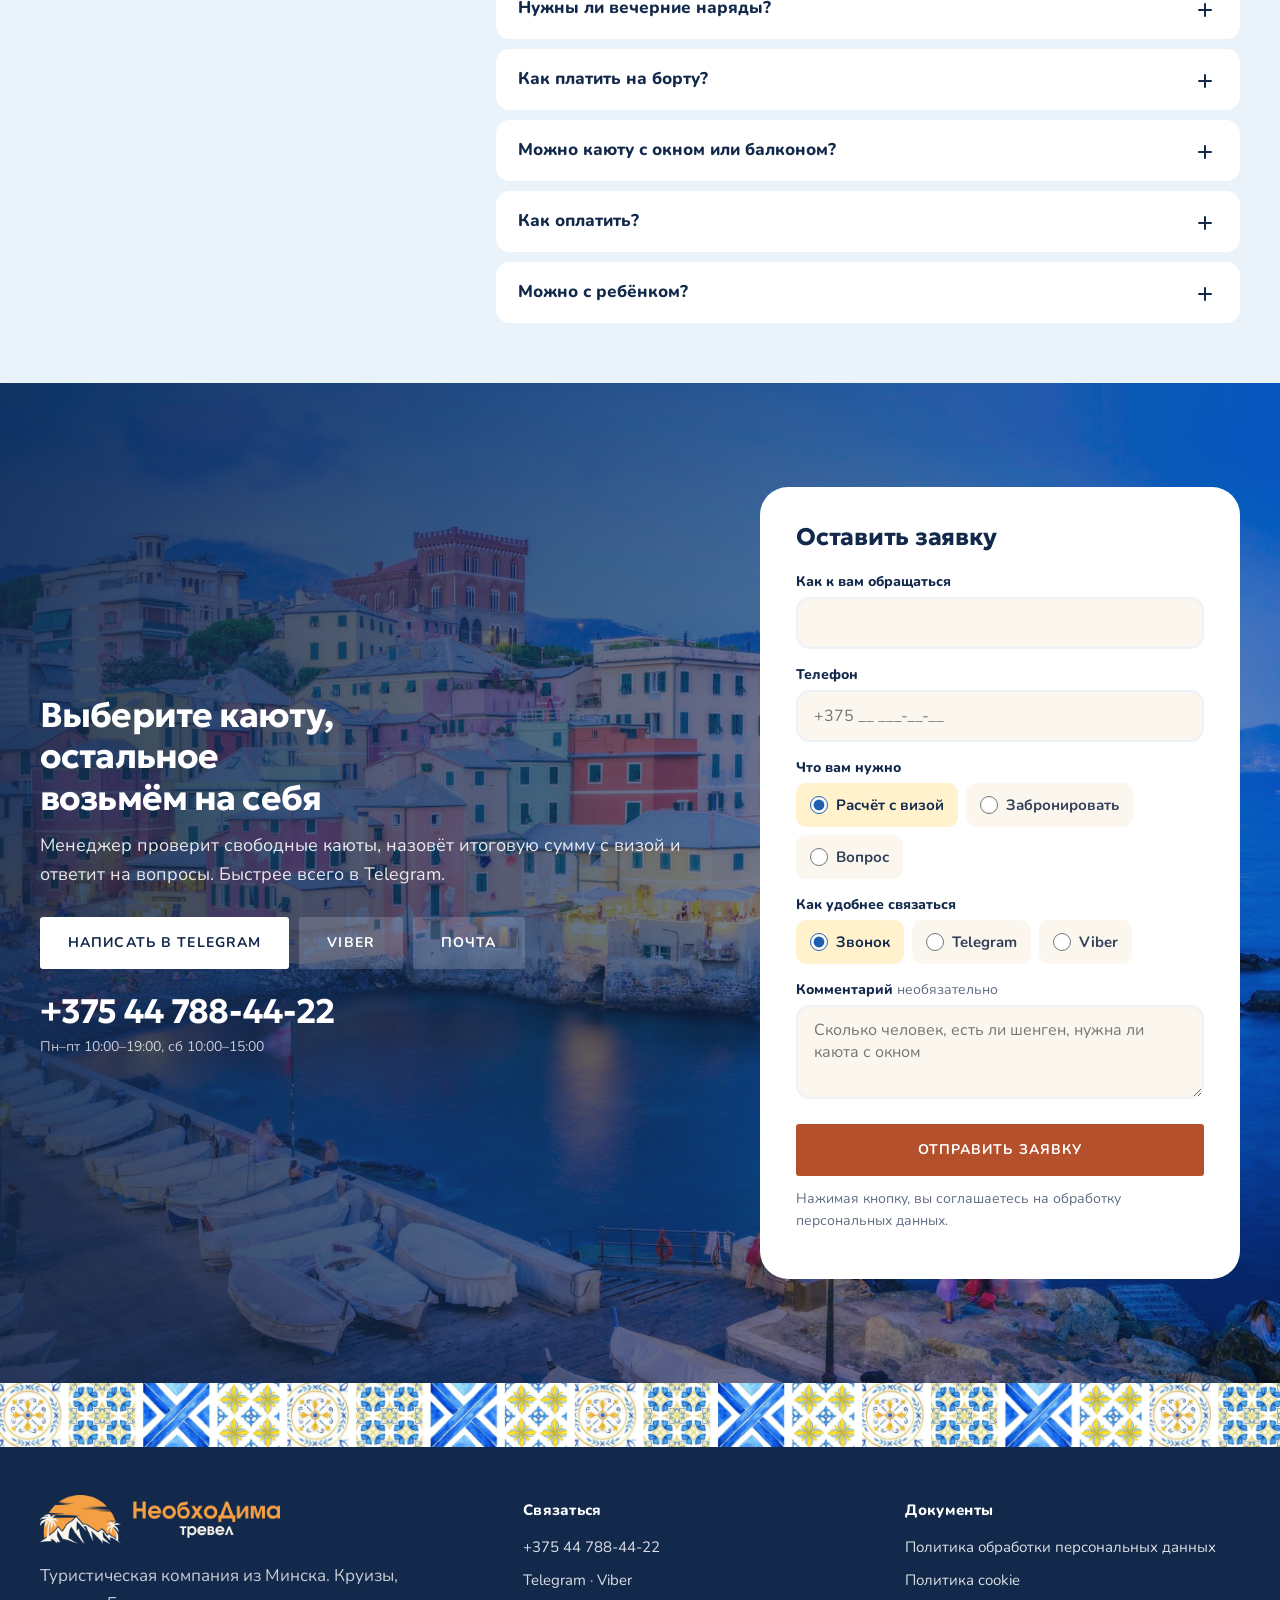
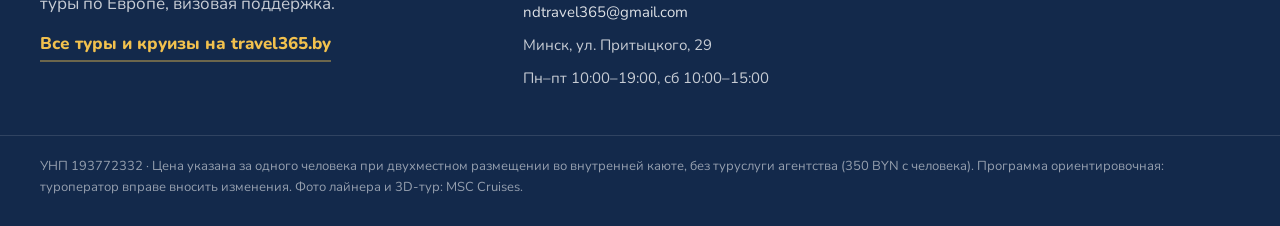
==== commit c6a0e57b: "Описание Барселоны не попадает в блок «Знали ли вы»" ====
--- a/index.html
+++ b/index.html
@@ -535,6 +535,6 @@
   <a class="mbar-main" href="#zayavka" data-want="Забронировать каюту">Забронировать</a>
 </nav>
 
-<script src="js/app.js?v=22"></script>
+<script src="js/app.js?v=23"></script>
 </body>
 </html>
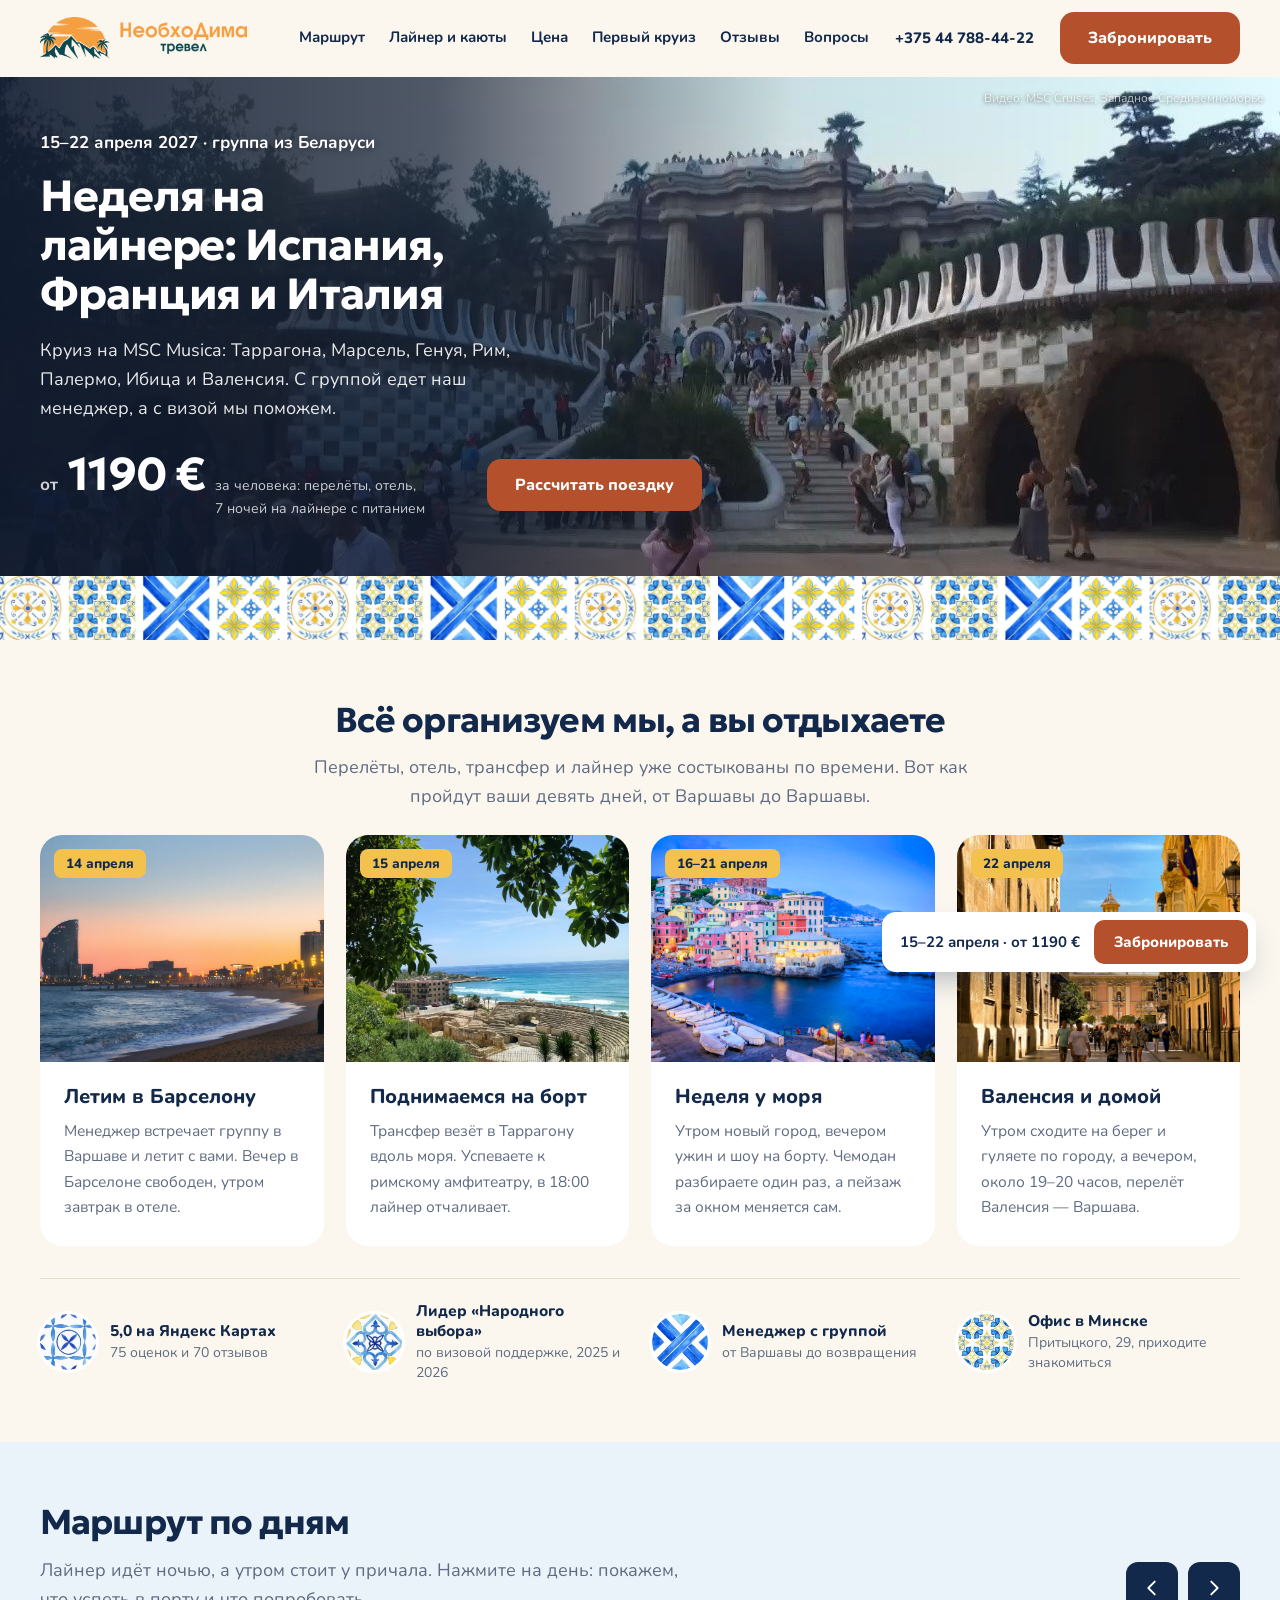
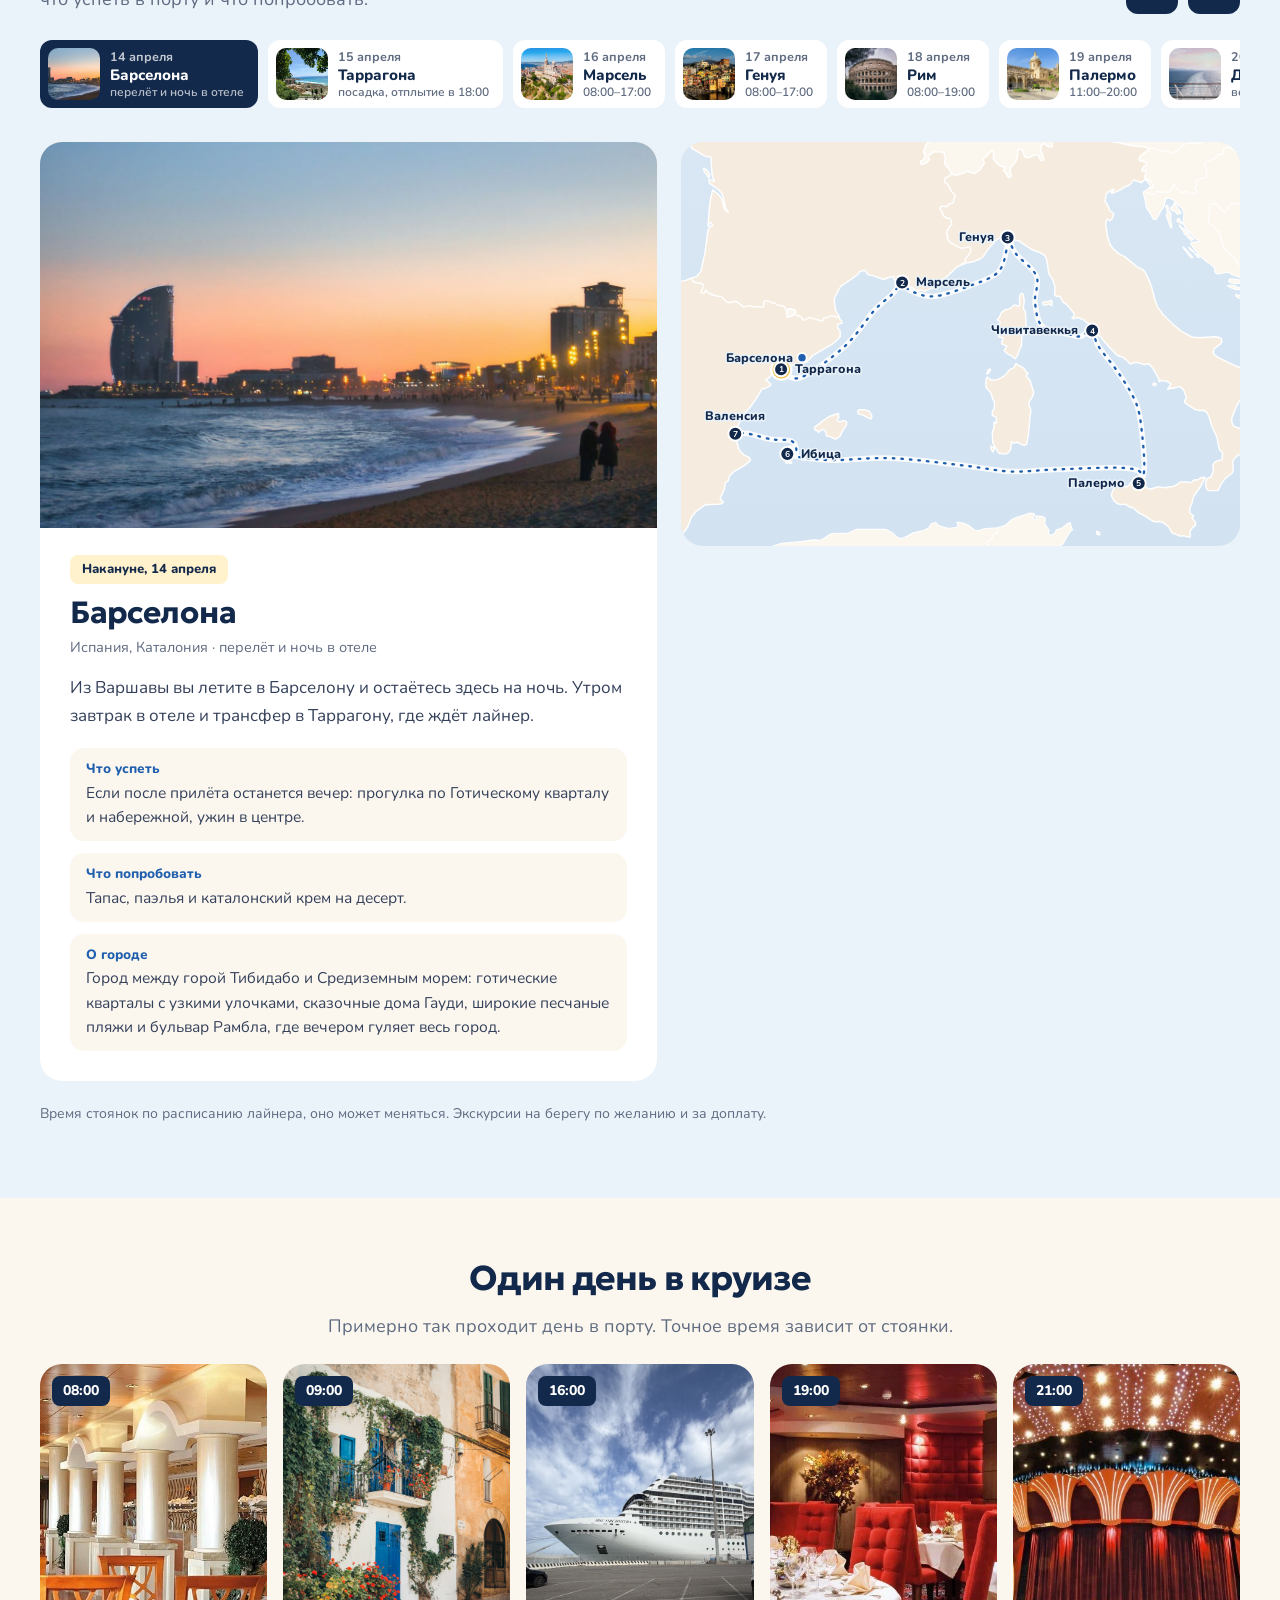
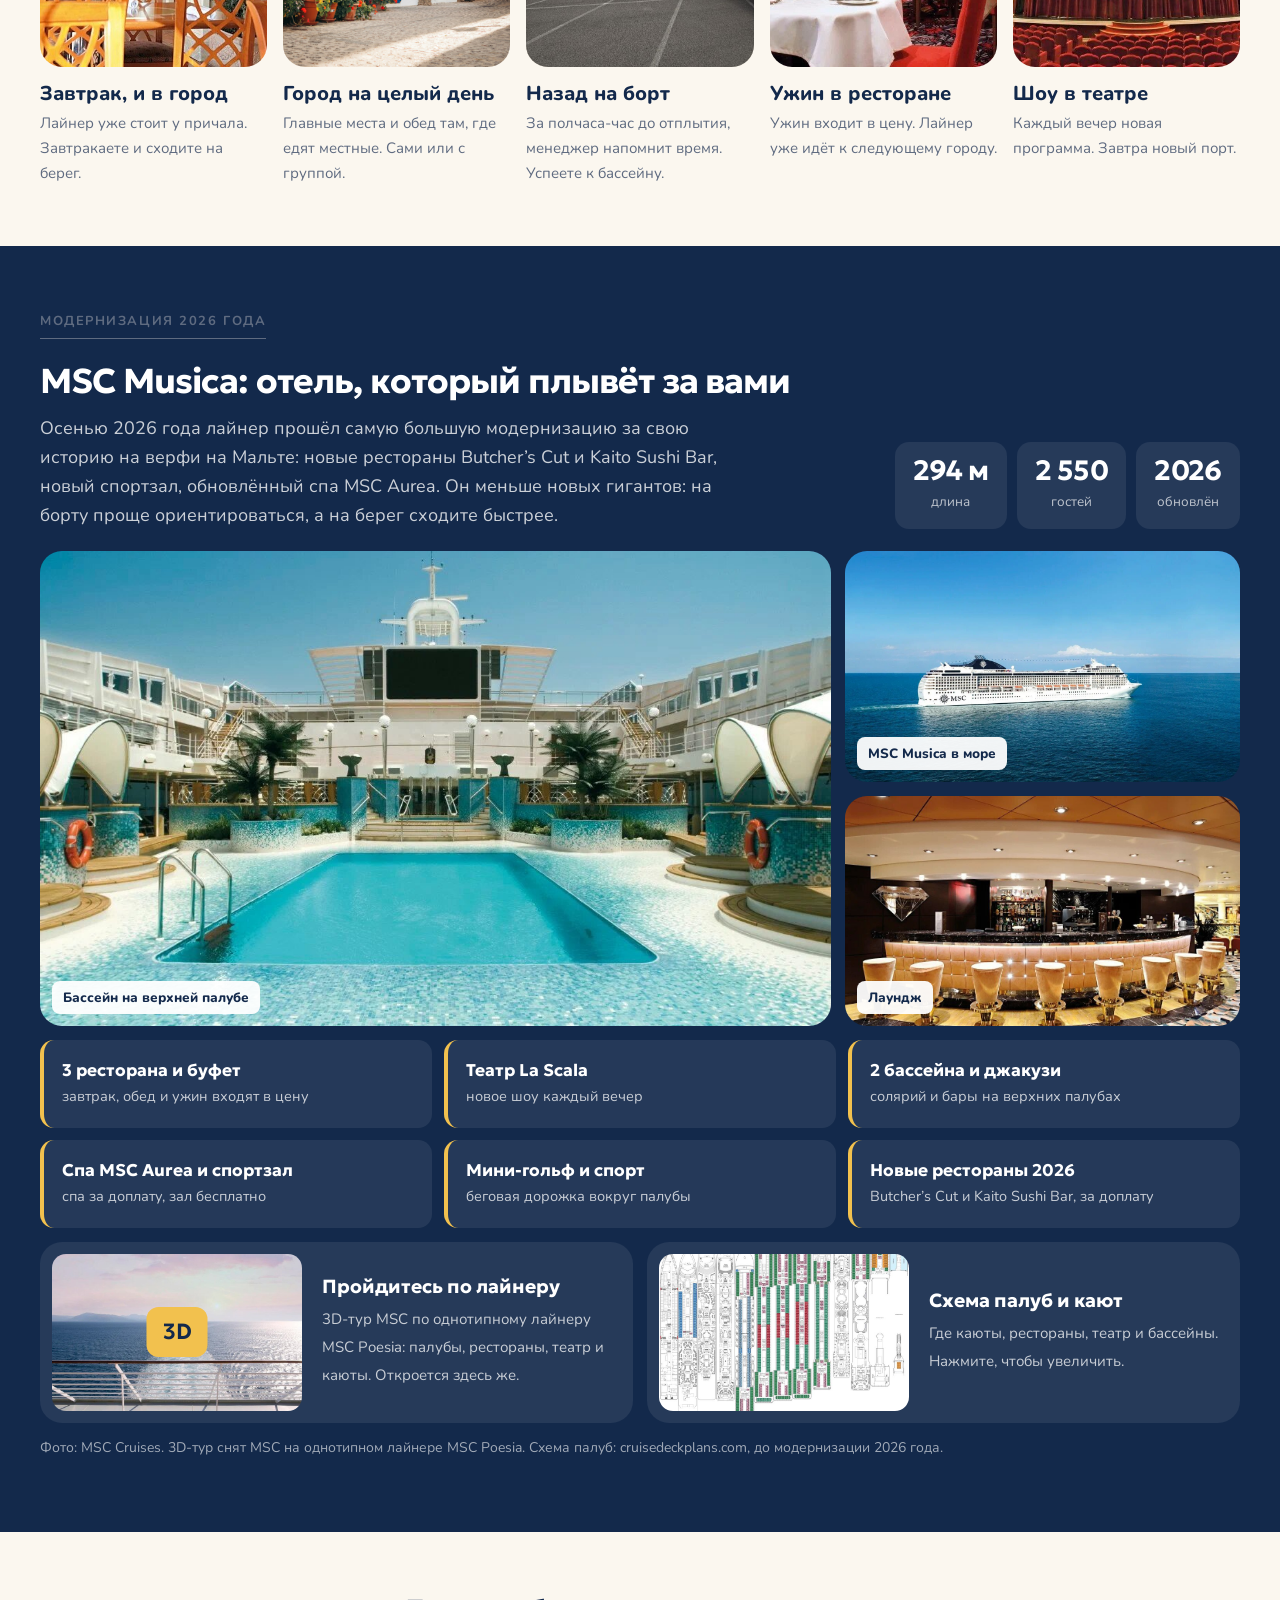
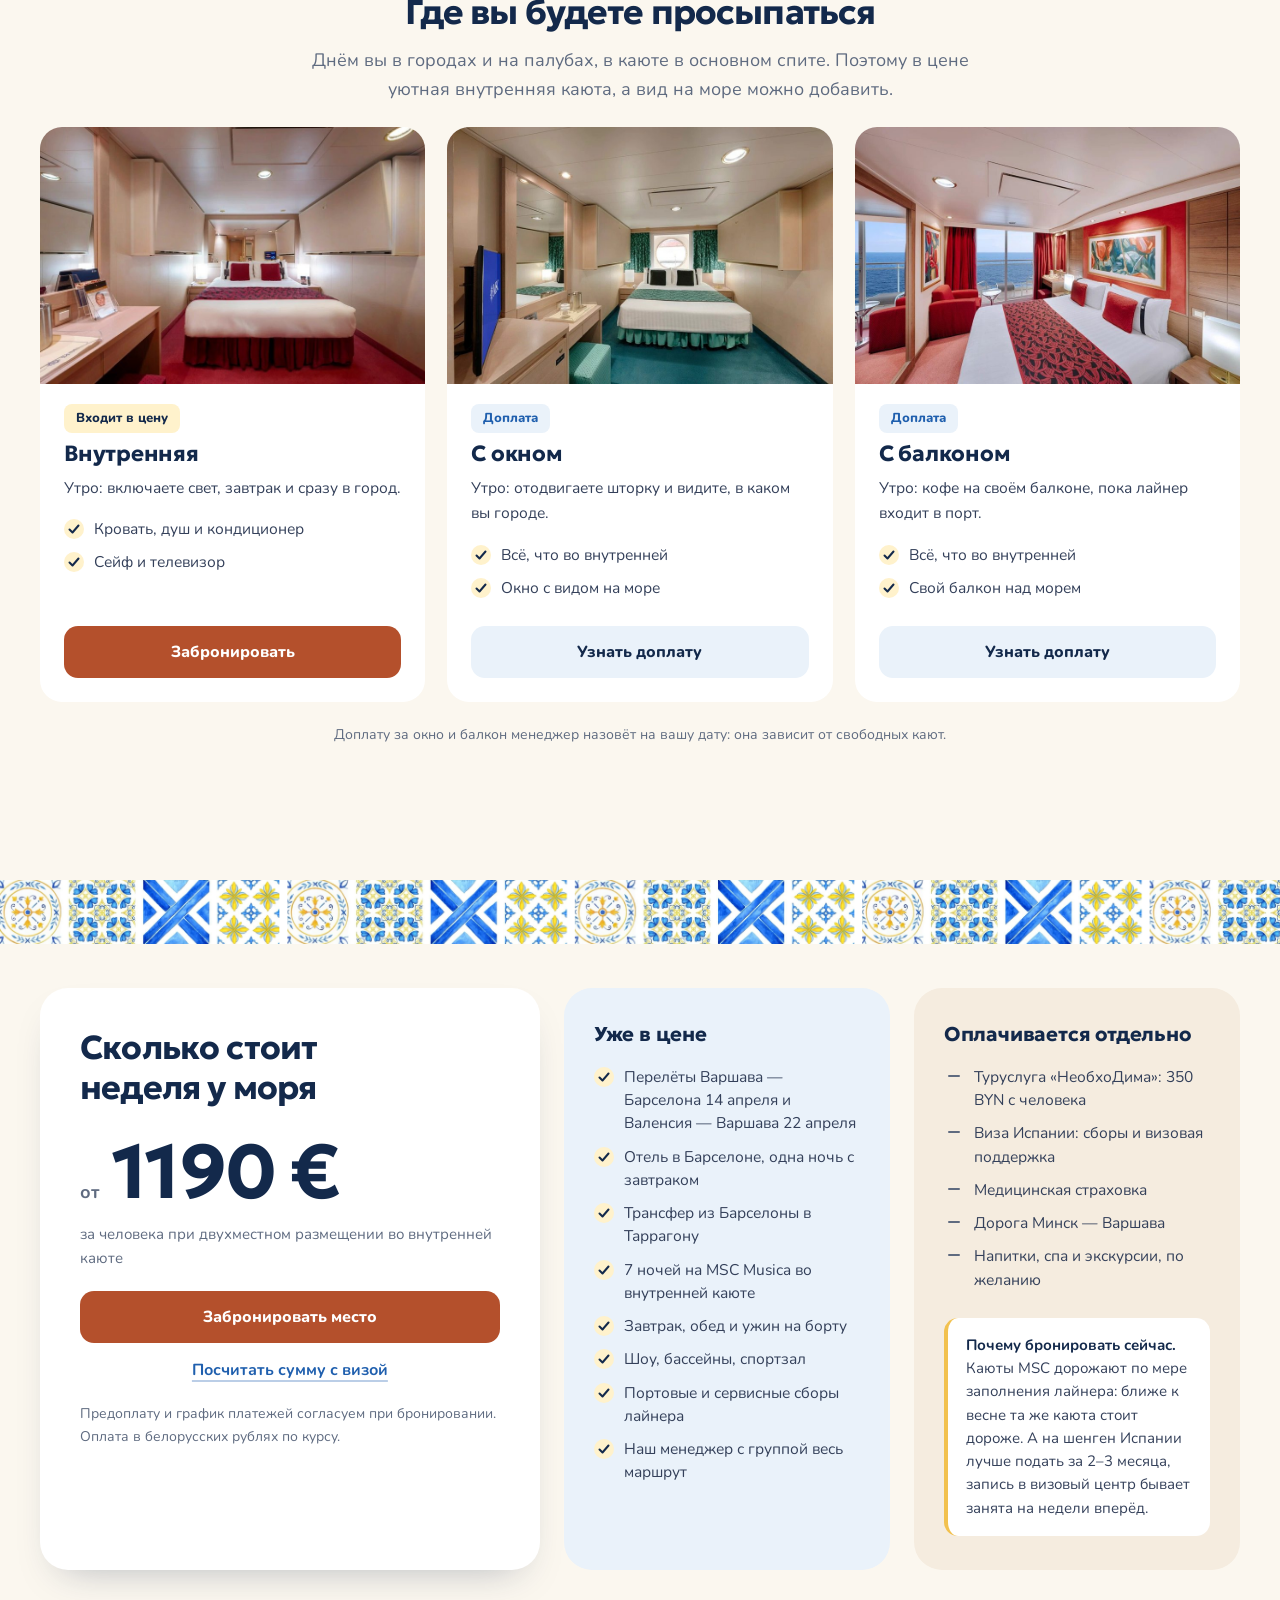
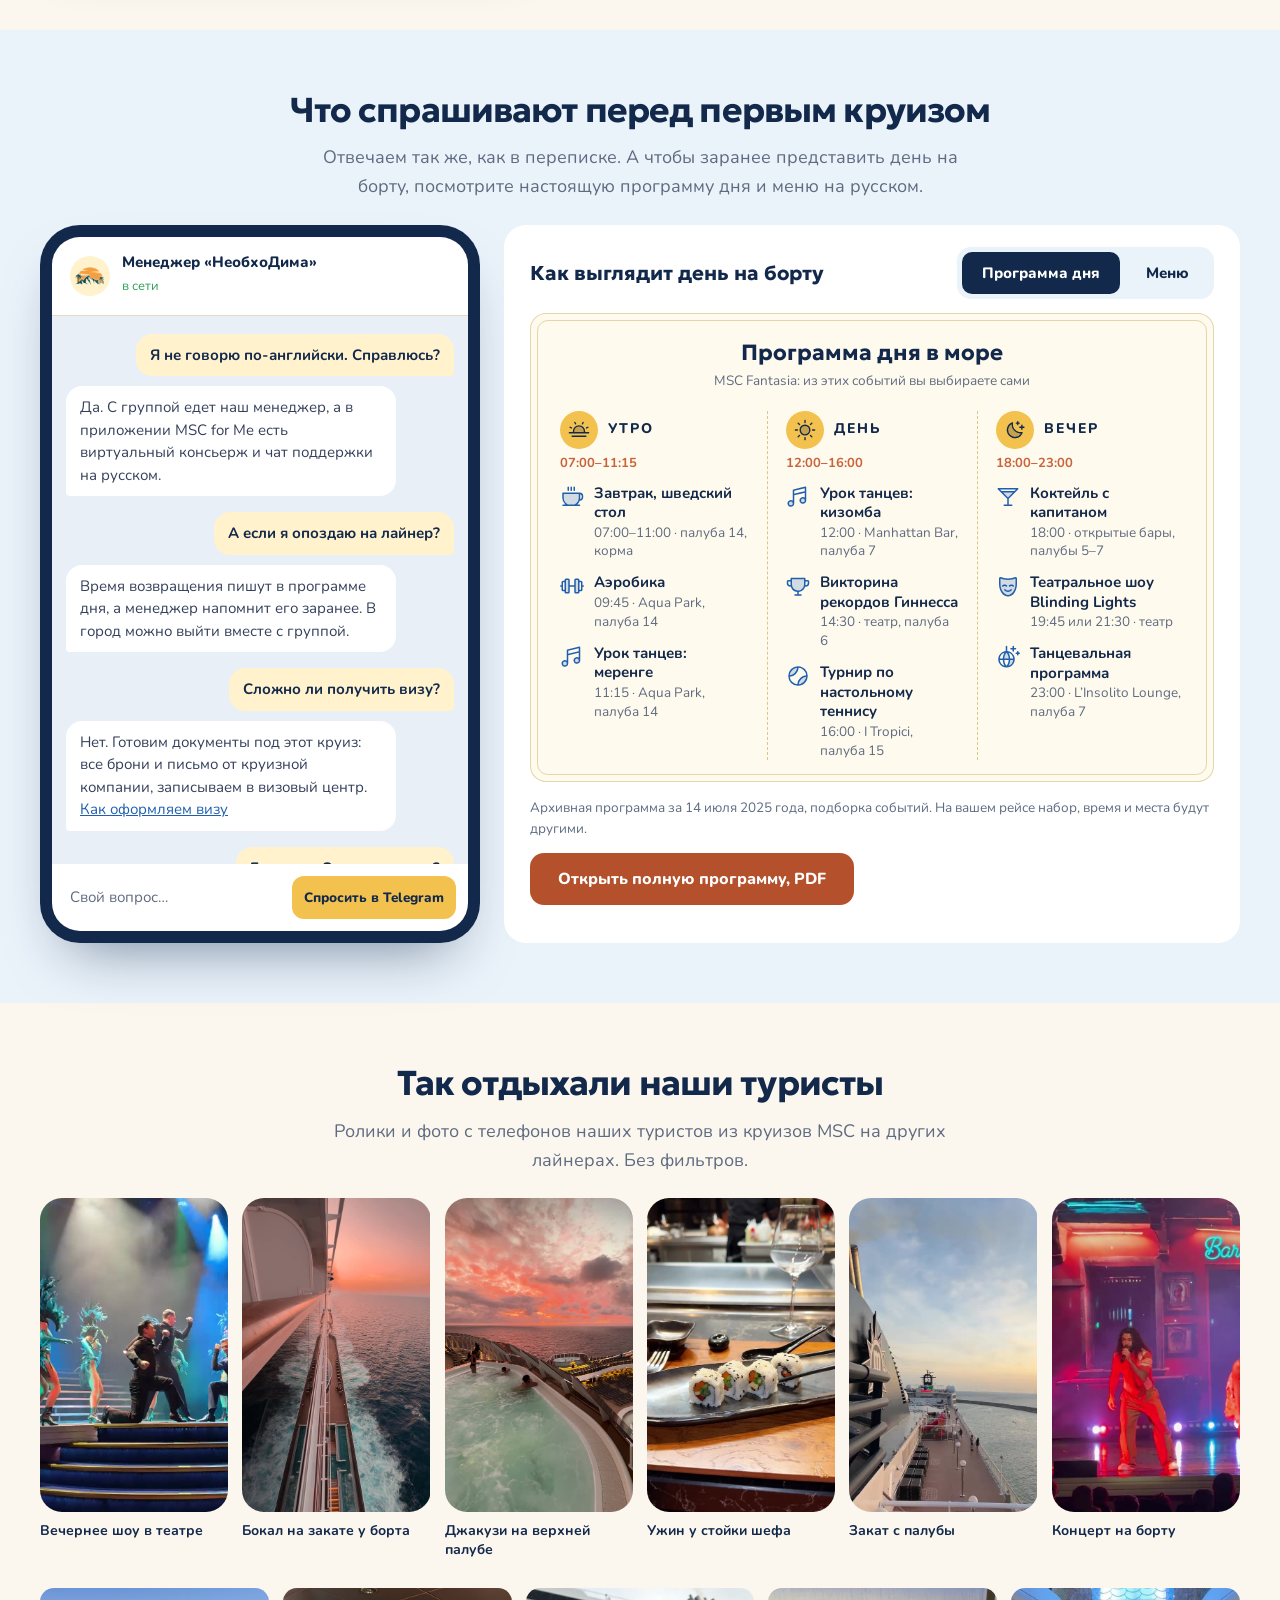
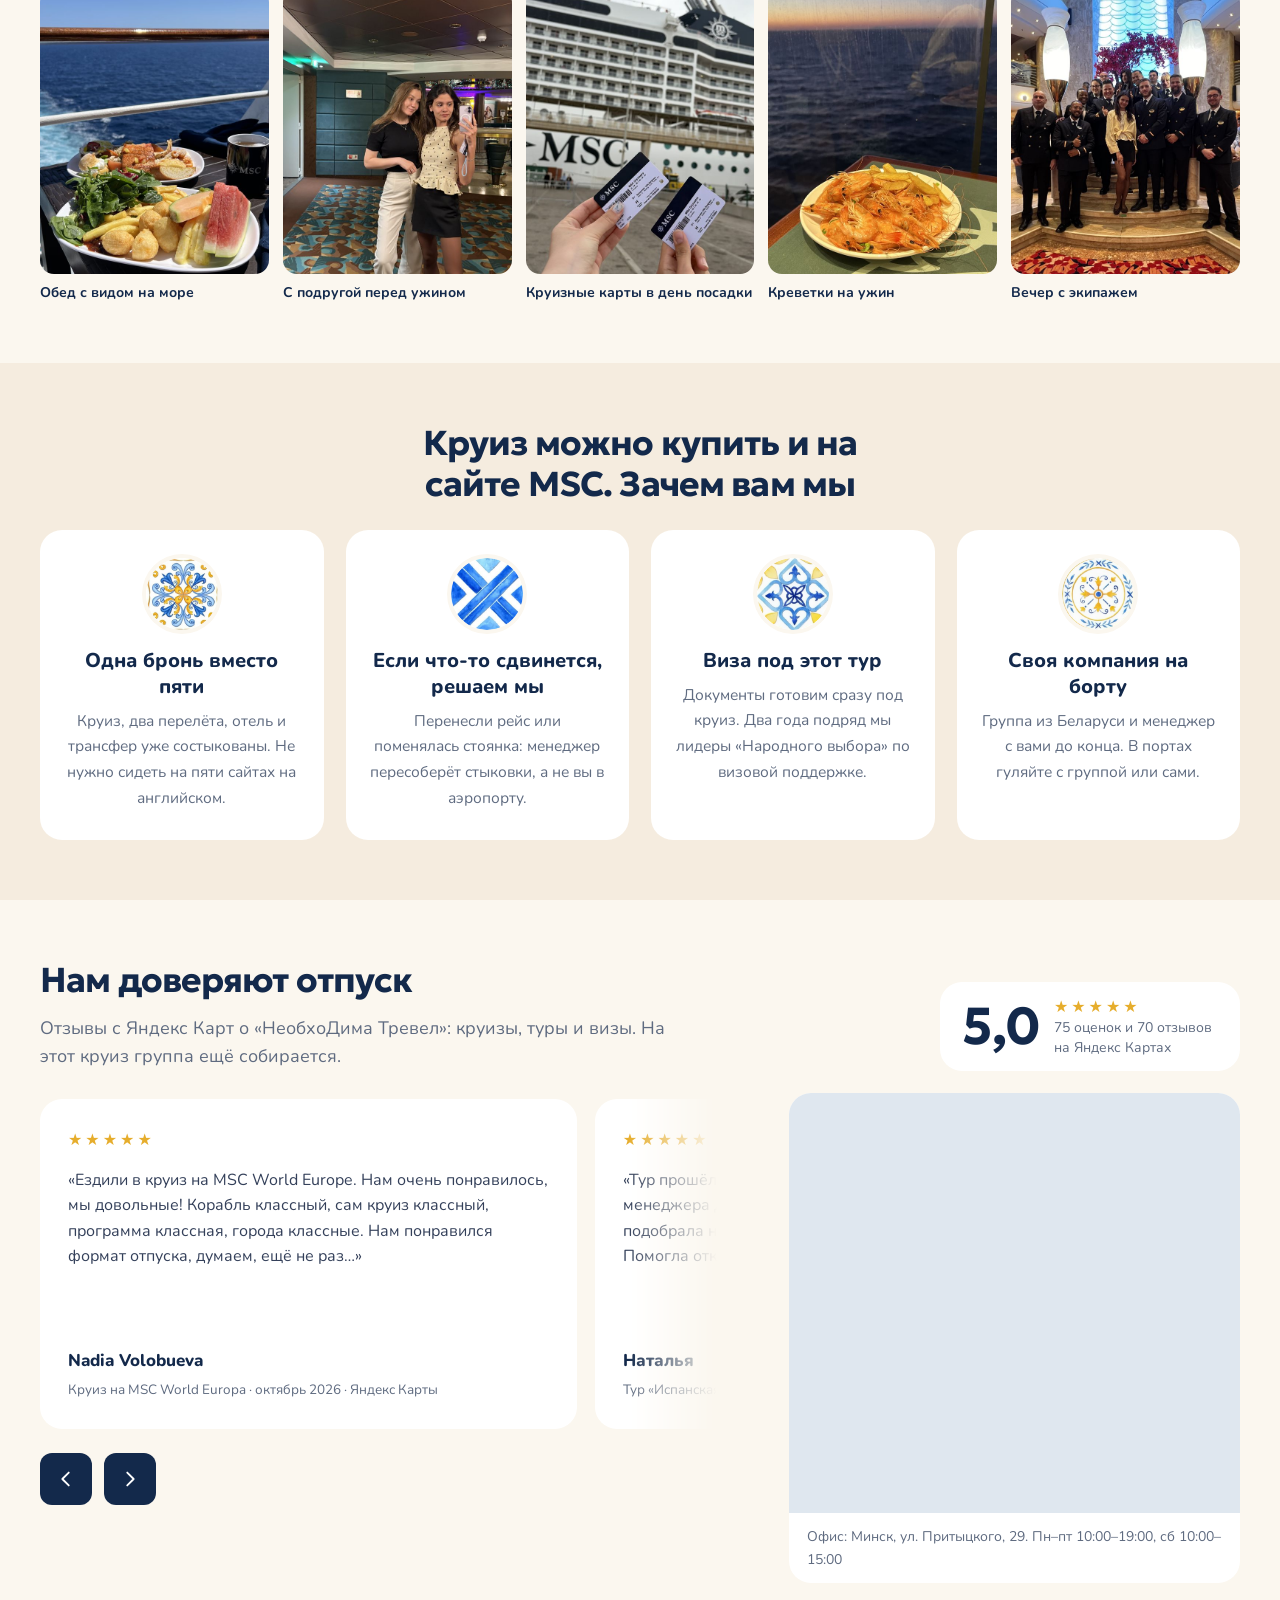
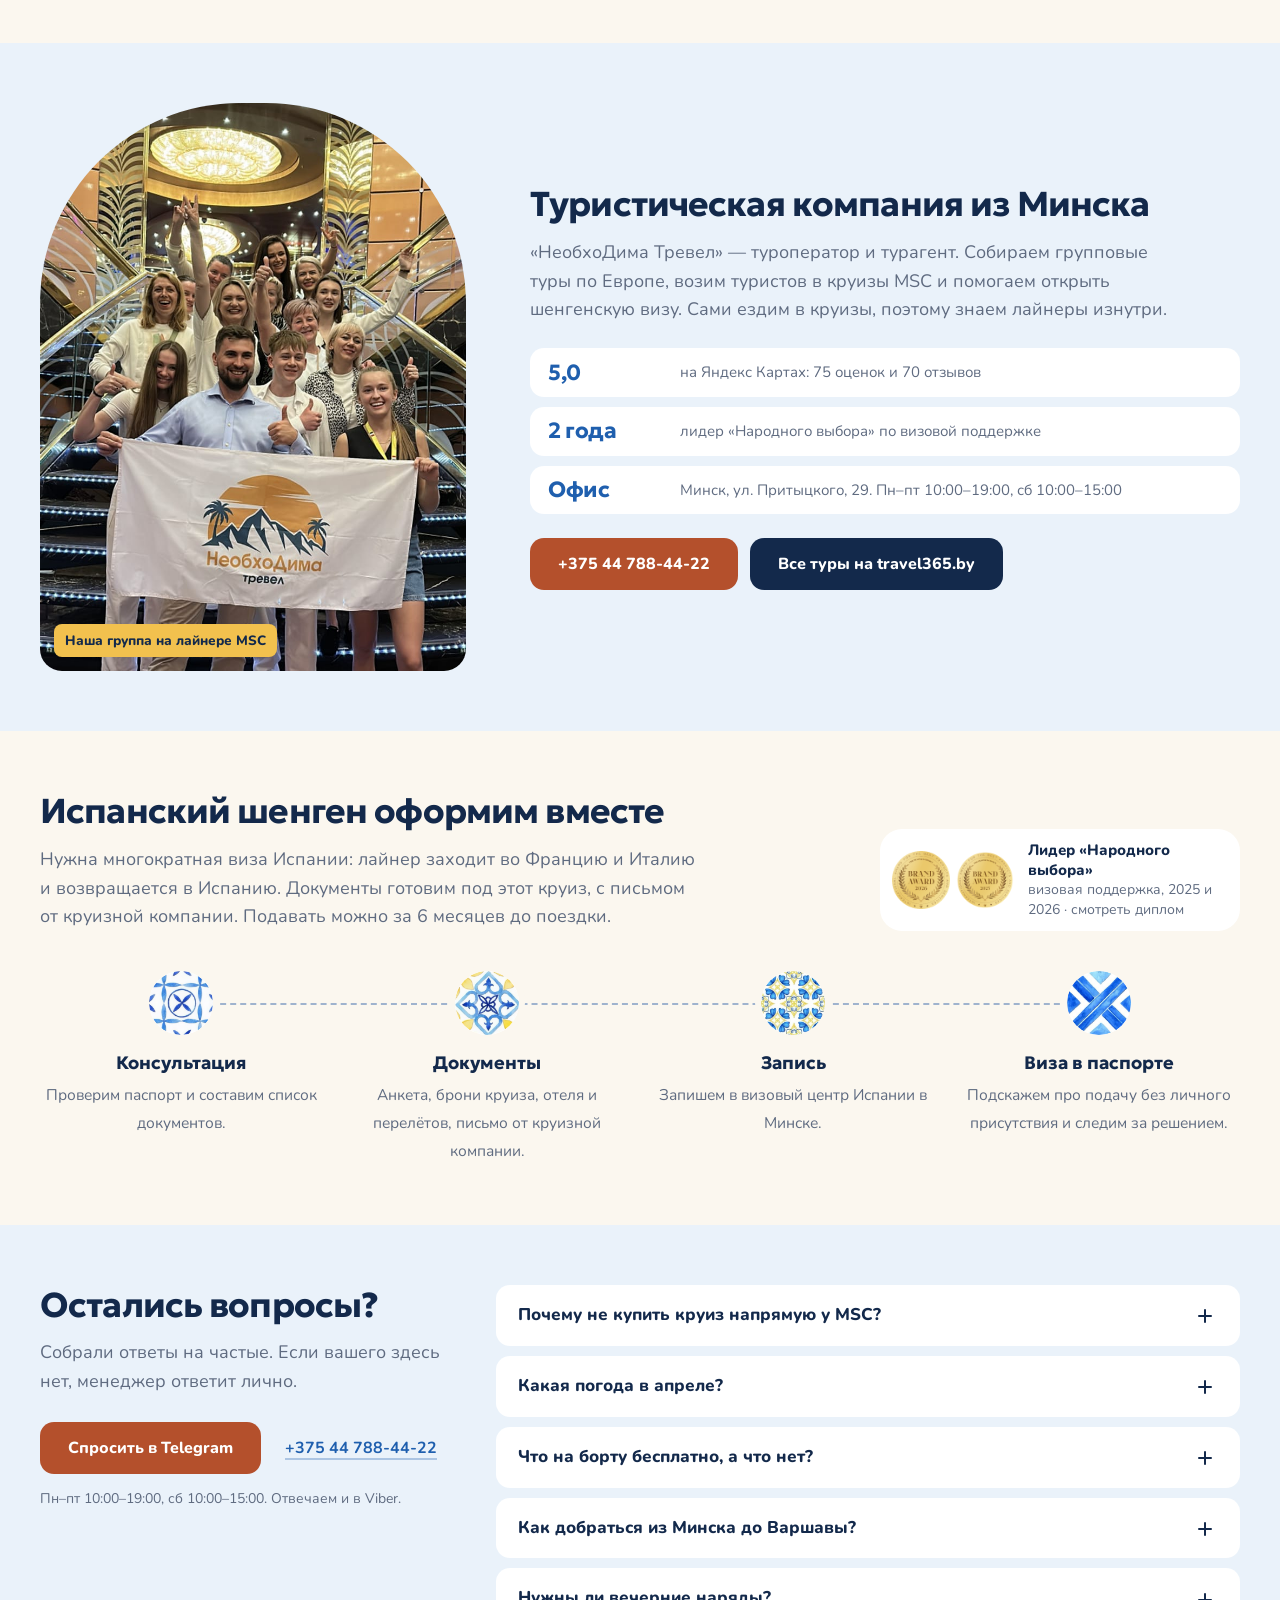
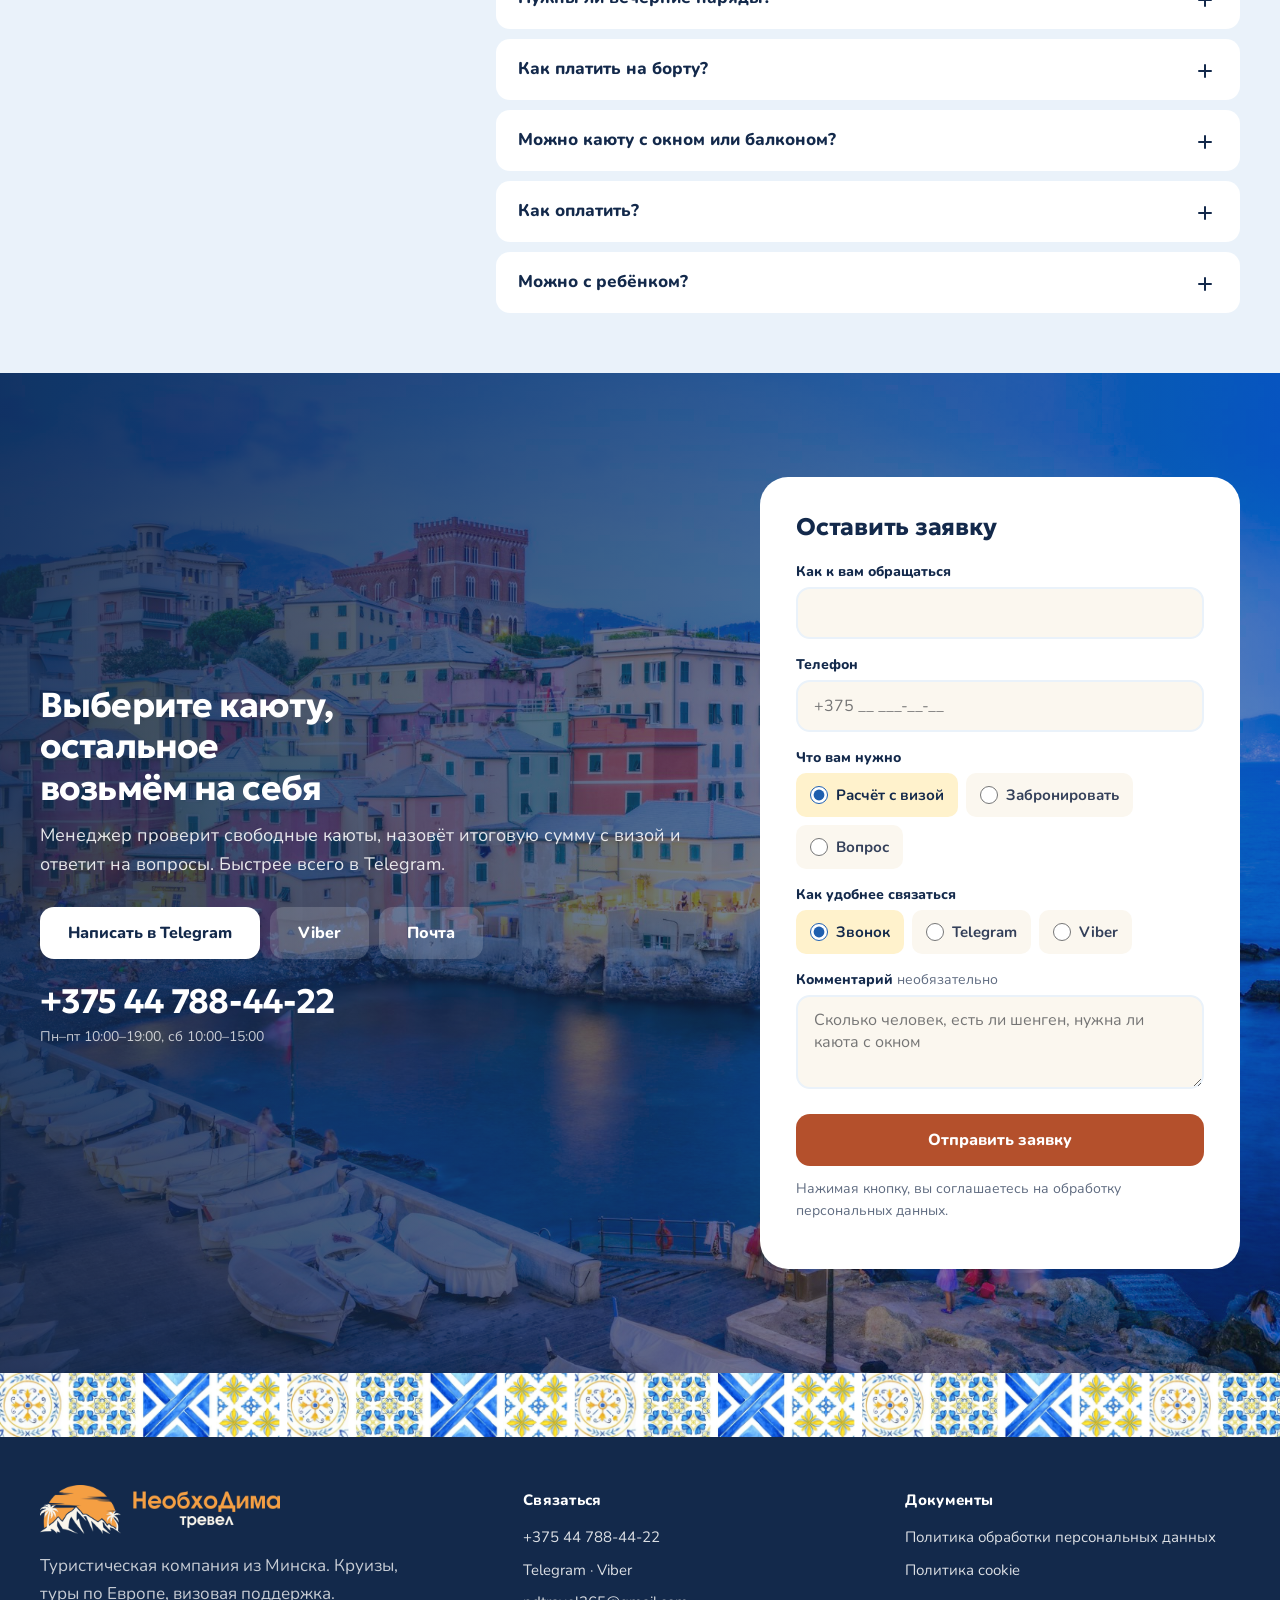
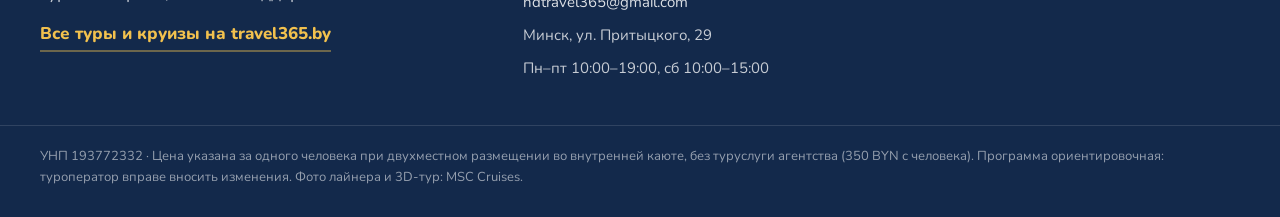
==== commit 31547671: "Скруглённые кнопки, дата на первом экране без рамки" ====
--- a/index.html
+++ b/index.html
@@ -16,7 +16,7 @@
 <link rel="preconnect" href="https://fonts.gstatic.com" crossorigin>
 <link href="https://fonts.googleapis.com/css2?family=Geologica:wght@600;700&family=Nunito:wght@400;600;700;800&display=swap" rel="stylesheet">
 <link rel="preload" as="image" href="img/u/tarragona-town.jpg">
-<link rel="stylesheet" href="css/styles.css?v=21">
+<link rel="stylesheet" href="css/styles.css?v=24">
 <script type="application/ld+json">{"@context": "https://schema.org", "@graph": [{"@type": "TouristTrip", "name": "Круиз по Средиземному морю на MSC Musica, 15–22 апреля 2027", "description": "Таррагона, Марсель, Генуя, Рим, Палермо, Ибица и Валенсия. Перелёты из Варшавы, ночь в Барселоне, 7 ночей на MSC Musica, менеджер с группой.", "touristType": "Туристы из Беларуси", "itinerary": {"@type": "ItemList", "itemListElement": [{"@type": "ListItem", "position": 1, "item": {"@type": "City", "name": "Таррагона"}}, {"@type": "ListItem", "position": 2, "item": {"@type": "City", "name": "Марсель"}}, {"@type": "ListItem", "position": 3, "item": {"@type": "City", "name": "Генуя"}}, {"@type": "ListItem", "position": 4, "item": {"@type": "City", "name": "Чивитавеккья (Рим)"}}, {"@type": "ListItem", "position": 5, "item": {"@type": "City", "name": "Палермо"}}, {"@type": "ListItem", "position": 6, "item": {"@type": "City", "name": "Ибица"}}, {"@type": "ListItem", "position": 7, "item": {"@type": "City", "name": "Валенсия"}}]}, "provider": {"@type": "TravelAgency", "name": "НеобхоДима Тревел", "telephone": "+375447884422", "address": {"@type": "PostalAddress", "streetAddress": "ул. Притыцкого, 29", "addressLocality": "Минск", "addressCountry": "BY"}}}, {"@type": "FAQPage", "mainEntity": [{"@type": "Question", "name": "Почему не купить круиз напрямую у MSC?", "acceptedAnswer": {"@type": "Answer", "text": "MSC продаёт только сам круиз: каюту, питание и развлечения на борту. Перелёты из Варшавы, ночь в Барселоне, трансфер в порт Таррагоны и визу пришлось бы собирать самостоятельно — и следить, чтобы всё совпало по датам. У нас это уже состыковано в один тур. А ещё с группой едет менеджер, который говорит по-русски: встретит в Варшаве, проведёт через посадку на лайнер и будет рядом в портах."}}, {"@type": "Question", "name": "Какая погода в апреле?", "acceptedAnswer": {"@type": "Answer", "text": "Апрель — хорошее время для городов: не жарко, а толп меньше, чем летом. Днём в портах обычно 17–22 °C, вечером на палубе ветрено и прохладнее. Возьмите ветровку или лёгкую куртку, удобную обувь для прогулок по брусчатке и купальник: на лайнере есть бассейны и джакузи, а в солнечный день можно позагорать на палубе."}}, {"@type": "Question", "name": "Что на борту бесплатно, а что нет?", "acceptedAnswer": {"@type": "Answer", "text": "В цену входят: завтрак, обед и ужин в основных ресторанах и на шведском столе, вечерние шоу в театре, бассейны, джакузи, спортзал, а также портовые и сервисные сборы лайнера — на борту за них доплачивать не нужно. Отдельно оплачиваются напитки, тематические рестораны, спа, фото, казино и экскурсии в портах. Если любите кофе, вино или коктейли, иногда выгоднее заранее взять пакет напитков — менеджер подскажет, стоит ли."}}, {"@type": "Question", "name": "Как добраться из Минска до Варшавы?", "acceptedAnswer": {"@type": "Answer", "text": "Дорога до Варшавы в цену не входит: добираетесь удобным для себя способом. 14 апреля группа встречается с менеджером в Варшаве и вместе летит в Барселону."}}, {"@type": "Question", "name": "Нужны ли вечерние наряды?", "acceptedAnswer": {"@type": "Answer", "text": "Днём — свободная одежда: шорты, сарафаны, кроссовки. Вечером в ресторанах принято выглядеть чуть наряднее, без пляжной одежды. За неделю обычно бывает один-два гала-вечера: платье или костюм, рубашка с брюками; смокинг не обязателен, но в шортах и шлёпанцах в ресторан в такой вечер не пускают. А ещё в программе MSC обычно есть Белая вечеринка — гости приходят в белом и танцуют до ночи. Положите в чемодан что-нибудь белое: платье, блузку или рубашку — из этого вечера получаются самые красивые фото круиза."}}, {"@type": "Question", "name": "Как платить на борту?", "acceptedAnswer": {"@type": "Answer", "text": "Наличные на борту почти не нужны: все покупки записываются на круизную карту — она же ключ от каюты. В первый день карту привязывают к банковской карте Visa или Mastercard либо вносят наличный депозит в евро на ресепшене. Если ваша карта не пройдёт, депозит — надёжный вариант: неизрасходованный остаток вернут наличными в последнее утро. Расходы видно в приложении MSC for Me, а с настройкой карты в день посадки поможет менеджер."}}, {"@type": "Question", "name": "Можно каюту с окном или балконом?", "acceptedAnswer": {"@type": "Answer", "text": "Да. Кроме внутренней каюты, на лайнере есть каюты с окном и с балконом — их фото в блоке «Где вы будете просыпаться» выше. Доплата зависит от категории и от того, сколько кают осталось, поэтому менеджер посчитает её на момент бронирования. Чем раньше бронь, тем больше выбор: цены MSC растут по мере того, как лайнер заполняется."}}, {"@type": "Question", "name": "Как оплатить?", "acceptedAnswer": {"@type": "Answer", "text": "Цена указана в евро, оплачиваете в белорусских рублях. Чтобы закрепить место, вносите предоплату, остаток — по графику до поездки. Сумму предоплаты и даты платежей менеджер назовёт при бронировании."}}, {"@type": "Question", "name": "Можно с ребёнком?", "acceptedAnswer": {"@type": "Answer", "text": "Да. На лайнерах MSC есть детские клубы с аниматорами для разных возрастов, а бассейны и вечерние шоу понравятся всей семье. Стоимость для ребёнка зависит от возраста и каюты — менеджер посчитает. Учтите: ребёнку тоже нужны загранпаспорт и шенгенская виза — оформим их вместе с вашими."}}]}]}</script>
 <script src="js/consent.js?v=1"></script>
 </head>
--- a/css/styles.css
+++ b/css/styles.css
@@ -773,19 +773,19 @@
 @media (max-width:759px){.sx-panel{display:none;grid-area:auto}.sx-panel.on{display:flex}}
 
 /* ===== v13 (18.11.2026): первый экран без обрезки видео, кнопки без «ИИ-жёлтого», отзывы от левого края ===== */
-.btn{border-radius:3px;min-height:52px;padding:0 28px;font:700 14px/1 var(--body);letter-spacing:.08em;text-transform:uppercase}
+.btn{border-radius:14px;min-height:52px;padding:0 28px;font:800 16px/1 var(--body);letter-spacing:0;text-transform:none}
 .btn-sun{background:#B4502C;color:#fff}
 .btn-sun:hover{background:#963F20}
 .pill{background:none;padding:0 0 10px;border-radius:0;border-bottom:1px solid currentColor;font:700 13px/1 var(--body);letter-spacing:.12em;text-transform:uppercase;color:var(--soft);margin:0 0 22px}
-.stick b{background:#B4502C;color:#fff;border-radius:3px;font-weight:700;letter-spacing:.06em;text-transform:uppercase;font-size:13px}
-.mbar .mbar-main{background:#B4502C;color:#fff;border-radius:3px}
+.stick b{background:#B4502C;color:#fff;border-radius:10px;font-weight:800;letter-spacing:0;text-transform:none;font-size:15px}
+.mbar .mbar-main{background:#B4502C;color:#fff;border-radius:10px}
 @media (min-width:1200px){
   .hero{display:flex;align-items:flex-start;height:auto;min-height:0;background:#16283F}
   .hero::before{background:linear-gradient(90deg,rgba(14,26,46,.9) 0,rgba(14,26,46,.72) 34%,rgba(14,26,46,.12) 62%,rgba(14,26,46,0) 100%)}
   .hero-media video{object-fit:cover;object-position:50% 0}
   .hero-in{padding-top:52px;padding-bottom:56px}
   .hero-cap{top:12px;bottom:auto;right:16px;text-shadow:0 1px 4px rgba(0,0,0,.6)}
-  .hero .pill{background:#fff;color:var(--ink);border:0;padding:9px 12px;border-radius:2px}
+  .hero .pill{background:none;color:#fff;border:0;padding:0;border-radius:0;font:700 17px/1.3 var(--body);letter-spacing:0;text-transform:none;text-shadow:0 1px 8px rgba(0,0,0,.45);margin:0 0 18px}
   .hero h1{max-width:14ch;font-size:clamp(40px,3.4vw,54px)}
 }
 @media (max-width:1199px){.hero-media{aspect-ratio:16/9}.hero-media video{object-fit:contain}.hero-cap{top:8px;bottom:auto}}
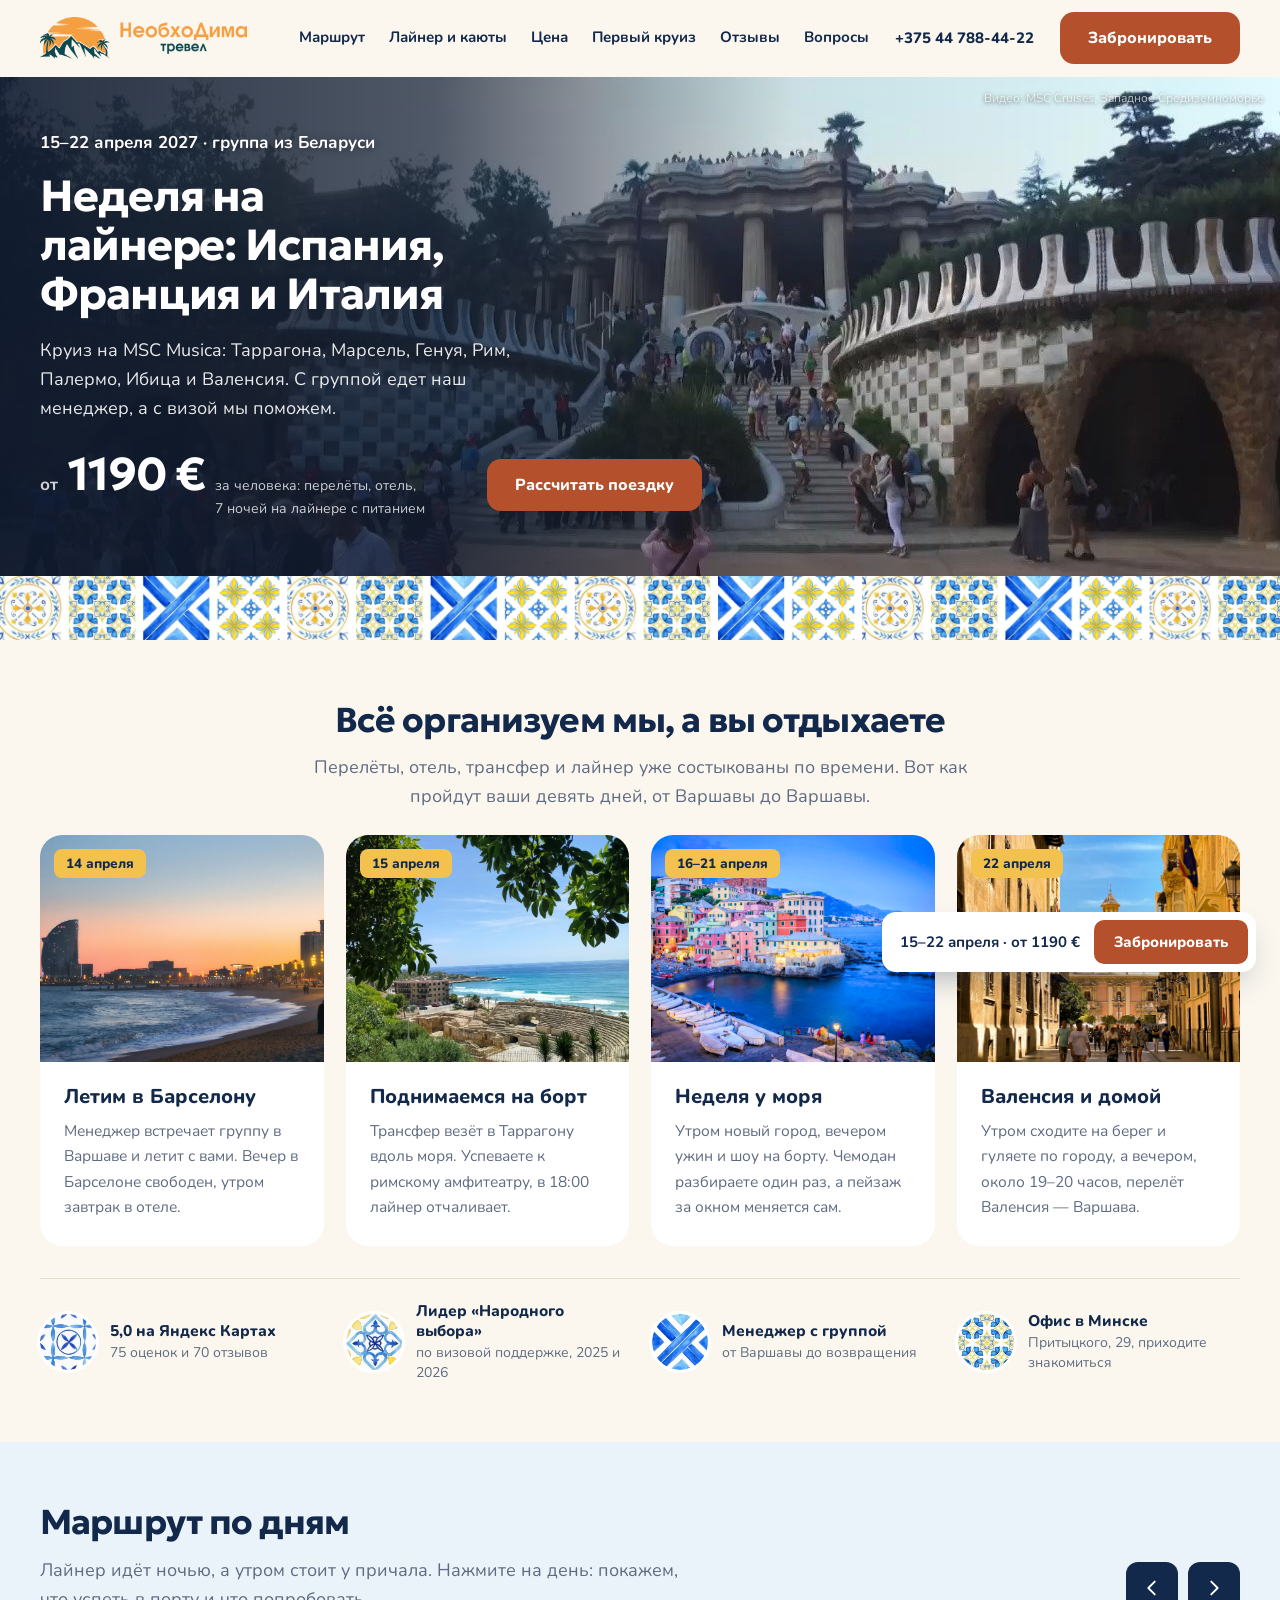
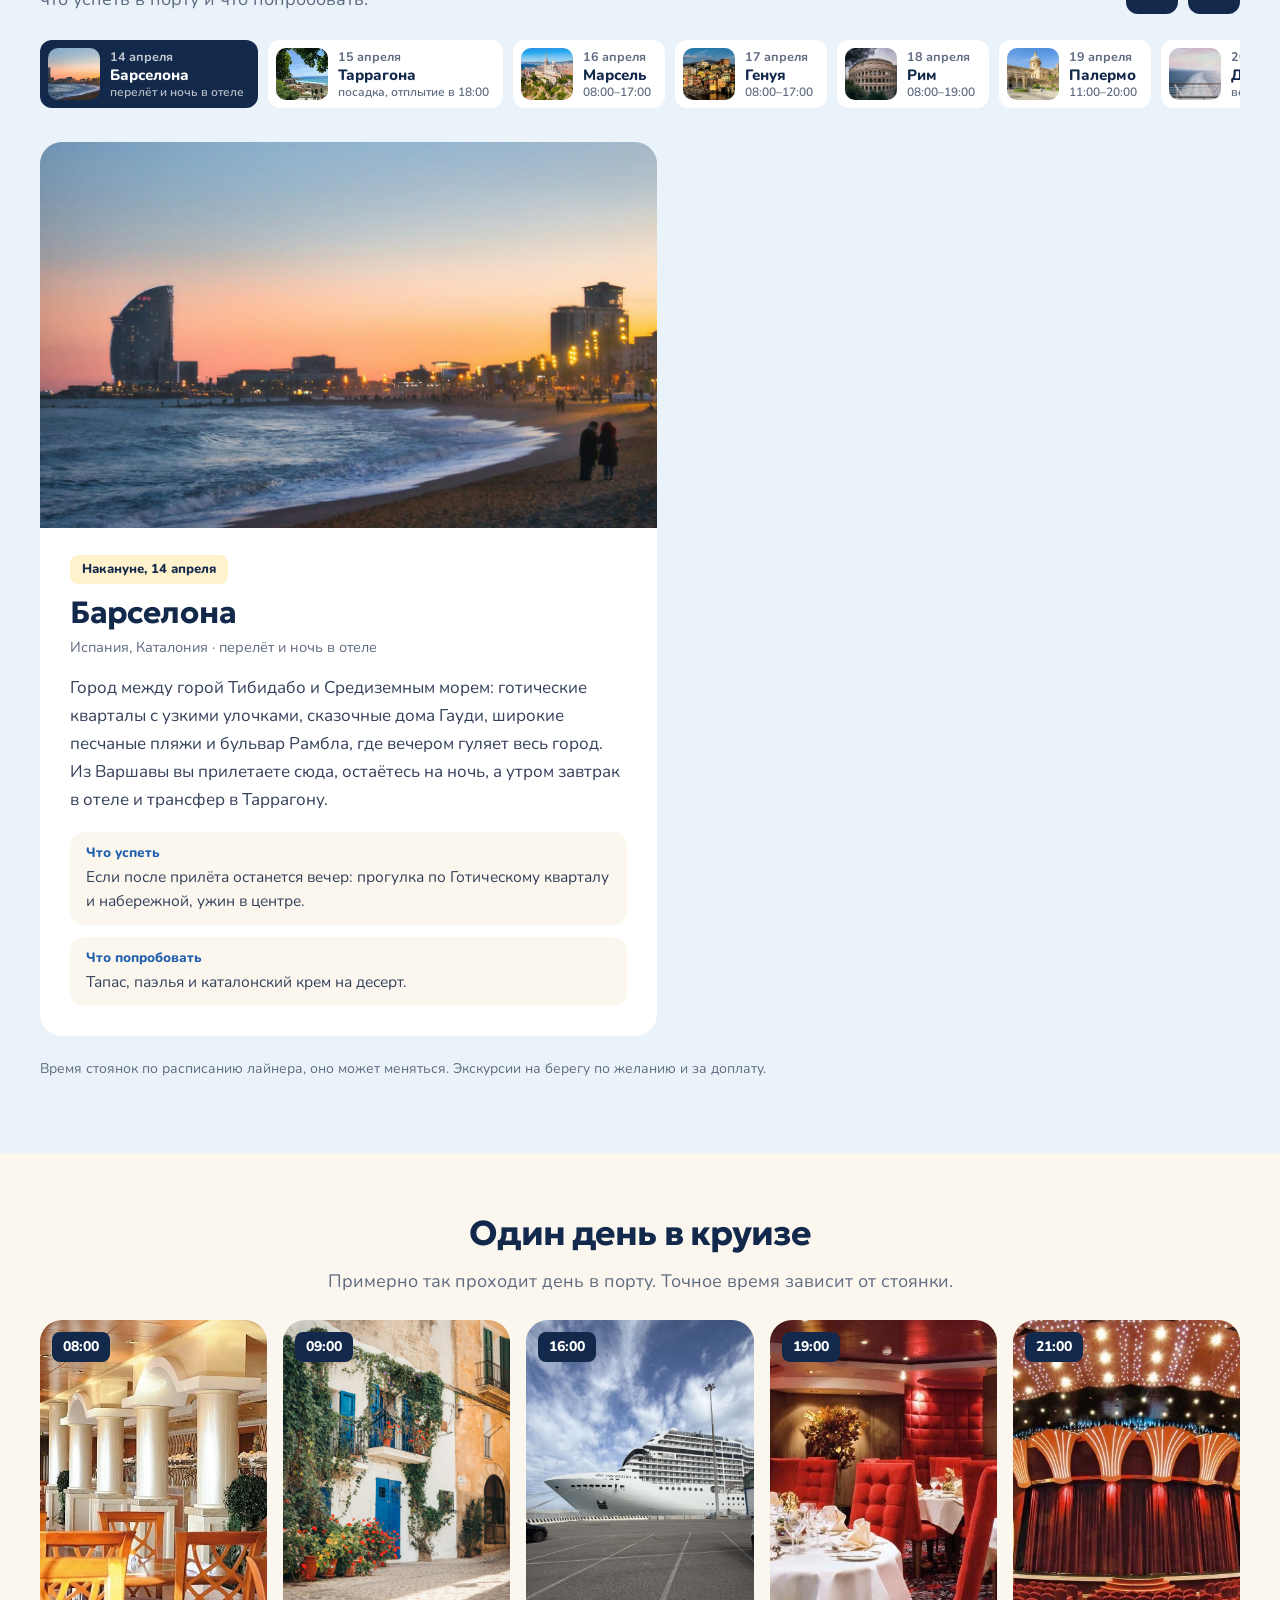
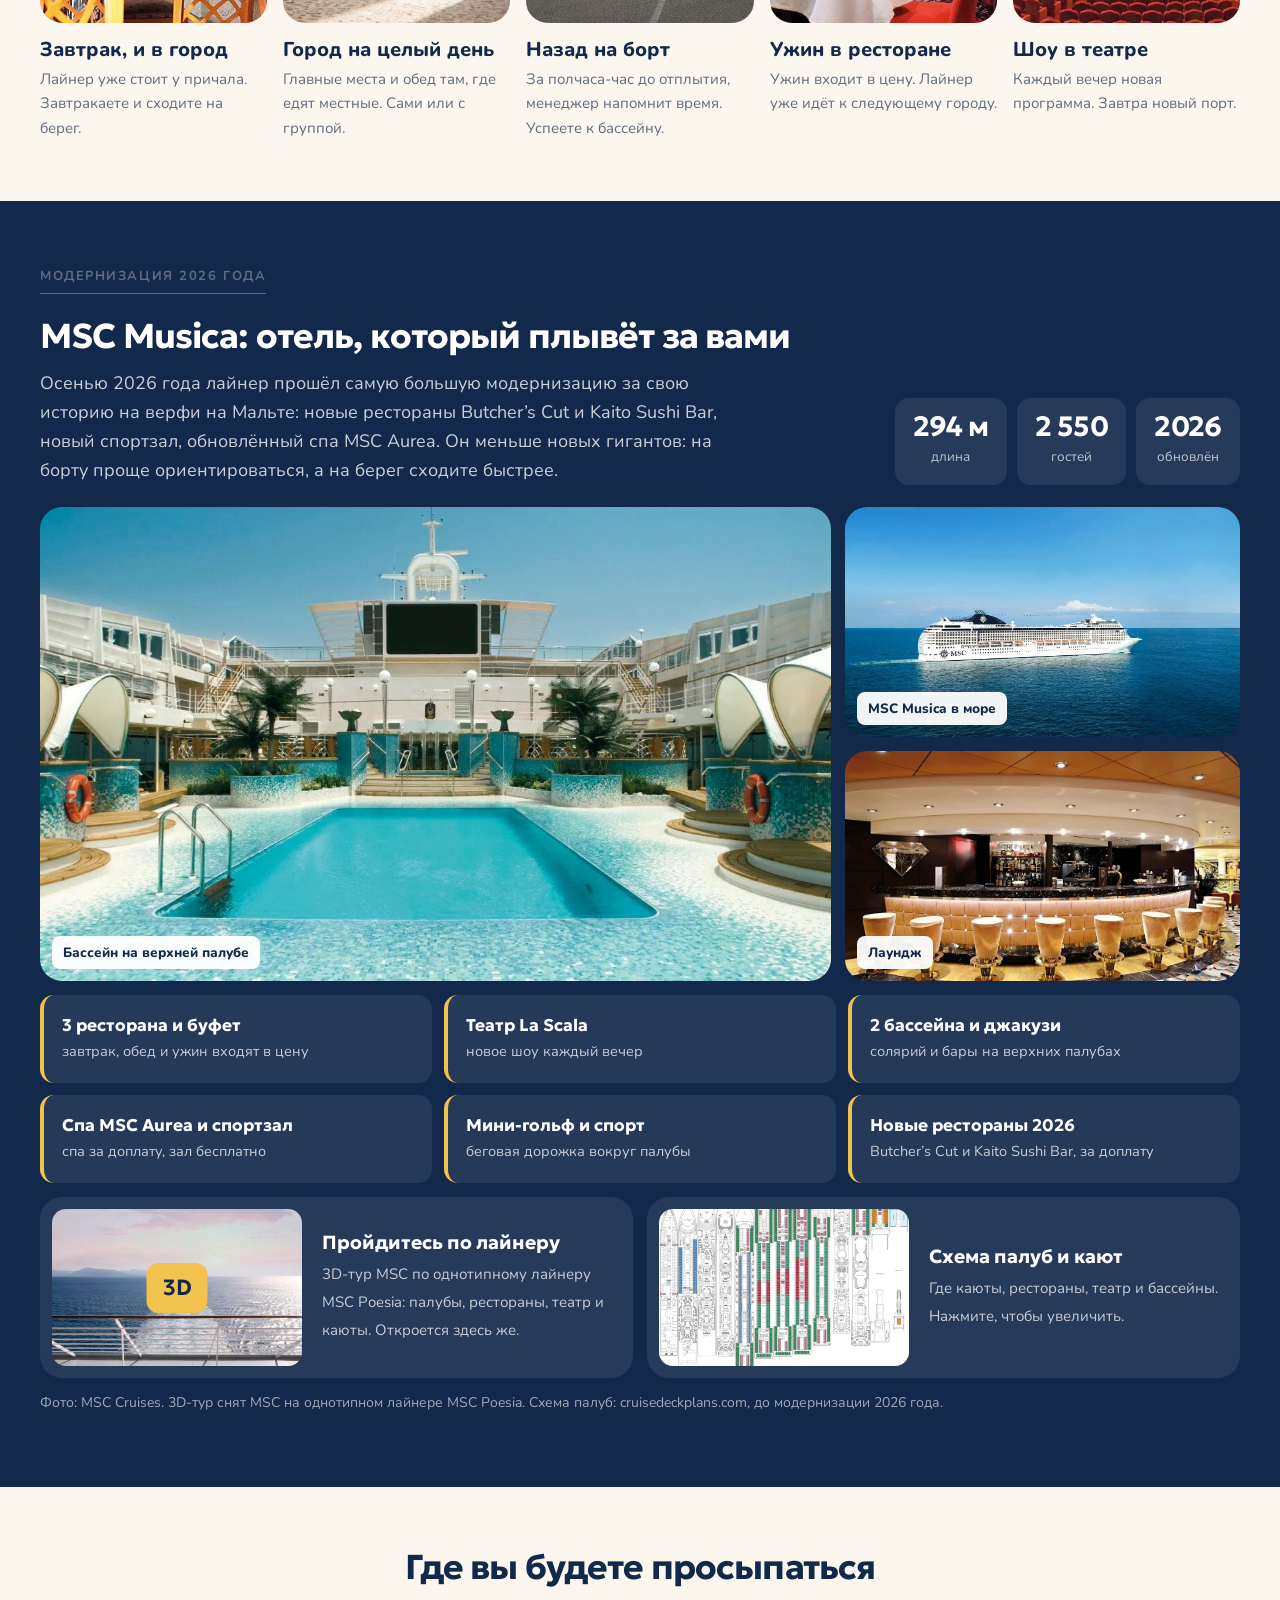
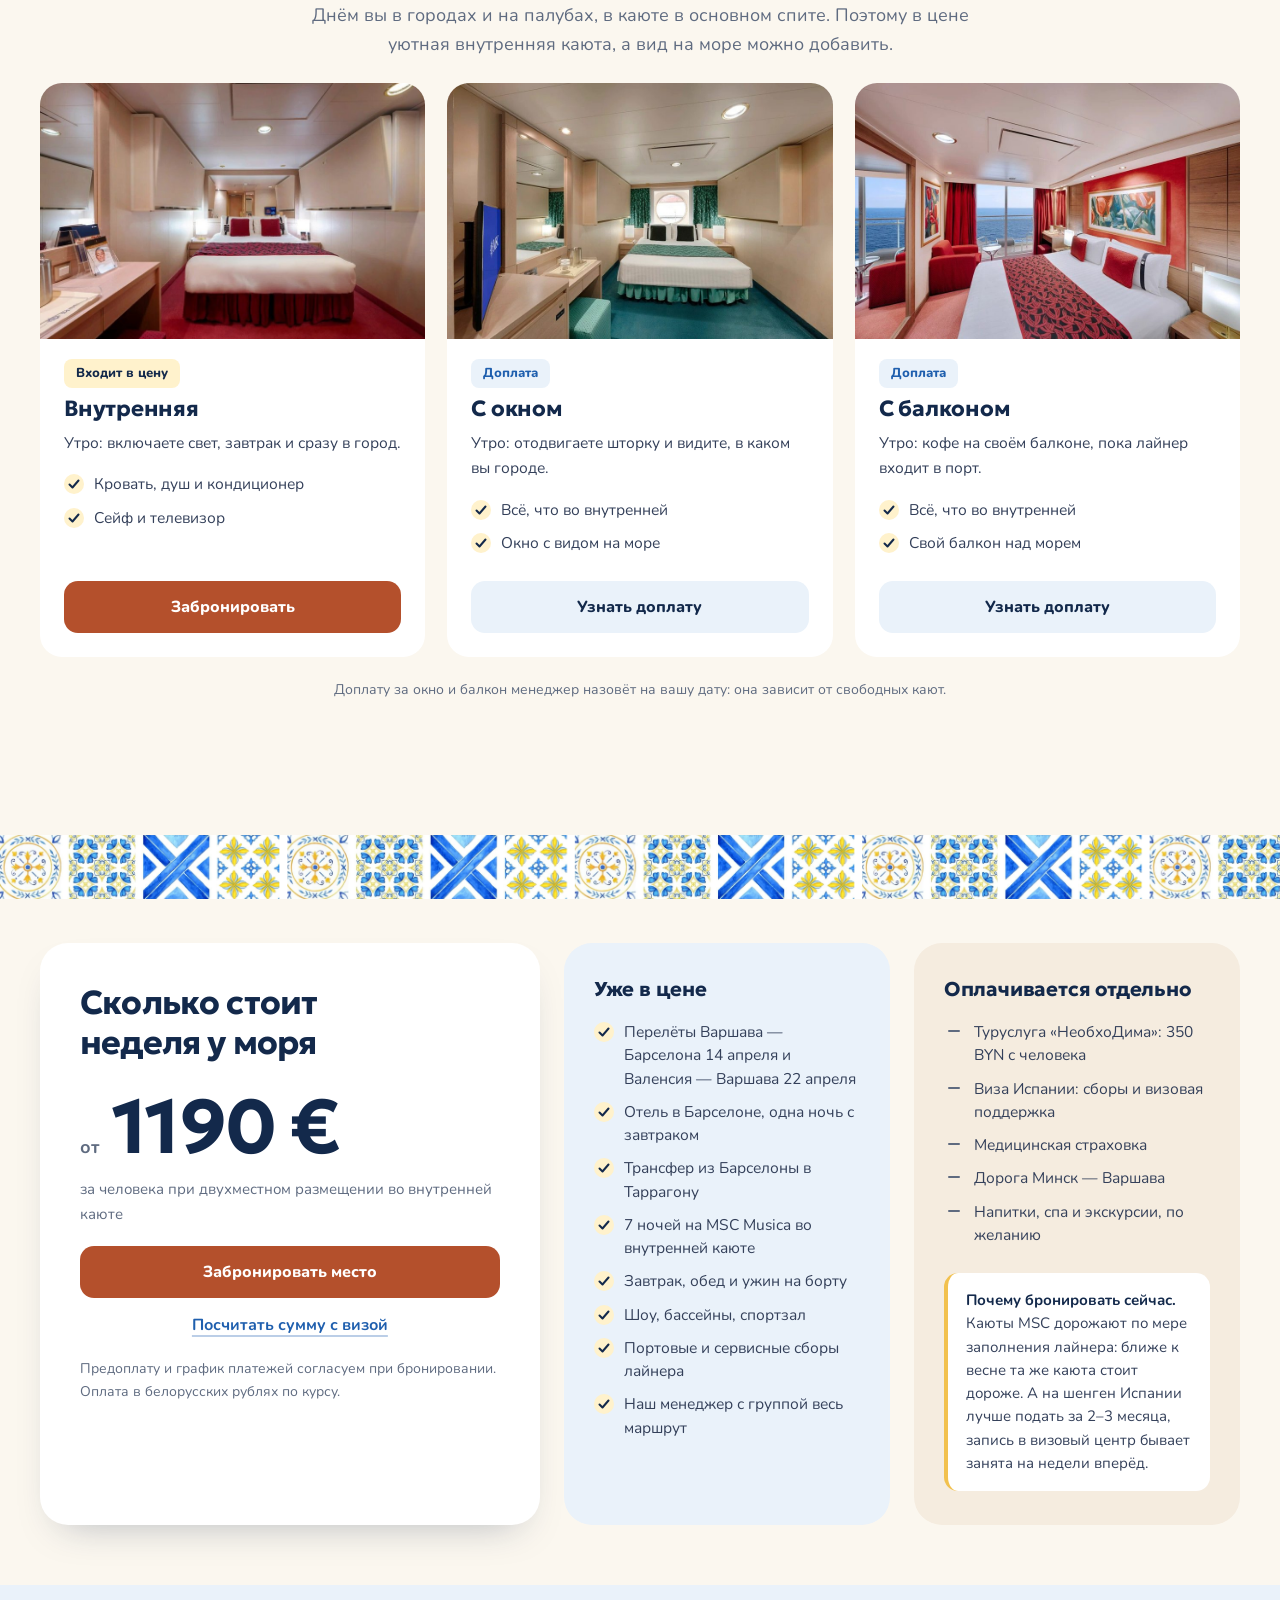
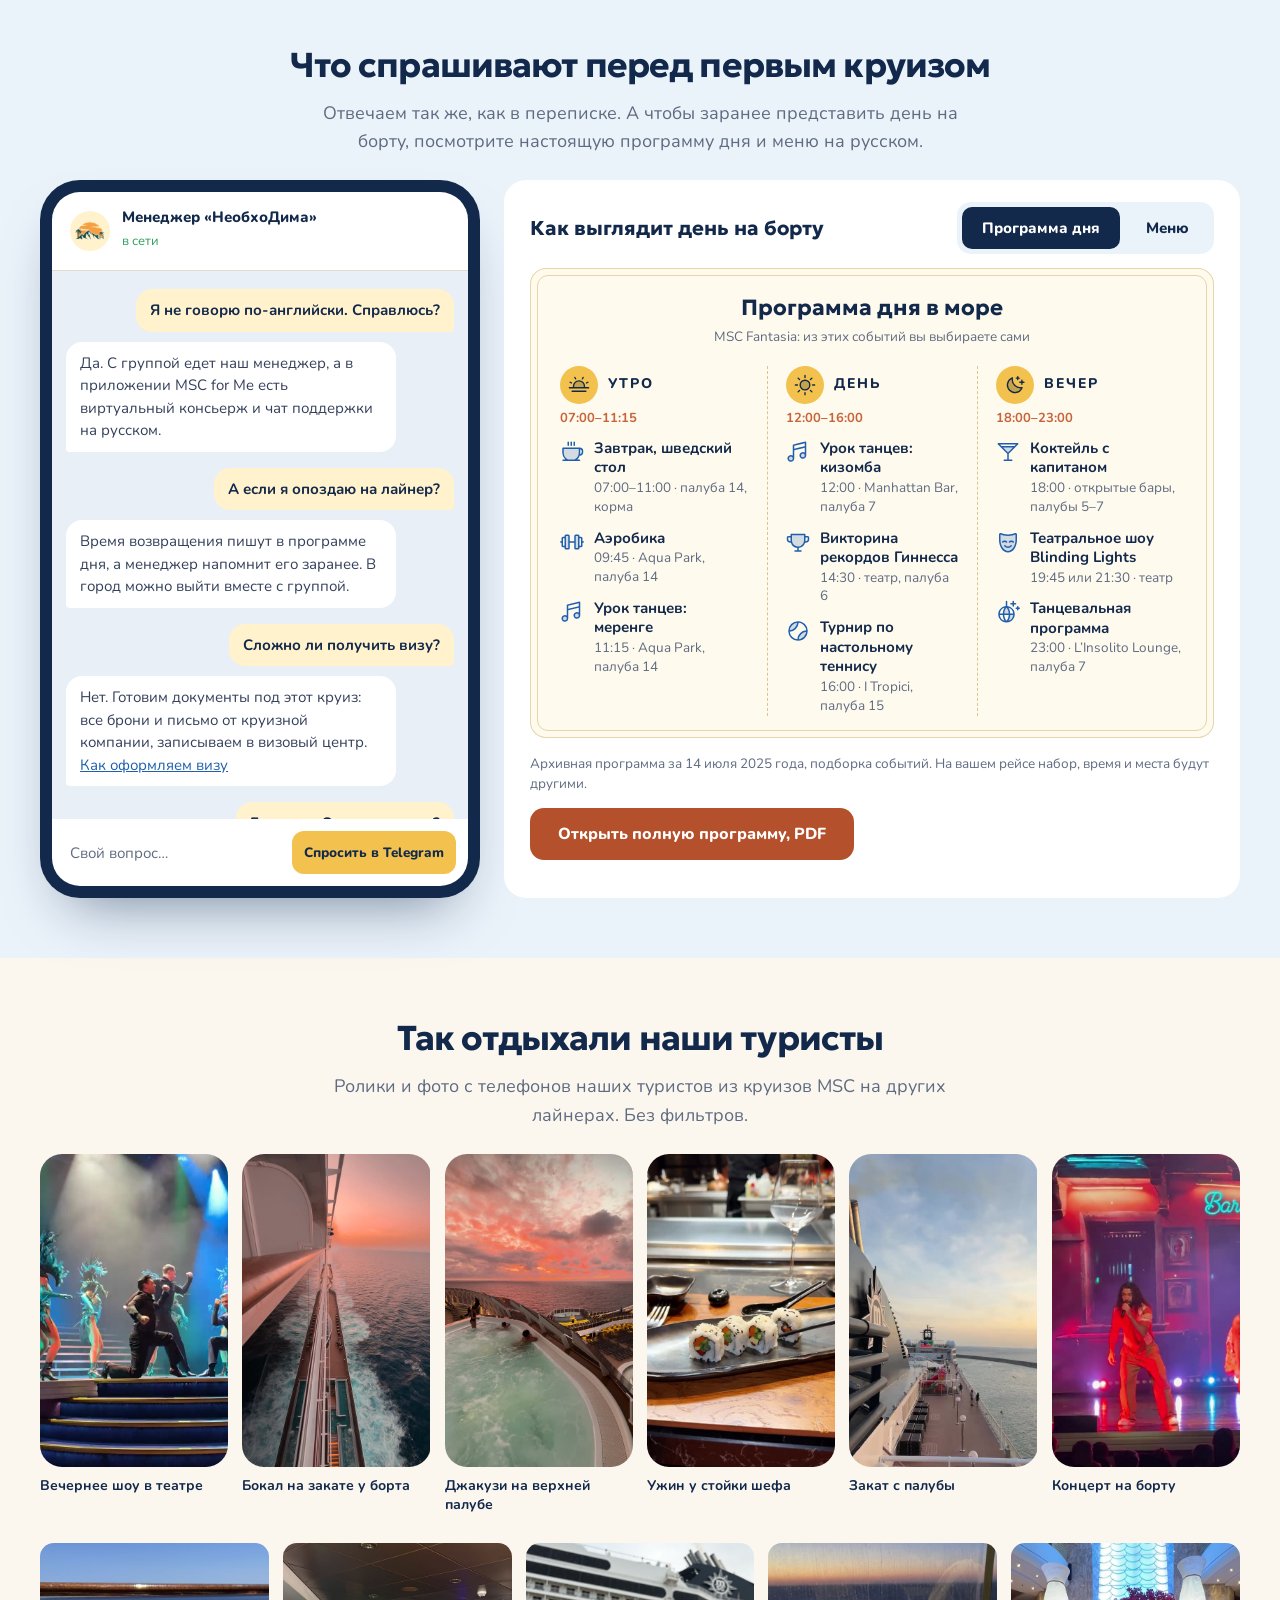
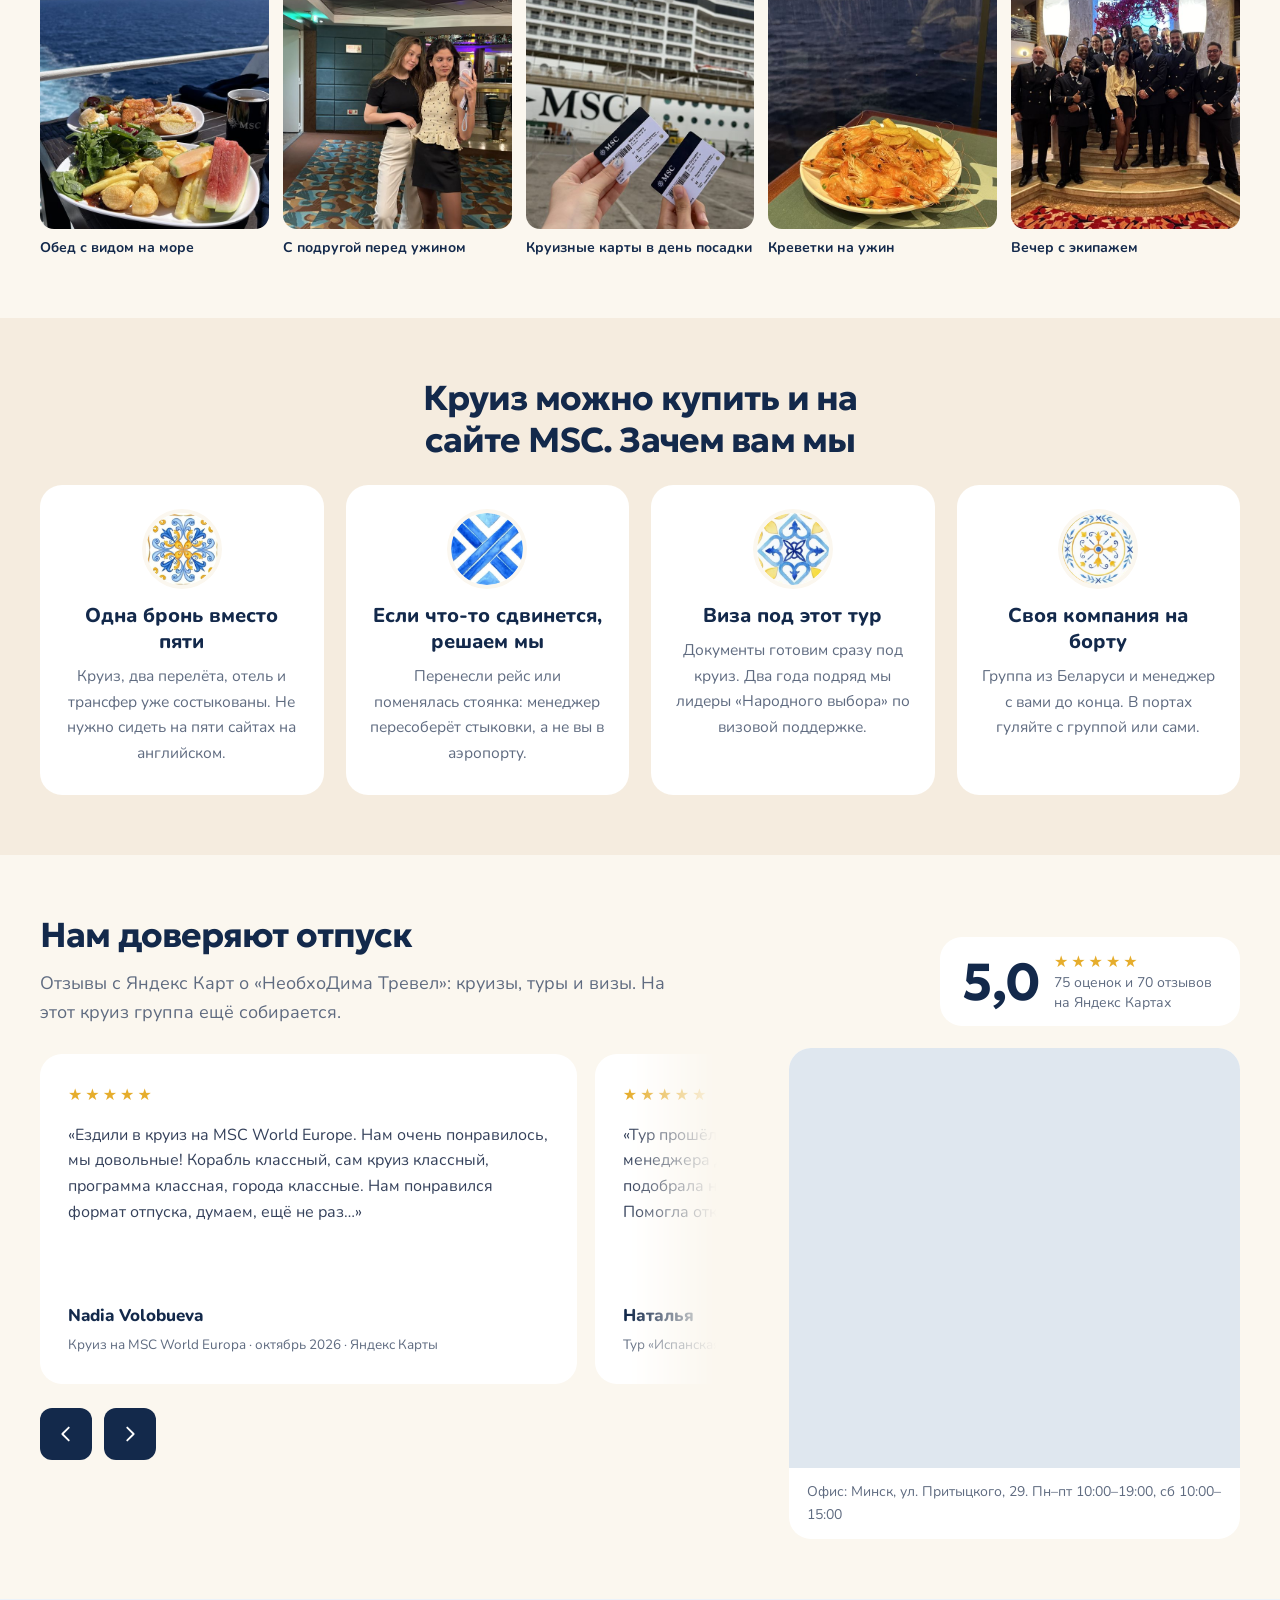
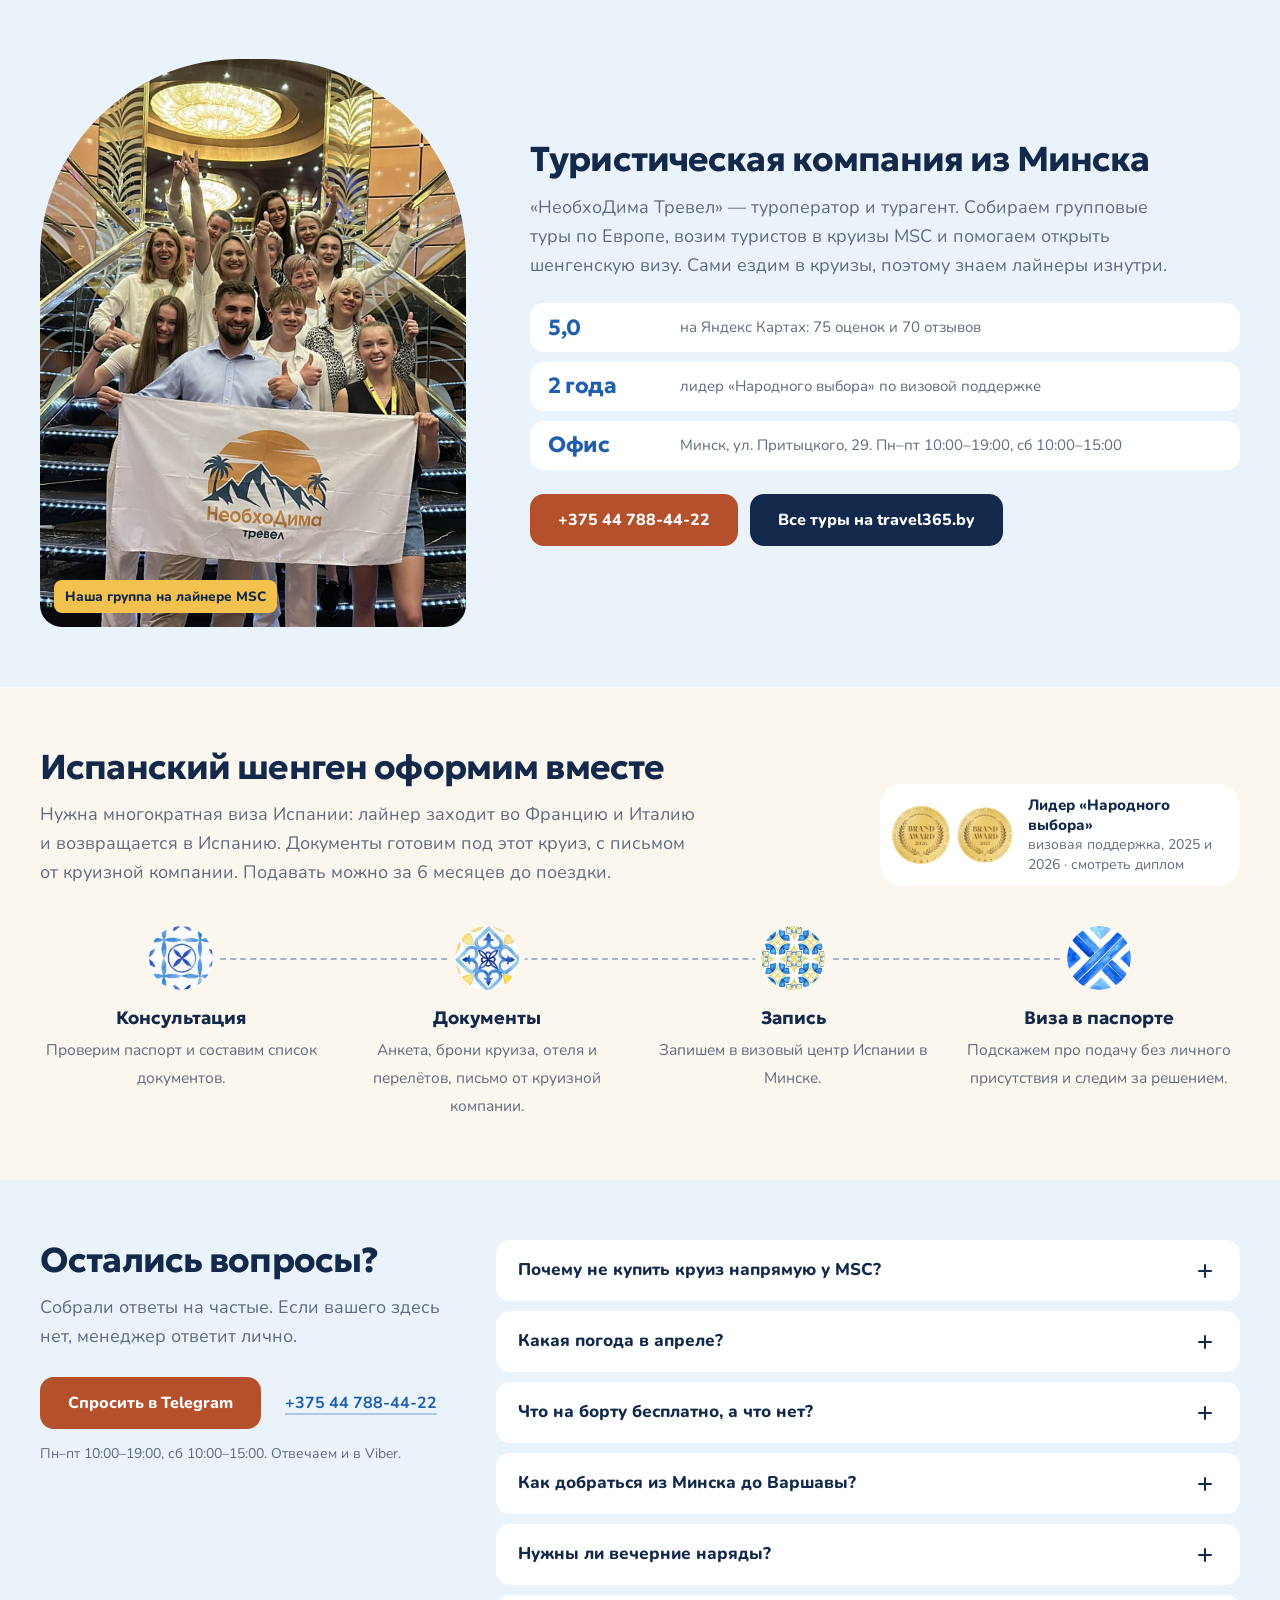
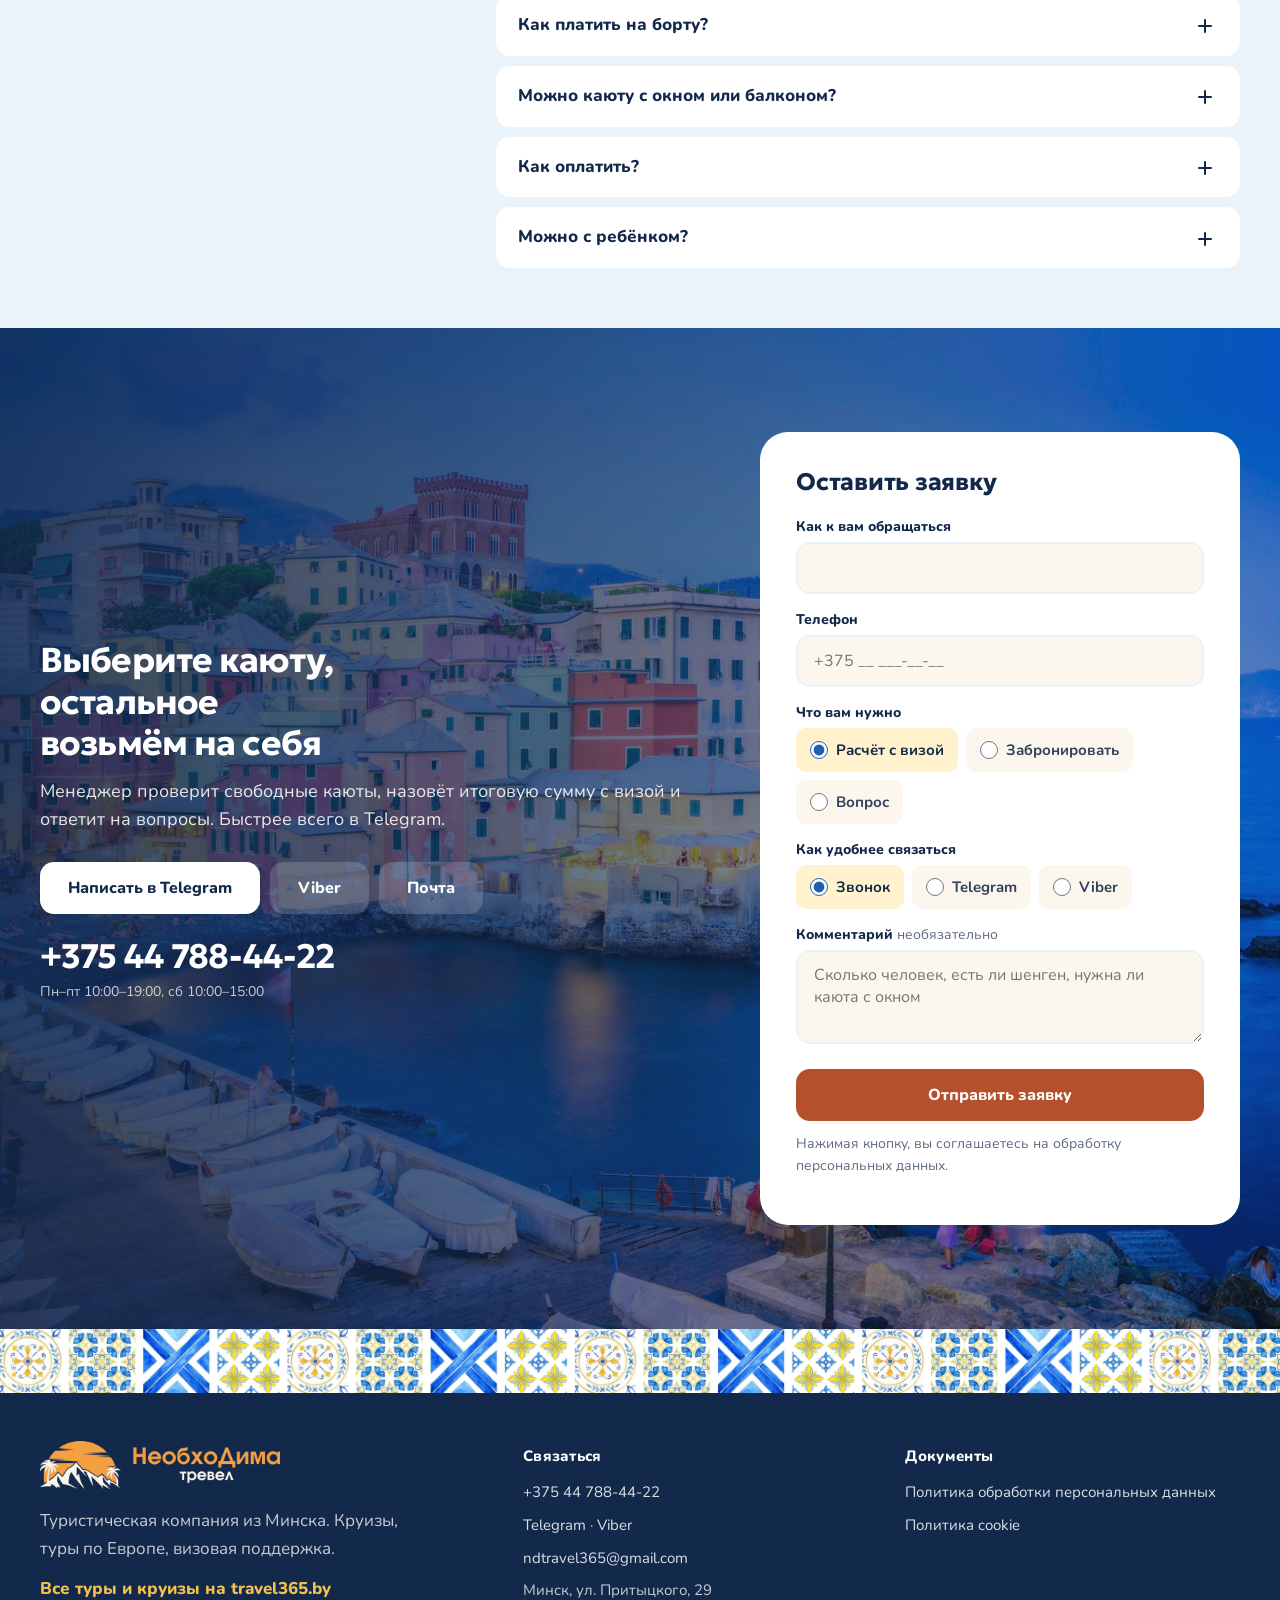
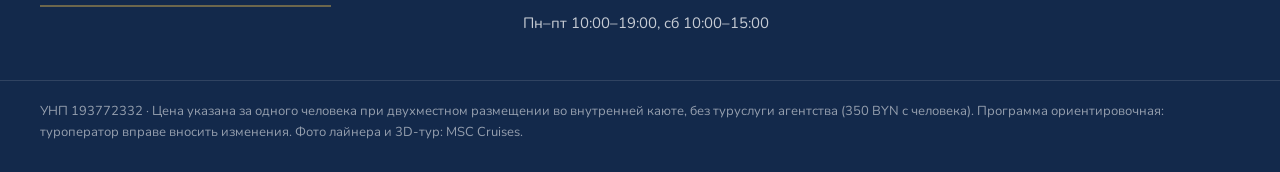
==== commit 3ebdd99a: "Маршрут: описания городов вместо плашки с фактом" ====
--- a/index.html
+++ b/index.html
@@ -535,6 +535,6 @@
   <a class="mbar-main" href="#zayavka" data-want="Забронировать каюту">Забронировать</a>
 </nav>
 
-<script src="js/app.js?v=23"></script>
+<script src="js/app.js?v=25"></script>
 </body>
 </html>
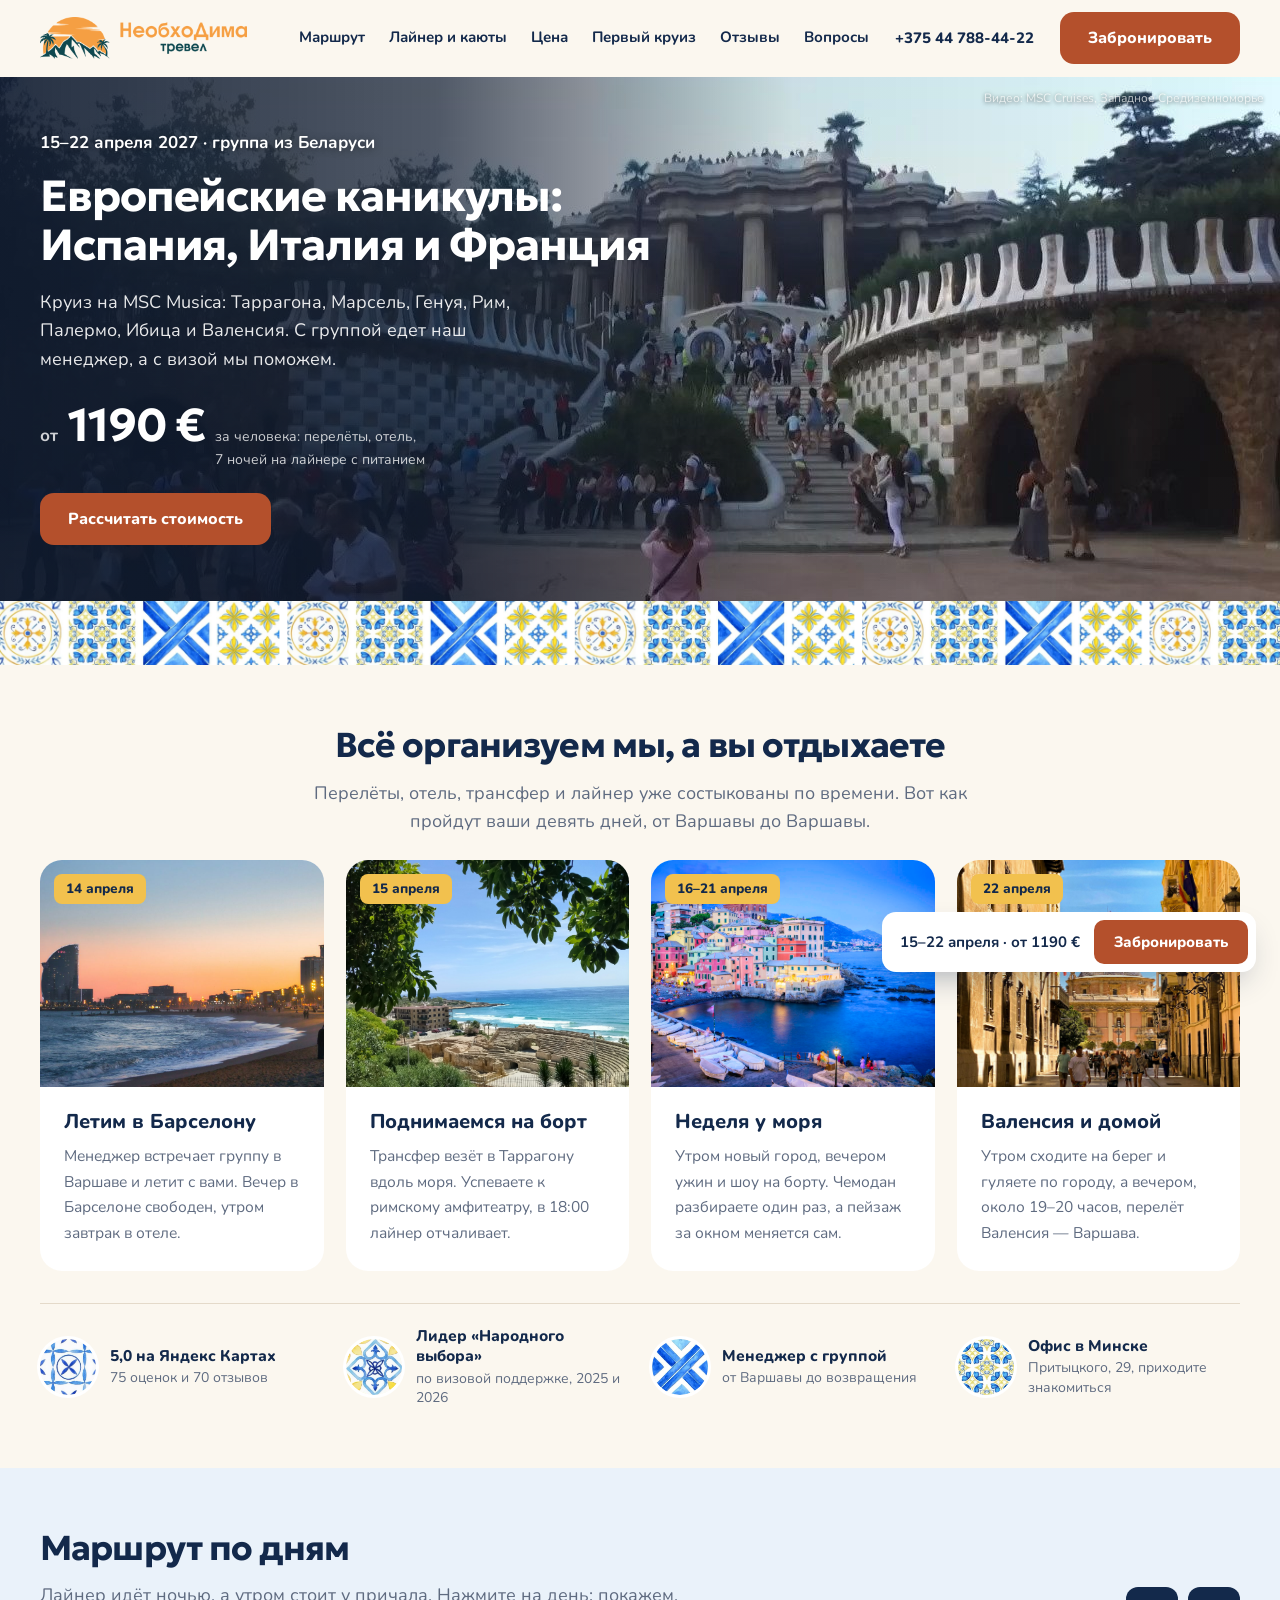
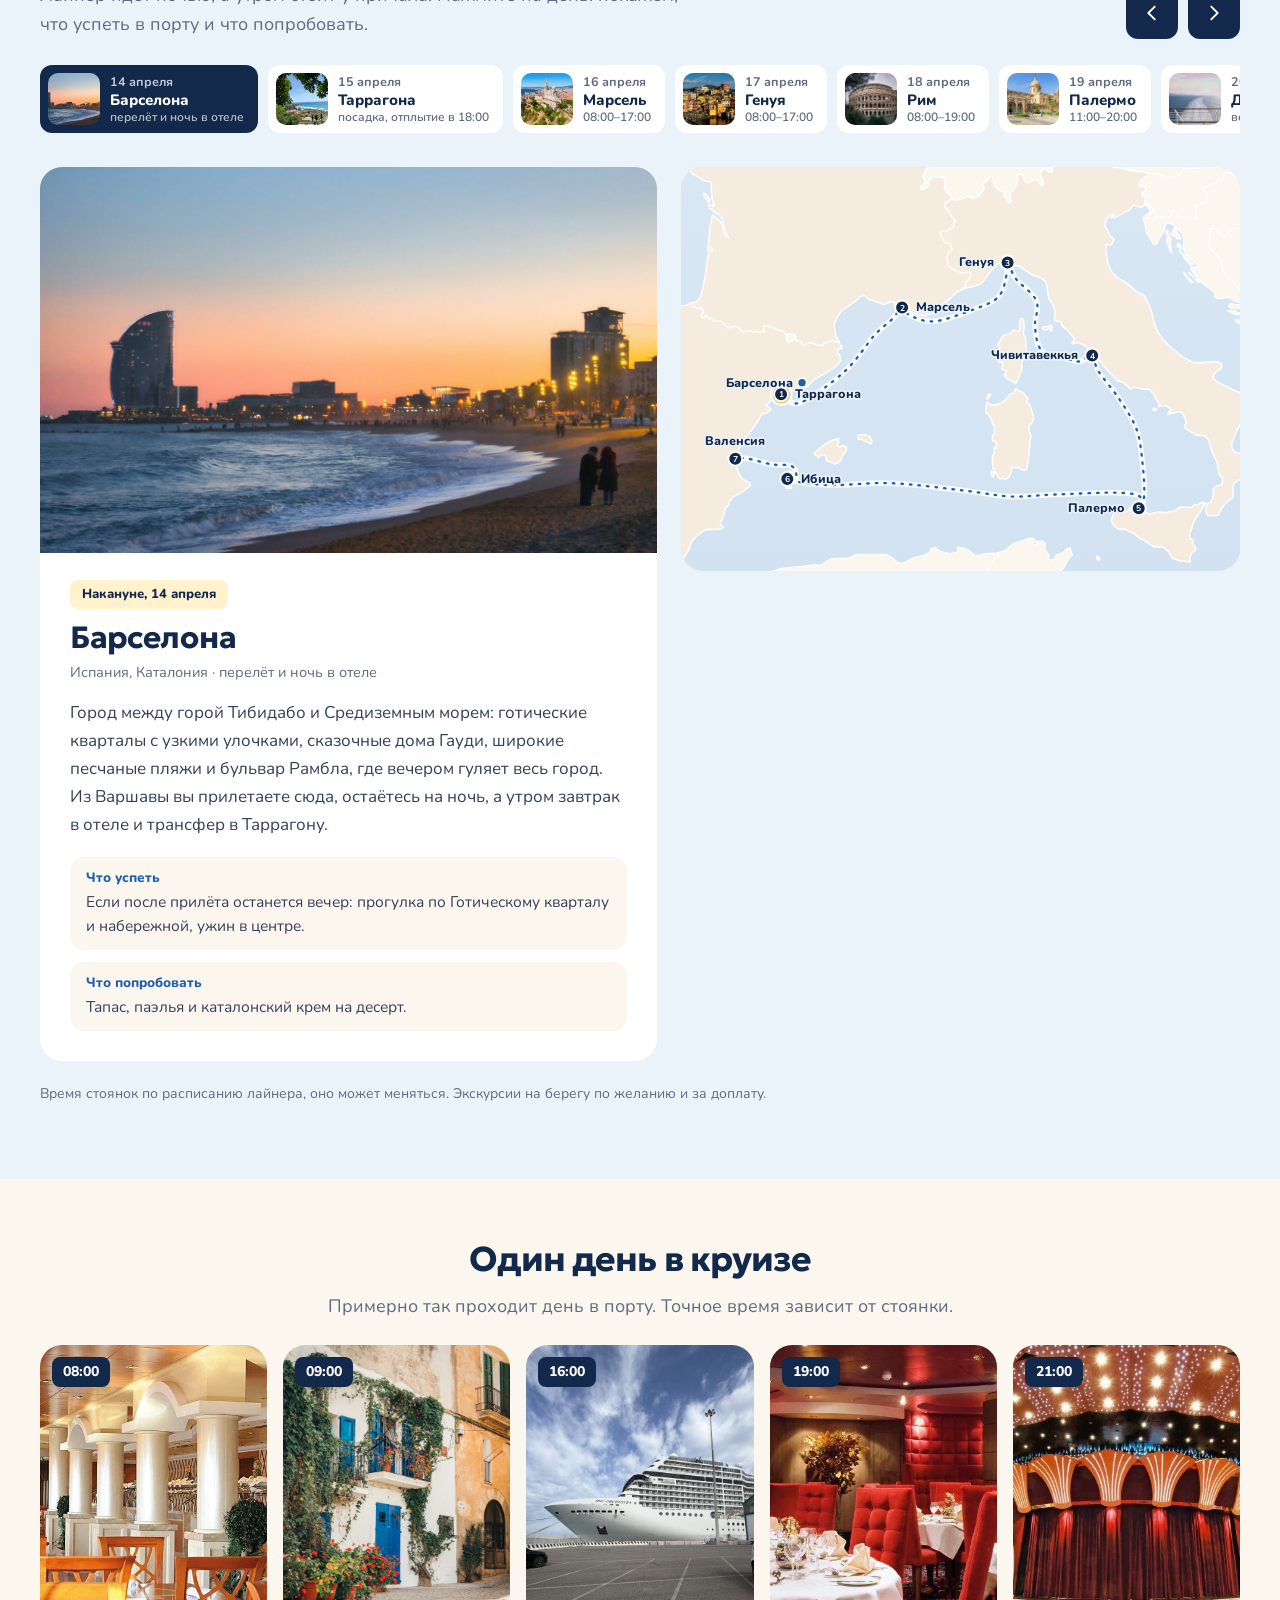
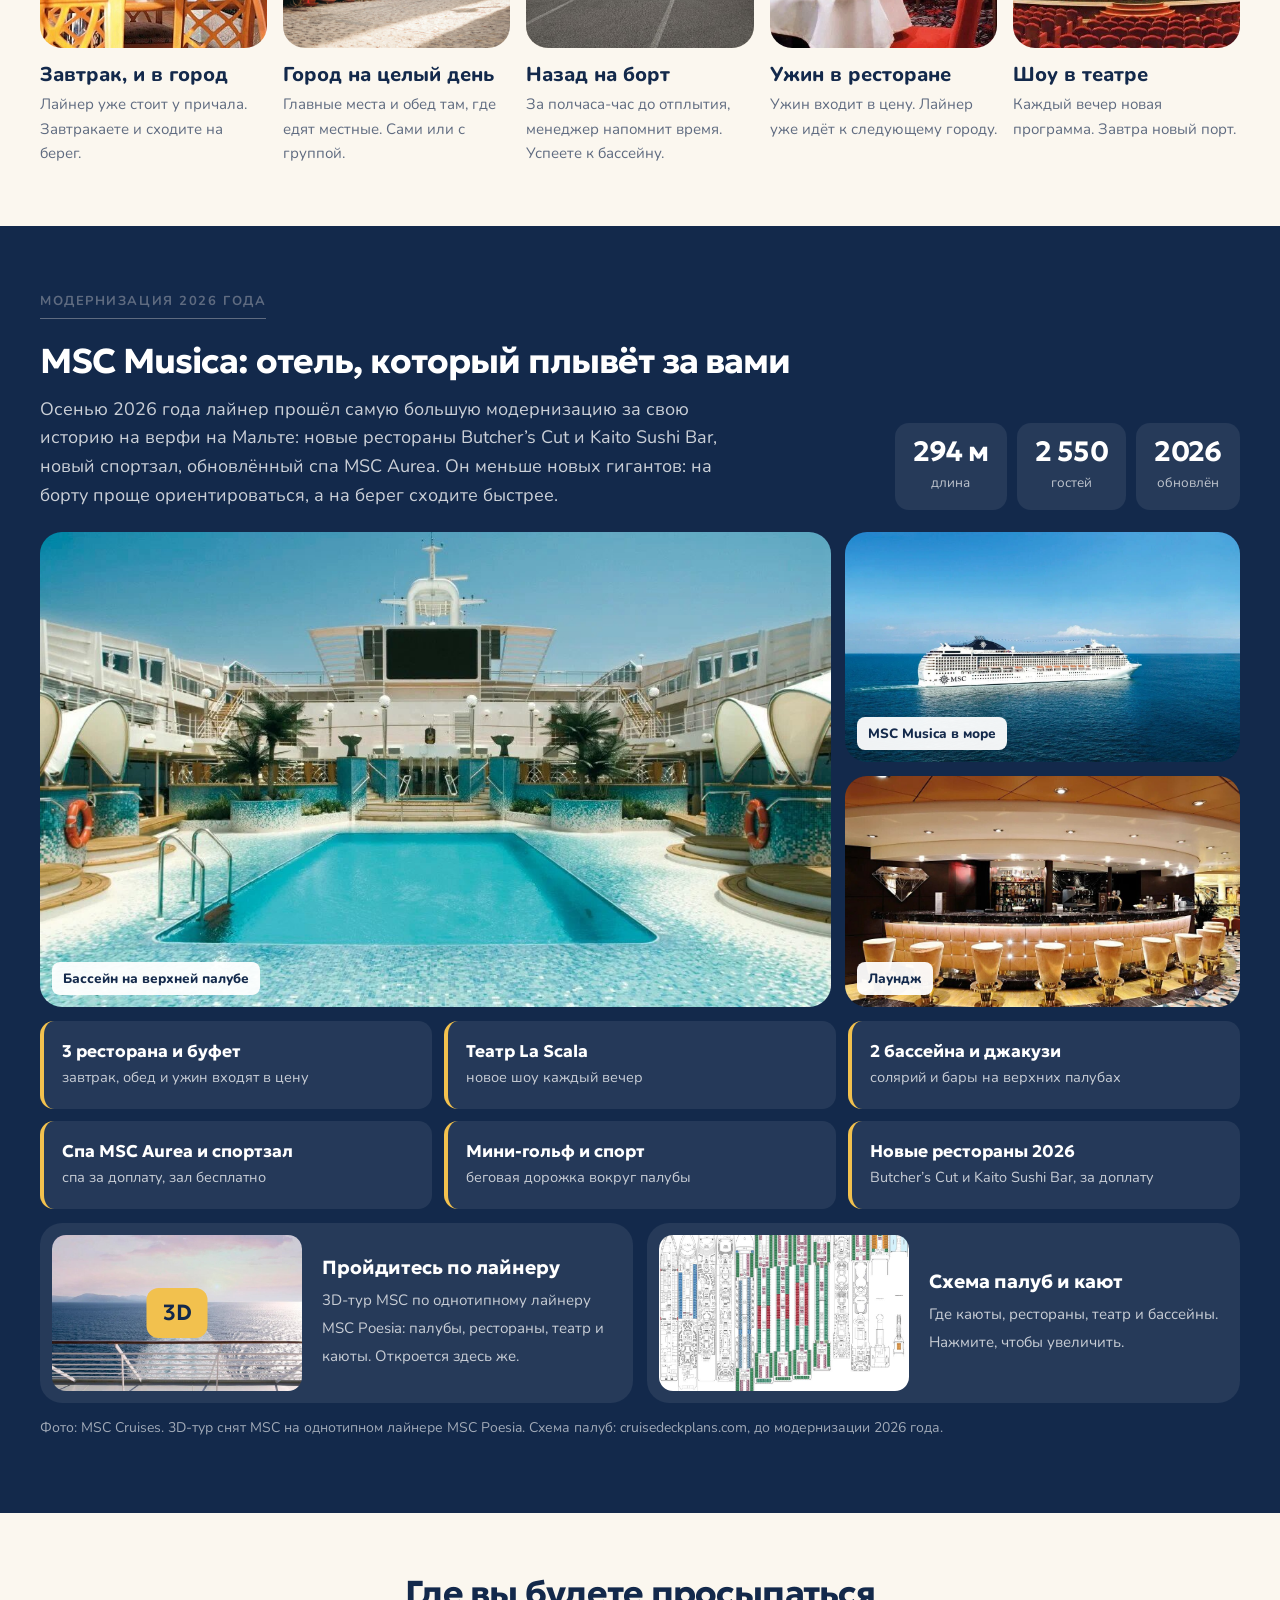
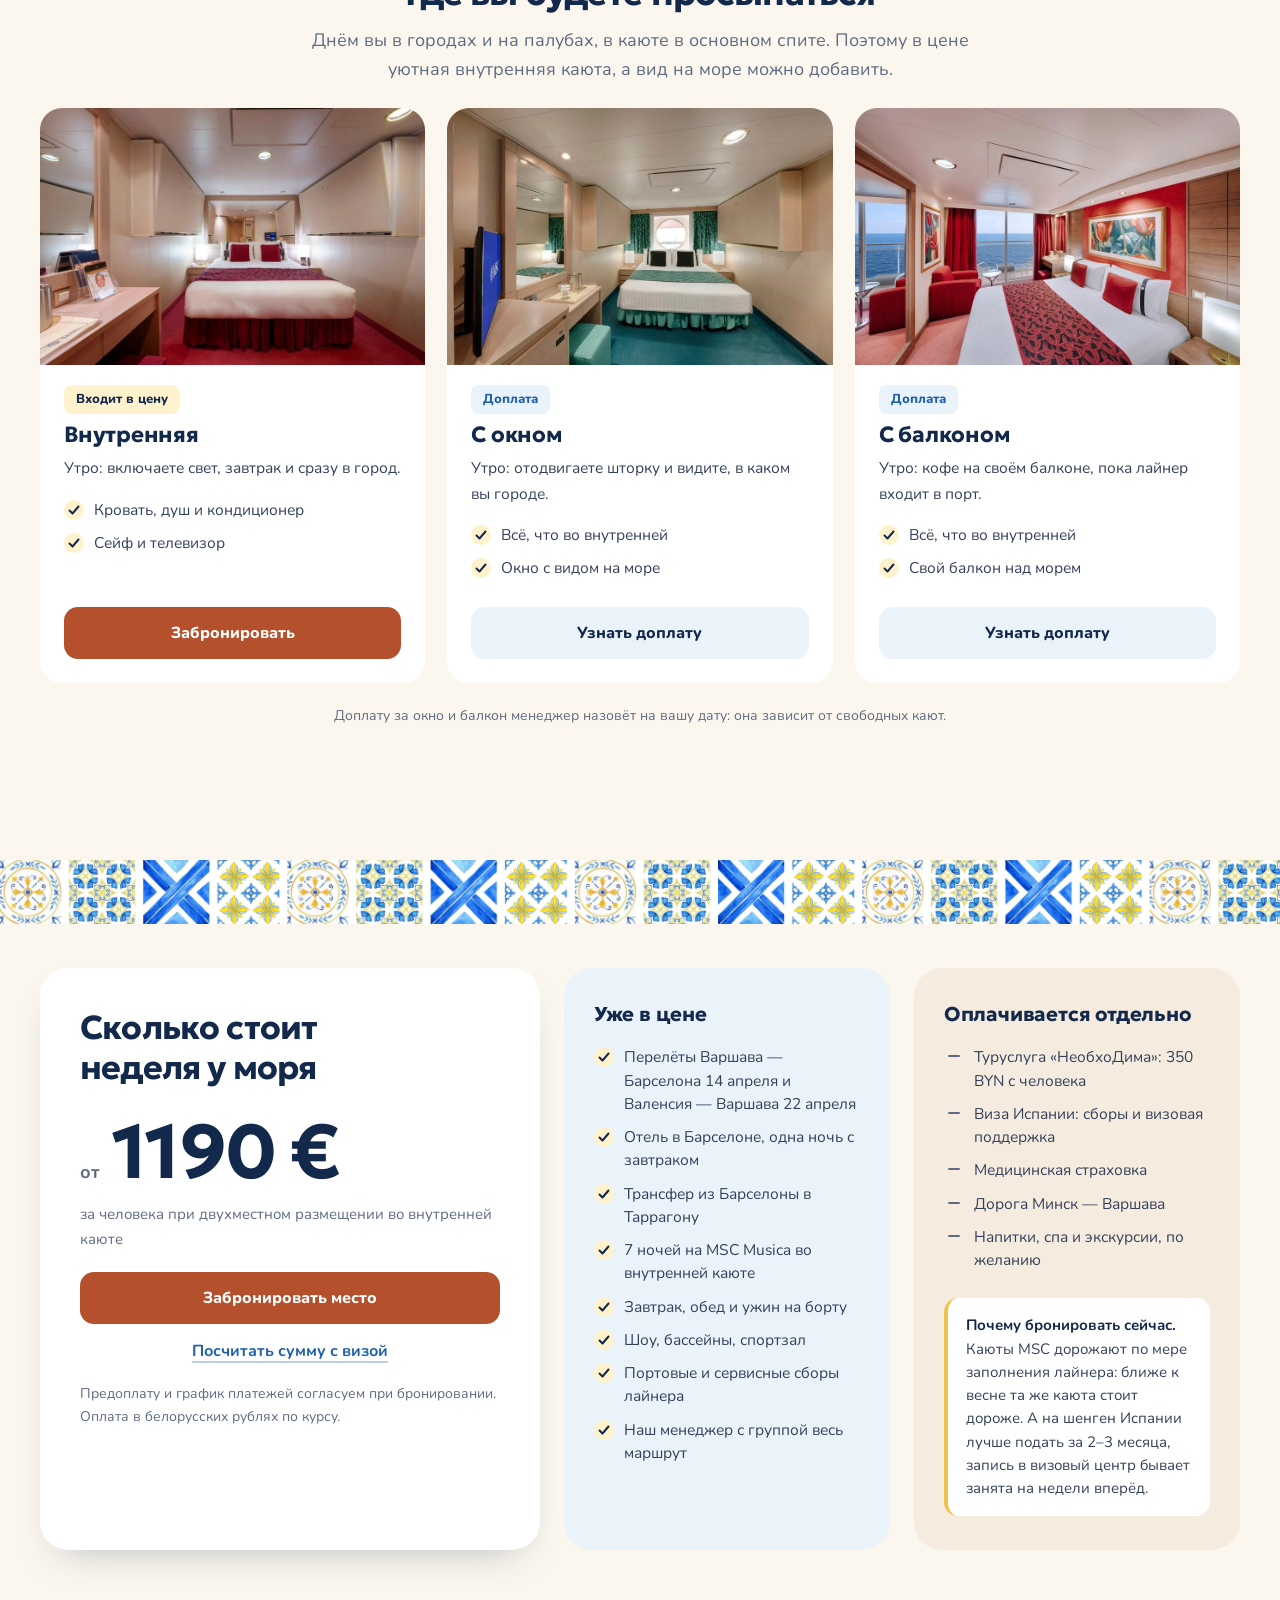
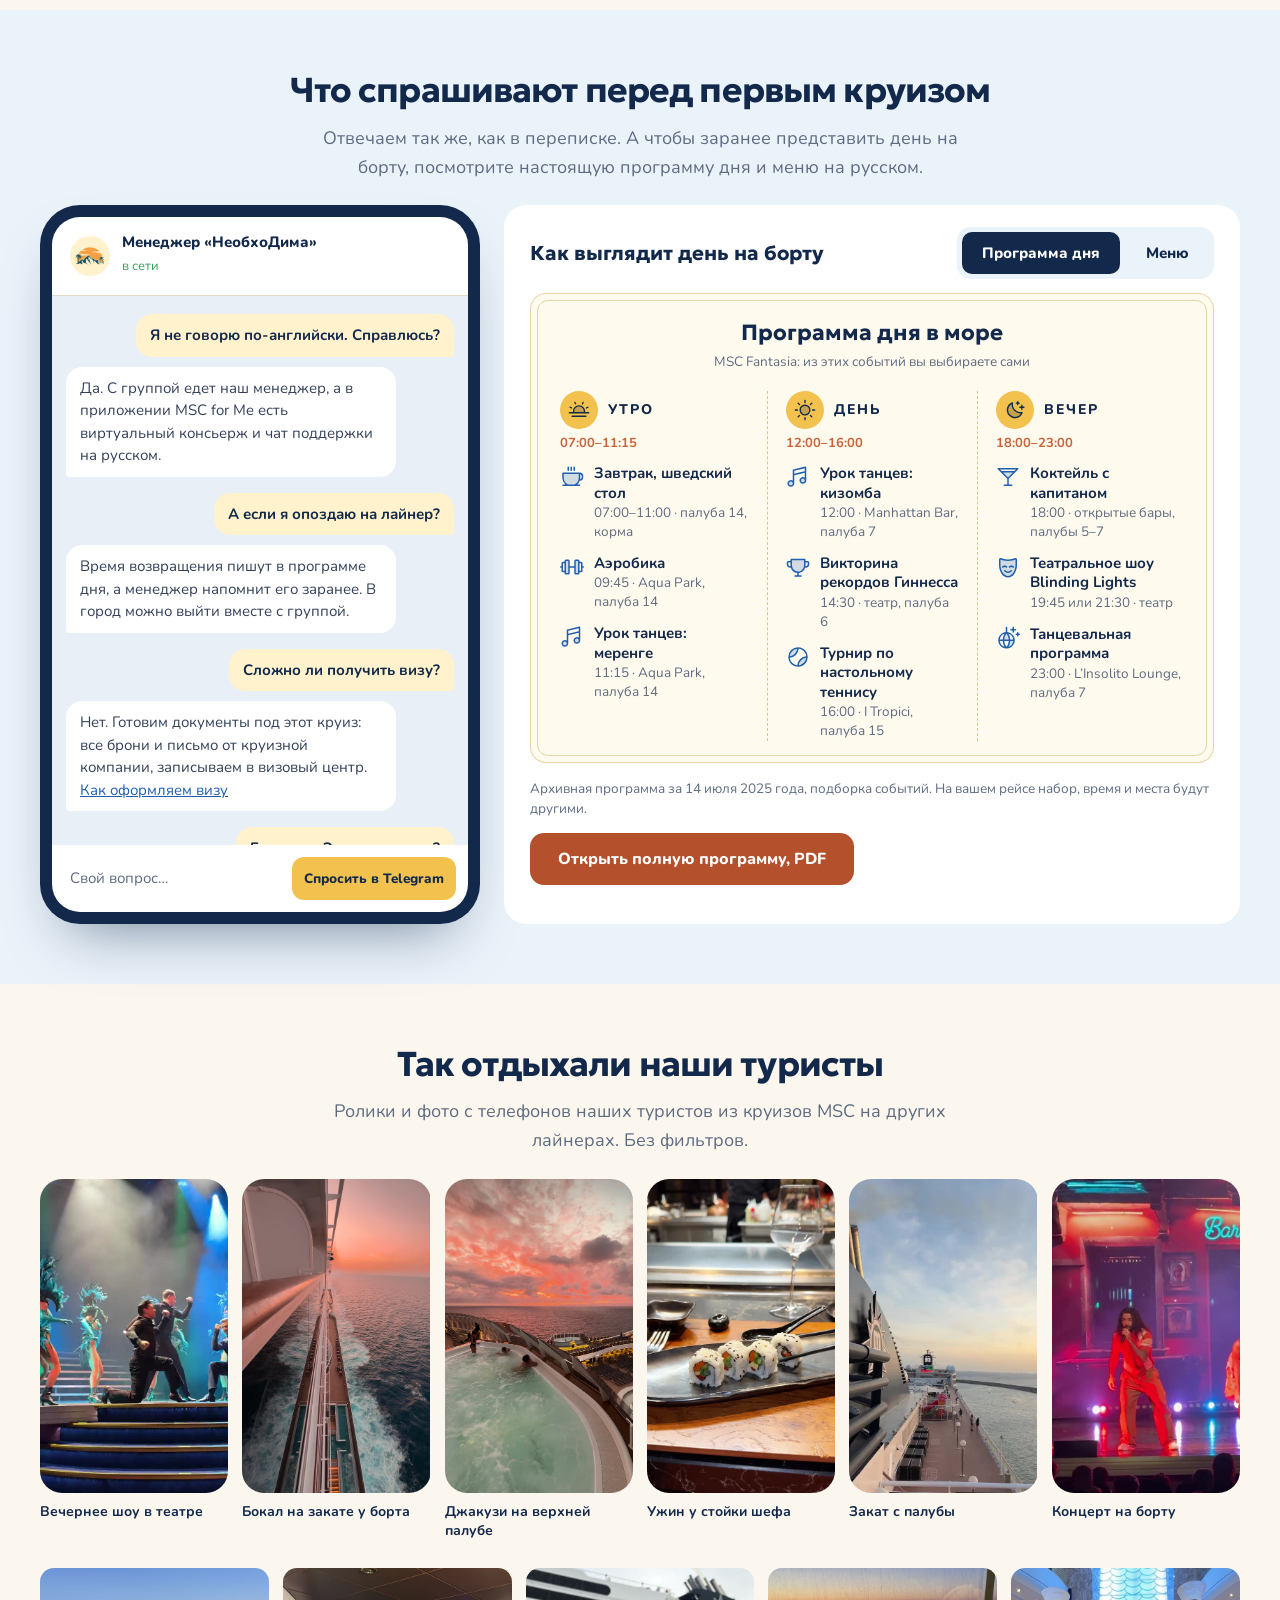
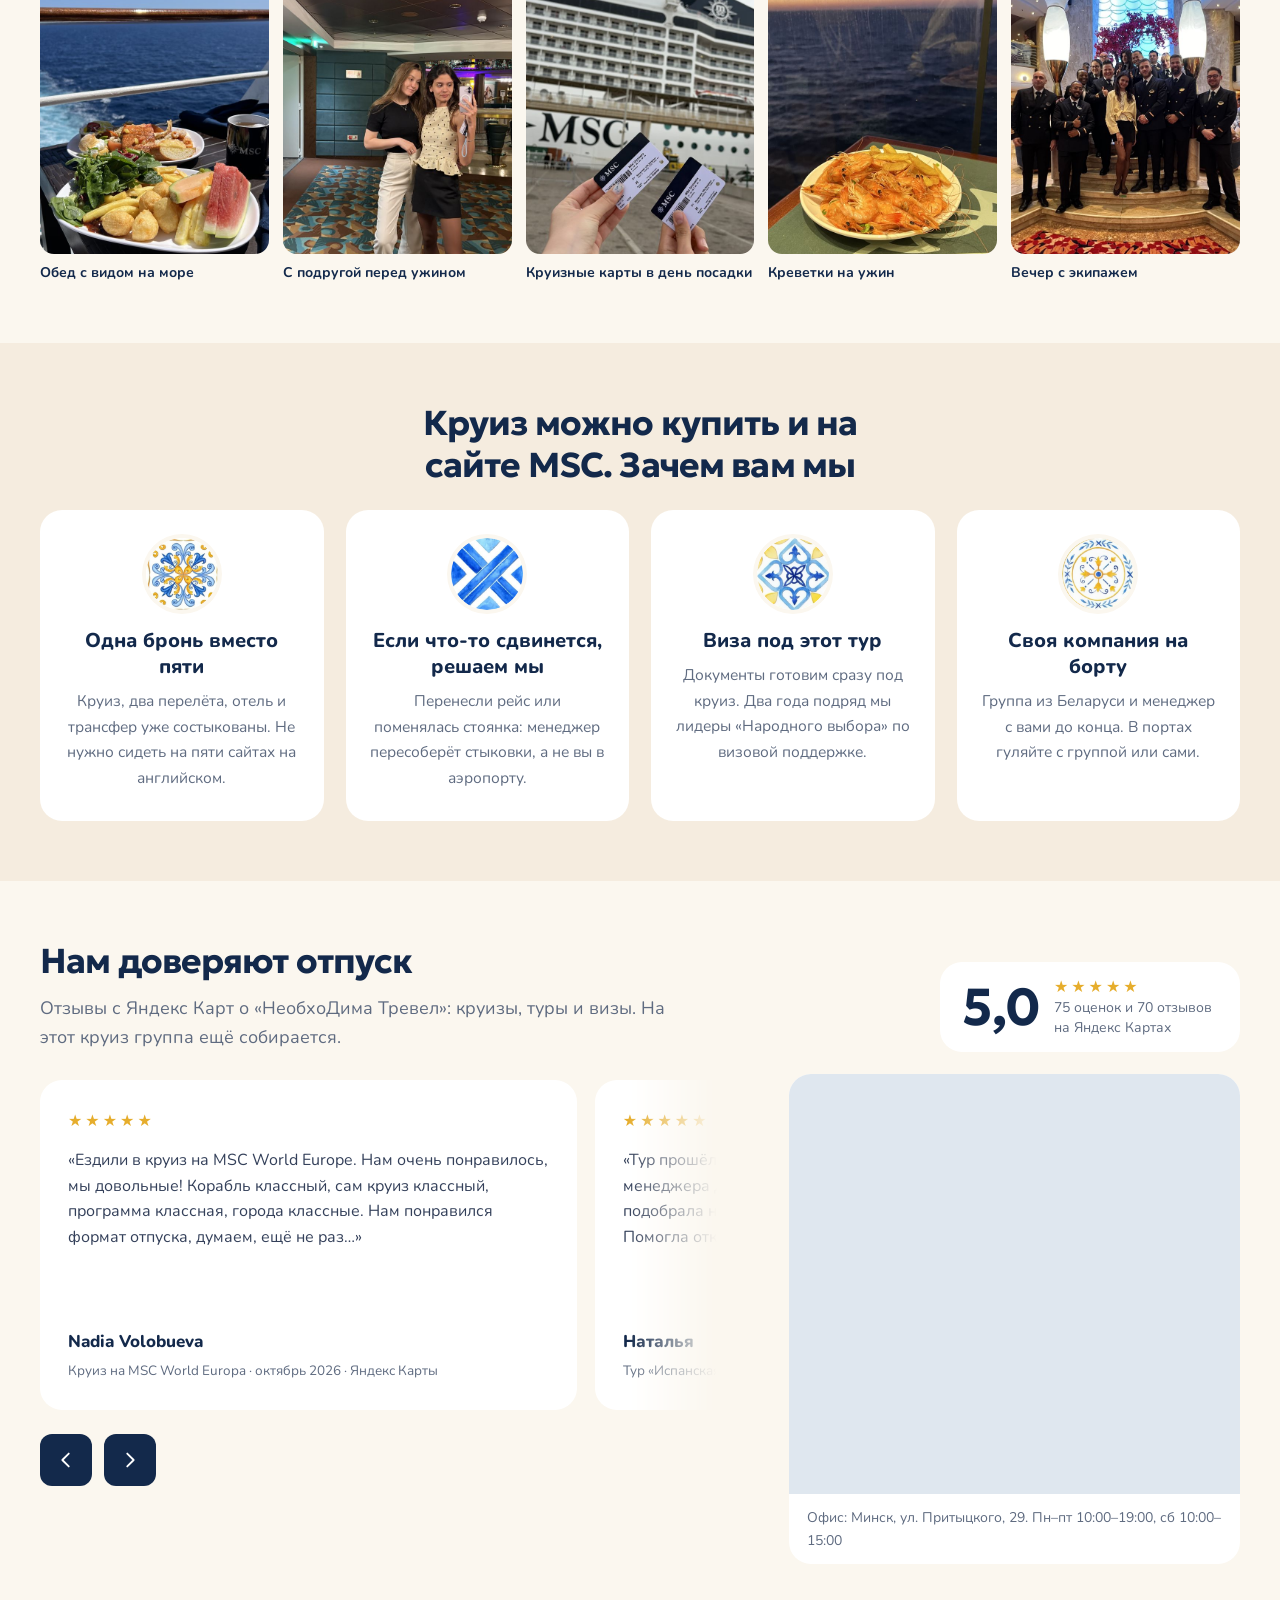
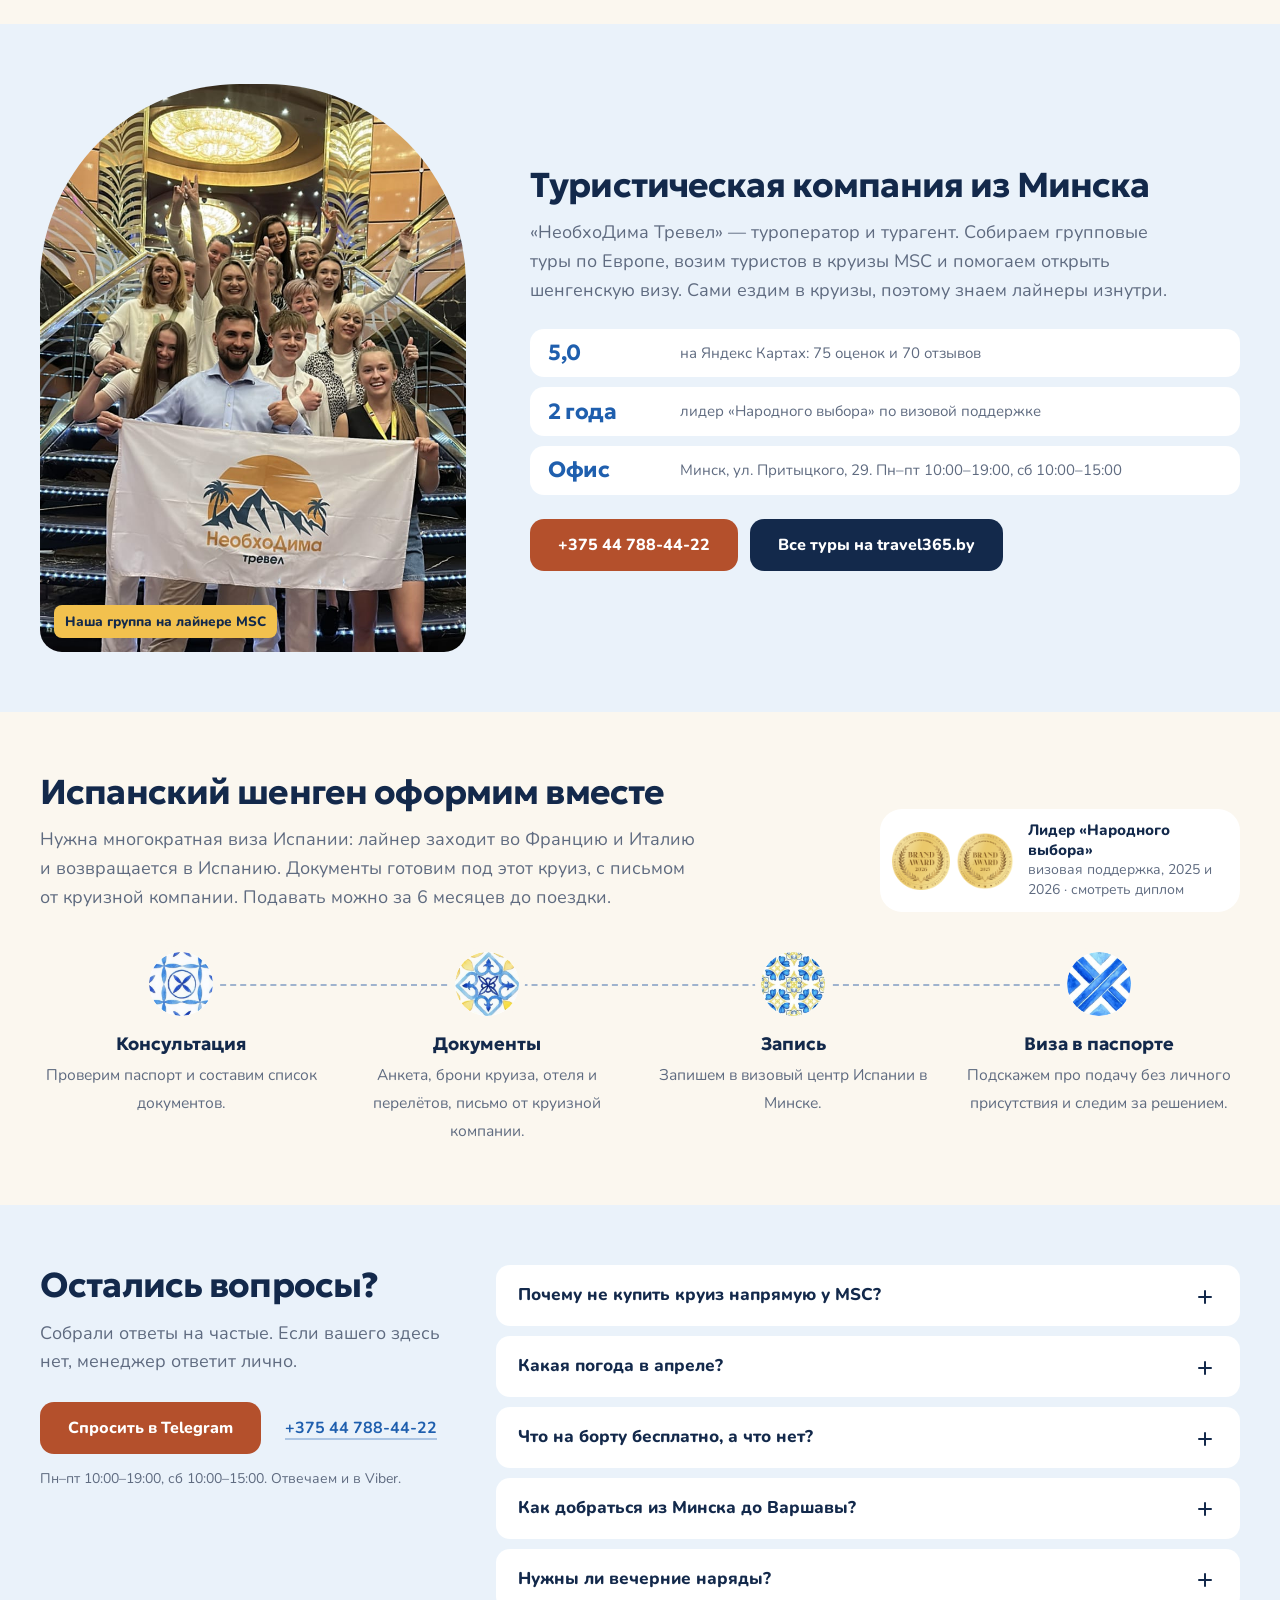
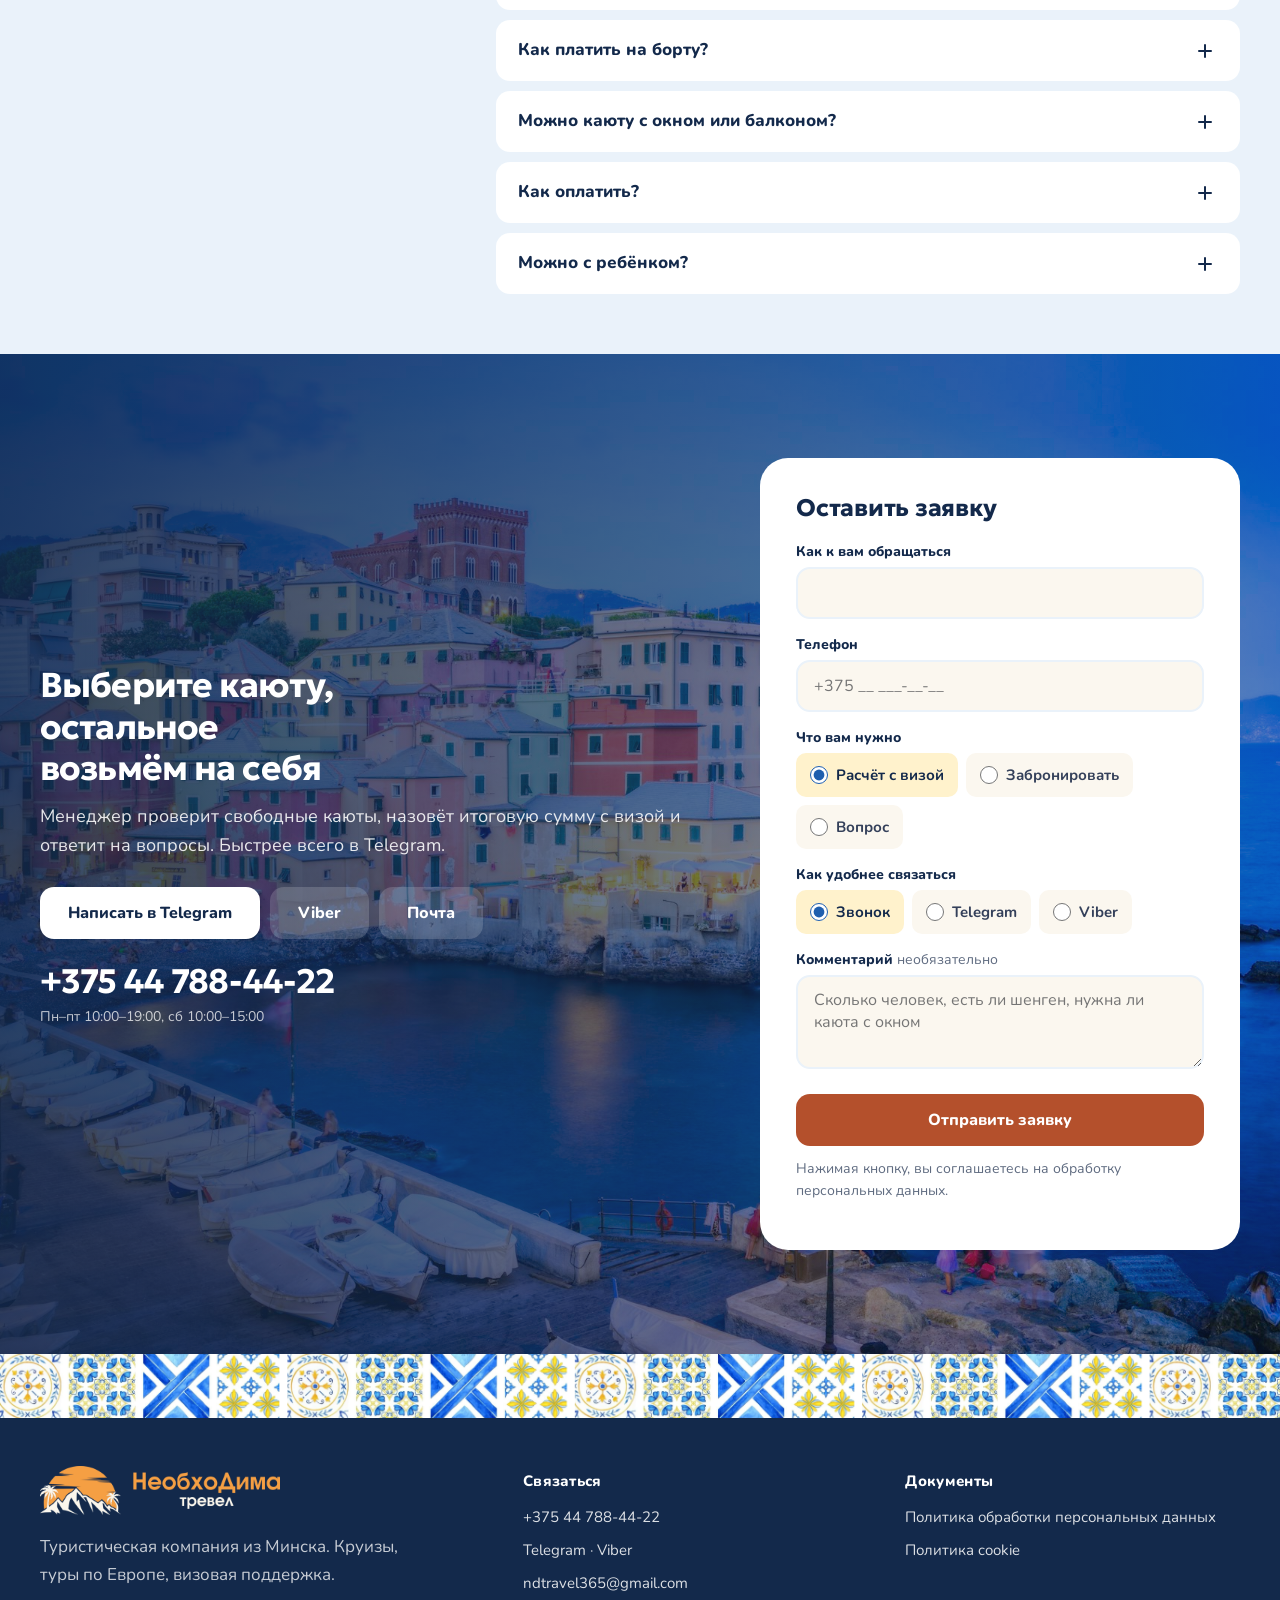
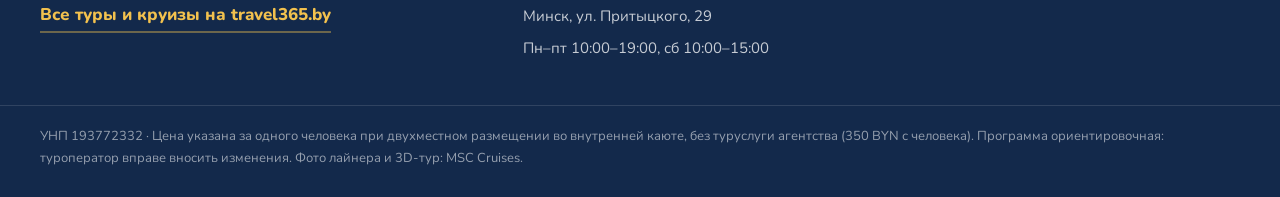
==== commit 82ee859a: "Первый экран: заголовок в две строки, кнопка под ценой" ====
--- a/index.html
+++ b/index.html
@@ -16,7 +16,7 @@
 <link rel="preconnect" href="https://fonts.gstatic.com" crossorigin>
 <link href="https://fonts.googleapis.com/css2?family=Geologica:wght@600;700&family=Nunito:wght@400;600;700;800&display=swap" rel="stylesheet">
 <link rel="preload" as="image" href="img/u/tarragona-town.jpg">
-<link rel="stylesheet" href="css/styles.css?v=24">
+<link rel="stylesheet" href="css/styles.css?v=27">
 <script type="application/ld+json">{"@context": "https://schema.org", "@graph": [{"@type": "TouristTrip", "name": "Круиз по Средиземному морю на MSC Musica, 15–22 апреля 2027", "description": "Таррагона, Марсель, Генуя, Рим, Палермо, Ибица и Валенсия. Перелёты из Варшавы, ночь в Барселоне, 7 ночей на MSC Musica, менеджер с группой.", "touristType": "Туристы из Беларуси", "itinerary": {"@type": "ItemList", "itemListElement": [{"@type": "ListItem", "position": 1, "item": {"@type": "City", "name": "Таррагона"}}, {"@type": "ListItem", "position": 2, "item": {"@type": "City", "name": "Марсель"}}, {"@type": "ListItem", "position": 3, "item": {"@type": "City", "name": "Генуя"}}, {"@type": "ListItem", "position": 4, "item": {"@type": "City", "name": "Чивитавеккья (Рим)"}}, {"@type": "ListItem", "position": 5, "item": {"@type": "City", "name": "Палермо"}}, {"@type": "ListItem", "position": 6, "item": {"@type": "City", "name": "Ибица"}}, {"@type": "ListItem", "position": 7, "item": {"@type": "City", "name": "Валенсия"}}]}, "provider": {"@type": "TravelAgency", "name": "НеобхоДима Тревел", "telephone": "+375447884422", "address": {"@type": "PostalAddress", "streetAddress": "ул. Притыцкого, 29", "addressLocality": "Минск", "addressCountry": "BY"}}}, {"@type": "FAQPage", "mainEntity": [{"@type": "Question", "name": "Почему не купить круиз напрямую у MSC?", "acceptedAnswer": {"@type": "Answer", "text": "MSC продаёт только сам круиз: каюту, питание и развлечения на борту. Перелёты из Варшавы, ночь в Барселоне, трансфер в порт Таррагоны и визу пришлось бы собирать самостоятельно — и следить, чтобы всё совпало по датам. У нас это уже состыковано в один тур. А ещё с группой едет менеджер, который говорит по-русски: встретит в Варшаве, проведёт через посадку на лайнер и будет рядом в портах."}}, {"@type": "Question", "name": "Какая погода в апреле?", "acceptedAnswer": {"@type": "Answer", "text": "Апрель — хорошее время для городов: не жарко, а толп меньше, чем летом. Днём в портах обычно 17–22 °C, вечером на палубе ветрено и прохладнее. Возьмите ветровку или лёгкую куртку, удобную обувь для прогулок по брусчатке и купальник: на лайнере есть бассейны и джакузи, а в солнечный день можно позагорать на палубе."}}, {"@type": "Question", "name": "Что на борту бесплатно, а что нет?", "acceptedAnswer": {"@type": "Answer", "text": "В цену входят: завтрак, обед и ужин в основных ресторанах и на шведском столе, вечерние шоу в театре, бассейны, джакузи, спортзал, а также портовые и сервисные сборы лайнера — на борту за них доплачивать не нужно. Отдельно оплачиваются напитки, тематические рестораны, спа, фото, казино и экскурсии в портах. Если любите кофе, вино или коктейли, иногда выгоднее заранее взять пакет напитков — менеджер подскажет, стоит ли."}}, {"@type": "Question", "name": "Как добраться из Минска до Варшавы?", "acceptedAnswer": {"@type": "Answer", "text": "Дорога до Варшавы в цену не входит: добираетесь удобным для себя способом. 14 апреля группа встречается с менеджером в Варшаве и вместе летит в Барселону."}}, {"@type": "Question", "name": "Нужны ли вечерние наряды?", "acceptedAnswer": {"@type": "Answer", "text": "Днём — свободная одежда: шорты, сарафаны, кроссовки. Вечером в ресторанах принято выглядеть чуть наряднее, без пляжной одежды. За неделю обычно бывает один-два гала-вечера: платье или костюм, рубашка с брюками; смокинг не обязателен, но в шортах и шлёпанцах в ресторан в такой вечер не пускают. А ещё в программе MSC обычно есть Белая вечеринка — гости приходят в белом и танцуют до ночи. Положите в чемодан что-нибудь белое: платье, блузку или рубашку — из этого вечера получаются самые красивые фото круиза."}}, {"@type": "Question", "name": "Как платить на борту?", "acceptedAnswer": {"@type": "Answer", "text": "Наличные на борту почти не нужны: все покупки записываются на круизную карту — она же ключ от каюты. В первый день карту привязывают к банковской карте Visa или Mastercard либо вносят наличный депозит в евро на ресепшене. Если ваша карта не пройдёт, депозит — надёжный вариант: неизрасходованный остаток вернут наличными в последнее утро. Расходы видно в приложении MSC for Me, а с настройкой карты в день посадки поможет менеджер."}}, {"@type": "Question", "name": "Можно каюту с окном или балконом?", "acceptedAnswer": {"@type": "Answer", "text": "Да. Кроме внутренней каюты, на лайнере есть каюты с окном и с балконом — их фото в блоке «Где вы будете просыпаться» выше. Доплата зависит от категории и от того, сколько кают осталось, поэтому менеджер посчитает её на момент бронирования. Чем раньше бронь, тем больше выбор: цены MSC растут по мере того, как лайнер заполняется."}}, {"@type": "Question", "name": "Как оплатить?", "acceptedAnswer": {"@type": "Answer", "text": "Цена указана в евро, оплачиваете в белорусских рублях. Чтобы закрепить место, вносите предоплату, остаток — по графику до поездки. Сумму предоплаты и даты платежей менеджер назовёт при бронировании."}}, {"@type": "Question", "name": "Можно с ребёнком?", "acceptedAnswer": {"@type": "Answer", "text": "Да. На лайнерах MSC есть детские клубы с аниматорами для разных возрастов, а бассейны и вечерние шоу понравятся всей семье. Стоимость для ребёнка зависит от возраста и каюты — менеджер посчитает. Учтите: ребёнку тоже нужны загранпаспорт и шенгенская виза — оформим их вместе с вашими."}}]}]}</script>
 <script src="js/consent.js?v=1"></script>
 </head>
@@ -52,11 +52,11 @@
   <div class="wrap hero-in">
     <div class="hero-copy">
       <p class="pill">15–22 апреля 2027 · группа из Беларуси</p>
-      <h1 id="hero-h">Неделя на лайнере: Испания, Франция и&nbsp;Италия</h1>
+      <h1 id="hero-h">Европейские каникулы:<br>Испания, Италия и&nbsp;Франция</h1>
       <p class="hero-sub">Круиз на MSC Musica: Таррагона, Марсель, Генуя, Рим, Палермо, Ибица и&nbsp;Валенсия. С&nbsp;группой едет наш менеджер, а&nbsp;с&nbsp;визой мы поможем.</p>
       <div class="hero-buy">
         <p class="hero-price"><span>от</span> <b>1190&nbsp;€</b><small>за человека: перелёты, отель, 7&nbsp;ночей на лайнере с питанием</small></p>
-        <a class="btn btn-sun" href="#zayavka" data-want="Расчёт с визой">Рассчитать поездку</a>
+        <a class="btn btn-sun" href="#zayavka" data-want="Расчёт с визой">Рассчитать стоимость</a>
       </div>
       <p class="deadline" hidden></p>
     </div>
--- a/css/styles.css
+++ b/css/styles.css
@@ -809,3 +809,9 @@
 /* v13: Барселона на карте — точка до отплытия */
 .pin.pre .dot{fill:#fff;stroke:var(--ink);stroke-width:2.5}
 .pin.pre.on .dot{fill:var(--blue);stroke:#fff}
+
+/* v14 (18.11.2026): заголовок в две строки, кнопка под ценой */
+.hero-buy{flex-direction:column;align-items:flex-start;gap:22px}
+.hero-buy .btn{flex:none}
+@media (min-width:1200px){.hero h1{max-width:none}}
+@media (max-width:767px){.hero h1{max-width:none;font-size:clamp(22px,6.1vw,34px)}.hero-buy{align-items:stretch}.hero-buy .btn{width:100%}}
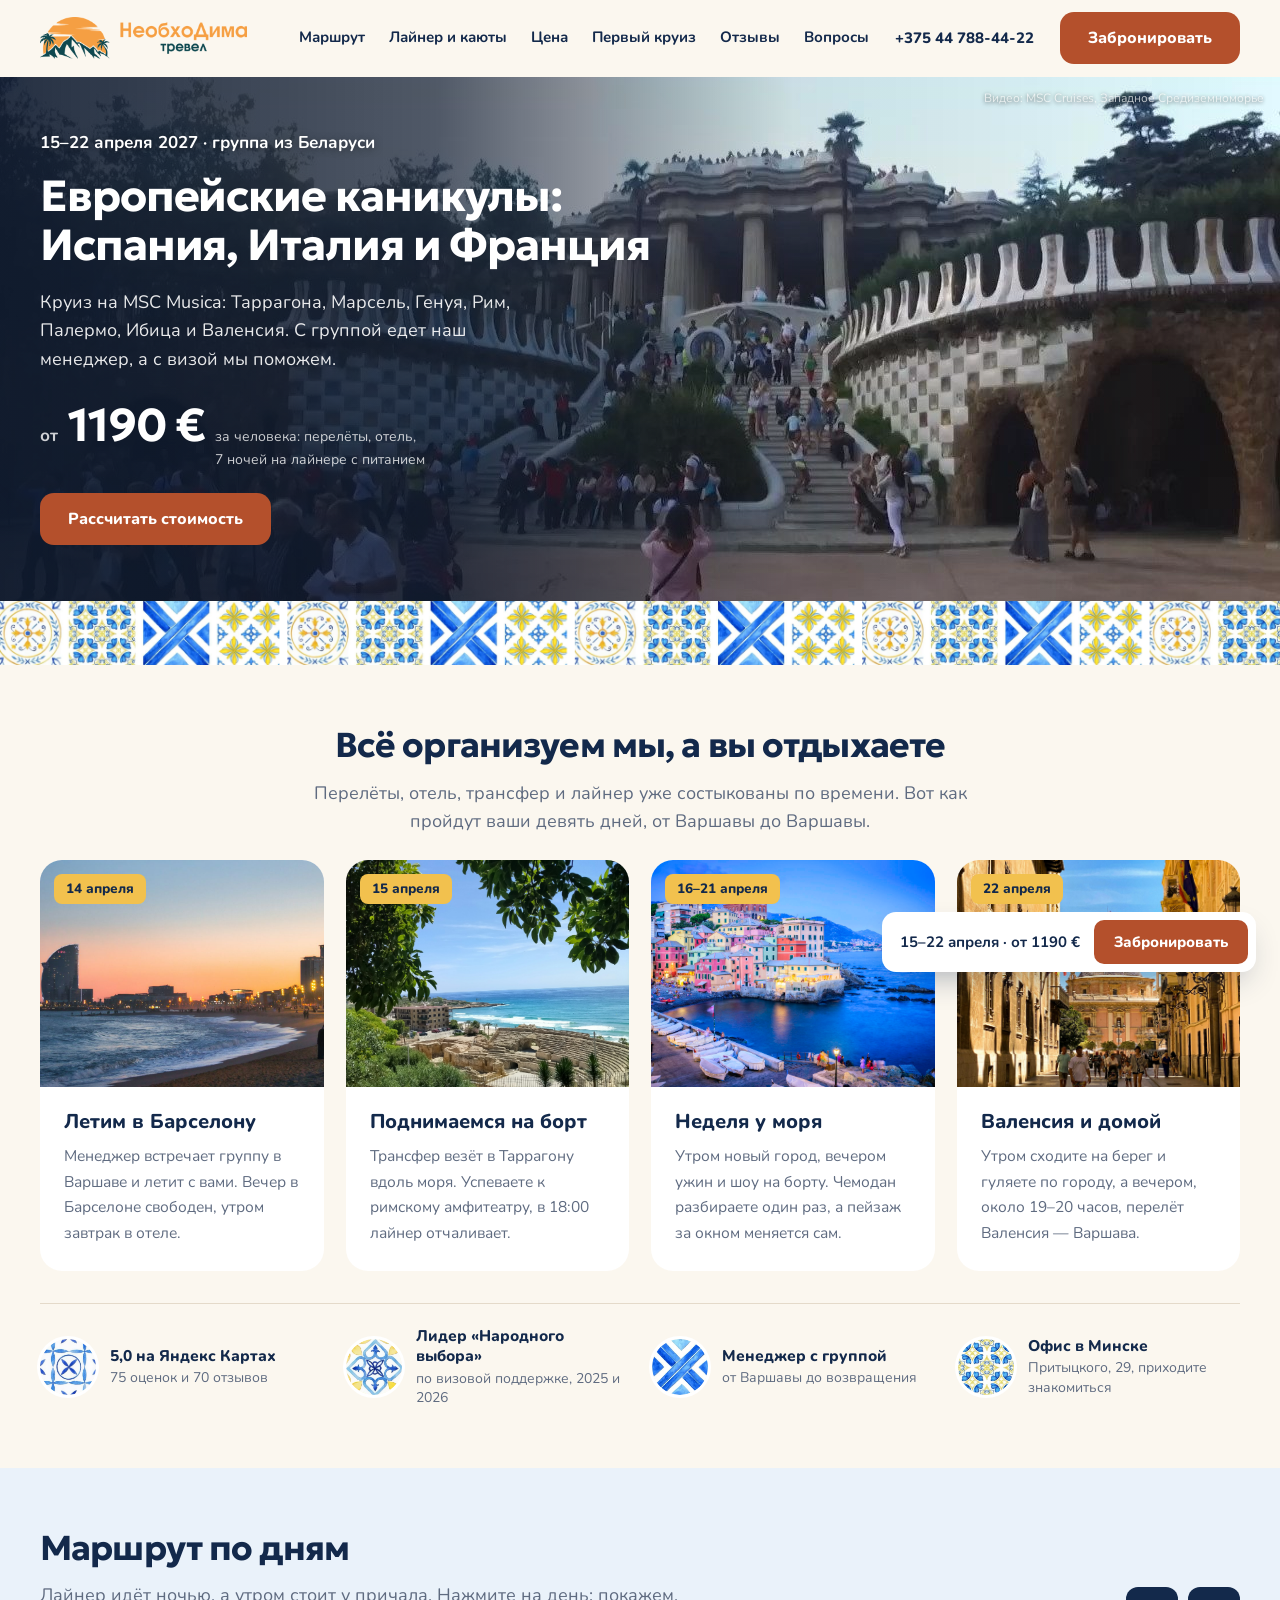
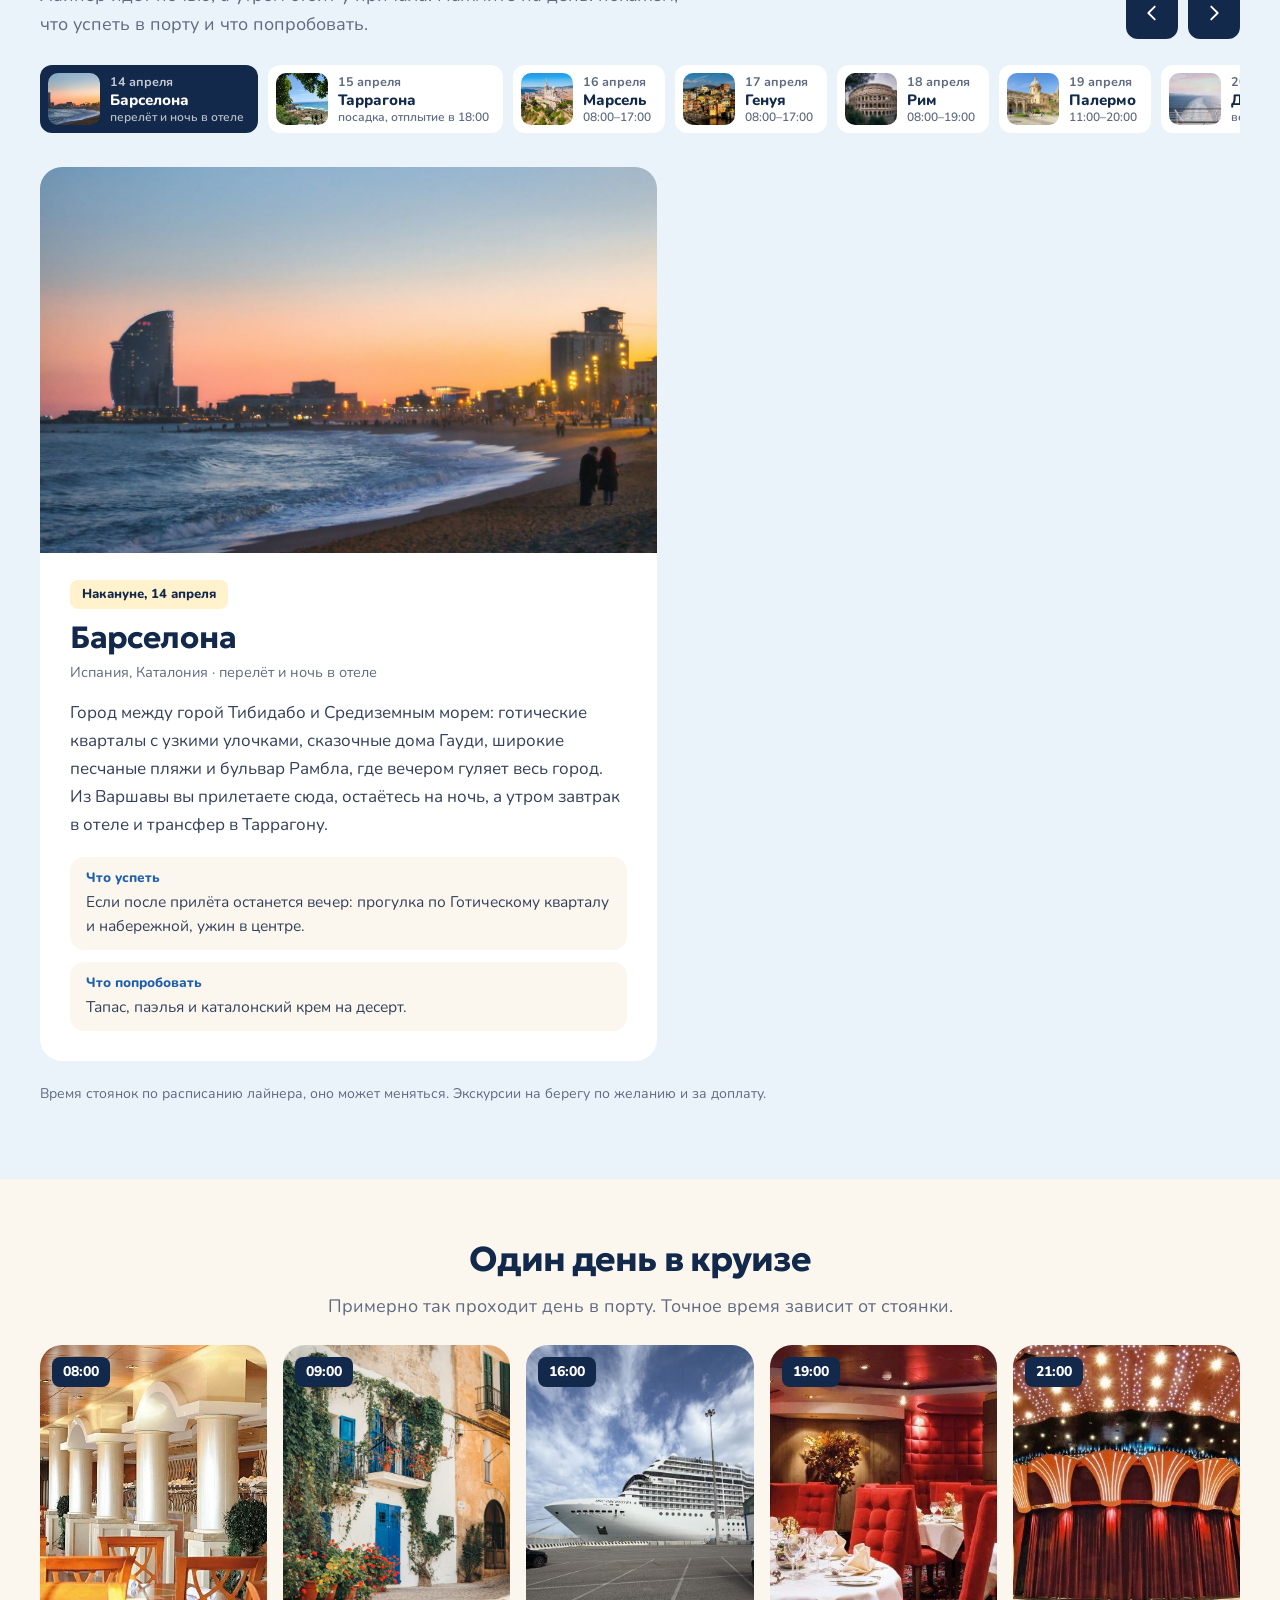
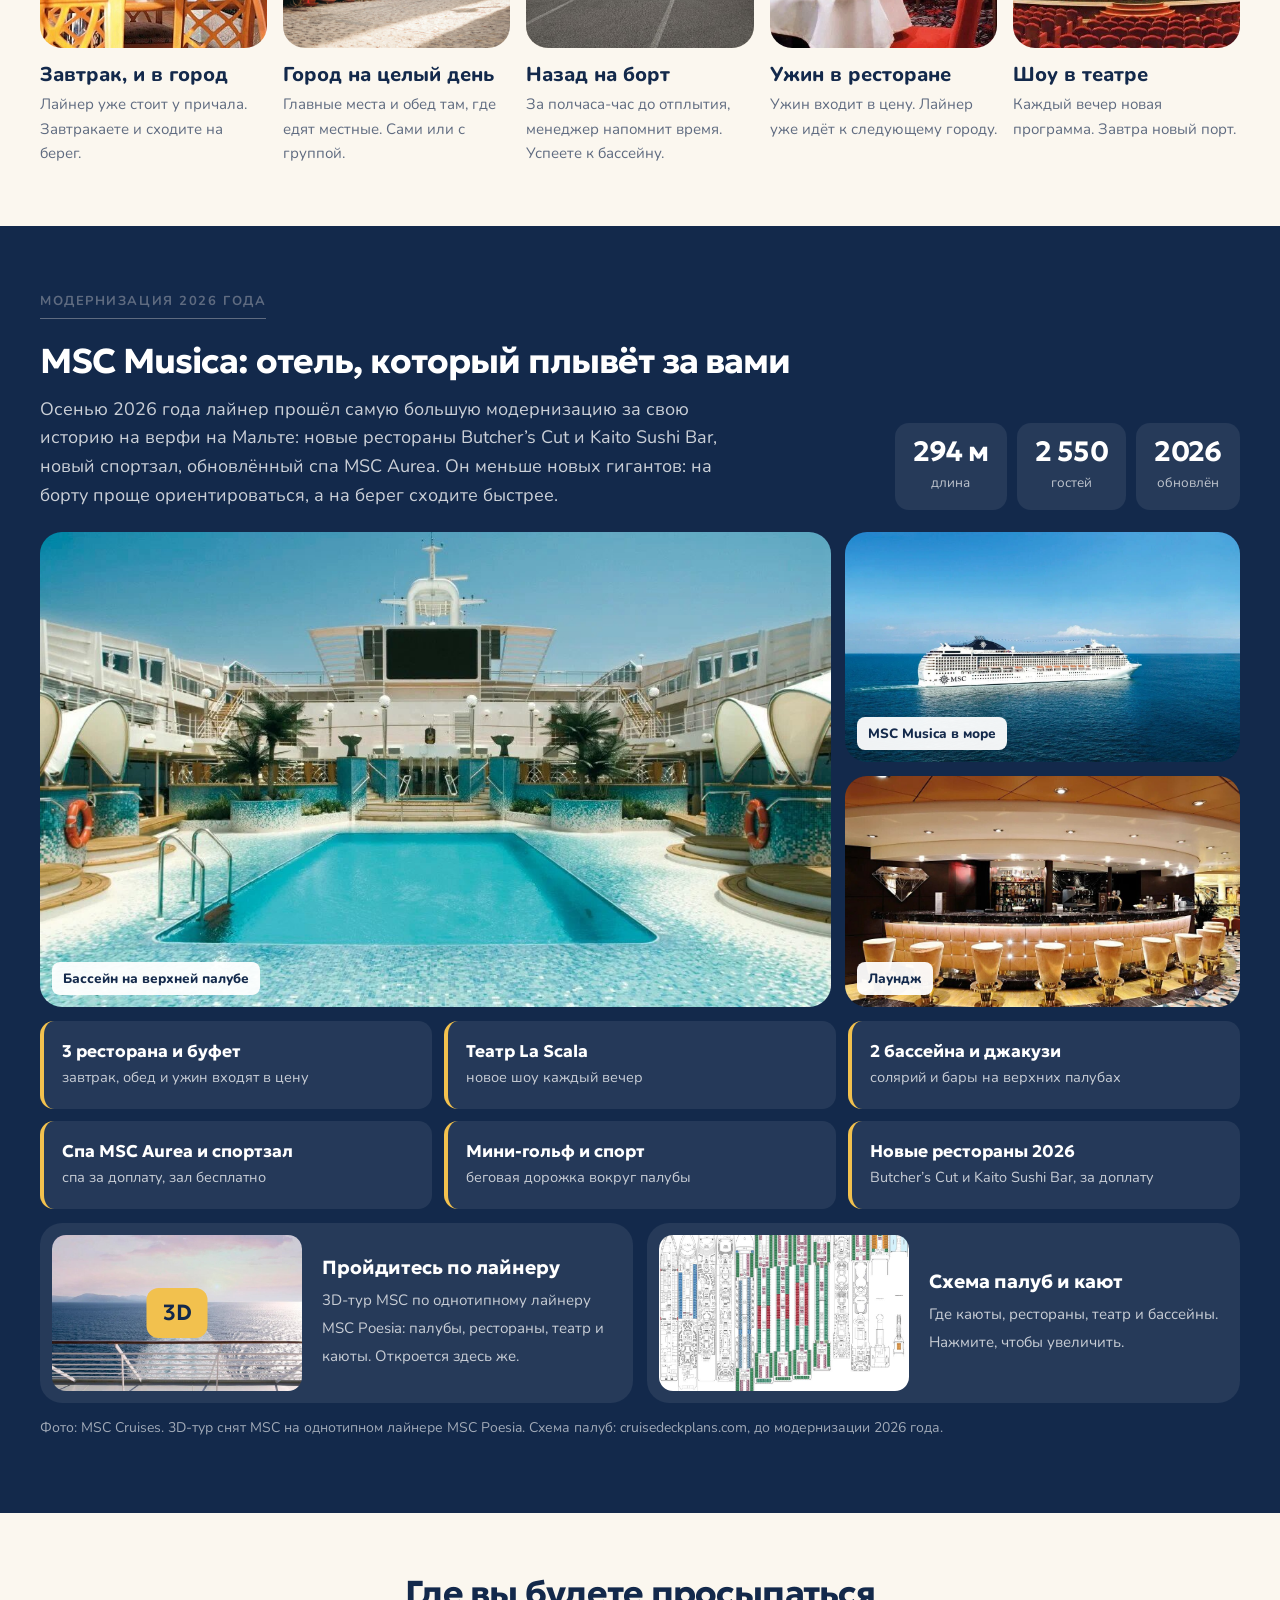
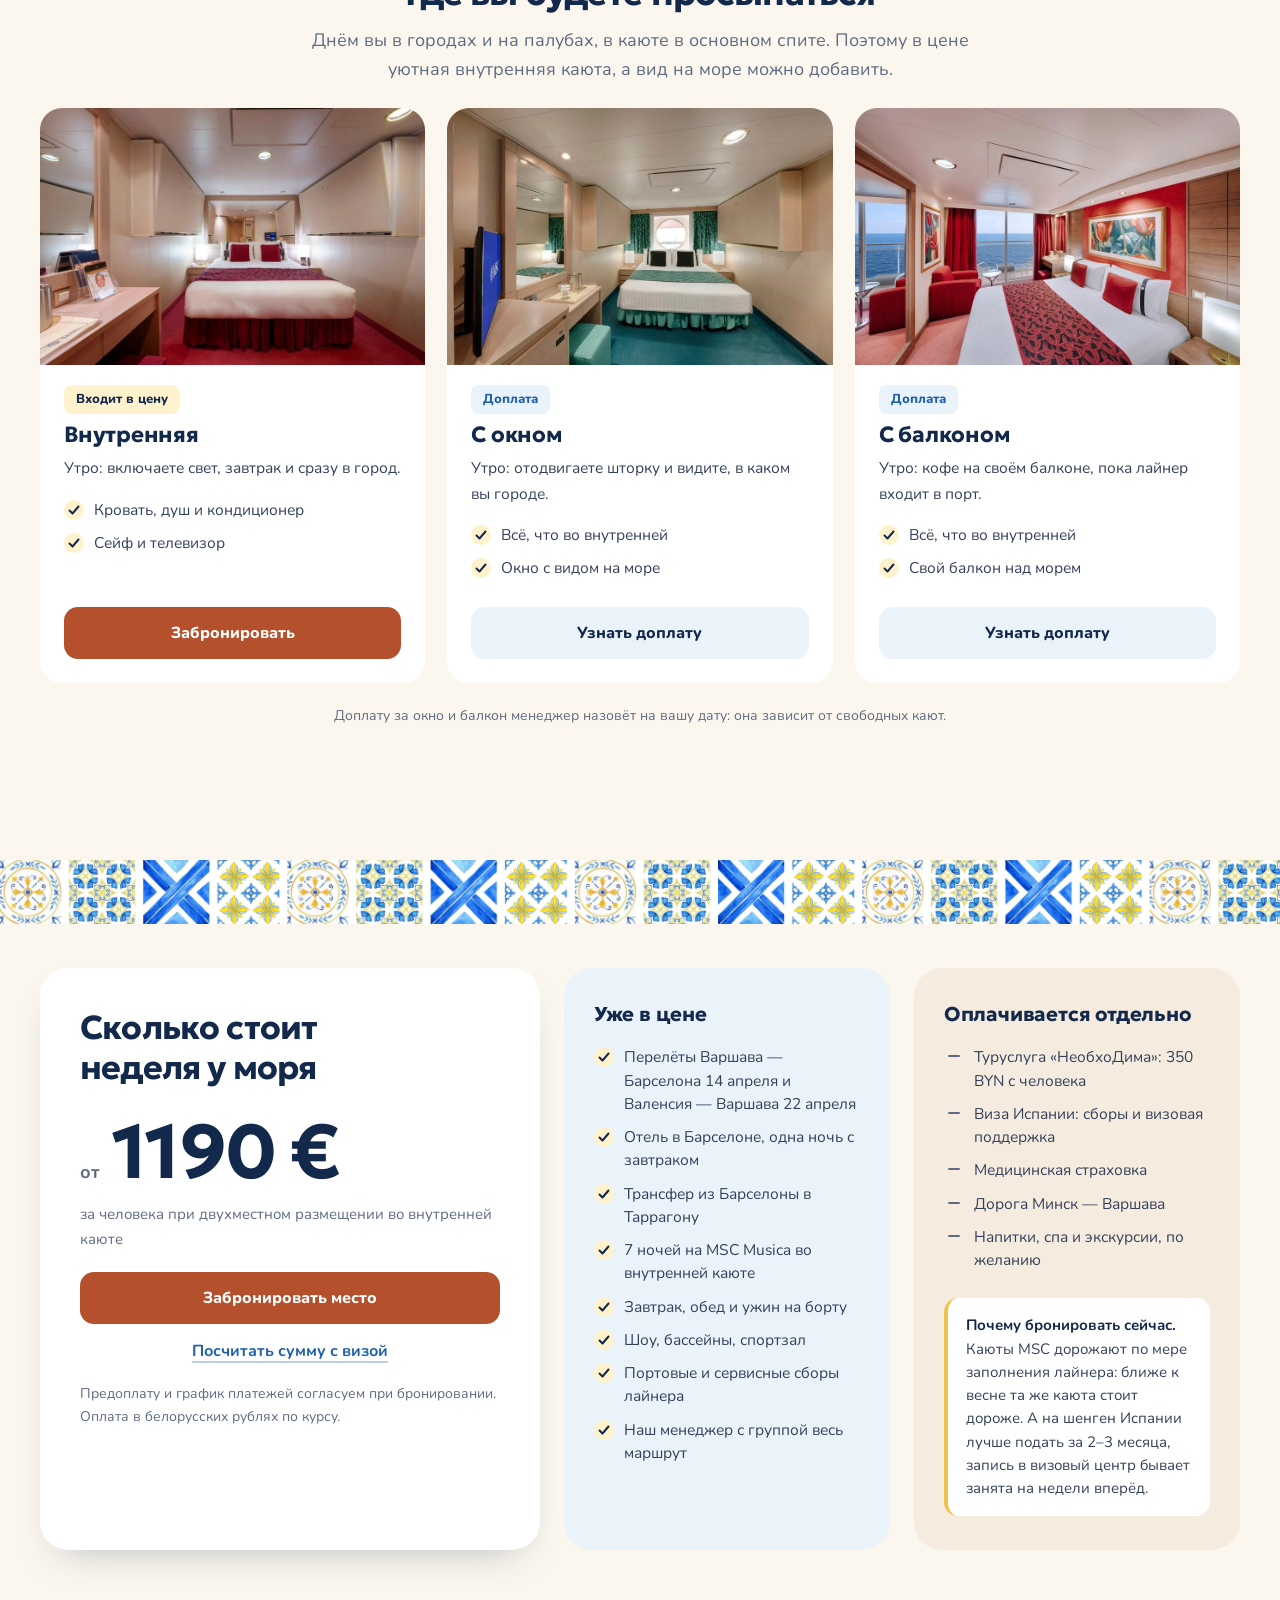
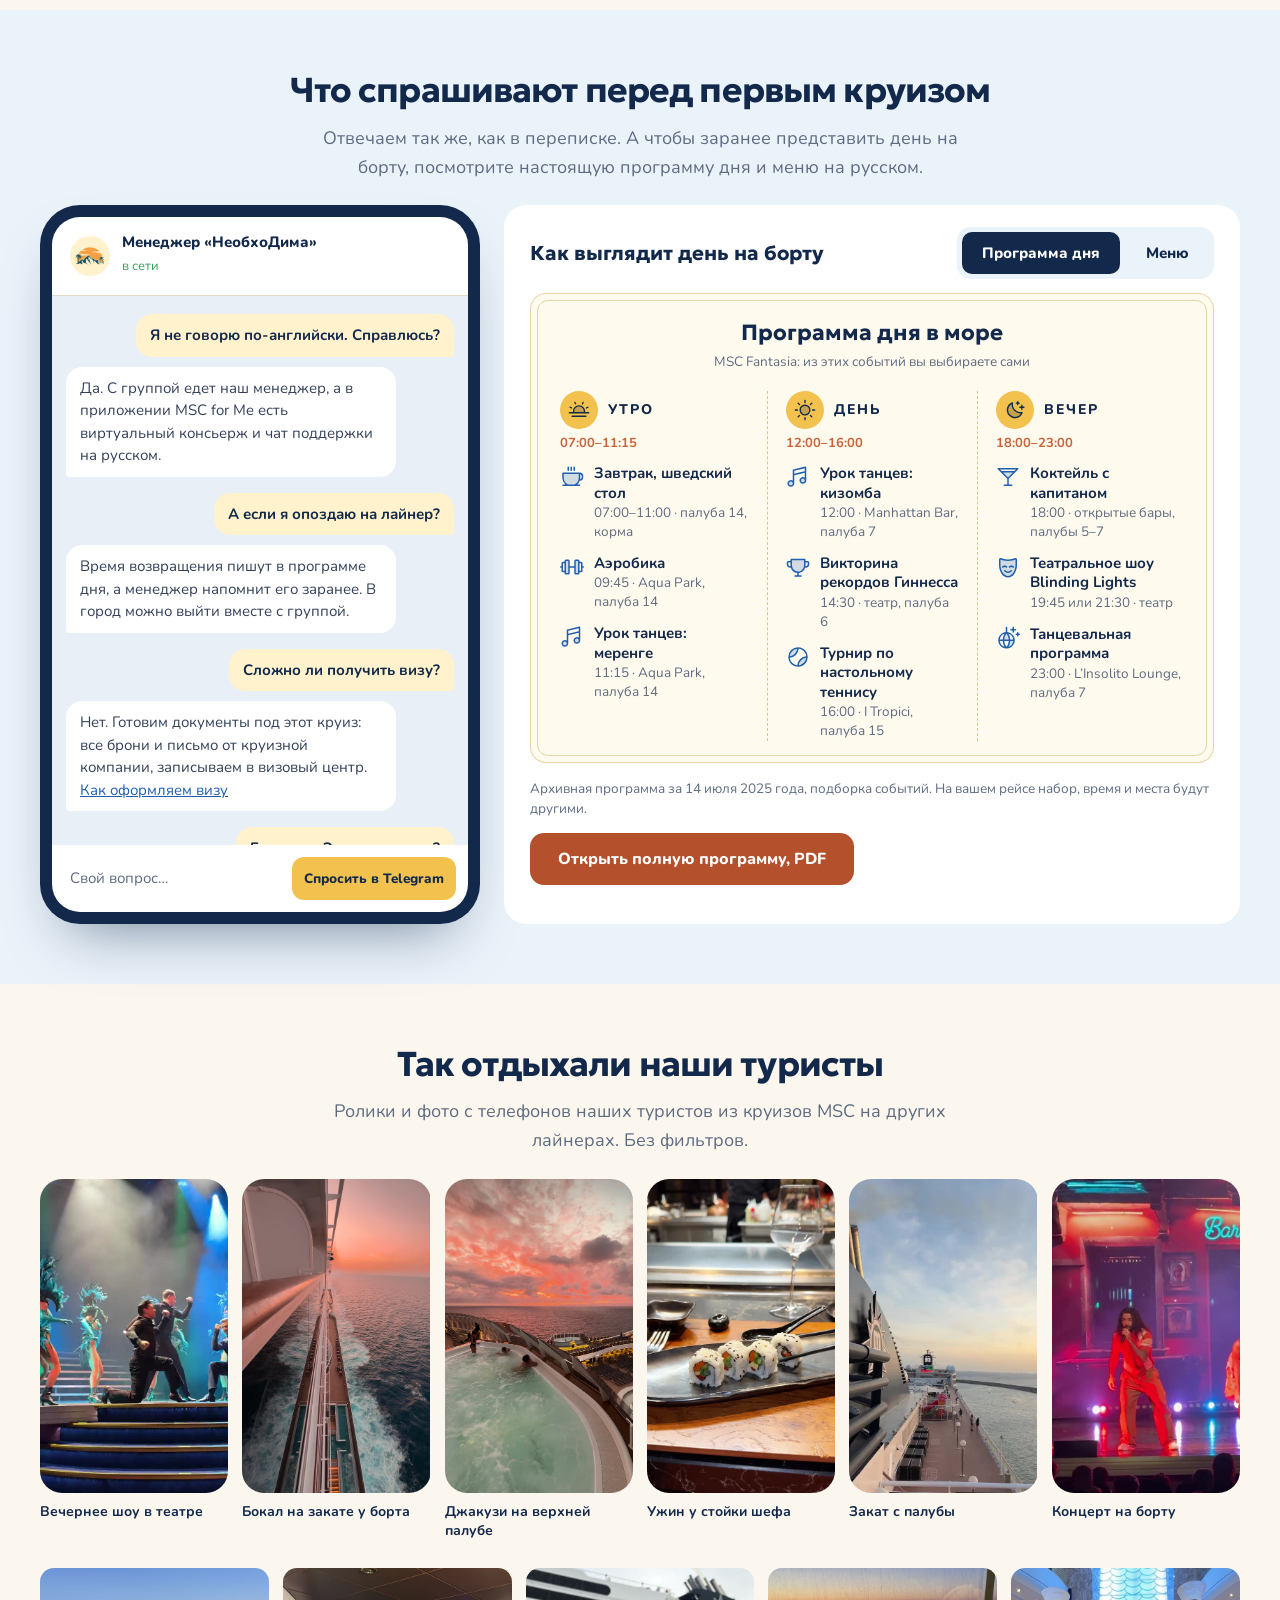
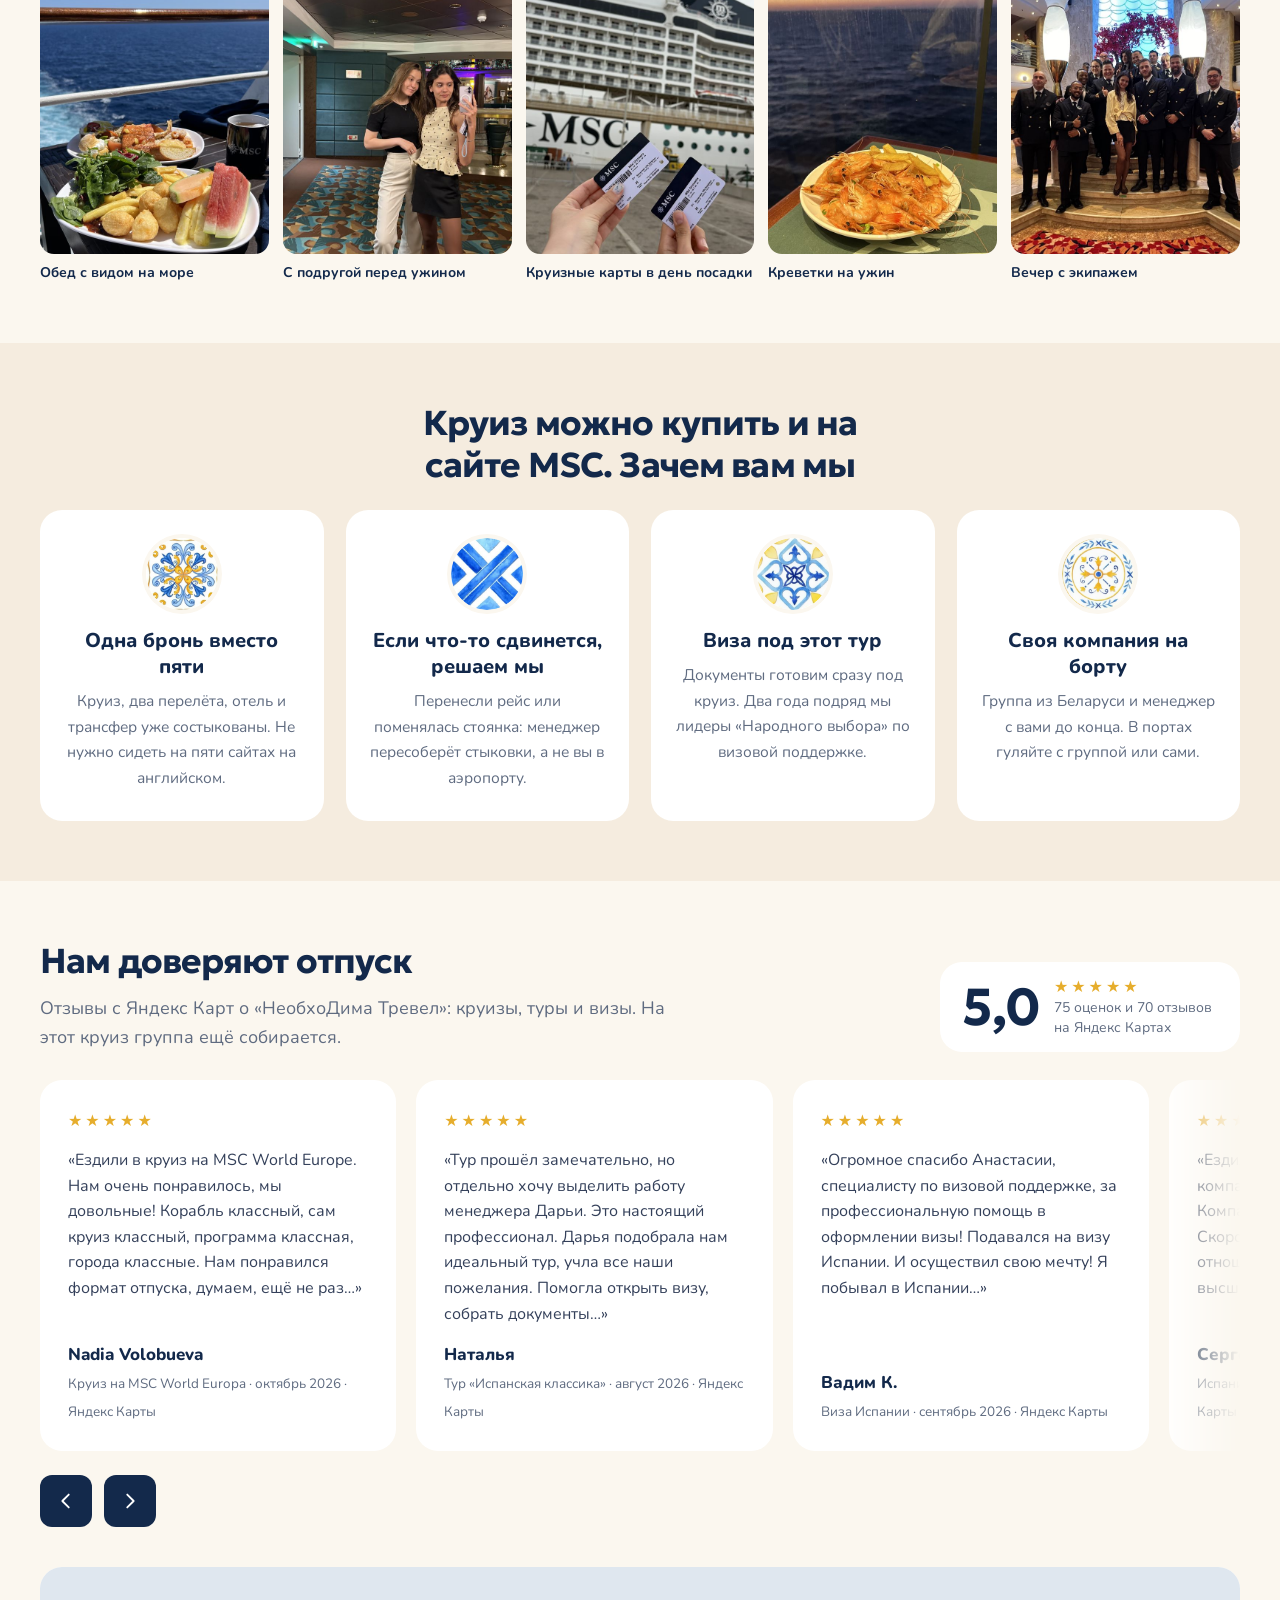
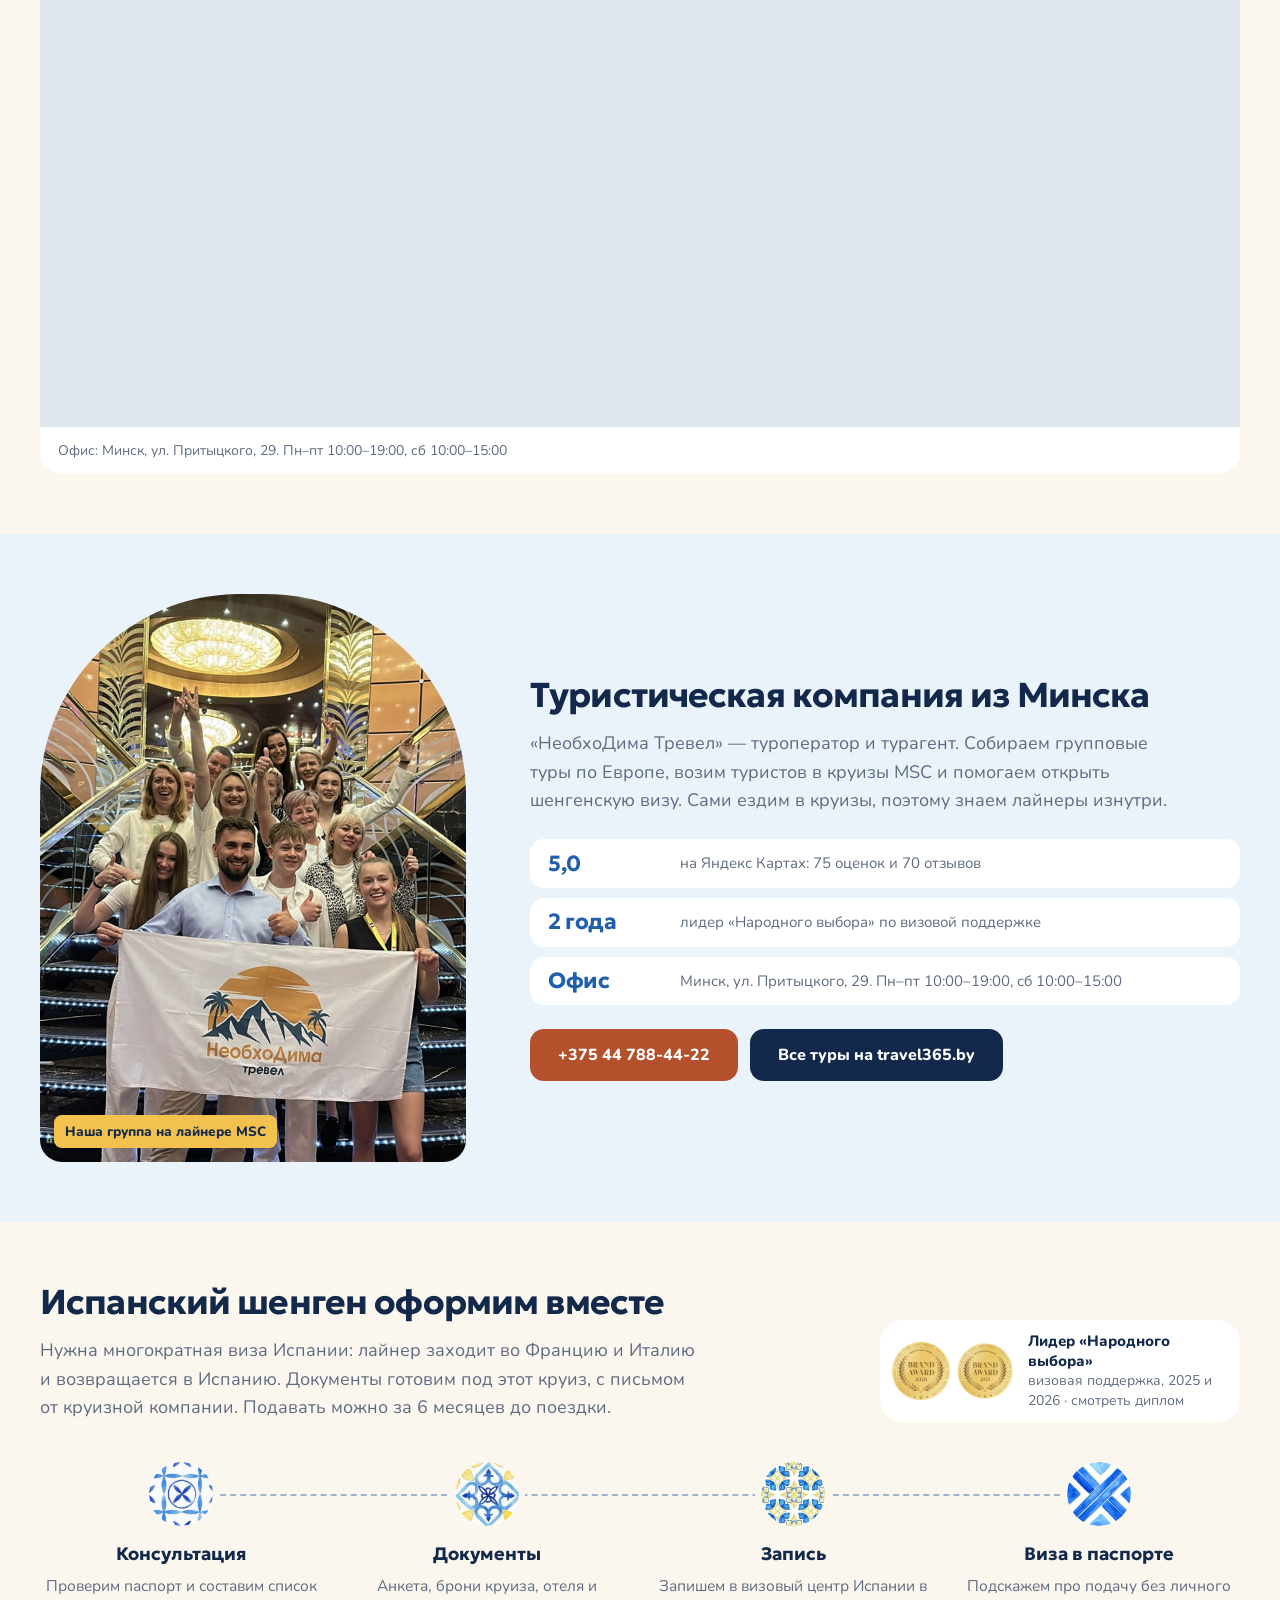
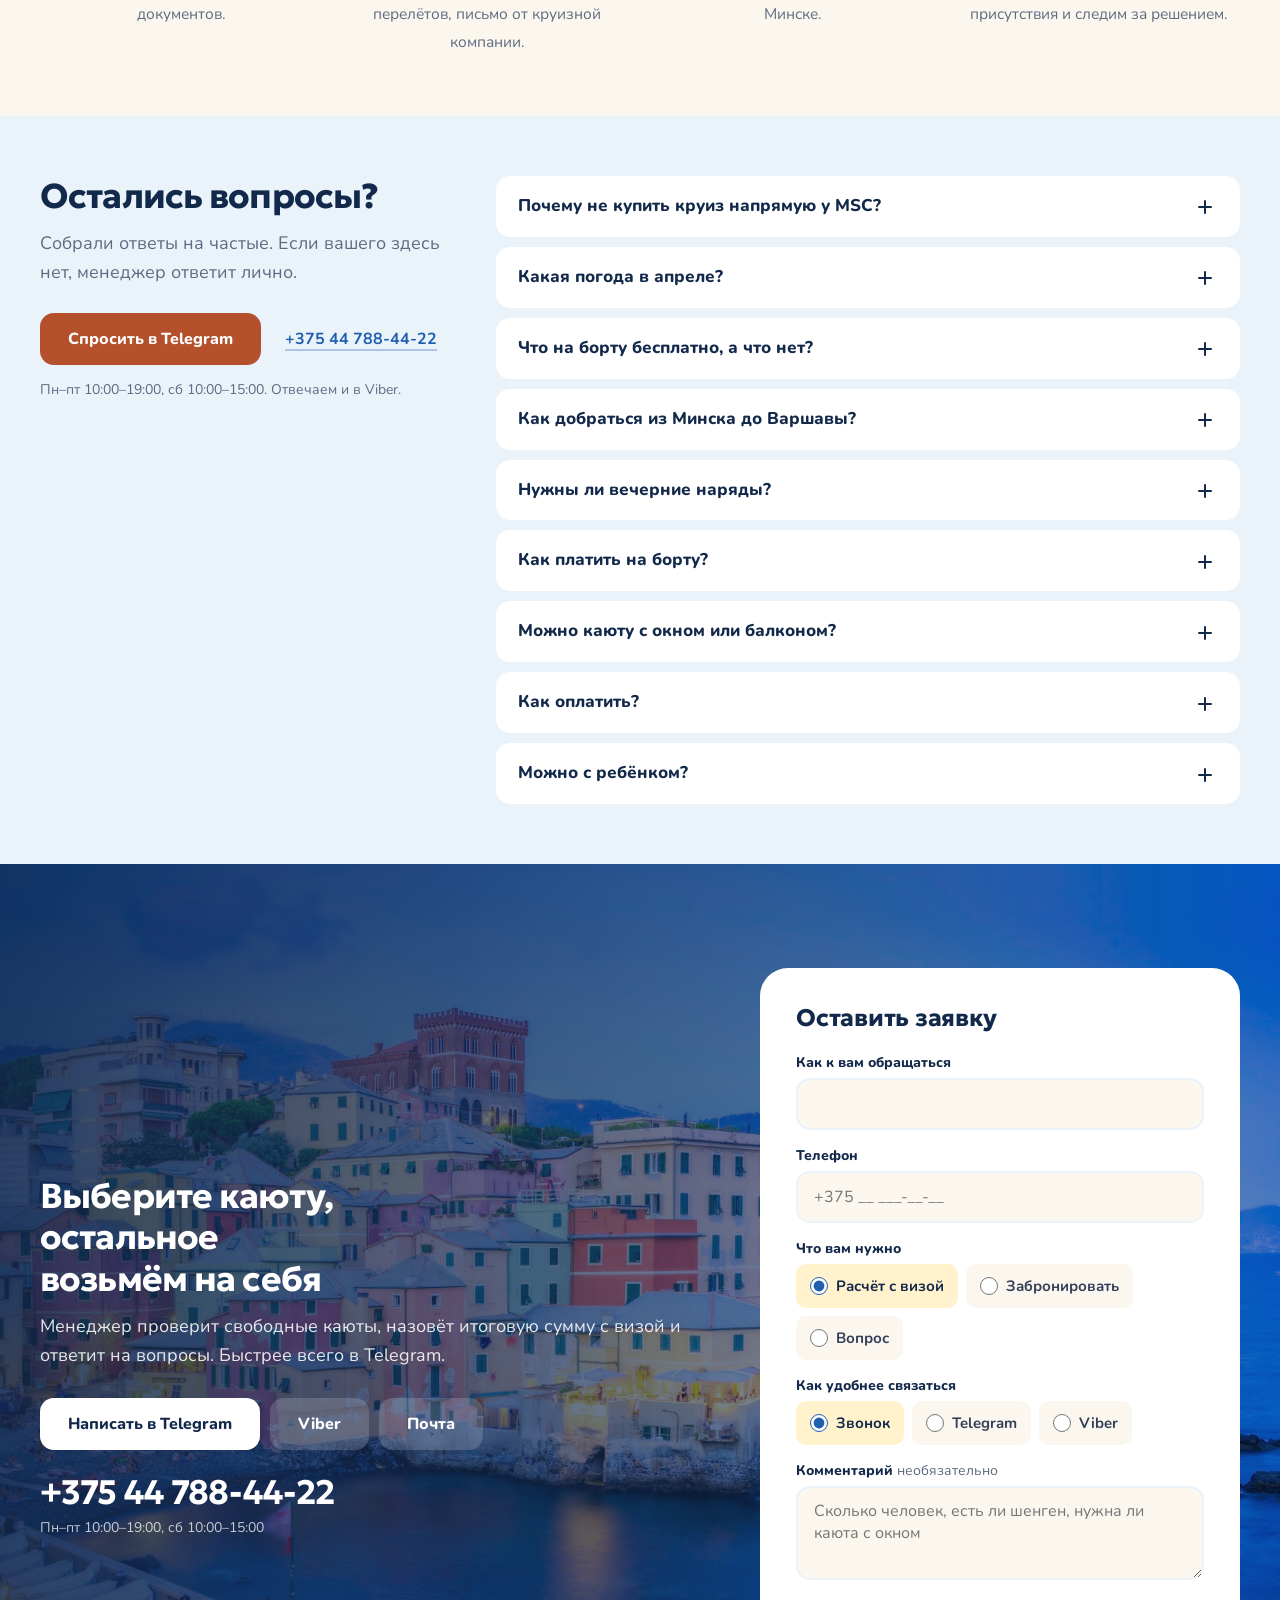
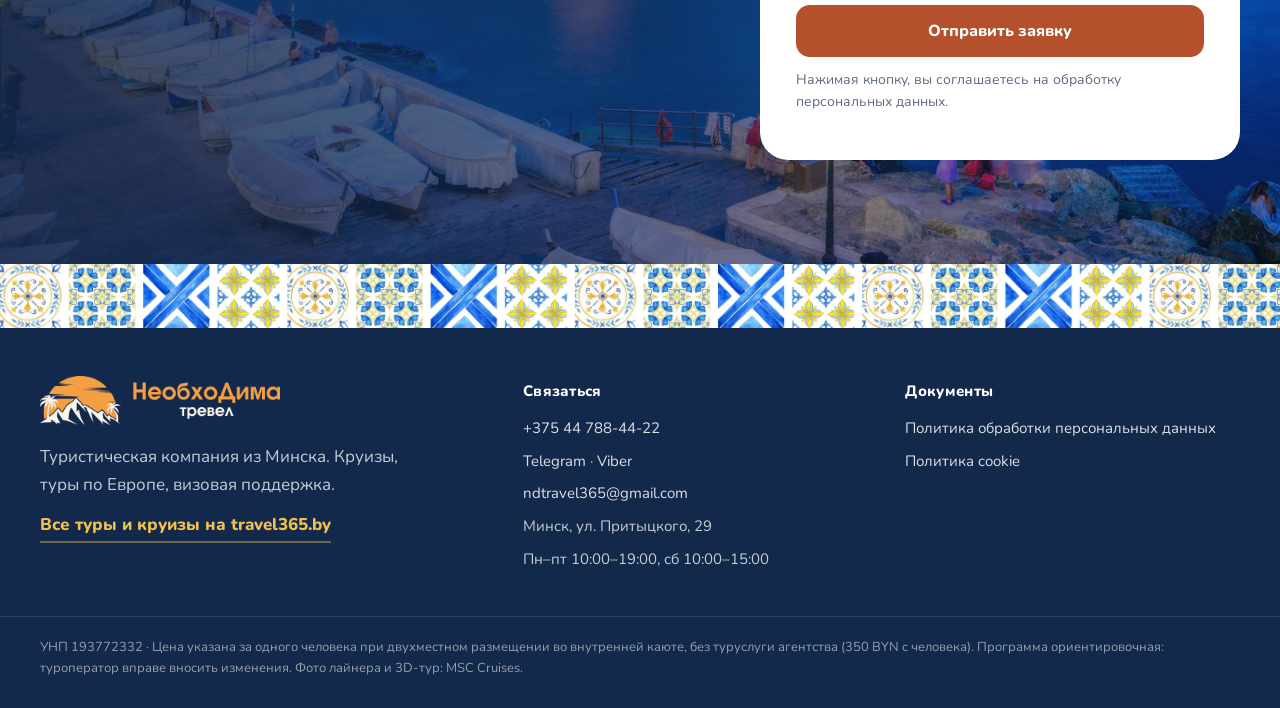
==== commit 018d3cb2: "Отзывы и карта: два ряда на всю ширину" ====
--- a/index.html
+++ b/index.html
@@ -16,7 +16,7 @@
 <link rel="preconnect" href="https://fonts.gstatic.com" crossorigin>
 <link href="https://fonts.googleapis.com/css2?family=Geologica:wght@600;700&family=Nunito:wght@400;600;700;800&display=swap" rel="stylesheet">
 <link rel="preload" as="image" href="img/u/tarragona-town.jpg">
-<link rel="stylesheet" href="css/styles.css?v=27">
+<link rel="stylesheet" href="css/styles.css?v=28">
 <script type="application/ld+json">{"@context": "https://schema.org", "@graph": [{"@type": "TouristTrip", "name": "Круиз по Средиземному морю на MSC Musica, 15–22 апреля 2027", "description": "Таррагона, Марсель, Генуя, Рим, Палермо, Ибица и Валенсия. Перелёты из Варшавы, ночь в Барселоне, 7 ночей на MSC Musica, менеджер с группой.", "touristType": "Туристы из Беларуси", "itinerary": {"@type": "ItemList", "itemListElement": [{"@type": "ListItem", "position": 1, "item": {"@type": "City", "name": "Таррагона"}}, {"@type": "ListItem", "position": 2, "item": {"@type": "City", "name": "Марсель"}}, {"@type": "ListItem", "position": 3, "item": {"@type": "City", "name": "Генуя"}}, {"@type": "ListItem", "position": 4, "item": {"@type": "City", "name": "Чивитавеккья (Рим)"}}, {"@type": "ListItem", "position": 5, "item": {"@type": "City", "name": "Палермо"}}, {"@type": "ListItem", "position": 6, "item": {"@type": "City", "name": "Ибица"}}, {"@type": "ListItem", "position": 7, "item": {"@type": "City", "name": "Валенсия"}}]}, "provider": {"@type": "TravelAgency", "name": "НеобхоДима Тревел", "telephone": "+375447884422", "address": {"@type": "PostalAddress", "streetAddress": "ул. Притыцкого, 29", "addressLocality": "Минск", "addressCountry": "BY"}}}, {"@type": "FAQPage", "mainEntity": [{"@type": "Question", "name": "Почему не купить круиз напрямую у MSC?", "acceptedAnswer": {"@type": "Answer", "text": "MSC продаёт только сам круиз: каюту, питание и развлечения на борту. Перелёты из Варшавы, ночь в Барселоне, трансфер в порт Таррагоны и визу пришлось бы собирать самостоятельно — и следить, чтобы всё совпало по датам. У нас это уже состыковано в один тур. А ещё с группой едет менеджер, который говорит по-русски: встретит в Варшаве, проведёт через посадку на лайнер и будет рядом в портах."}}, {"@type": "Question", "name": "Какая погода в апреле?", "acceptedAnswer": {"@type": "Answer", "text": "Апрель — хорошее время для городов: не жарко, а толп меньше, чем летом. Днём в портах обычно 17–22 °C, вечером на палубе ветрено и прохладнее. Возьмите ветровку или лёгкую куртку, удобную обувь для прогулок по брусчатке и купальник: на лайнере есть бассейны и джакузи, а в солнечный день можно позагорать на палубе."}}, {"@type": "Question", "name": "Что на борту бесплатно, а что нет?", "acceptedAnswer": {"@type": "Answer", "text": "В цену входят: завтрак, обед и ужин в основных ресторанах и на шведском столе, вечерние шоу в театре, бассейны, джакузи, спортзал, а также портовые и сервисные сборы лайнера — на борту за них доплачивать не нужно. Отдельно оплачиваются напитки, тематические рестораны, спа, фото, казино и экскурсии в портах. Если любите кофе, вино или коктейли, иногда выгоднее заранее взять пакет напитков — менеджер подскажет, стоит ли."}}, {"@type": "Question", "name": "Как добраться из Минска до Варшавы?", "acceptedAnswer": {"@type": "Answer", "text": "Дорога до Варшавы в цену не входит: добираетесь удобным для себя способом. 14 апреля группа встречается с менеджером в Варшаве и вместе летит в Барселону."}}, {"@type": "Question", "name": "Нужны ли вечерние наряды?", "acceptedAnswer": {"@type": "Answer", "text": "Днём — свободная одежда: шорты, сарафаны, кроссовки. Вечером в ресторанах принято выглядеть чуть наряднее, без пляжной одежды. За неделю обычно бывает один-два гала-вечера: платье или костюм, рубашка с брюками; смокинг не обязателен, но в шортах и шлёпанцах в ресторан в такой вечер не пускают. А ещё в программе MSC обычно есть Белая вечеринка — гости приходят в белом и танцуют до ночи. Положите в чемодан что-нибудь белое: платье, блузку или рубашку — из этого вечера получаются самые красивые фото круиза."}}, {"@type": "Question", "name": "Как платить на борту?", "acceptedAnswer": {"@type": "Answer", "text": "Наличные на борту почти не нужны: все покупки записываются на круизную карту — она же ключ от каюты. В первый день карту привязывают к банковской карте Visa или Mastercard либо вносят наличный депозит в евро на ресепшене. Если ваша карта не пройдёт, депозит — надёжный вариант: неизрасходованный остаток вернут наличными в последнее утро. Расходы видно в приложении MSC for Me, а с настройкой карты в день посадки поможет менеджер."}}, {"@type": "Question", "name": "Можно каюту с окном или балконом?", "acceptedAnswer": {"@type": "Answer", "text": "Да. Кроме внутренней каюты, на лайнере есть каюты с окном и с балконом — их фото в блоке «Где вы будете просыпаться» выше. Доплата зависит от категории и от того, сколько кают осталось, поэтому менеджер посчитает её на момент бронирования. Чем раньше бронь, тем больше выбор: цены MSC растут по мере того, как лайнер заполняется."}}, {"@type": "Question", "name": "Как оплатить?", "acceptedAnswer": {"@type": "Answer", "text": "Цена указана в евро, оплачиваете в белорусских рублях. Чтобы закрепить место, вносите предоплату, остаток — по графику до поездки. Сумму предоплаты и даты платежей менеджер назовёт при бронировании."}}, {"@type": "Question", "name": "Можно с ребёнком?", "acceptedAnswer": {"@type": "Answer", "text": "Да. На лайнерах MSC есть детские клубы с аниматорами для разных возрастов, а бассейны и вечерние шоу понравятся всей семье. Стоимость для ребёнка зависит от возраста и каюты — менеджер посчитает. Учтите: ребёнку тоже нужны загранпаспорт и шенгенская виза — оформим их вместе с вашими."}}]}]}</script>
 <script src="js/consent.js?v=1"></script>
 </head>
--- a/css/styles.css
+++ b/css/styles.css
@@ -815,3 +815,13 @@
 .hero-buy .btn{flex:none}
 @media (min-width:1200px){.hero h1{max-width:none}}
 @media (max-width:767px){.hero h1{max-width:none;font-size:clamp(22px,6.1vw,34px)}.hero-buy{align-items:stretch}.hero-buy .btn{width:100%}}
+
+/* v15 (18.11.2026): отзывы и карта — два ряда на всю ширину: лента из трёх карточек, ниже карта офиса */
+@media (min-width:1024px){
+  .rv-grid{grid-template-columns:minmax(0,1fr);gap:40px}
+  .rv-wrap .reviews{--cw:calc((100% - 60px)/3.2);gap:20px;
+    -webkit-mask-image:linear-gradient(90deg,#000 0,#000 93%,transparent 100%);mask-image:linear-gradient(90deg,#000 0,#000 93%,transparent 100%)}
+  .rv-wrap .rv{min-height:300px}
+  .rv-map{border-radius:var(--r)}
+  .rv-map iframe{min-height:460px}
+}
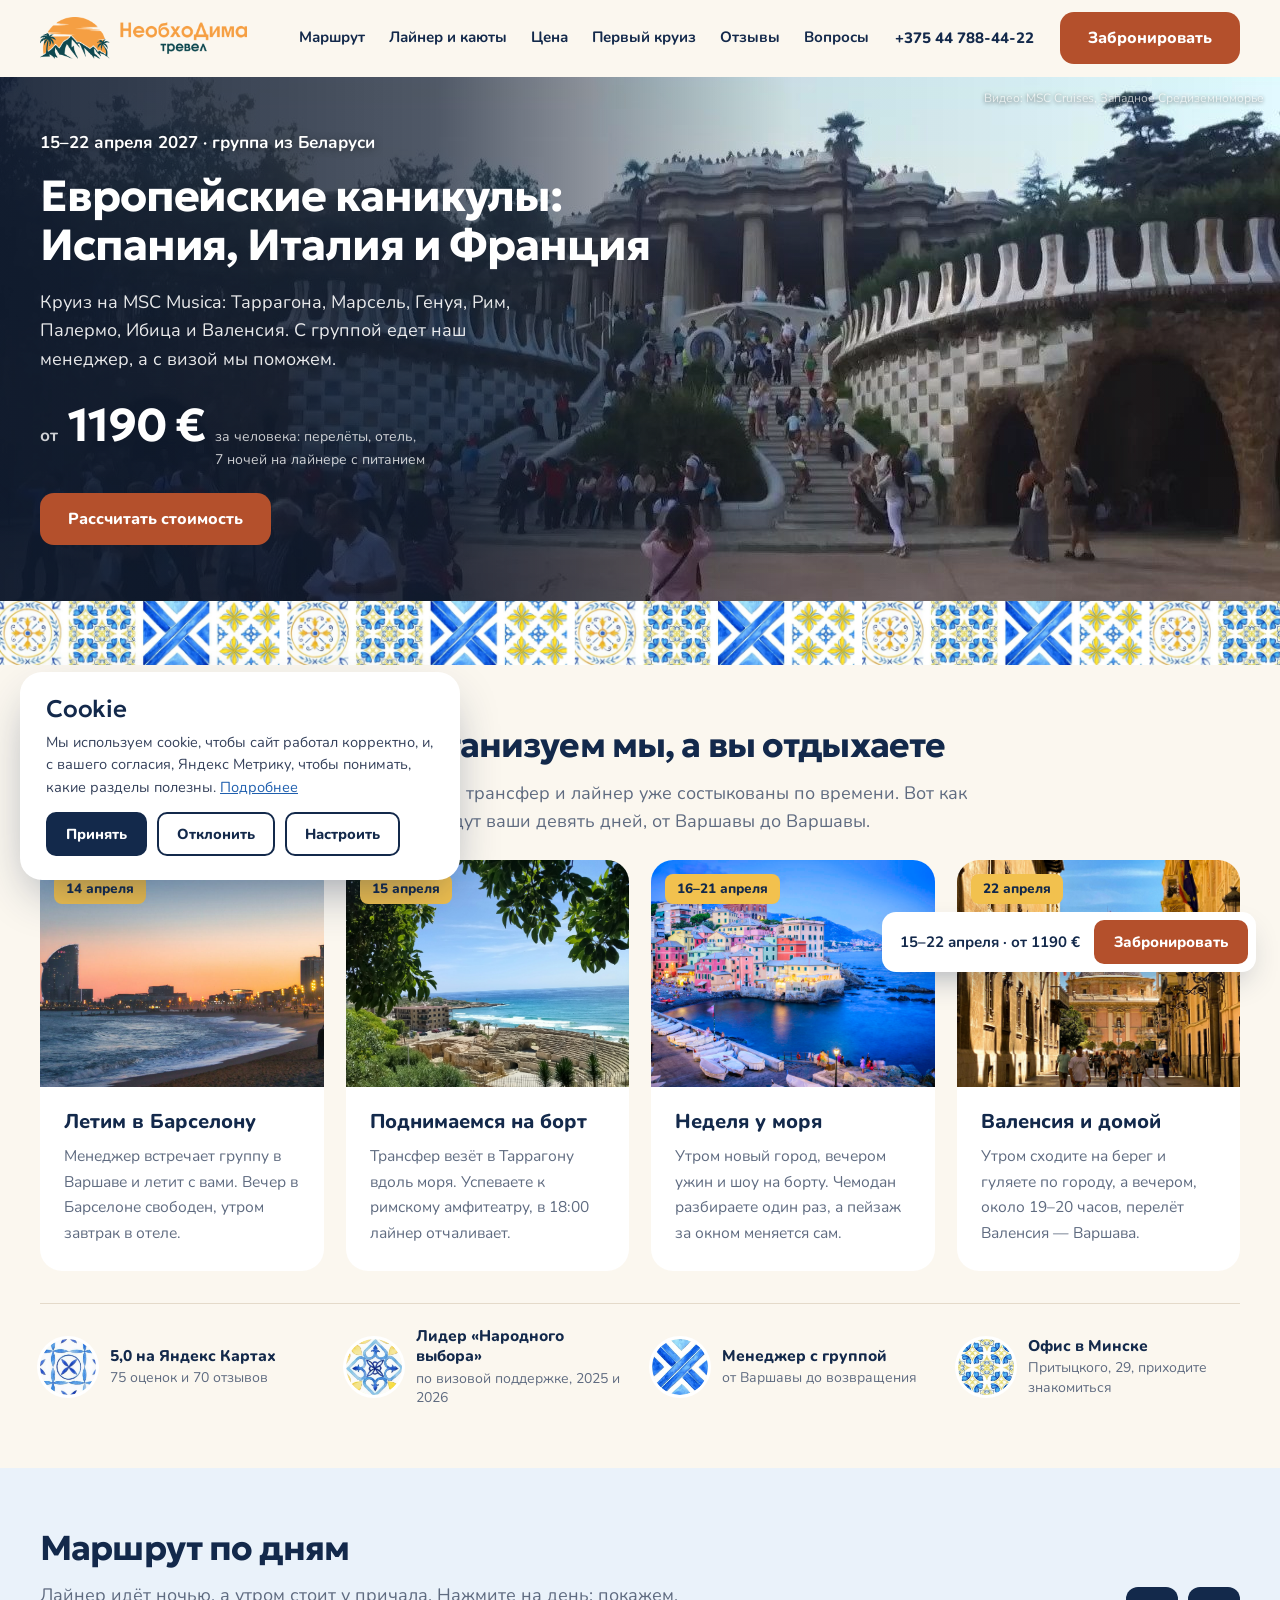
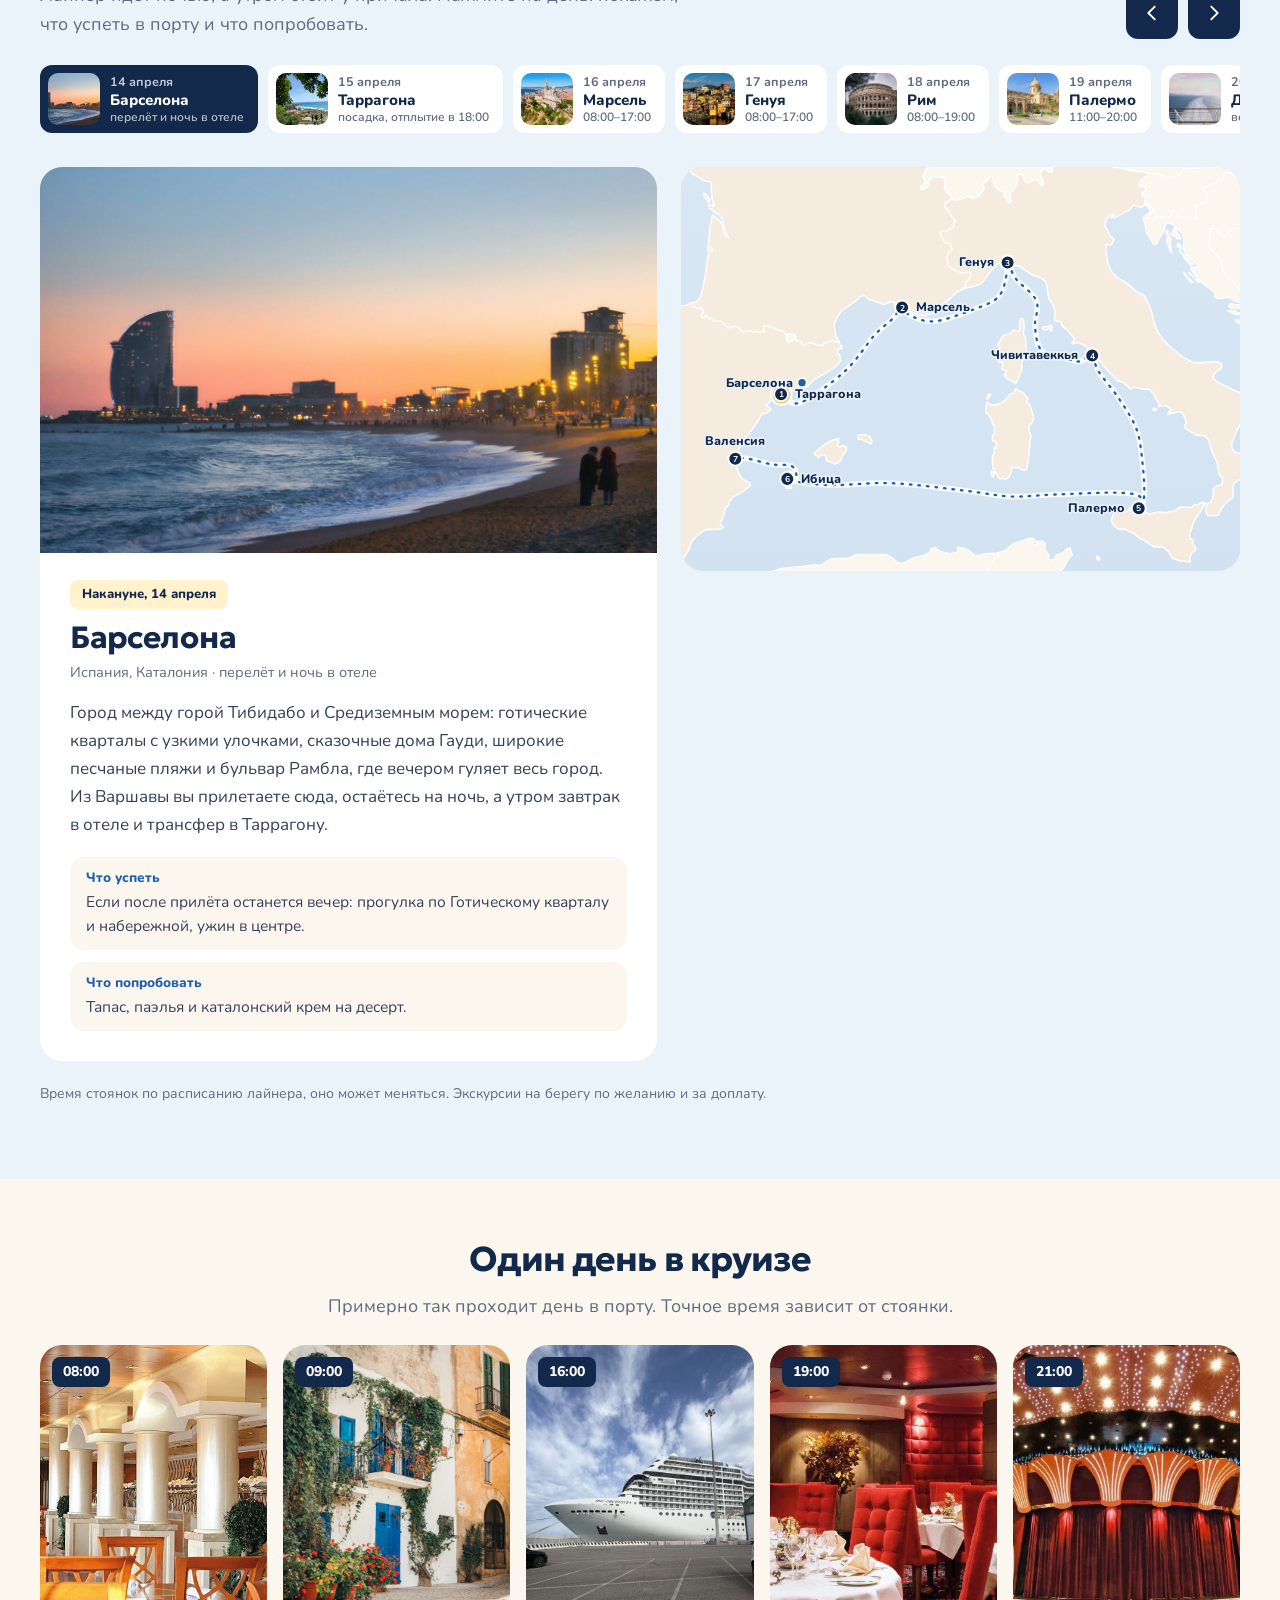
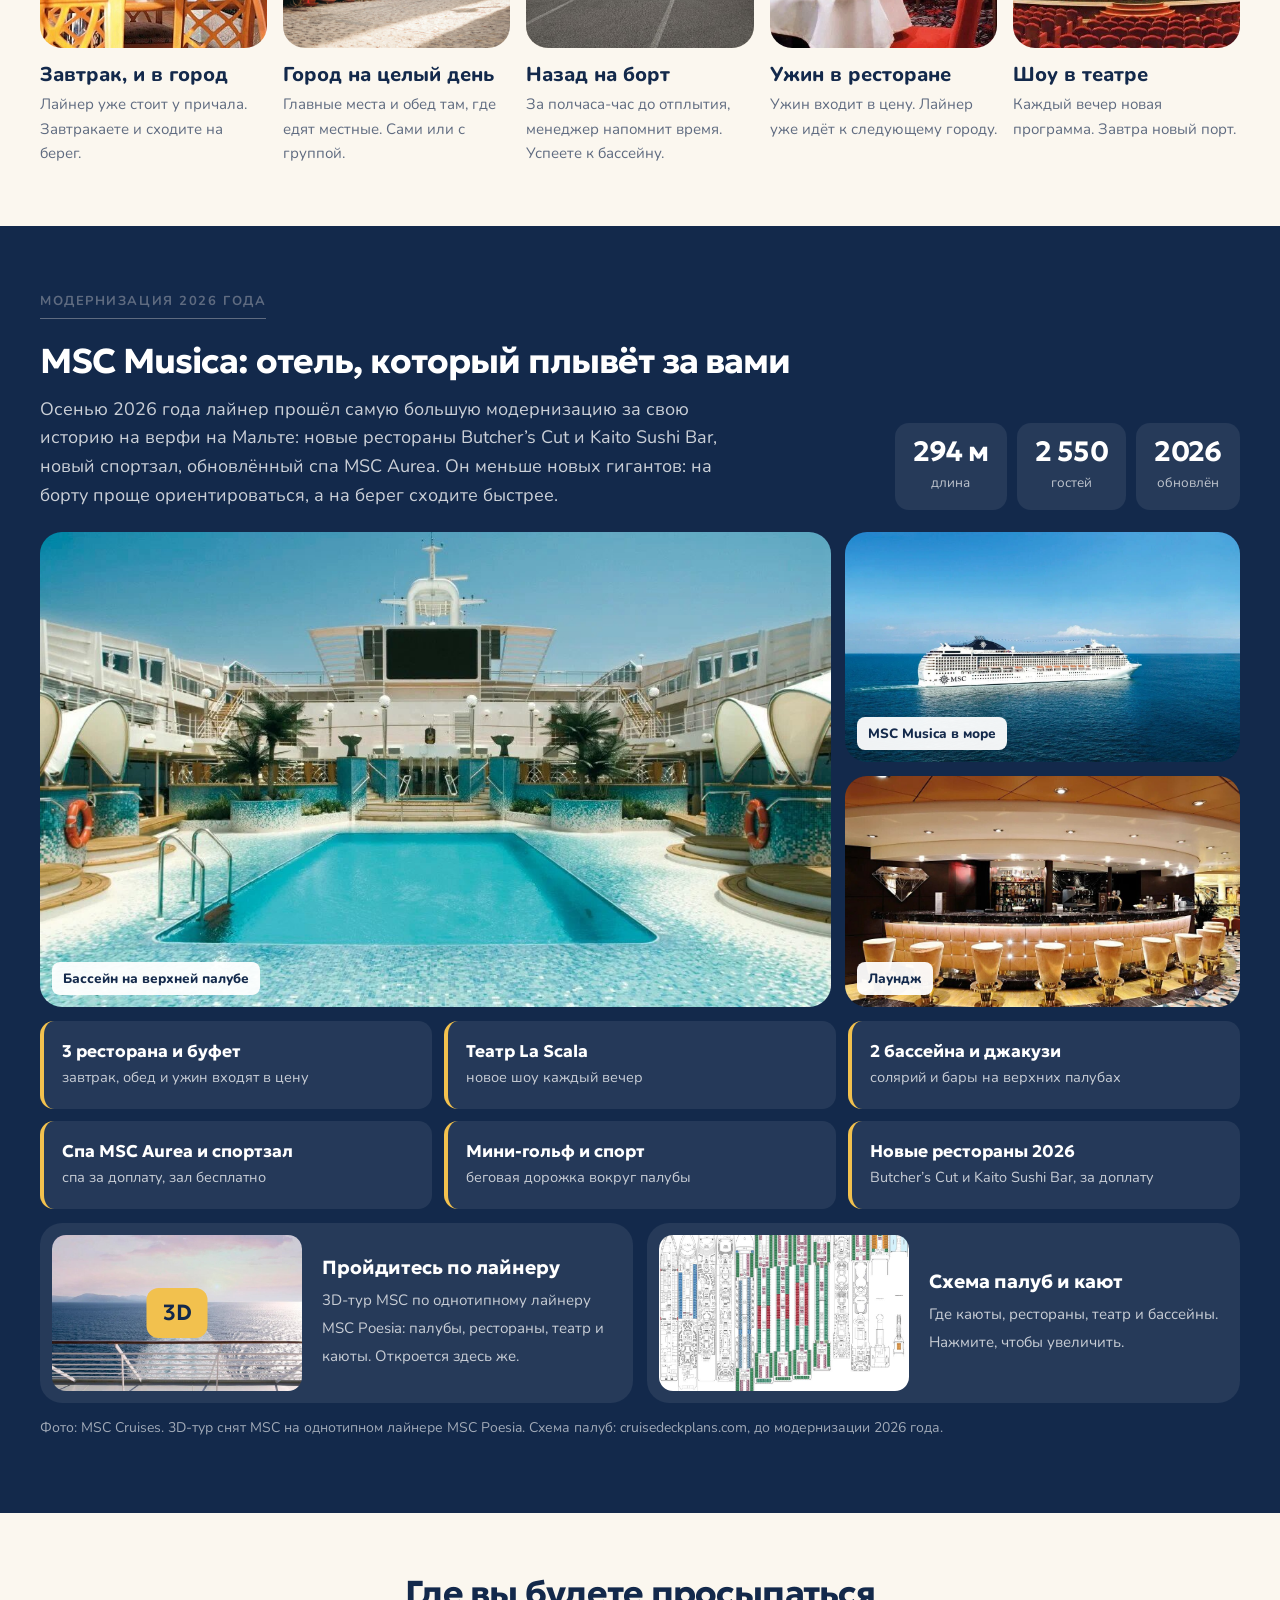
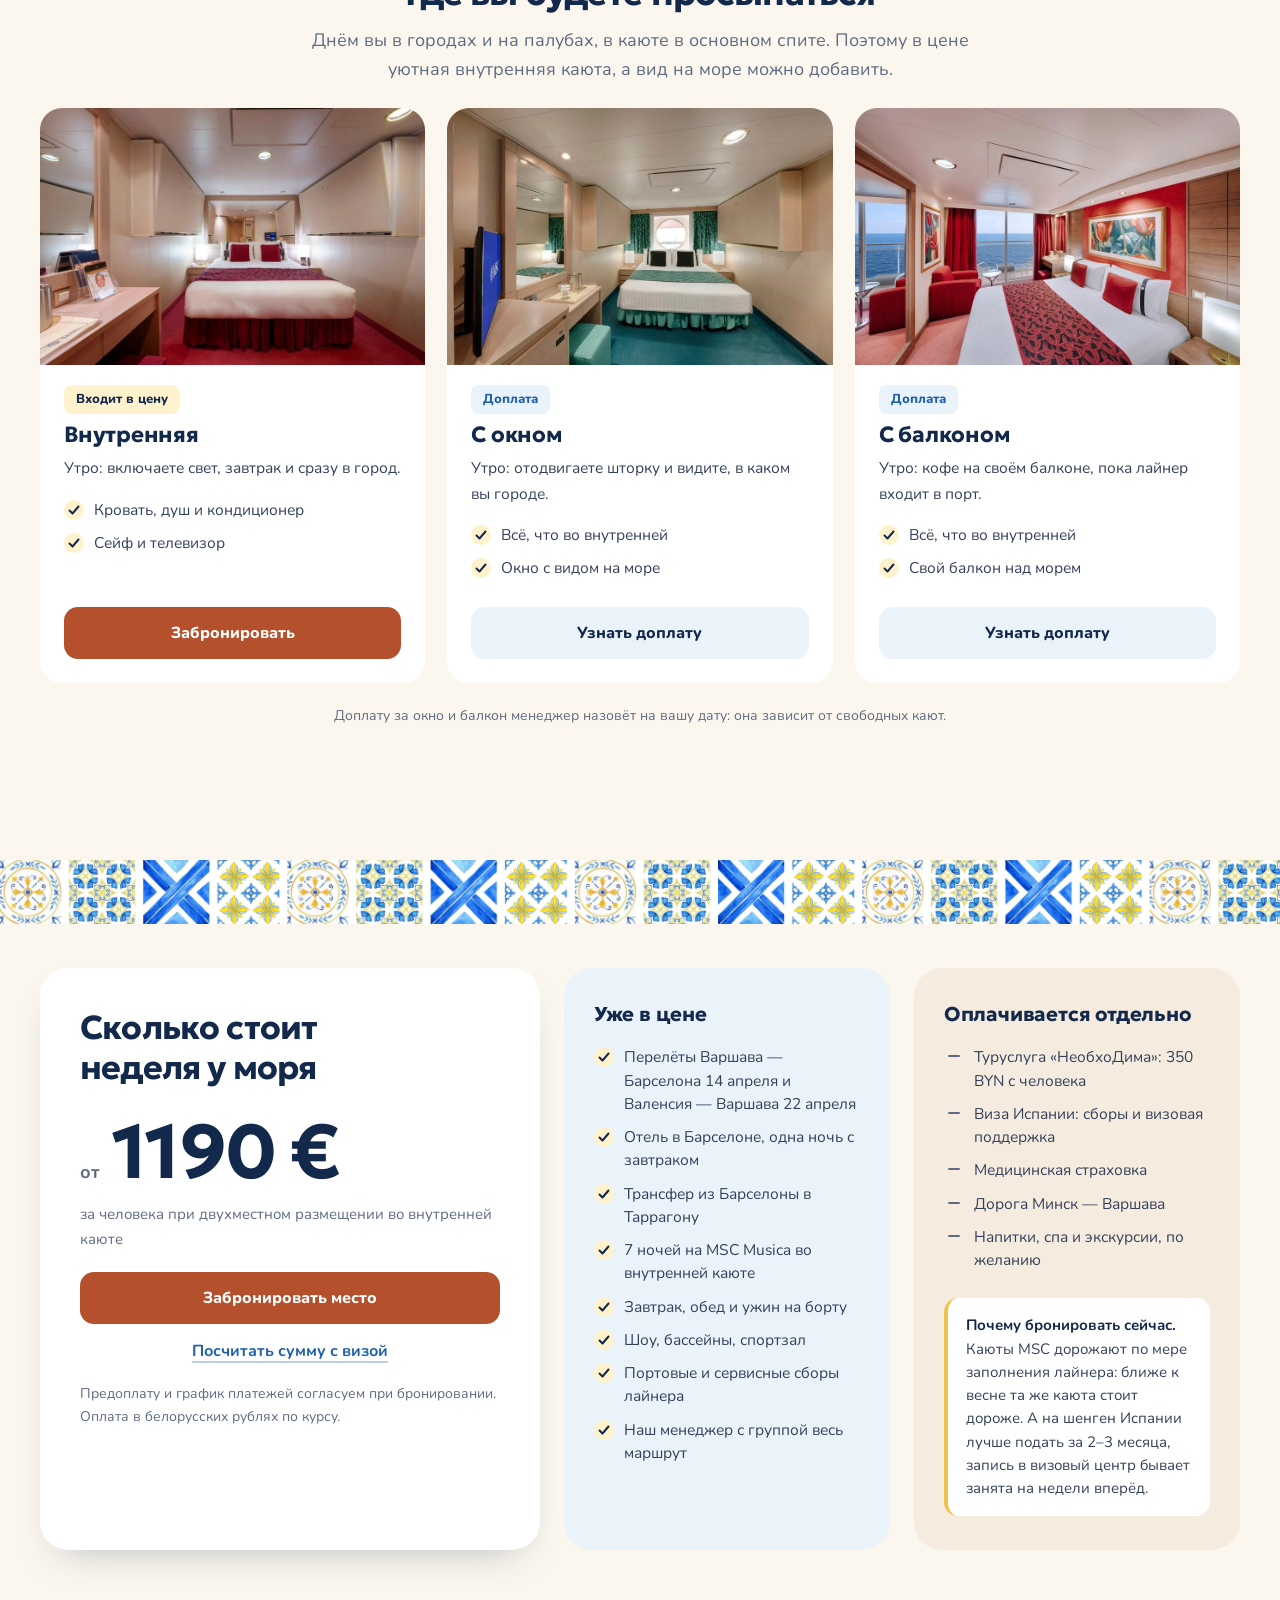
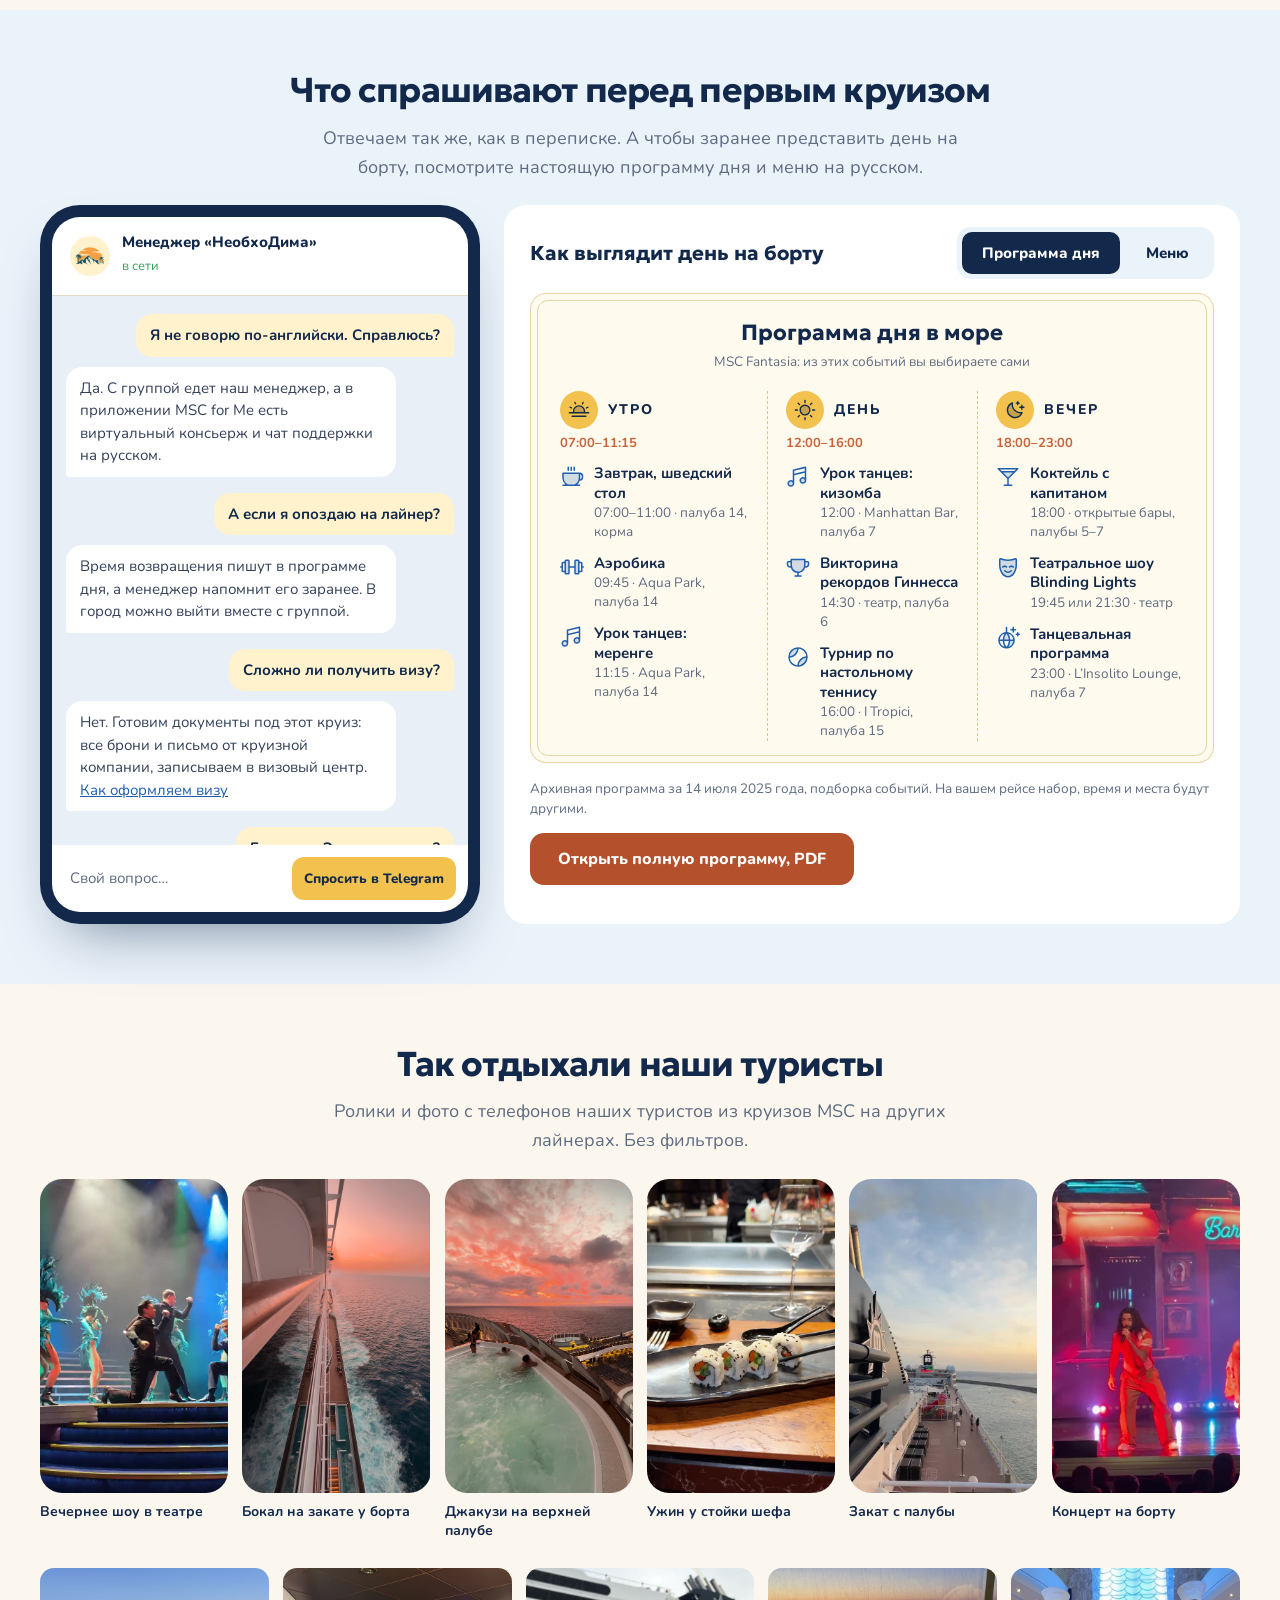
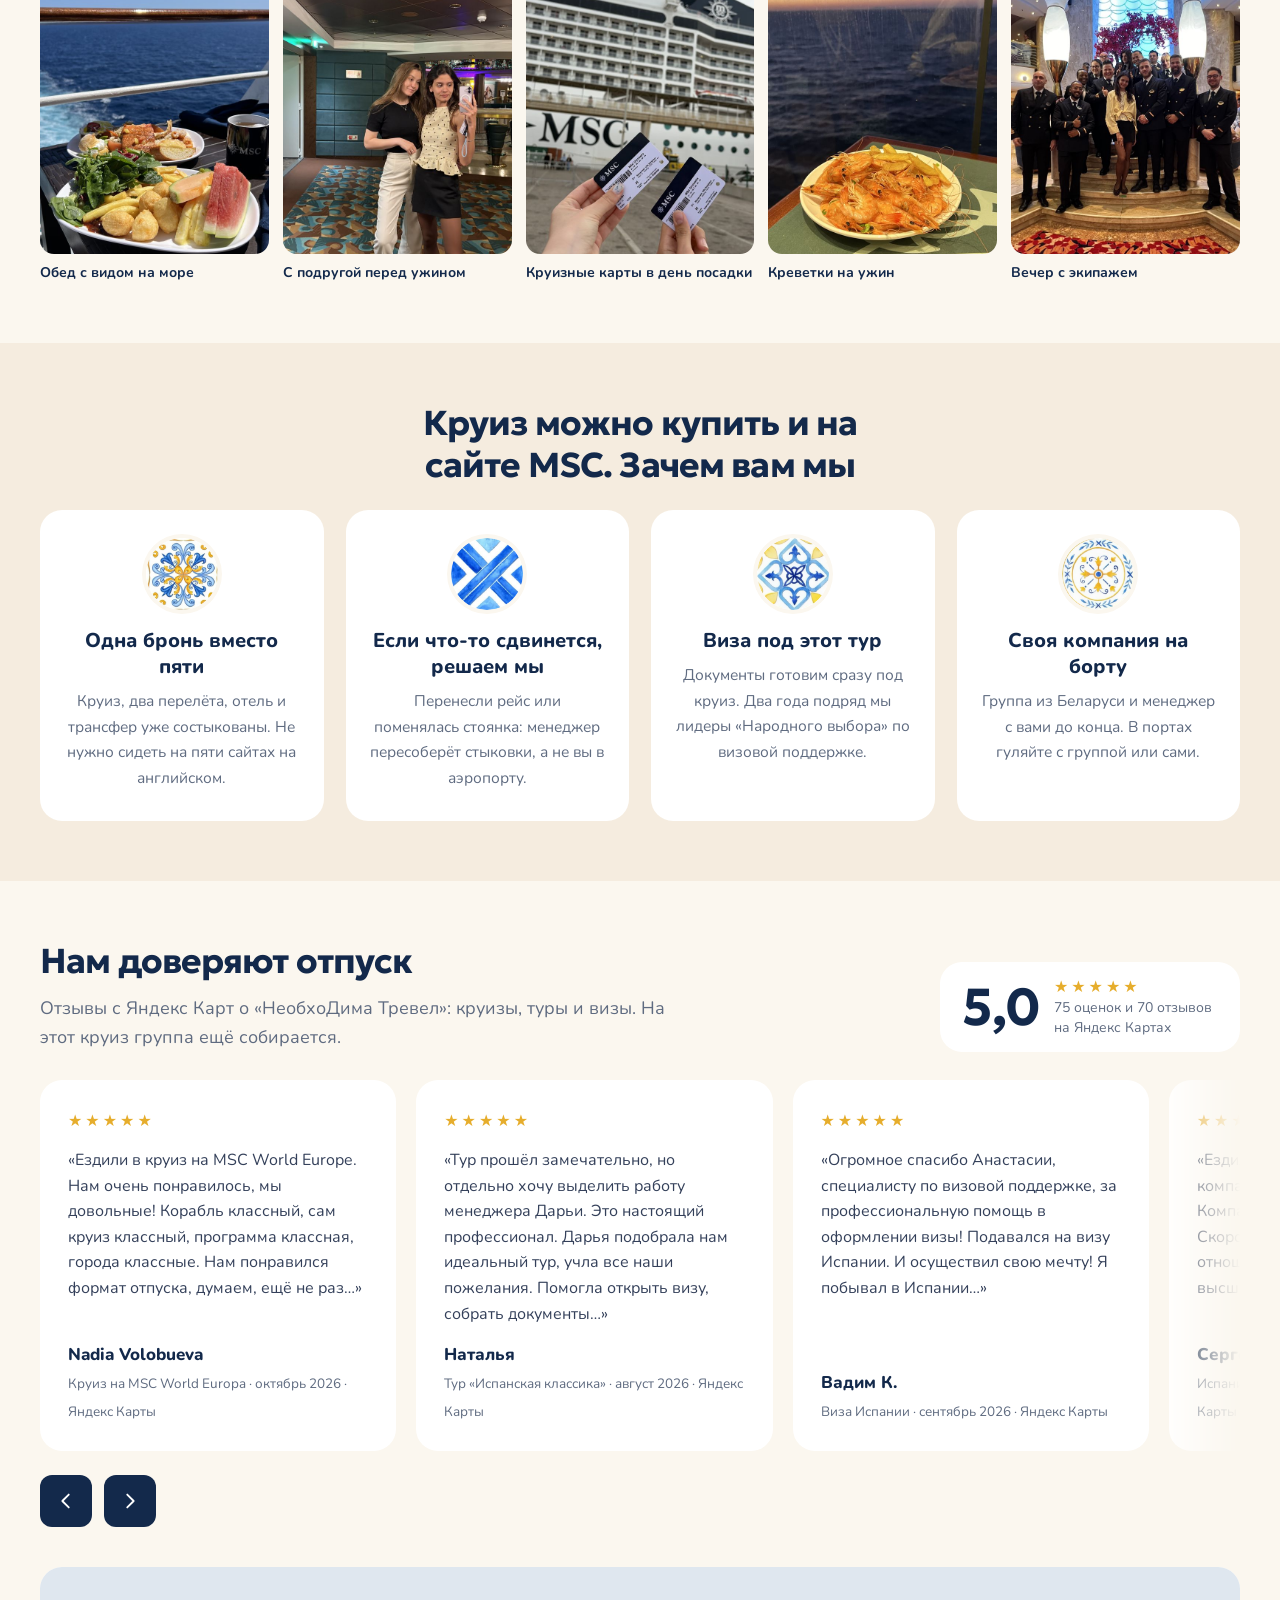
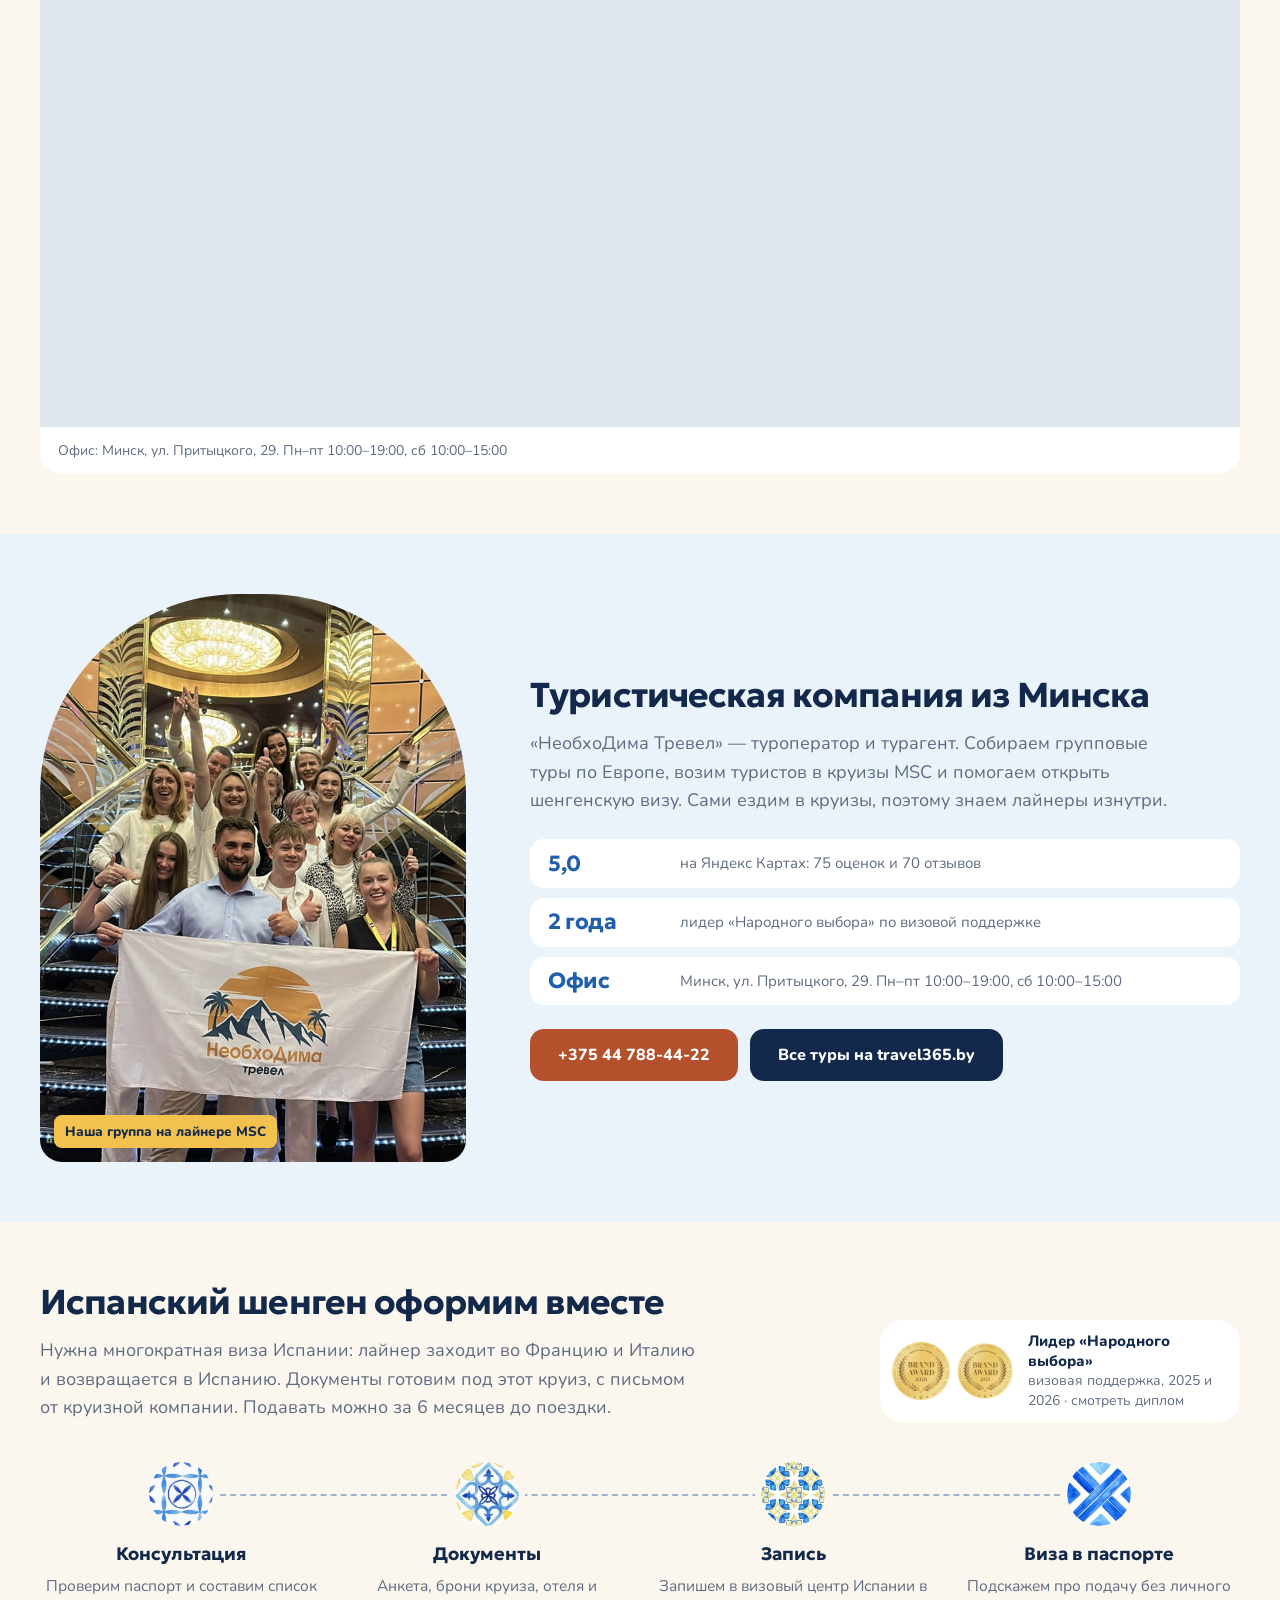
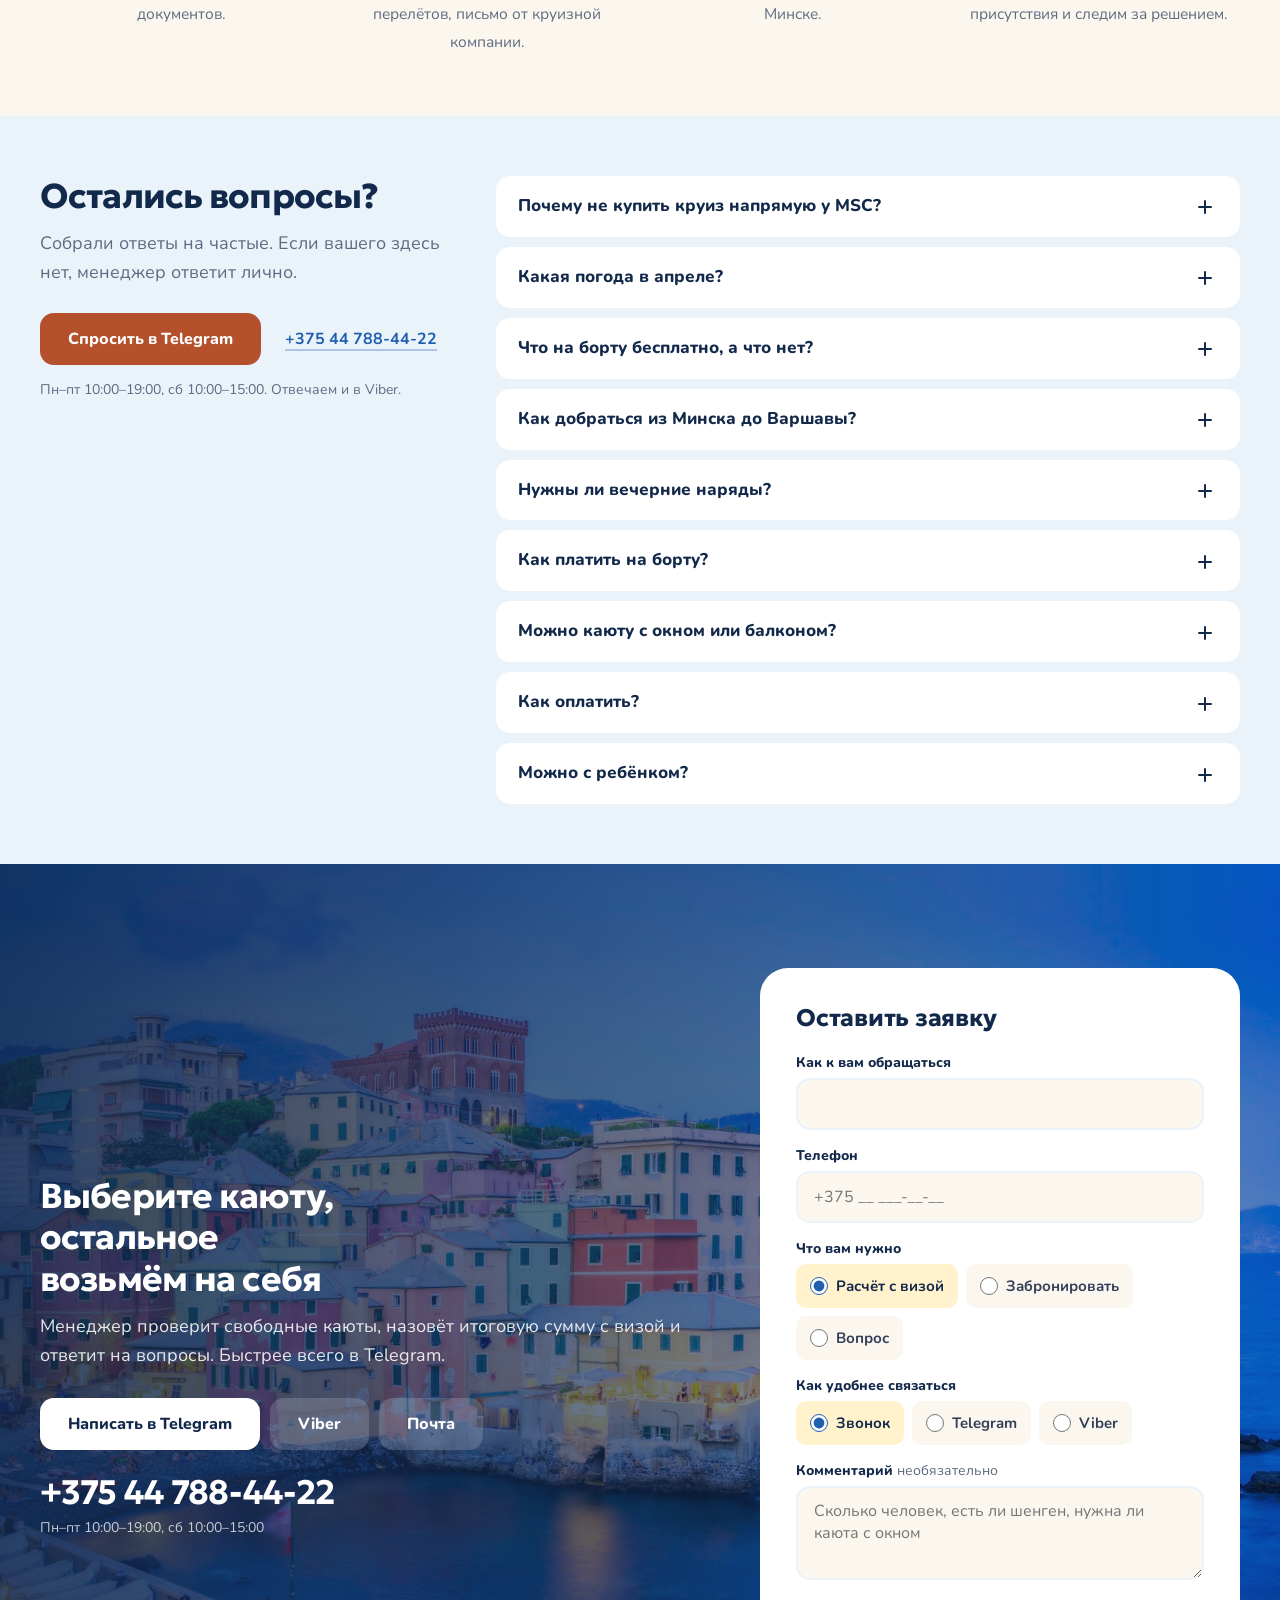
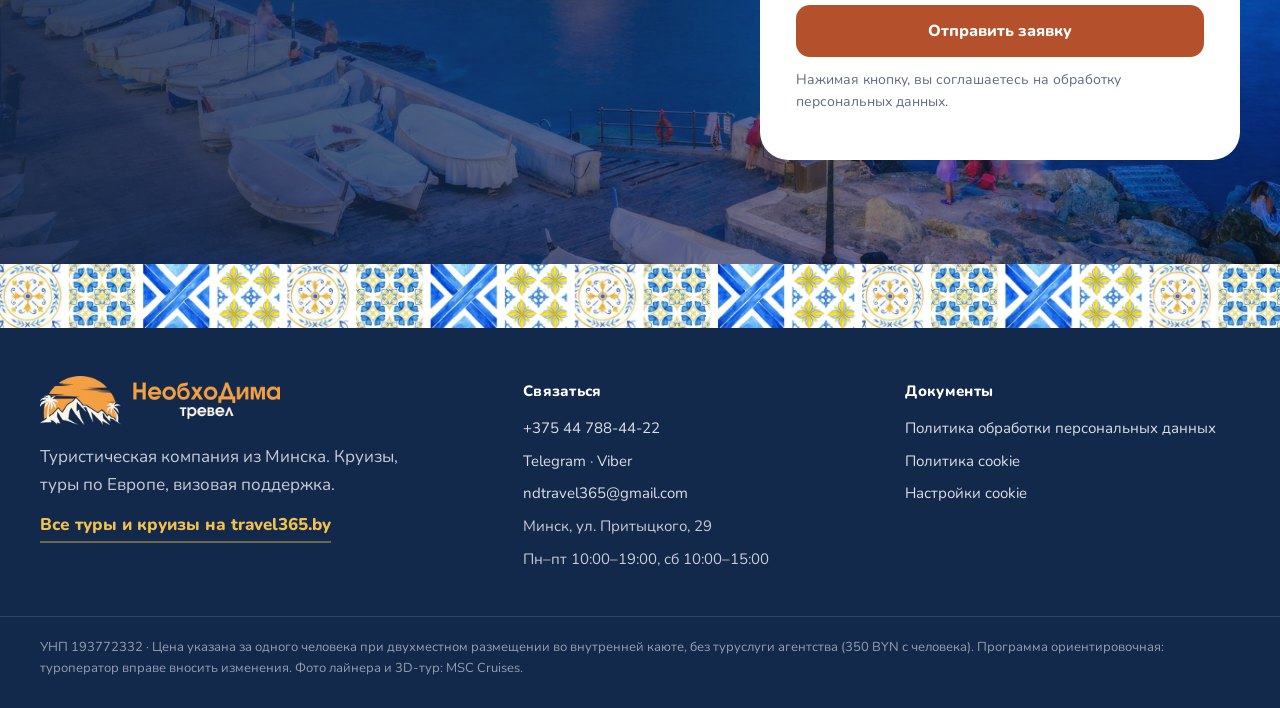
==== commit 4e0a8cc1: "Подключён счётчик Яндекс Метрики 114389961 (после согласия на cookie) Co-Authored-By: Claude Sonnet " ====
--- a/index.html
+++ b/index.html
@@ -18,7 +18,7 @@
 <link rel="preload" as="image" href="img/u/tarragona-town.jpg">
 <link rel="stylesheet" href="css/styles.css?v=28">
 <script type="application/ld+json">{"@context": "https://schema.org", "@graph": [{"@type": "TouristTrip", "name": "Круиз по Средиземному морю на MSC Musica, 15–22 апреля 2027", "description": "Таррагона, Марсель, Генуя, Рим, Палермо, Ибица и Валенсия. Перелёты из Варшавы, ночь в Барселоне, 7 ночей на MSC Musica, менеджер с группой.", "touristType": "Туристы из Беларуси", "itinerary": {"@type": "ItemList", "itemListElement": [{"@type": "ListItem", "position": 1, "item": {"@type": "City", "name": "Таррагона"}}, {"@type": "ListItem", "position": 2, "item": {"@type": "City", "name": "Марсель"}}, {"@type": "ListItem", "position": 3, "item": {"@type": "City", "name": "Генуя"}}, {"@type": "ListItem", "position": 4, "item": {"@type": "City", "name": "Чивитавеккья (Рим)"}}, {"@type": "ListItem", "position": 5, "item": {"@type": "City", "name": "Палермо"}}, {"@type": "ListItem", "position": 6, "item": {"@type": "City", "name": "Ибица"}}, {"@type": "ListItem", "position": 7, "item": {"@type": "City", "name": "Валенсия"}}]}, "provider": {"@type": "TravelAgency", "name": "НеобхоДима Тревел", "telephone": "+375447884422", "address": {"@type": "PostalAddress", "streetAddress": "ул. Притыцкого, 29", "addressLocality": "Минск", "addressCountry": "BY"}}}, {"@type": "FAQPage", "mainEntity": [{"@type": "Question", "name": "Почему не купить круиз напрямую у MSC?", "acceptedAnswer": {"@type": "Answer", "text": "MSC продаёт только сам круиз: каюту, питание и развлечения на борту. Перелёты из Варшавы, ночь в Барселоне, трансфер в порт Таррагоны и визу пришлось бы собирать самостоятельно — и следить, чтобы всё совпало по датам. У нас это уже состыковано в один тур. А ещё с группой едет менеджер, который говорит по-русски: встретит в Варшаве, проведёт через посадку на лайнер и будет рядом в портах."}}, {"@type": "Question", "name": "Какая погода в апреле?", "acceptedAnswer": {"@type": "Answer", "text": "Апрель — хорошее время для городов: не жарко, а толп меньше, чем летом. Днём в портах обычно 17–22 °C, вечером на палубе ветрено и прохладнее. Возьмите ветровку или лёгкую куртку, удобную обувь для прогулок по брусчатке и купальник: на лайнере есть бассейны и джакузи, а в солнечный день можно позагорать на палубе."}}, {"@type": "Question", "name": "Что на борту бесплатно, а что нет?", "acceptedAnswer": {"@type": "Answer", "text": "В цену входят: завтрак, обед и ужин в основных ресторанах и на шведском столе, вечерние шоу в театре, бассейны, джакузи, спортзал, а также портовые и сервисные сборы лайнера — на борту за них доплачивать не нужно. Отдельно оплачиваются напитки, тематические рестораны, спа, фото, казино и экскурсии в портах. Если любите кофе, вино или коктейли, иногда выгоднее заранее взять пакет напитков — менеджер подскажет, стоит ли."}}, {"@type": "Question", "name": "Как добраться из Минска до Варшавы?", "acceptedAnswer": {"@type": "Answer", "text": "Дорога до Варшавы в цену не входит: добираетесь удобным для себя способом. 14 апреля группа встречается с менеджером в Варшаве и вместе летит в Барселону."}}, {"@type": "Question", "name": "Нужны ли вечерние наряды?", "acceptedAnswer": {"@type": "Answer", "text": "Днём — свободная одежда: шорты, сарафаны, кроссовки. Вечером в ресторанах принято выглядеть чуть наряднее, без пляжной одежды. За неделю обычно бывает один-два гала-вечера: платье или костюм, рубашка с брюками; смокинг не обязателен, но в шортах и шлёпанцах в ресторан в такой вечер не пускают. А ещё в программе MSC обычно есть Белая вечеринка — гости приходят в белом и танцуют до ночи. Положите в чемодан что-нибудь белое: платье, блузку или рубашку — из этого вечера получаются самые красивые фото круиза."}}, {"@type": "Question", "name": "Как платить на борту?", "acceptedAnswer": {"@type": "Answer", "text": "Наличные на борту почти не нужны: все покупки записываются на круизную карту — она же ключ от каюты. В первый день карту привязывают к банковской карте Visa или Mastercard либо вносят наличный депозит в евро на ресепшене. Если ваша карта не пройдёт, депозит — надёжный вариант: неизрасходованный остаток вернут наличными в последнее утро. Расходы видно в приложении MSC for Me, а с настройкой карты в день посадки поможет менеджер."}}, {"@type": "Question", "name": "Можно каюту с окном или балконом?", "acceptedAnswer": {"@type": "Answer", "text": "Да. Кроме внутренней каюты, на лайнере есть каюты с окном и с балконом — их фото в блоке «Где вы будете просыпаться» выше. Доплата зависит от категории и от того, сколько кают осталось, поэтому менеджер посчитает её на момент бронирования. Чем раньше бронь, тем больше выбор: цены MSC растут по мере того, как лайнер заполняется."}}, {"@type": "Question", "name": "Как оплатить?", "acceptedAnswer": {"@type": "Answer", "text": "Цена указана в евро, оплачиваете в белорусских рублях. Чтобы закрепить место, вносите предоплату, остаток — по графику до поездки. Сумму предоплаты и даты платежей менеджер назовёт при бронировании."}}, {"@type": "Question", "name": "Можно с ребёнком?", "acceptedAnswer": {"@type": "Answer", "text": "Да. На лайнерах MSC есть детские клубы с аниматорами для разных возрастов, а бассейны и вечерние шоу понравятся всей семье. Стоимость для ребёнка зависит от возраста и каюты — менеджер посчитает. Учтите: ребёнку тоже нужны загранпаспорт и шенгенская виза — оформим их вместе с вашими."}}]}]}</script>
-<script src="js/consent.js?v=1"></script>
+<script src="js/consent.js?v=2"></script>
 </head>
 <body>
 <a class="skip" href="#main">К содержимому</a>
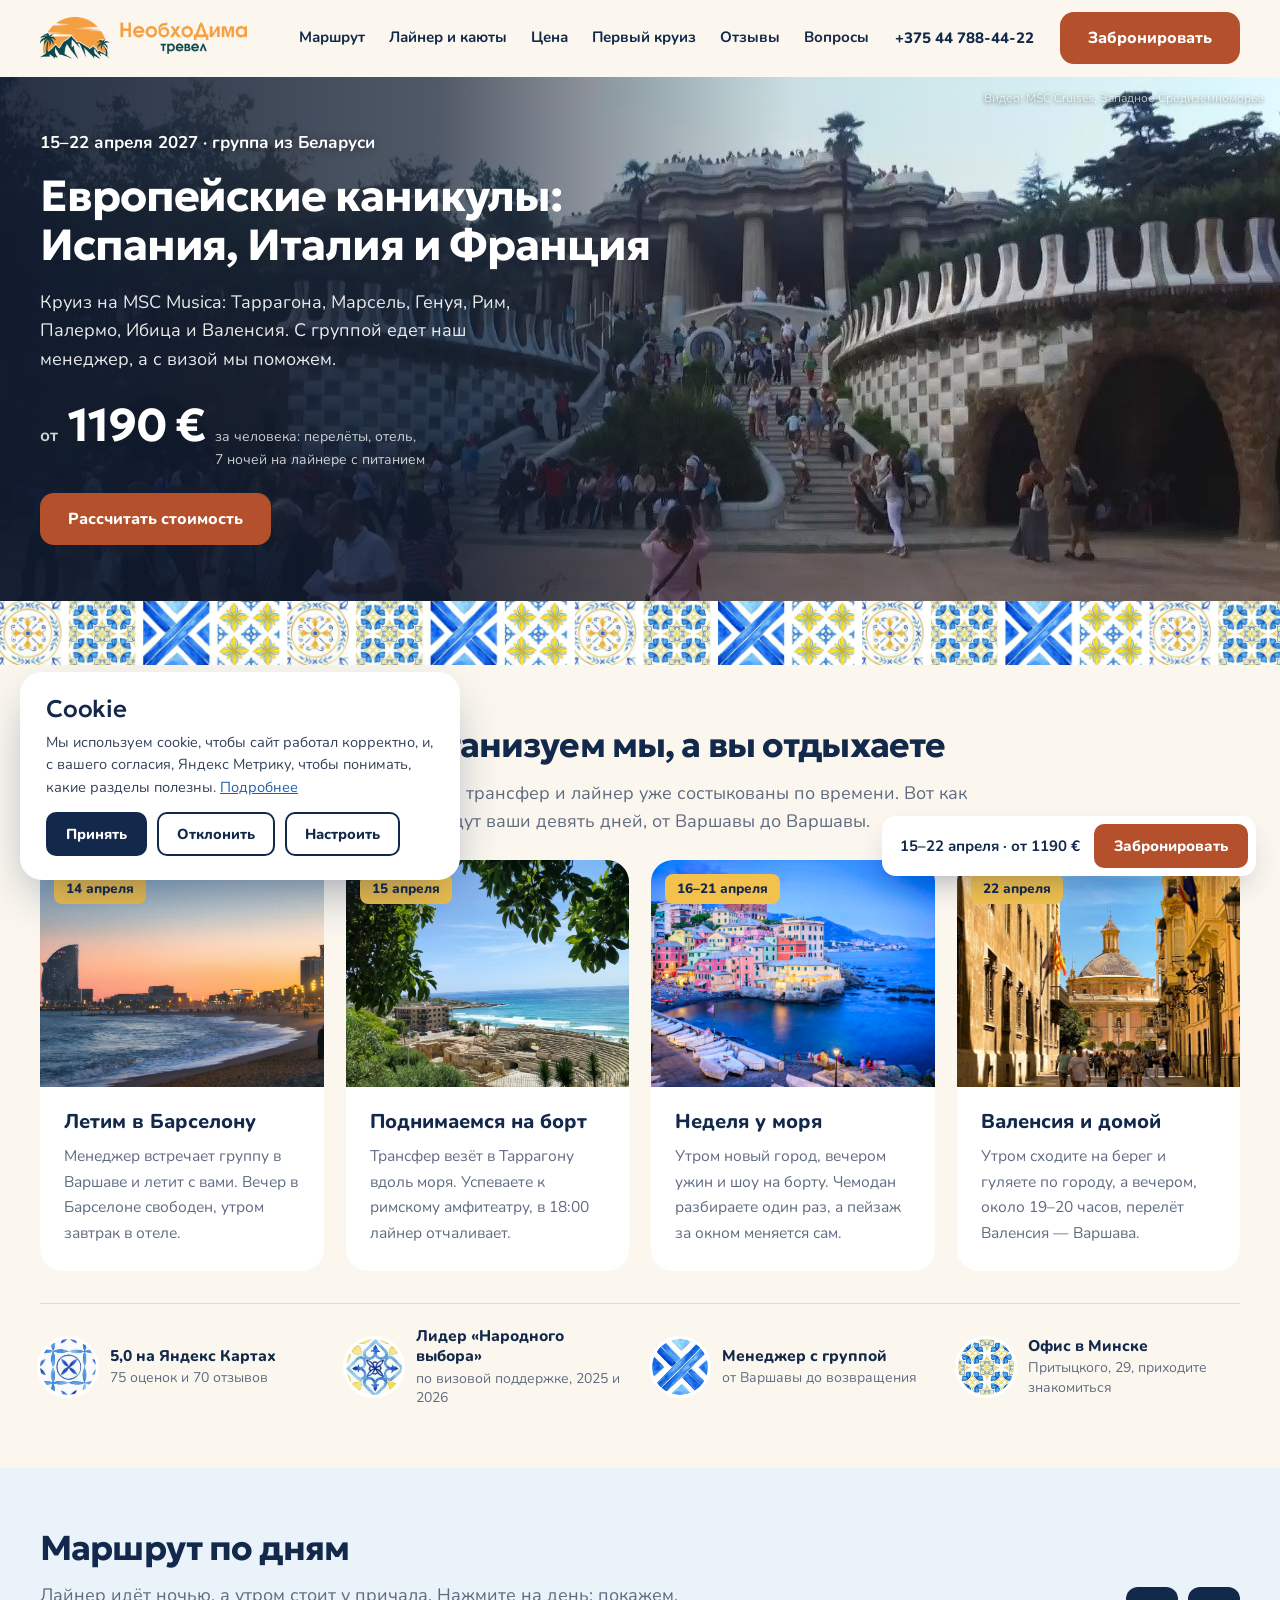
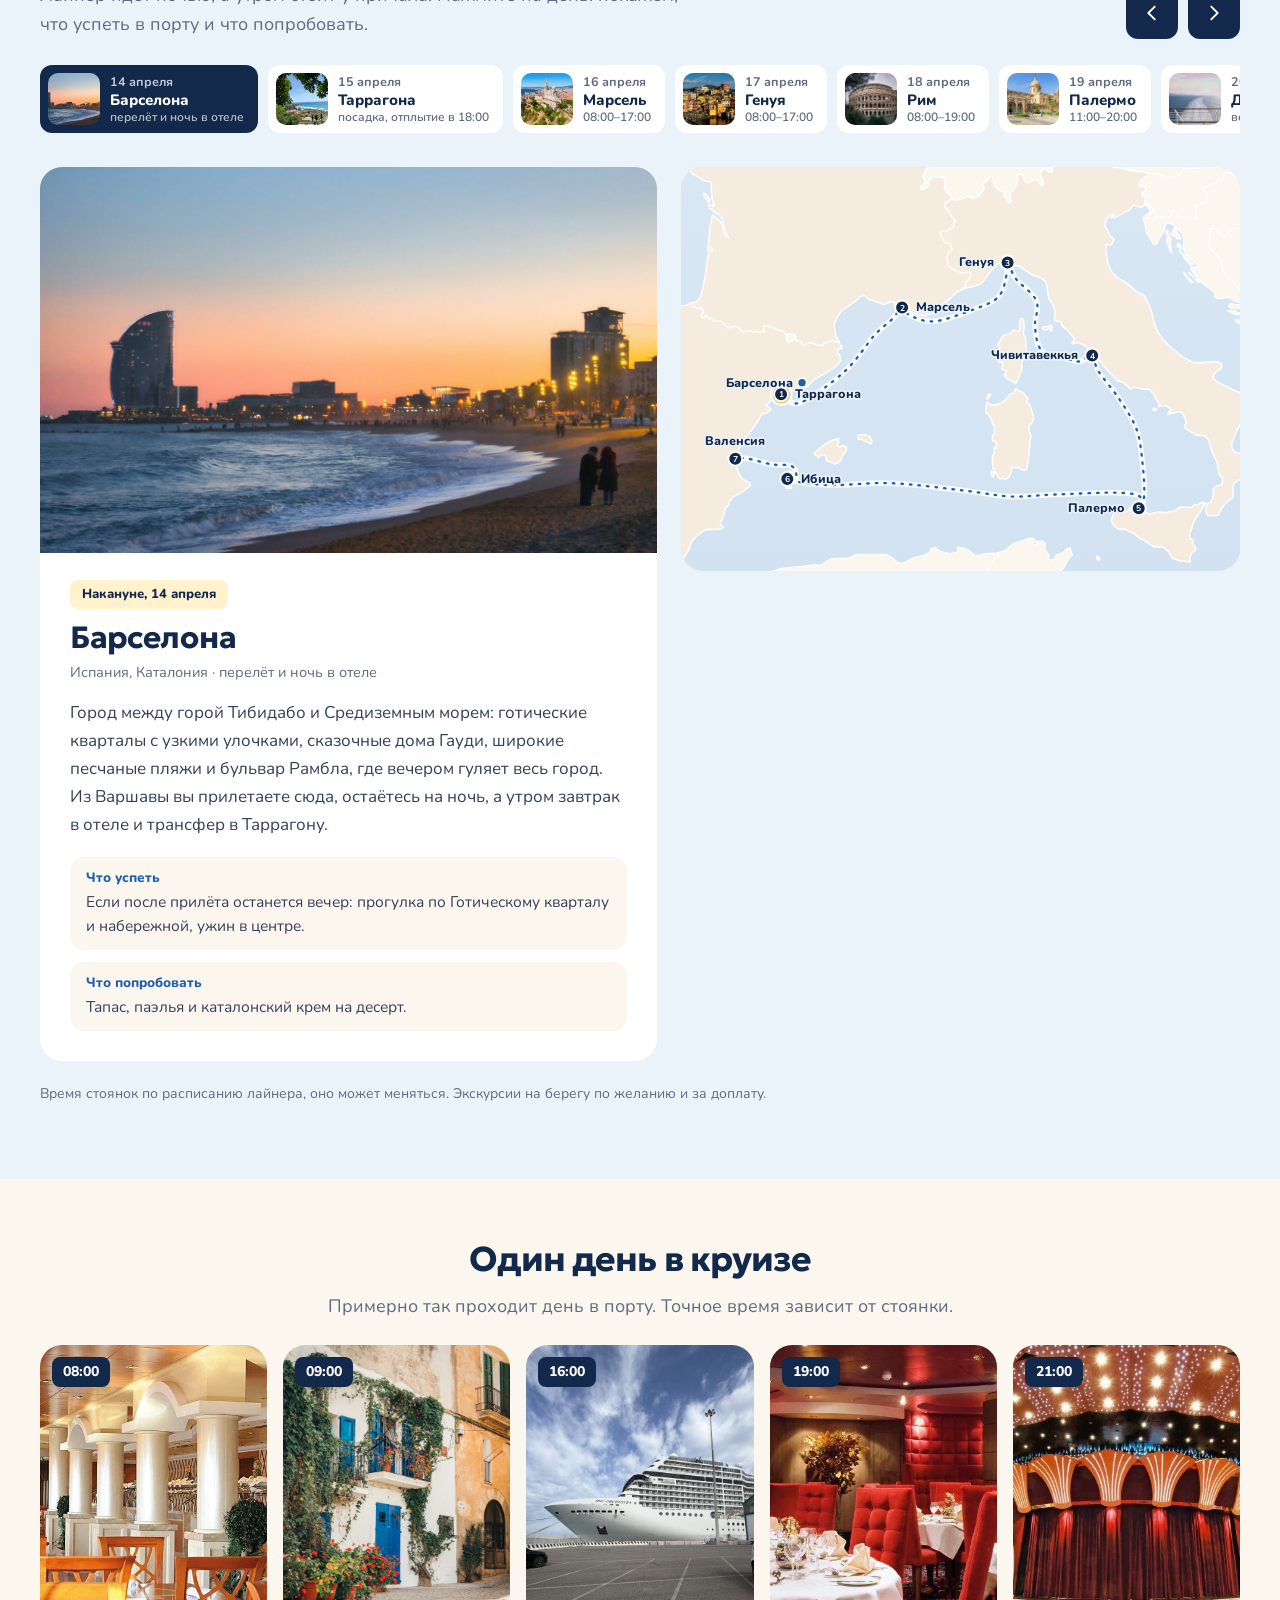
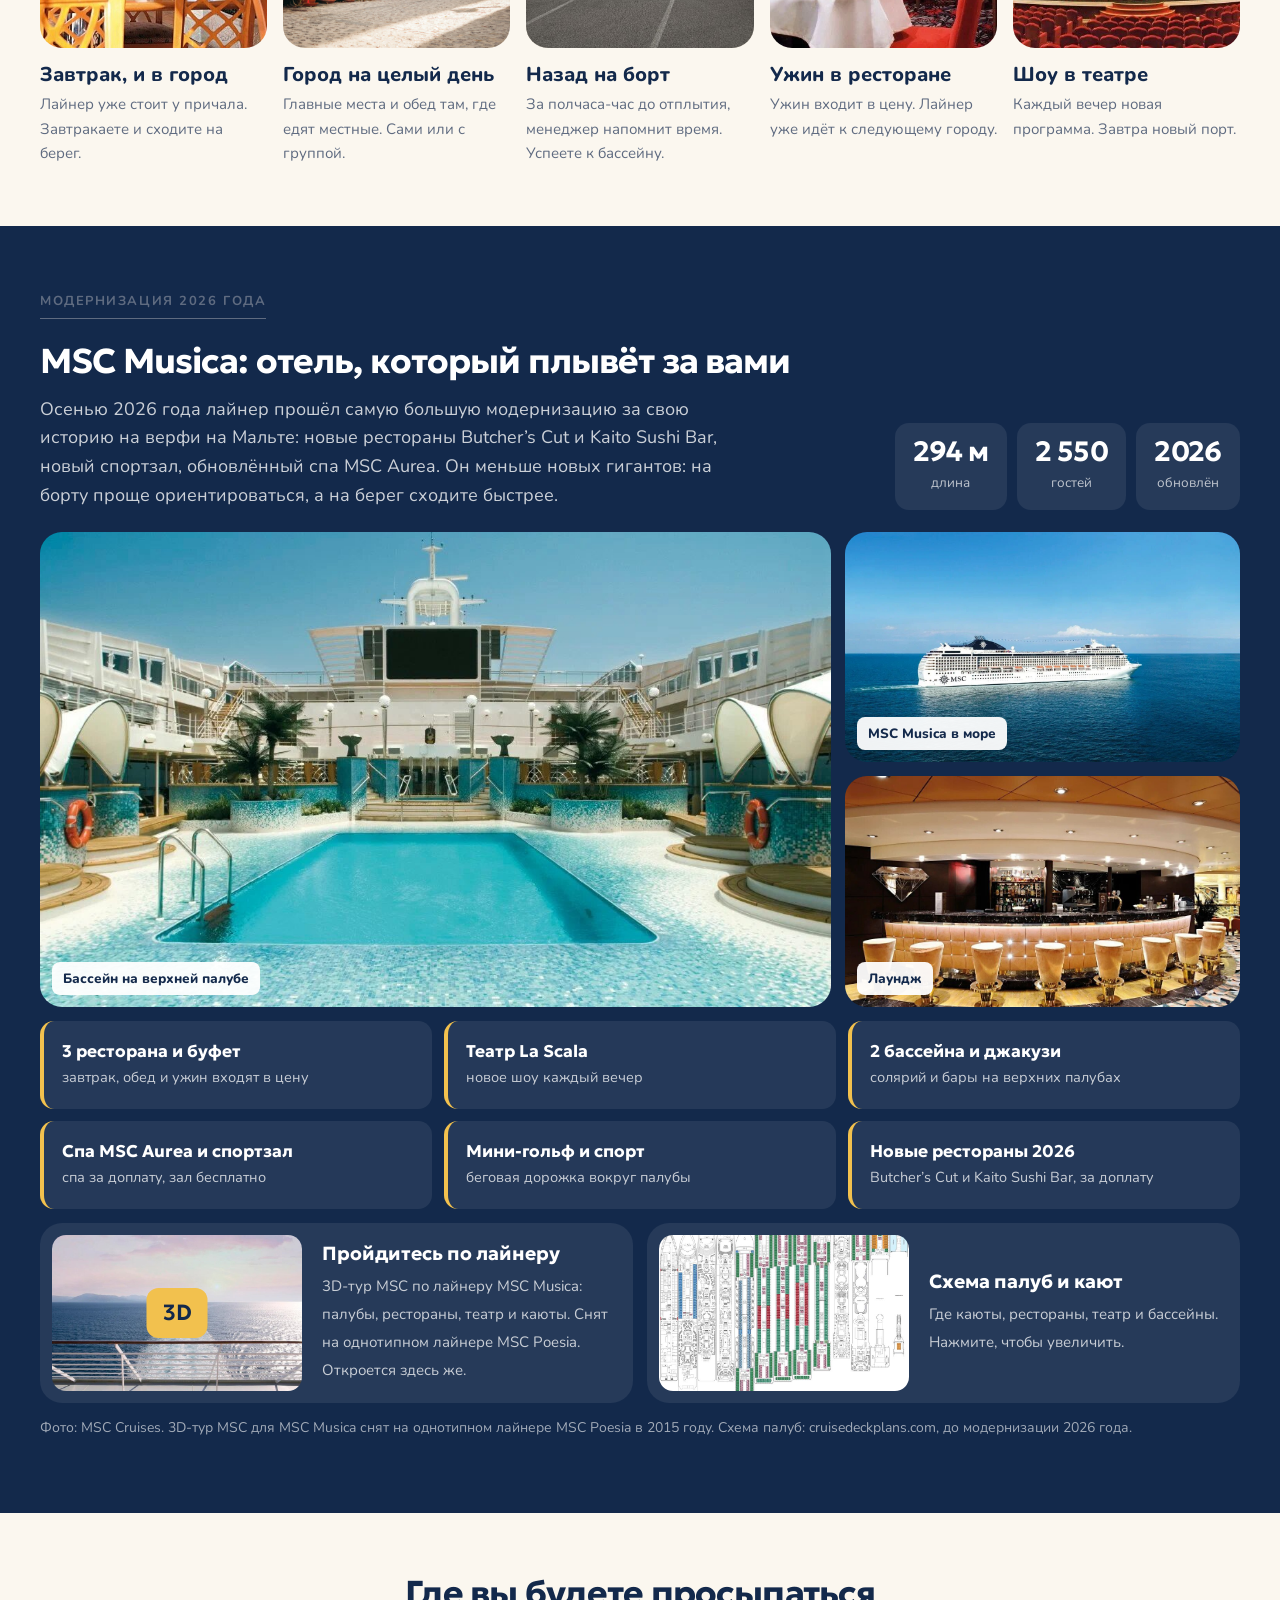
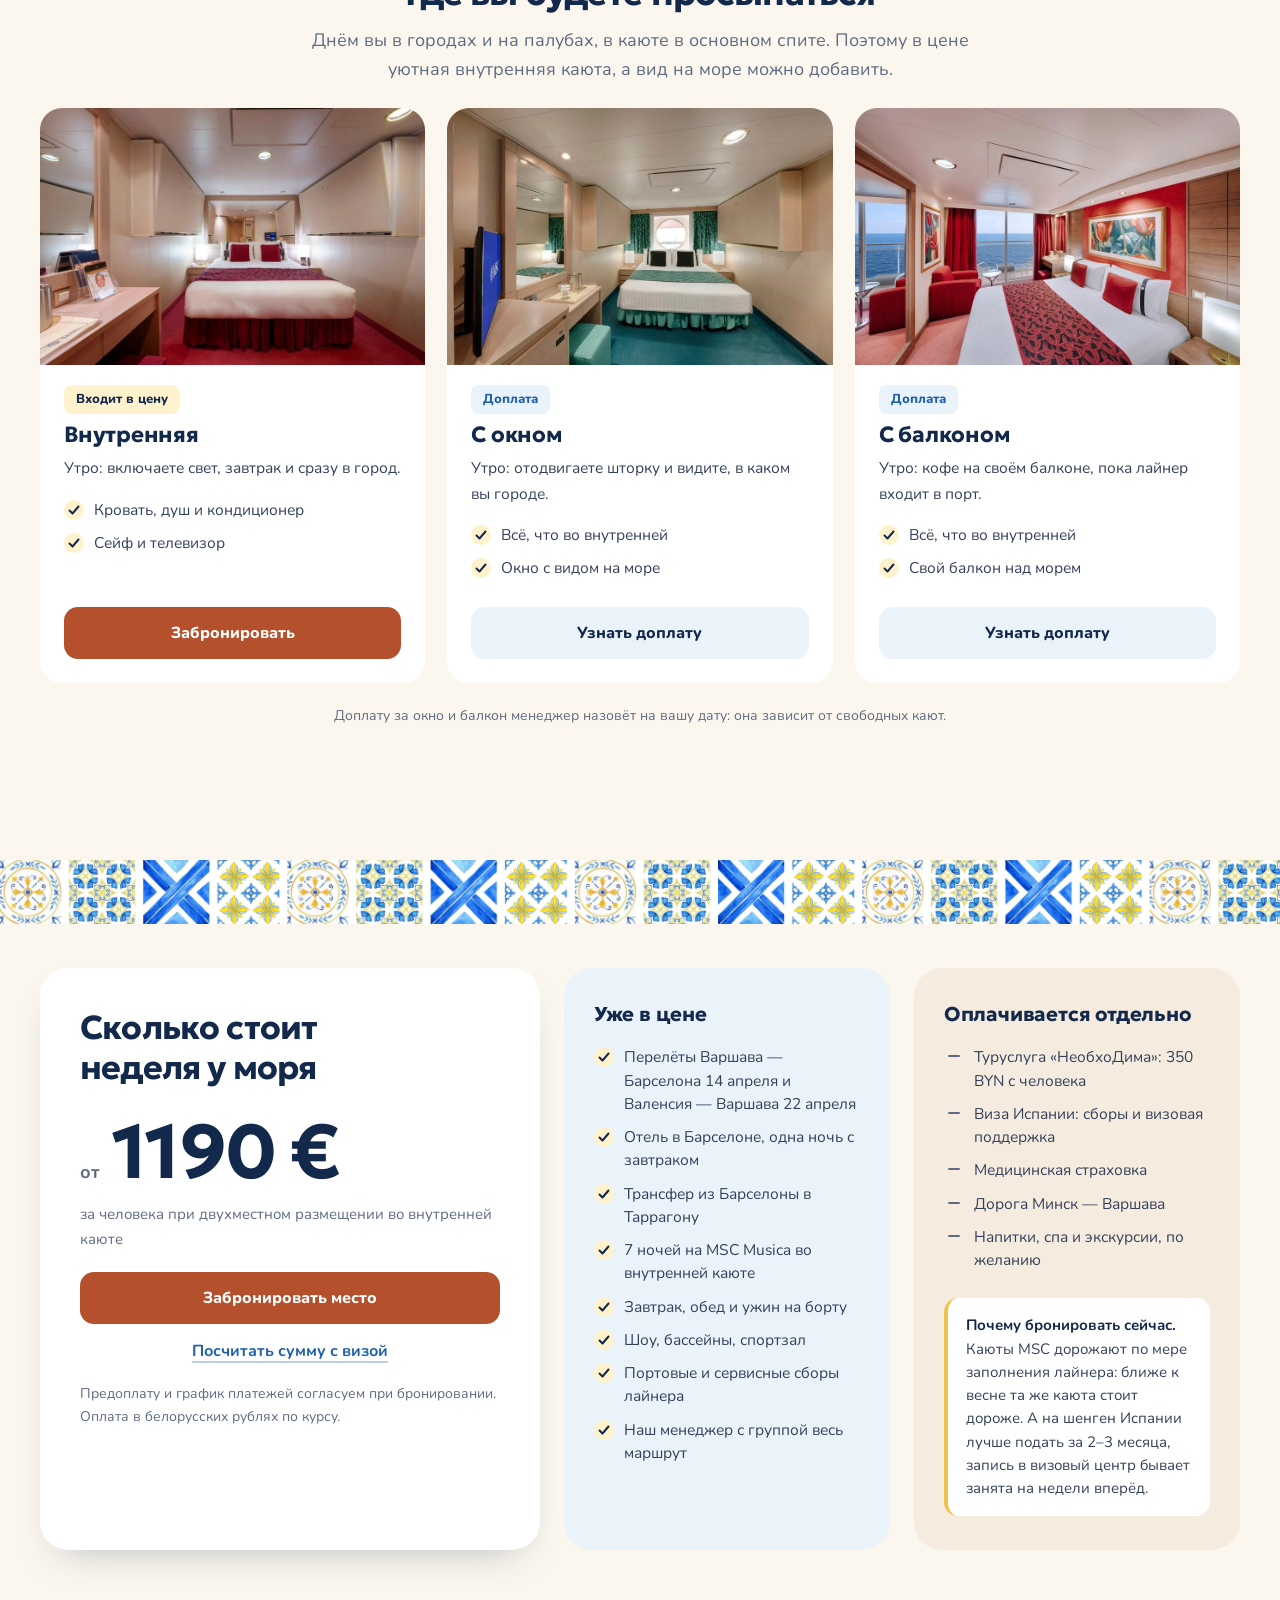
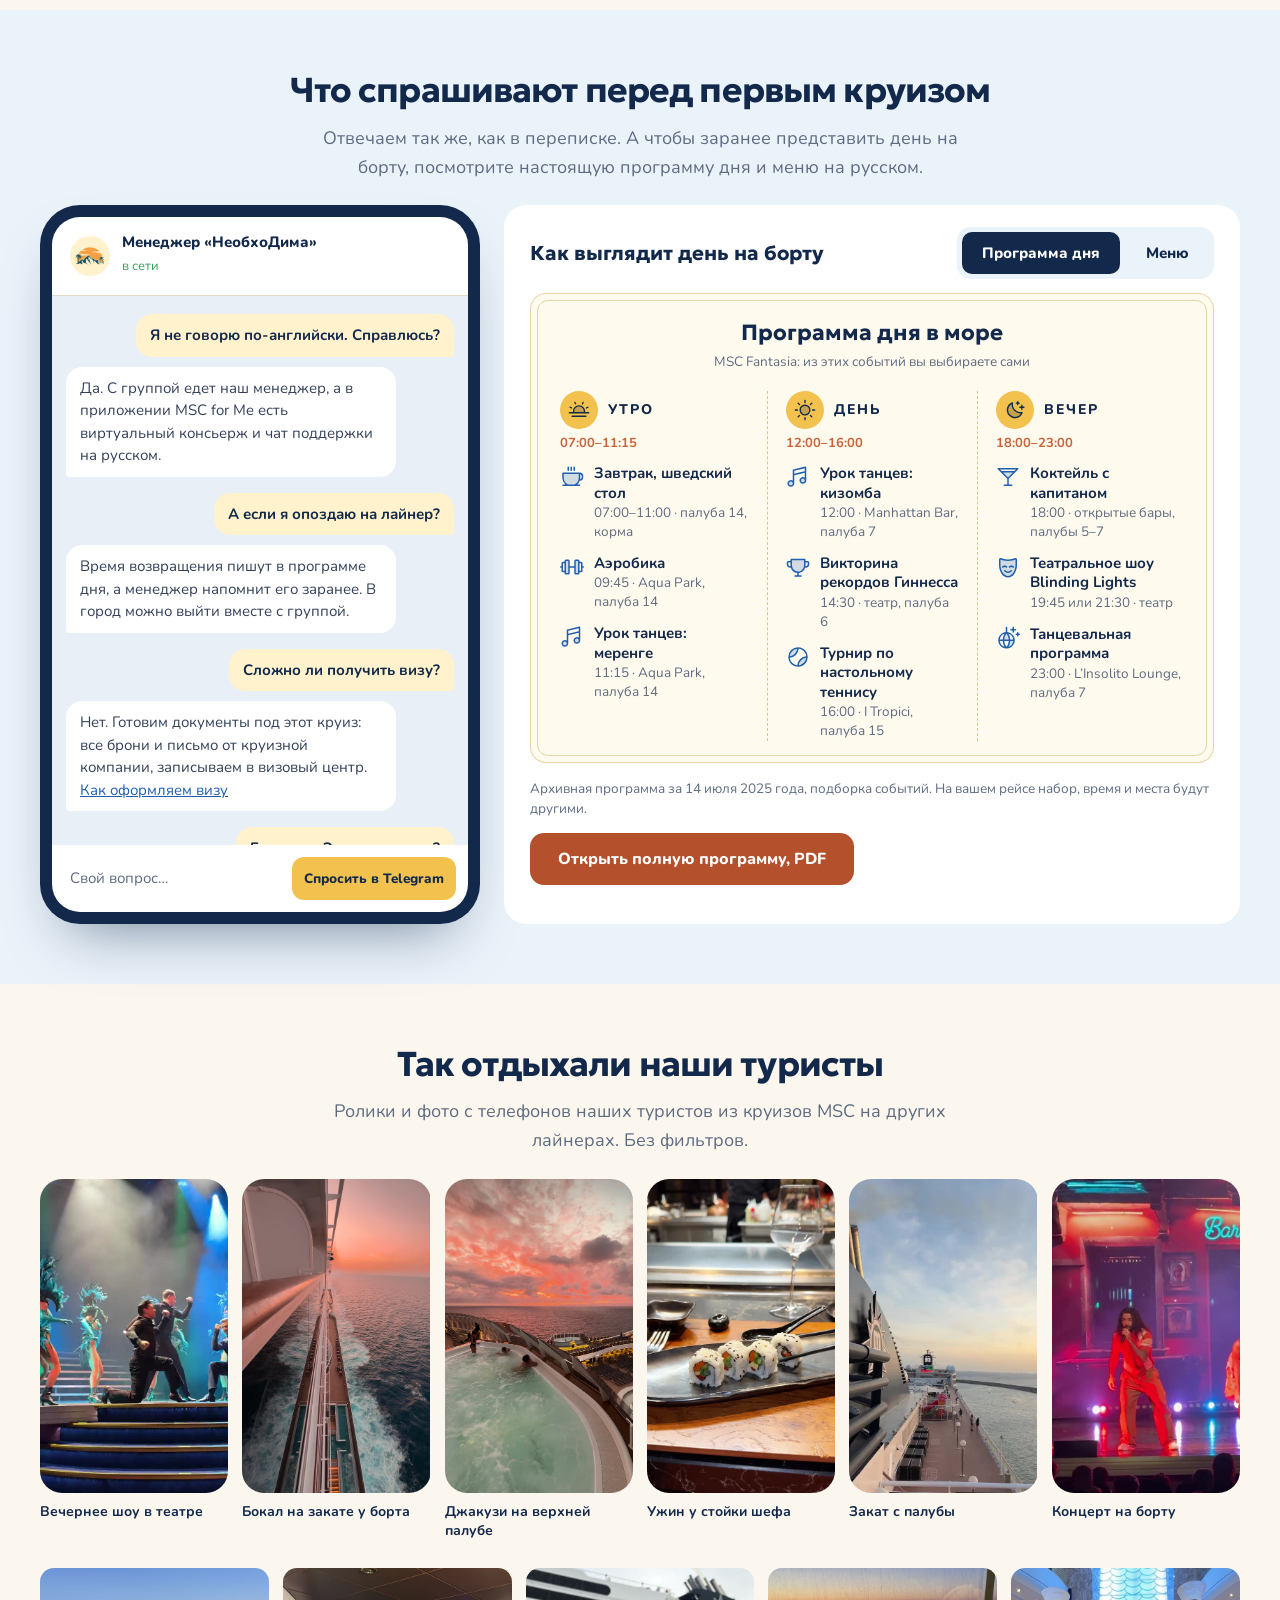
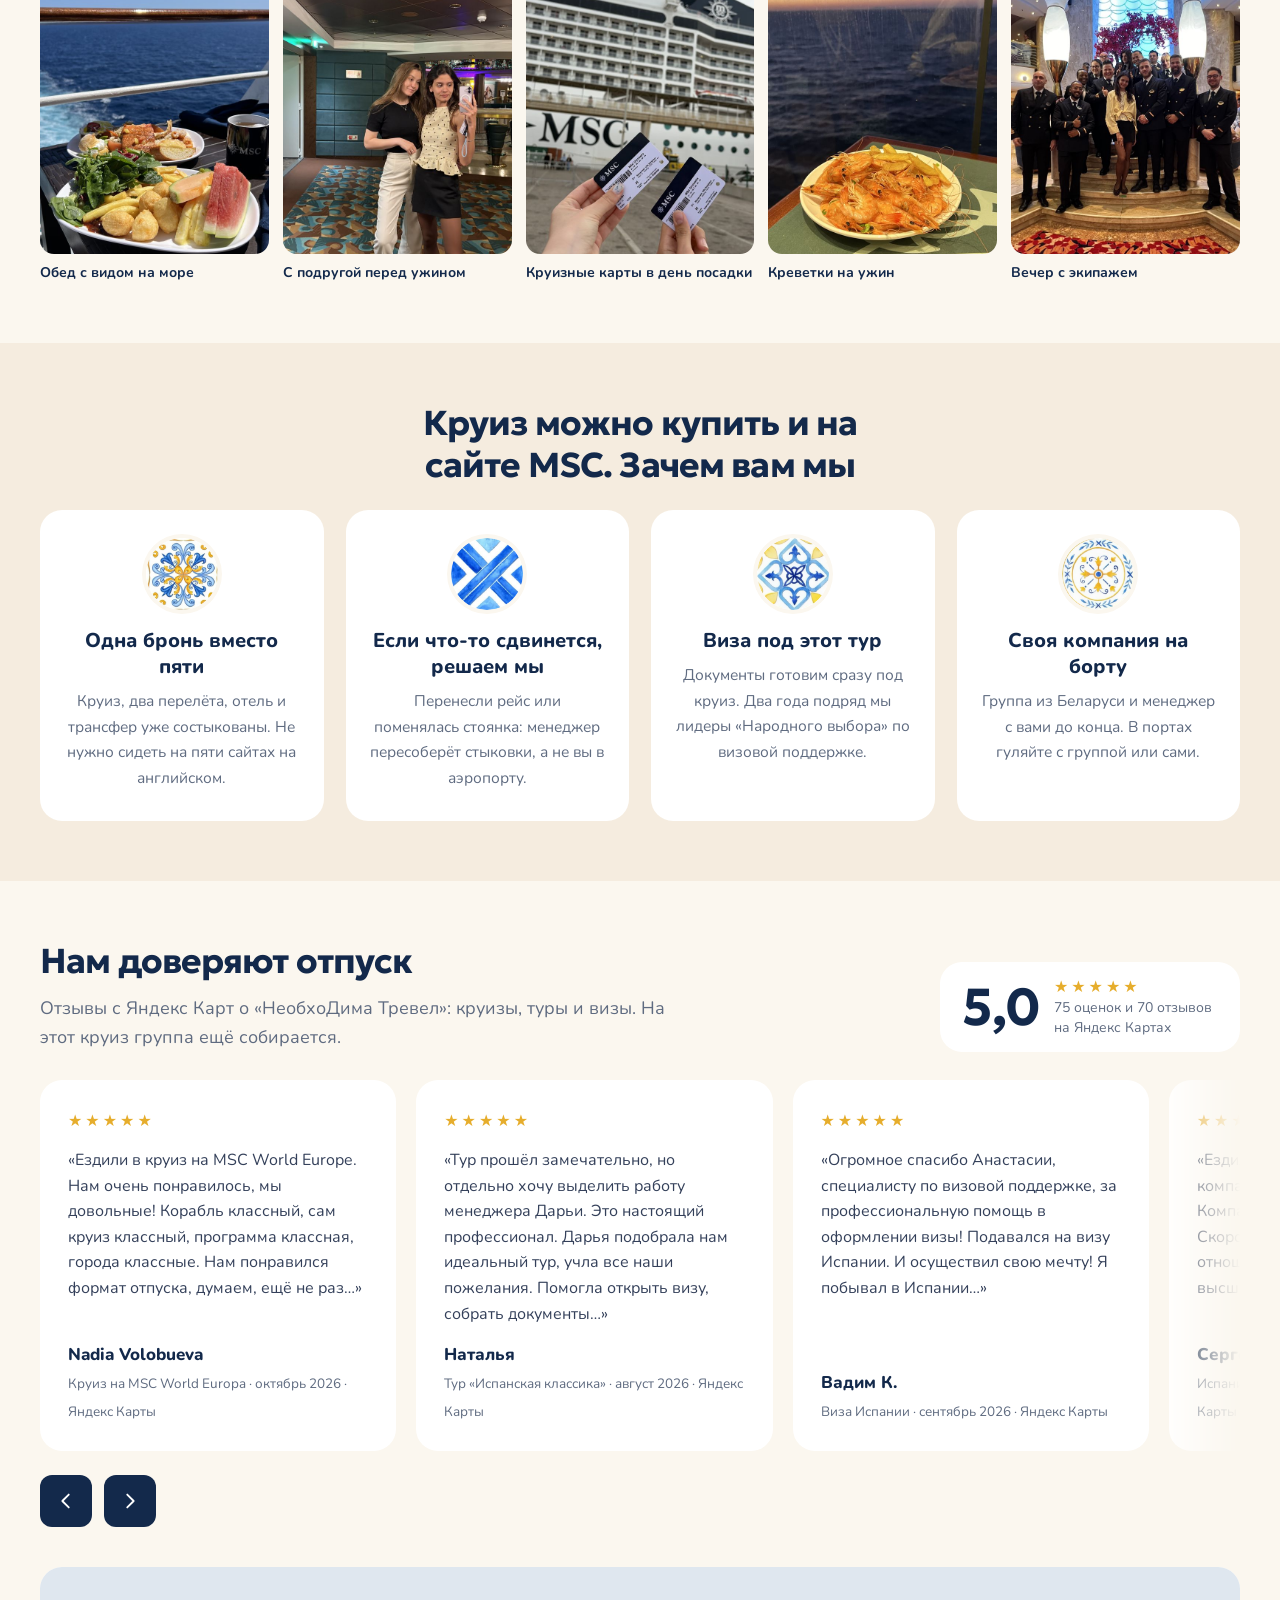
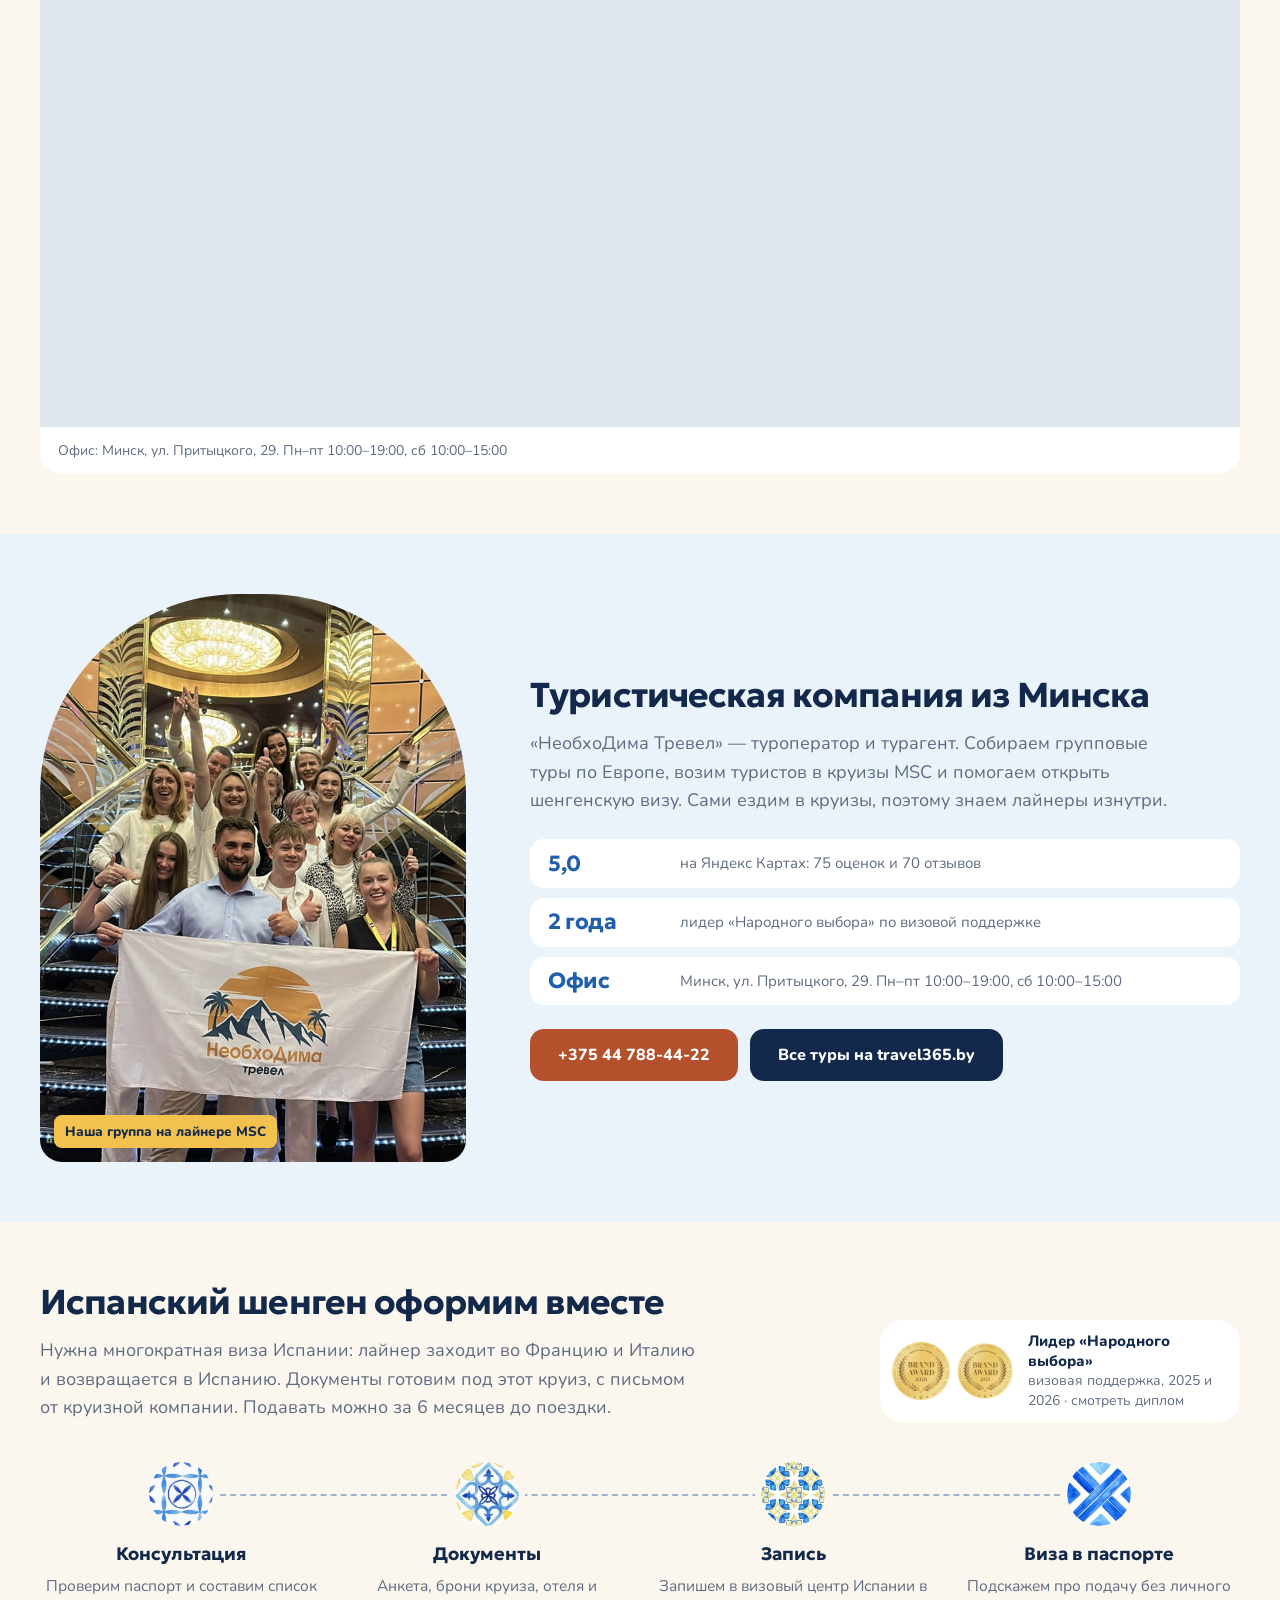
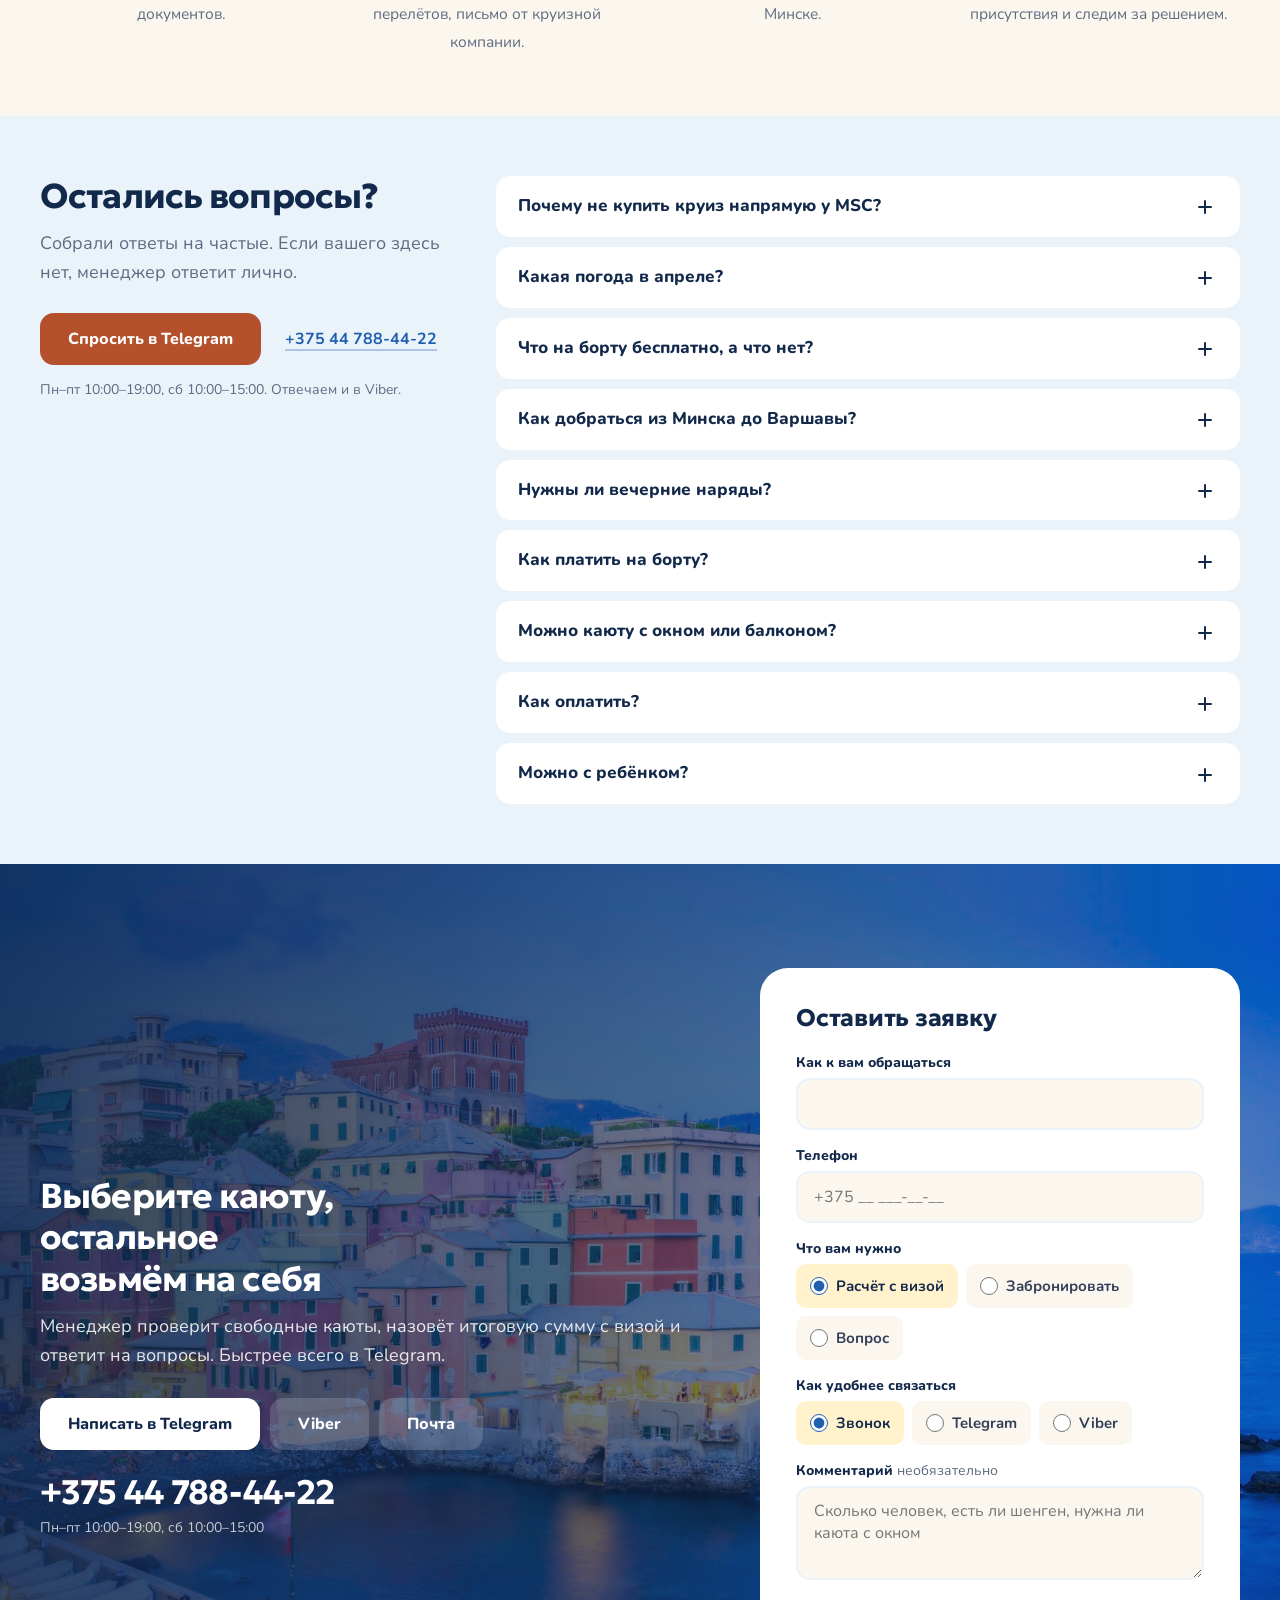
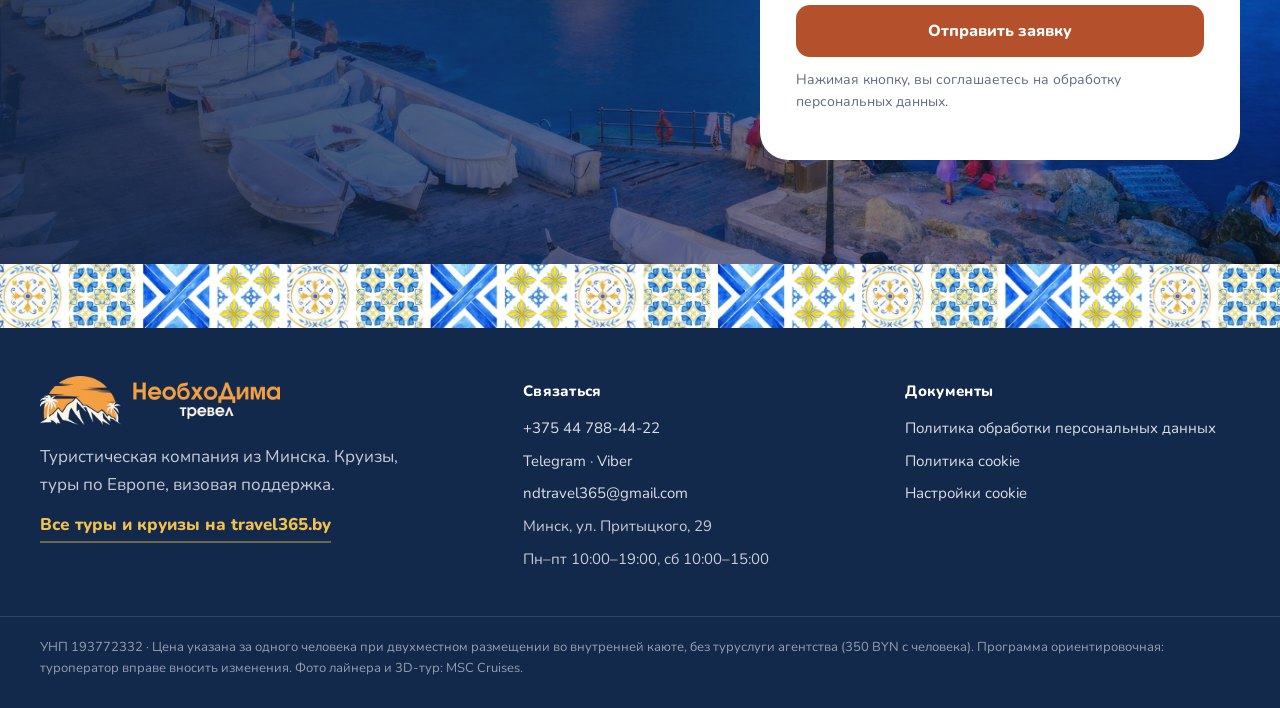
==== commit bf9c737e: "3D-тур: подпись про MSC Musica и однотипный Poesia" ====
--- a/index.html
+++ b/index.html
@@ -174,14 +174,14 @@
     <div class="ship-tools">
       <button class="tool-card" type="button" id="tourOpen" data-tour="https://virtual-tours.msccruises.com/MSC-Musica/en-gl/index.html">
         <span class="tc-ph"><img src="img/ship-stern.jpg" alt="" width="800" height="480" loading="lazy"><i>3D</i></span>
-        <span class="tc-tx"><b>Пройдитесь по лайнеру</b><span>3D-тур MSC по однотипному лайнеру MSC Poesia: палубы, рестораны, театр и каюты. Откроется здесь же.</span></span>
+        <span class="tc-tx"><b>Пройдитесь по лайнеру</b><span>3D-тур MSC по лайнеру MSC Musica: палубы, рестораны, театр и каюты. Снят на однотипном лайнере MSC Poesia. Откроется здесь же.</span></span>
       </button>
       <button class="tool-card" type="button" data-full="img/deck-plan-musica.jpg" data-alt="Схема палуб MSC Musica">
         <span class="tc-ph"><img src="img/deck-plan-musica-thumb.jpg" alt="" width="900" height="633" loading="lazy"></span>
         <span class="tc-tx"><b>Схема палуб и кают</b><span>Где каюты, рестораны, театр и бассейны. Нажмите, чтобы увеличить.</span></span>
       </button>
     </div>
-    <p class="small credit">Фото: MSC Cruises. 3D-тур снят MSC на однотипном лайнере MSC Poesia. Схема палуб: cruisedeckplans.com, до модернизации 2026 года.</p>
+    <p class="small credit">Фото: MSC Cruises. 3D-тур MSC для MSC Musica снят на однотипном лайнере MSC Poesia в 2015 году. Схема палуб: cruisedeckplans.com, до модернизации 2026 года.</p>
   </div>
 </section>
 
